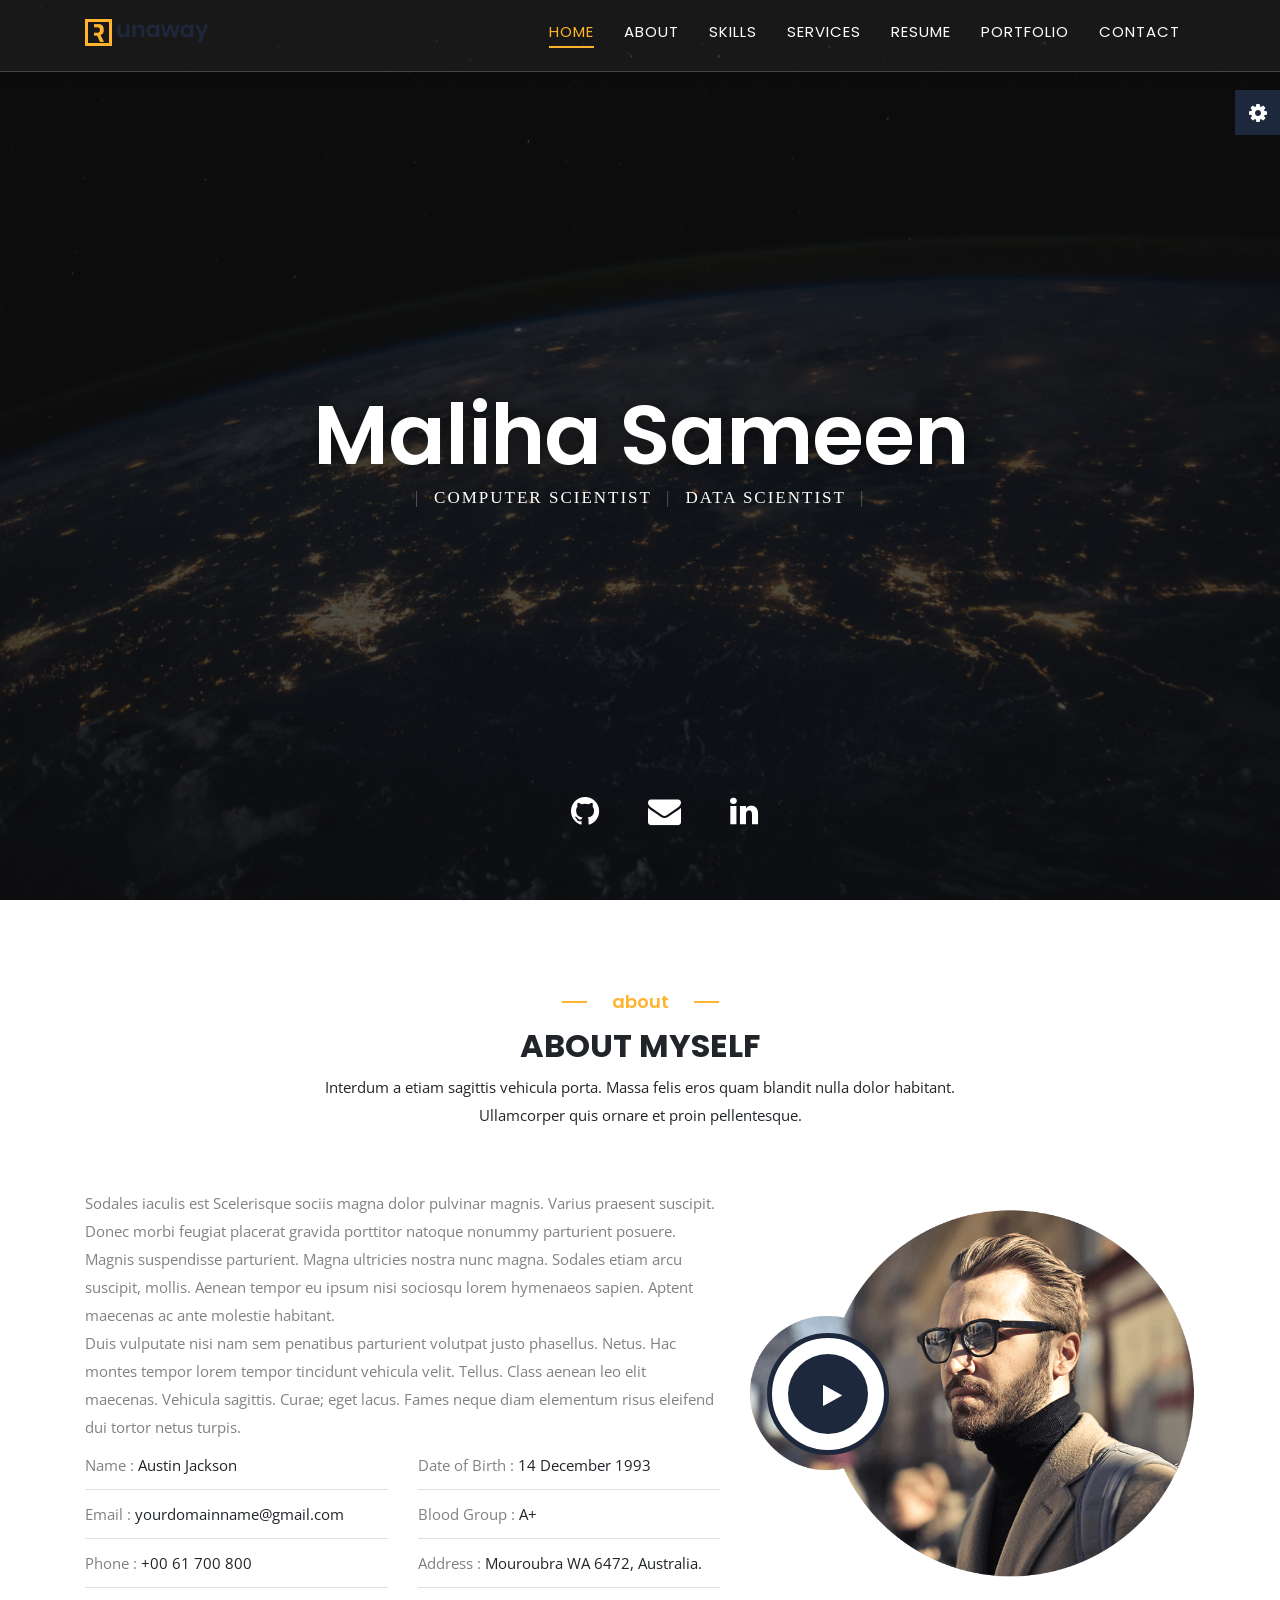
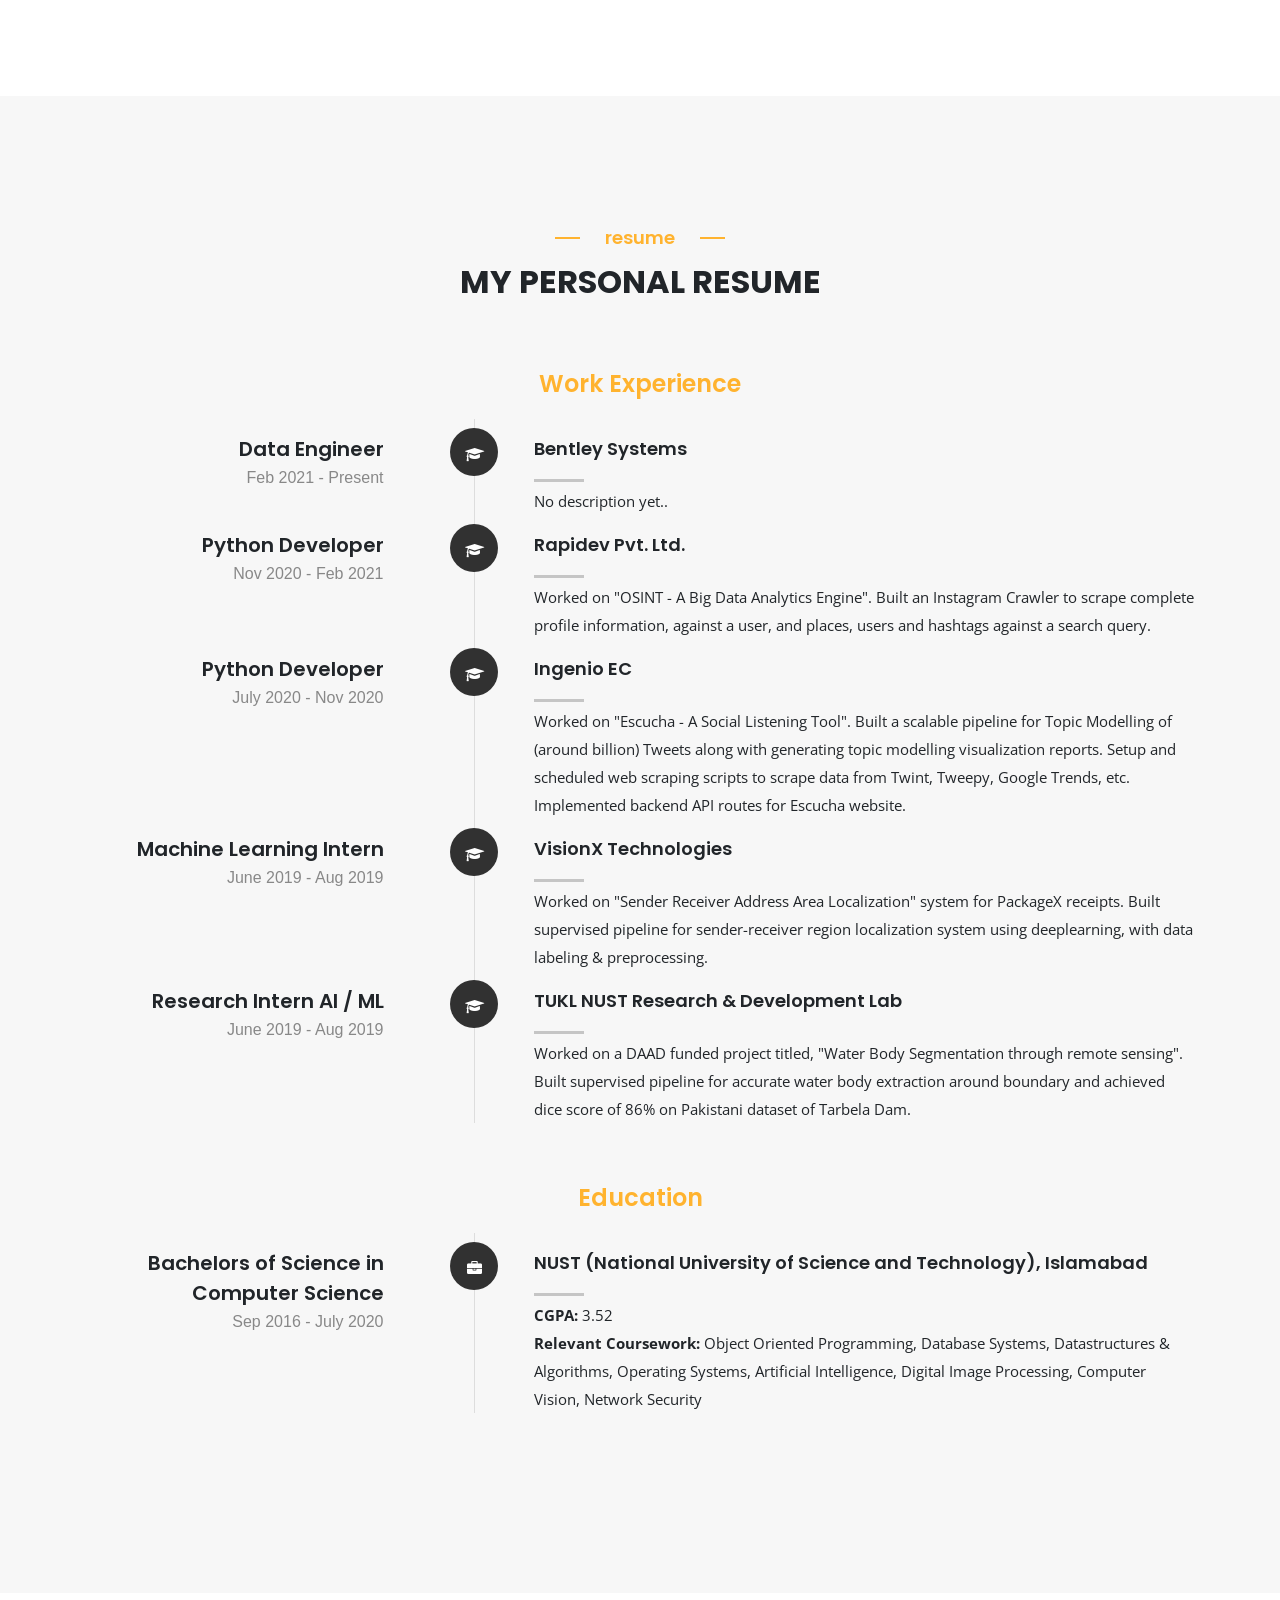
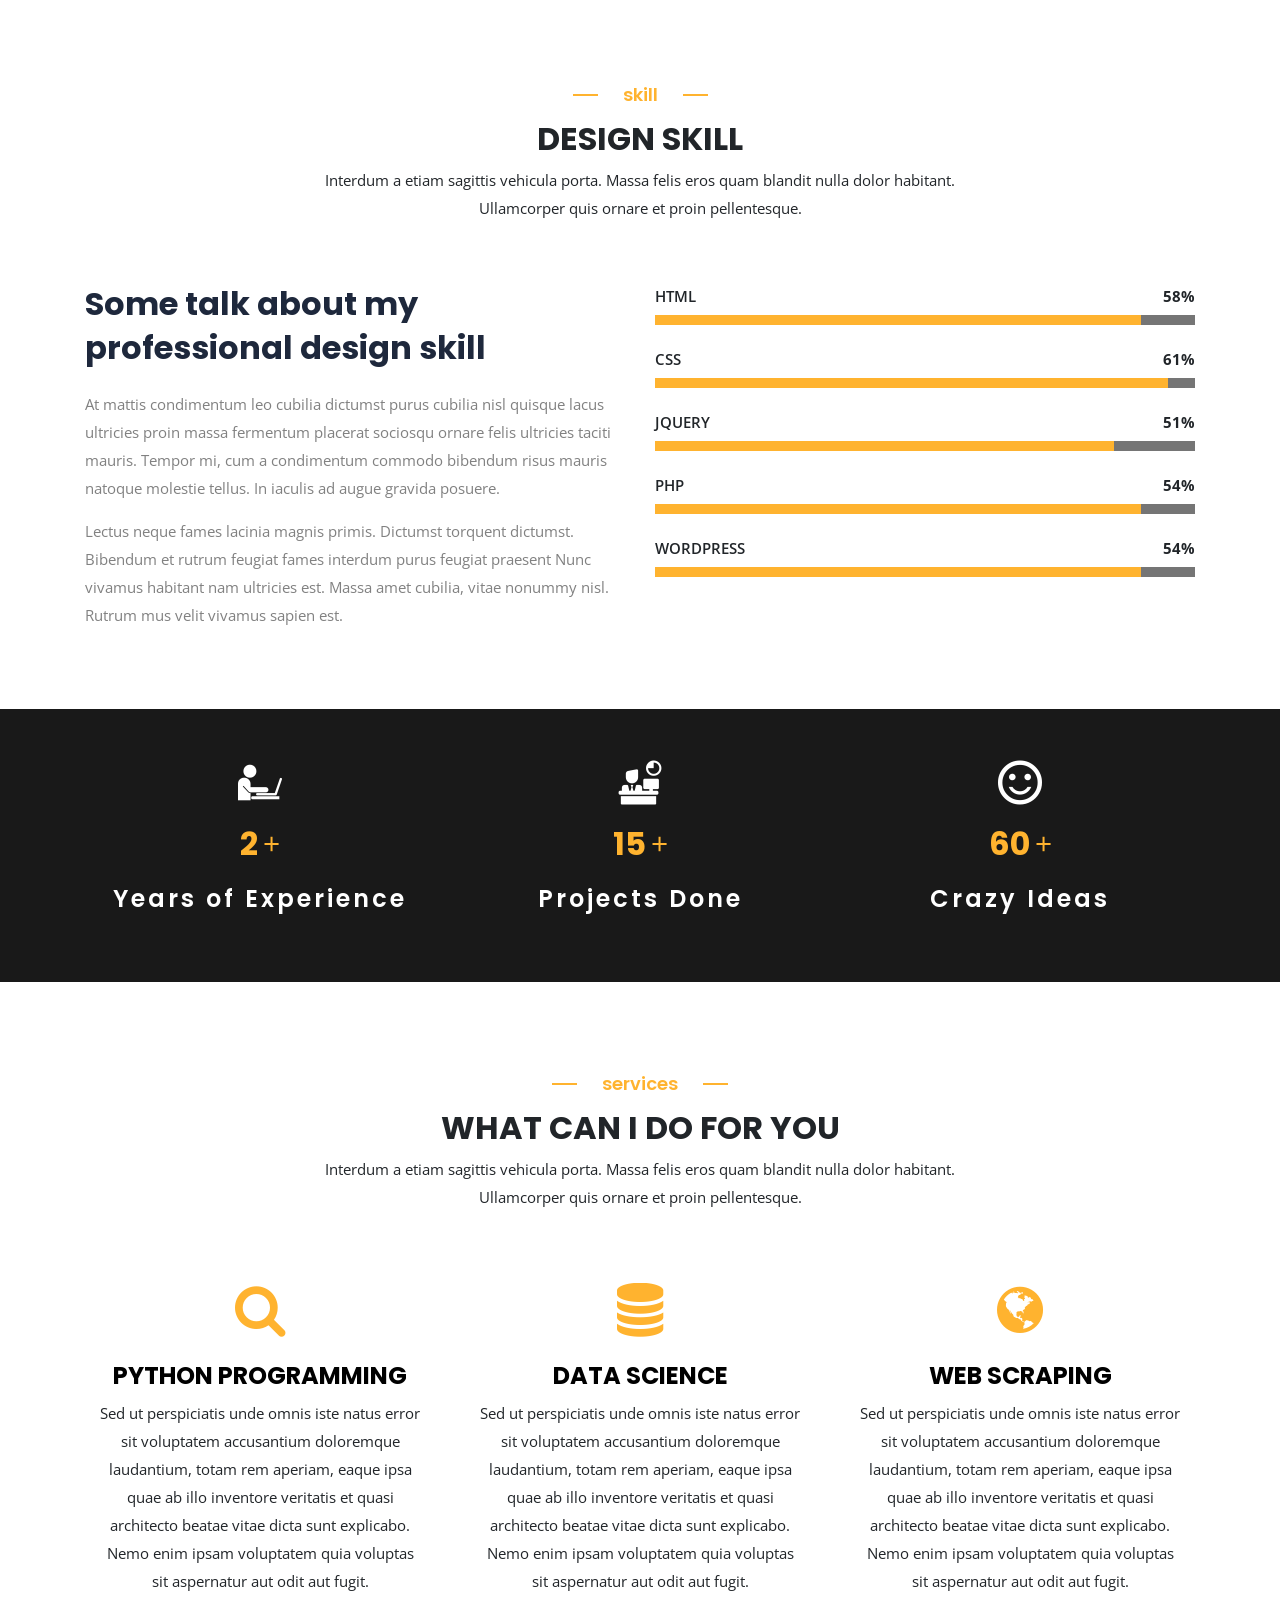
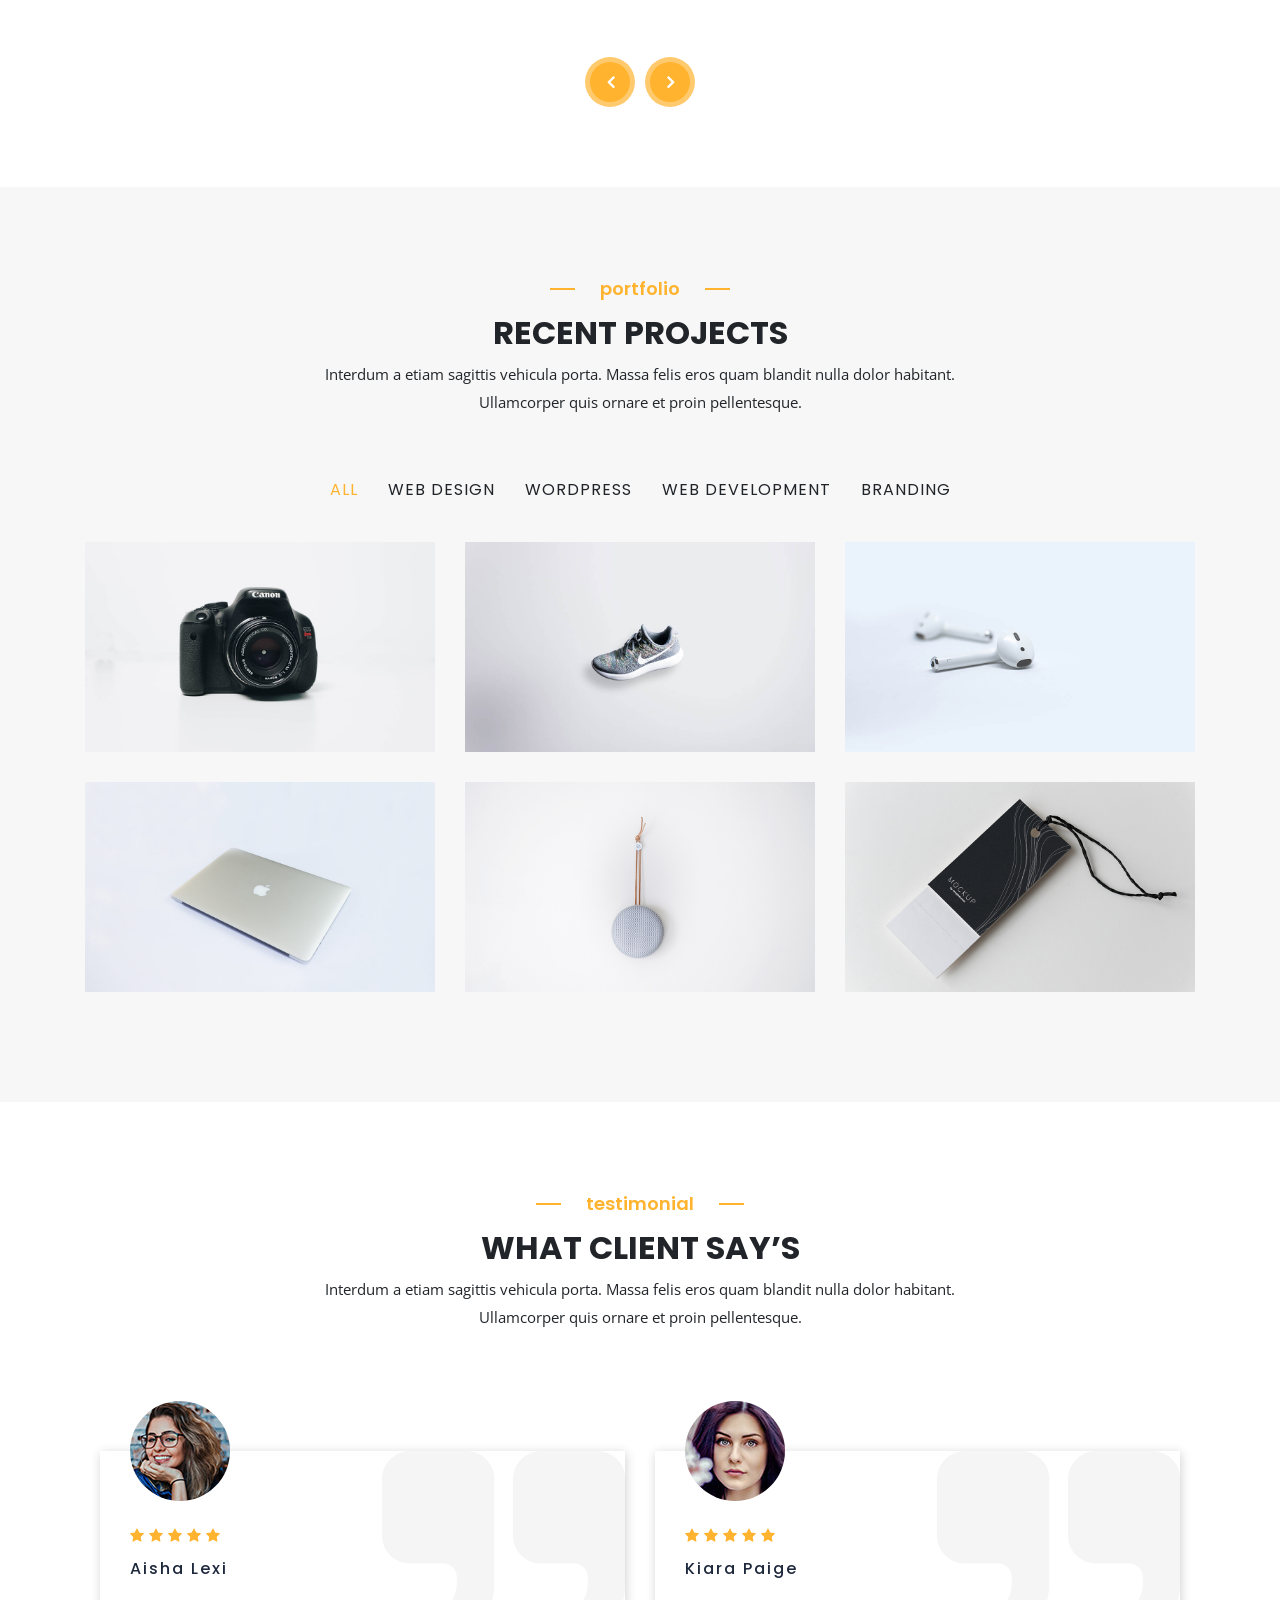
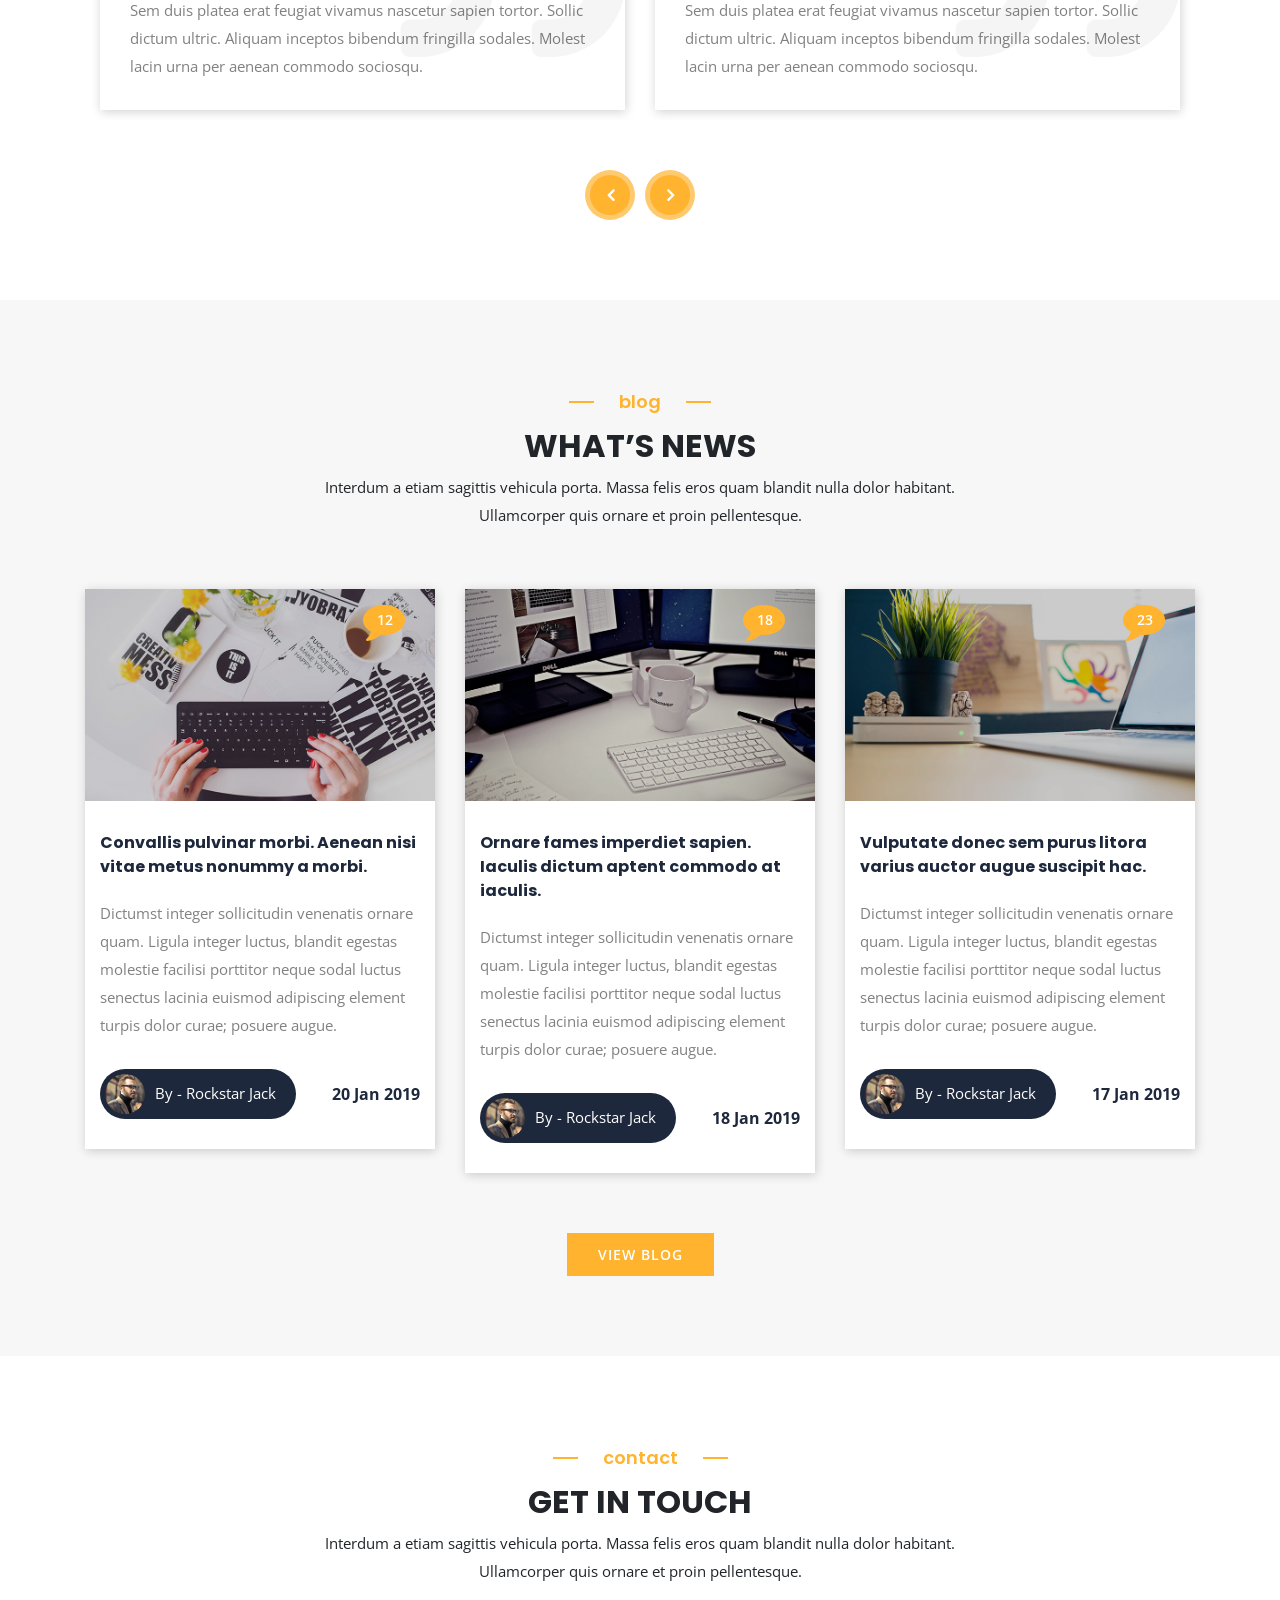
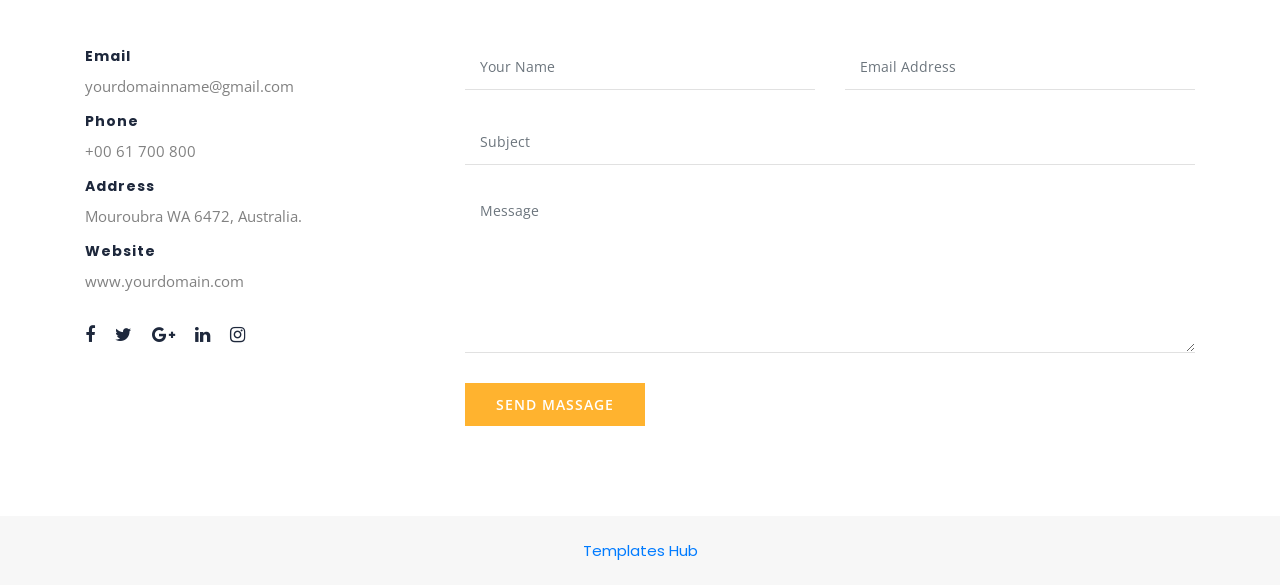
==== runaway-theme-personal-portfolio/index-5.html @ a951c27a "stable site" ====
<!DOCTYPE html>
<html lang="en">

<!-- index-554:30-->
<head>
	<!--===== Meta Tag =====-->
	<meta charset="utf-8">
	<meta http-equiv="x-ua-compatible" content="ie=edge">
	<meta name="description" content="Runaway - Personal Portfolio HTML Template">
	<meta name="viewport" content="width=device-width, initial-scale=1">
	<meta name="keywords" content="business, agency, blog, cv, creative, html, one page, personal, portfolio, resume, responsive, bootstrap, photography, designer, developer">
	<meta name="author" content="root">

	 <!--	Css Links
    ==================================================-->
     <link rel="stylesheet" href="css/bootstrap.min.css">
     <link rel="stylesheet" href="css/font-awesome.min.css">
     <link rel="stylesheet" href="fonts/flaticon.css">
     <link rel="stylesheet" href="css/plugins.css">
     <link rel="stylesheet" href="css/style.css">
     <link rel="stylesheet" href="css/color.css" id="color-change">

     <!-- Favicon 
    ==================================================-->
	<link rel="icon" type="image/png" sizes="32x32" href="images/favicon.ico">

      <!--	Title
    ==================================================-->
	<title>Maliha Sameen - Personal Portfolio</title>

</head>

<body id="top" class="page-load">
	<!--	Start Back to top
	=================================================-->
	<a href="#" id="scroll" style="display: none;"><span></span></a>
	<!--	End Back to top
	==================================================-->

	<!--	Preloader
	==================================================-->
	<div class="preloader">
		<div class="lds-css ng-scope">
			<div class="lds-spinner" style="width:100%;height:100%">
				<div></div>
				<div></div>
				<div></div>
				<div></div>
				<div></div>
				<div></div>
				<div></div>
				<div></div>
				<div></div>
				<div></div>
				<div></div>
				<div></div>
			</div>
		</div>
	</div>
	<!-- Color Settings Start
	==================================================-->
	<div class="color-panel">
		<div class="on-panel color_white bg_primary">
			<div class="text-center icon-spinner">
			  <i class="fa fa-cog fa-spin fa-3x fa-fw"></i>
			</div>
		</div>
		<div class="panel-box">
			<span class="panel-title">Theme Colors</span>
			<ul class="color-box">
				<li class="default" data-name="default" data-path="css/color.css" data-image="images/logo/1.png" data-target="images/logo/1.png"></li>
				<li class="color_2" data-name="color_2" data-path="css/color/color-1.css" data-image="images/logo/2.png" data-target="images/logo/2.png"></li>
				<li class="color_3" data-name="color_3" data-path="css/color/color-2.css" data-image="images/logo/3.png" data-target="images/logo/3.png"></li>
				<li class="color_4" data-name="color_4" data-path="css/color/color-3.css" data-image="images/logo/4.png" data-target="images/logo/4.png"></li>
				<li class="color_5" data-name="color_5" data-path="css/color/color-4.css" data-image="images/logo/5.png" data-target="images/logo/5.png"></li>
				<li class="color_6" data-name="color_6" data-path="css/color/color-5.css" data-image="images/logo/6.png" data-target="images/logo/6.png"></li>
				<li class="color_7" data-name="color_7" data-path="css/color/color-6.css" data-image="images/logo/7.png" data-target="images/logo/7.png"></li>
				<li class="color_8" data-name="color_8" data-path="css/color/color-7.css" data-image="images/logo/8.png" data-target="images/logo/8.png"></li>
				<li class="color_9" data-name="color_9" data-path="css/color/color-8.css" data-image="images/logo/9.png" data-target="images/logo/9.png"></li>
				<li class="color_10" data-name="color_10" data-path="css/color/color-9.css" data-image="images/logo/10.png" data-target="images/logo/10.png"></li>
				<li class="color_11" data-name="color_11" data-path="css/color/color-10.css" data-image="images/logo/11.png" data-target="images/logo/11.png"></li>
				<li class="color_12" data-name="color_12" data-path="css/color/color-11.css" data-image="images/logo/12.png" data-target="images/logo/12.png"></li>
				<li class="color_13" data-name="color_13" data-path="css/color/color-12.css" data-image="images/logo/13.png" data-target="images/logo/13.png"></li>
				<li class="color_14" data-name="color_14" data-path="css/color/color-13.css" data-image="images/logo/14.png" data-target="images/logo/14.png"></li>
			</ul>
		</div>
		<div class="switcher_layout">
			<span class="layout_title">Layout Style</span>
			<div class="radio_check">
				<input type="checkbox" id="layout_type" name="layout" value="Yes">
				<label class="bg_default text-left" for="layout_type"><span class="white_color">Full</span><span class="secondary_color">Box</span></label>
			</div>
		</div>
		<div class="template_style">
			<span class="layout_title">Template Style</span>
			<ul>
				<li><a class="btn_link" href="index-5.html" target="blank">White Version</a></li>
				<li><a class="btn_link" href="index-6.html" target="blank">Black Version</a></li>
			</ul>
		</div>
		<div class="box_bg_style">
			<span class="layout_title">Background pattern</span>
			<div class="select_bg">
				<ul>
					<li><input type="radio" name="radio" id="patrn1" value="pattern_1" /><label for="patrn1" class="radios pattern1"></label></li>
					<li><input type="radio" name="radio" id="patrn2" value="pattern_2" /><label for="patrn2" class="radios pattern2"></label></li>
					<li><input type="radio" name="radio" id="patrn3" value="pattern_3" /><label for="patrn3" class="radios pattern3"></label></li>
					<li><input type="radio" name="radio" id="patrn4" value="pattern_4" /><label for="patrn4" class="radios pattern4"></label></li>
					<li><input type="radio" name="radio" id="patrn5" value="pattern_5" /><label for="patrn5" class="radios pattern5"></label></li>
				</ul>
			</div>
			<span class="layout_title">Background pattern</span>
			<div class="select_bg">
				<ul>
					<li><input type="radio" name="radio" id="bg_img1" value="body_bg_1" /><label for="bg_img1" class="radios body_image1"></label></li>
					<li><input type="radio" name="radio" id="bg_img2" value="body_bg_2" /><label for="bg_img2" class="radios body_image2"></label></li>
					<li><input type="radio" name="radio" id="bg_img3" value="body_bg_3" /><label for="bg_img3" class="radios body_image3"></label></li>
					<li><input type="radio" name="radio" id="bg_img4" value="body_bg_4" /><label for="bg_img4" class="radios body_image4"></label></li>
					<li><input type="radio" name="radio" id="bg_img5" value="body_bg_5" /><label for="bg_img5" class="radios body_image5"></label></li>
					<li><input type="radio" name="radio" id="bg_img6" value="body_bg_6" /><label for="bg_img6" class="radios body_image6"></label></li>
					<li><input type="radio" name="radio" id="bg_img7" value="body_bg_7" /><label for="bg_img7" class="radios body_image7"></label></li>
					<li><input type="radio" name="radio" id="bg_img8" value="body_bg_8" /><label for="bg_img8" class="radios body_image8"></label></li>
					<li><input type="radio" name="radio" id="bg_img9" value="body_bg_9" /><label for="bg_img9" class="radios body_image9"></label></li>
					<li><input type="radio" name="radio" id="bg_img10" value="body_bg_10" /><label for="bg_img10" class="radios body_image10"></label></li>
				</ul>
			</div>
			<div class="select_bg">
				<ul>
					<li><input type="checkbox" name="runaway" id="bg_over" value="" /> Overlay</li>
				</ul>
			</div>
		</div>
	</div>
	<!--  Color Settings End
	==============================================-->

<!-- Wrapper Start 
==================================================-->
<div id="page_wrapper">
	<div class="row">
	<!-- Start Nav Menu 
	==============================================-->
	<header class="main_nav">
		<div class="container">
			<nav class="navbar navbar-expand-lg navbar-light w-100"> 
				<a class="navbar-brand p_0" href="#top"><img class="nav-logo" src="images/logo/1.png" alt="logo"></a>
				<button class="navbar-toggler" type="button" data-toggle="collapse" data-target="#navbarSupportedContent" aria-controls="navbarSupportedContent" aria-expanded="false" aria-label="Toggle navigation"> <span class="navbar-toggler-icon"></span> </button>
				<div class="collapse navbar-collapse" id="navbarSupportedContent">
					<ul class="navbar-nav ml-auto">
					  <li class="nav-item"><a class="nav-link active" href="#top">Home<span class="sr-only">(current)</span></a></li>
					  <li class="nav-item"><a class="nav-link" href="#about">About</a></li>
					  <li class="nav-item"><a class="nav-link" href="#skill">Skills</a></li>
					  <li class="nav-item"><a class="nav-link" href="#services">Services</a></li>
					  <li class="nav-item"><a class="nav-link" href="#resume">Resume</a></li>
					  <li class="nav-item"><a class="nav-link" href="#portfolio">Portfolio</a></li>	
					  <!-- <li class="nav-item"><a class="nav-link" href="#testimonial">Testimonial</a></li>	 -->
					  <!-- <li class="nav-item"><a class="nav-link" href="#blog">Blog</a></li>	 -->
					  <li class="nav-item"><a class="nav-link" href="#contact">Contact</a></li>	
					</ul>
				</div>		
			</nav>
		</div>	
	</header>
	
	<!-- End Nav Menu
	==================================================-->
	
	<!--	Start Main Banner 
	==================================================-->
	<section id="main_banner" class="banner_image background1"> 
		<div class="intro-overlay"></div> 	
		<div class="container h-100">
			<div class="row h-100 align-items-center">
				<div class="col-md-12 col-lg-12 text-center">
					<h1>Maliha Sameen</h1>
					<p class="intro-position">
						<span>Computer Scientist</span>
						<span>Data Scientist</span> 
					</p>
					<!-- <a class="button stroke smoothscroll" href="#about" title="">More About Me</a> -->
				</div>  
			</div>   		 		
		</div> <!-- /intro-content --> 
 
		<ul class="intro-social">        
		  <li><a href="#"><i class="fa fa-medium-m"></i></a></li>
		  <li><a href="https://www.github.com/malihasameen"><i class="fa fa-github"></i></a></li>
		  <li><a href="mailto:malihasameen58@gmail.com"><i class="fa fa-envelope"></i></a></li>
		  <li><a href="https://www.linkedin.com/maliha-sameen"><i class="fa fa-linkedin"></i></a></li>
	   </ul> <!-- /intro-social --> 

	</section> <!-- /intro -->
	<!--	End Main Banner 
	==================================================-->
	<!--	Start About
	===================================================-->
	<section id="about" class="py_80 full_row bg_white">
		<div class="container">
			<div class="row">
				<div class="col-md-12 col-lg-12">
					<div class="section_title_1 text-center mx-auto pb_60 wow animated slideInUp">
	                    <h2 class="title text-uppercase"><span class="line_double mx-auto color_default">about</span>about myself</h2>
	                    <span class="sub_title">Interdum a etiam sagittis vehicula porta. Massa felis eros quam blandit nulla dolor habitant. Ullamcorper quis ornare et proin pellentesque.</span>
	                </div>
				</div>
			</div>
			<div class="about_one">
				<div class="row">
					<div class="col-md-7 col-lg-7">
						<div class="myself color_secondery wow animated fadeInLeft">
							<p>Sodales iaculis est Scelerisque sociis magna dolor pulvinar magnis. Varius praesent suscipit. Donec morbi feugiat placerat gravida porttitor natoque nonummy parturient posuere. Magnis suspendisse parturient. Magna ultricies nostra nunc magna. Sodales etiam arcu suscipit, mollis. Aenean tempor eu ipsum nisi sociosqu lorem hymenaeos sapien. Aptent maecenas ac ante molestie habitant.</p>
							
							<p>Duis vulputate nisi nam sem penatibus parturient volutpat justo phasellus. Netus. Hac montes tempor lorem tempor tincidunt vehicula velit. Tellus. Class aenean leo elit maecenas. Vehicula sagittis. Curae; eget lacus. Fames neque diam elementum risus eleifend dui tortor netus turpis.</p>
						</div>
						<div class="personal_info">
							<div class="row">
								<div class="col-md-12 col-lg-6">
									<ul>
										<li><span class="color_secondery">Name :</span> Austin Jackson</li>
										<li><span class="color_secondery">Email :</span> yourdomainname@gmail.com</li>
										<li><span class="color_secondery">Phone :</span> +00 61 700 800</li>	
									</ul>
								</div>
								<div class="col-md-12 col-lg-6">
									<ul>
										<li><span class="color_secondery">Date of Birth :</span> 14 December 1993</li>
										<li><span class="color_secondery">Blood Group :</span> A+</li>
										<li><span class="color_secondery">Address :</span> Mouroubra WA 6472, Australia.</li>
									</ul>
								</div>
							</div>
						</div>
					</div>
					<div class="col-md-5 col-lg-5">
						<div class="profile_img personal_video wow animated fadeInRight">
							<img src="images/about/03.png" alt="image">
							<div class="iconround"><a class="video-popup" href="https://vimeo.com/134660574" title="video popup">
							<i class="fa fa-play" aria-hidden="true"></i></a></div>
							<div class="loader">
								<div class="loader-inner ball-scale-multiple">
									<div></div>
									<div></div>
									<div></div>
								</div>
							</div>
						</div>
					</div>
				</div>
			</div>
		</div>
	</section>
	<!--	End About
	===================================================-->
	<!--	Start Resume
	===================================================-->
	<section id="resume" class="py_80 full_row bg_secondery">
		<div class="container">
			<div class="row">
				<div class="col-md-12 col-lg-12">
					<div class="section_title_1 text-center mx-auto pb_60 wow animated slideInUp">
	                    <h2 class="title text-uppercase"><span class="line_double mx-auto color_default">resume</span>My Personal Resume</h2>
	                </div>
				</div>
			</div>

			<div class="row resume-timeline">

				<div class="col-md-12 col-lg-12 resume-header">
	
					<h2>Work Experience</h2>
	
				</div> <!-- /resume-header -->
	
				<div class="col-md-12 col-lg-12">
	
					<div class="timeline-wrap">
	
						<div class="timeline-block">
	
							<div class="timeline-ico">
								<i class="fa fa-graduation-cap"></i>
							</div>
	
							<div class="timeline-header">
								<h3>Data Engineer</h3>
								<p>Feb 2021 - Present</p>
							</div>
	
							<div class="timeline-content">
								<h4>Bentley Systems</h4>
								<p>No description yet..</p>
							</div>
	
						</div> <!-- /timeline-block -->
	
						<div class="timeline-block">
	
							<div class="timeline-ico">
								<i class="fa fa-graduation-cap"></i>
							</div>
	
							<div class="timeline-header">
								<h3>Python Developer</h3>
								<p>Nov 2020 - Feb 2021</p>
							</div>
	
							<div class="timeline-content">
								<h4>Rapidev Pvt. Ltd.</h4>
								<p>Worked on "OSINT - A Big Data Analytics Engine". 
								Built an Instagram Crawler to scrape complete profile information, against a user, and places, users
								and hashtags against a search query.</p>
							</div>
	
						</div> <!-- /timeline-block -->
	
						<div class="timeline-block">
	
							<div class="timeline-ico">
								<i class="fa fa-graduation-cap"></i>
							</div>
	
							<div class="timeline-header">
								<h3>Python Developer</h3>
								<p>July 2020 - Nov 2020</p>
							</div>
	
							<div class="timeline-content">
								<h4>Ingenio EC</h4>
								<p>Worked on "Escucha - A Social Listening Tool".
								Built a scalable pipeline for Topic Modelling of (around billion) Tweets 
								along with generating topic modelling visualization reports. 
								Setup and scheduled web scraping scripts to scrape data from Twint, Tweepy, Google Trends, etc. 
								Implemented backend API routes for Escucha website.
								</p>
							</div>
	
						</div> <!-- /timeline-block -->

						<div class="timeline-block">
	
							<div class="timeline-ico">
								<i class="fa fa-graduation-cap"></i>
							</div>
	
							<div class="timeline-header">
								<h3>Machine Learning Intern</h3>
								<p>June 2019 - Aug 2019</p>
							</div>
	
							<div class="timeline-content">
								<h4>VisionX Technologies</h4>
								<p>Worked on "Sender Receiver Address Area Localization" system for
								PackageX receipts.
								Built supervised pipeline for sender-receiver region localization system 
								using deeplearning, with data labeling & preprocessing.
								</p>
							</div>
	
						</div> <!-- /timeline-block -->

						<div class="timeline-block">
	
							<div class="timeline-ico">
								<i class="fa fa-graduation-cap"></i>
							</div>
	
							<div class="timeline-header">
								<h3>Research Intern AI / ML</h3>
								<p>June 2019 - Aug 2019</p>
							</div>
	
							<div class="timeline-content">
								<h4>TUKL NUST Research & Development Lab</h4>
								<p>Worked on a DAAD funded project titled, "Water Body Segmentation
								through remote sensing".
								Built supervised pipeline for accurate water body extraction around
								boundary and achieved dice score of 86% on Pakistani dataset of Tarbela Dam.
								</p>
							</div>
	
						</div> <!-- /timeline-block -->
	
					</div> <!-- /timeline-wrap -->   			
	
				</div> <!-- /col-twelve -->
				
			</div> <!-- /resume-timeline -->
			
			<div class="row resume-timeline">
	
				<div class="col-md-12 col-lg-12 resume-header">
	
					<h2>Education</h2>
	
				</div> <!-- /resume-header -->
	
				<div class="col-md-12 col-lg-12">
	
					<div class="timeline-wrap">
	
						<div class="timeline-block">
	
							<div class="timeline-ico">
								<i class="fa fa-briefcase"></i>
							</div>
	
							<div class="timeline-header">
								<h3>Bachelors of Science in Computer Science</h3>
								<p>Sep 2016 - July 2020</p>
							</div>
	
							<div class="timeline-content">
								<h4>NUST (National University of Science and Technology), Islamabad</h4>
								<p><b>CGPA: </b>3.52</p>
								<p><b>Relevant Coursework: </b>Object Oriented Programming, Database Systems,  
								Datastructures & Algorithms, Operating Systems, Artificial Intelligence, Digital Image Processing, 
								Computer Vision, Network Security
								</p>
							</div>
	
						</div> <!-- /timeline-block -->
	
	
					</div> <!-- /timeline-wrap -->   			
	
				</div> <!-- /col-twelve -->
				
			</div> <!-- /resume-timeline -->
		</div>
	</section>
	<!--	End Resume
	===================================================-->
	<!--	Start Skill
	===================================================-->
	<section id="skill" class="py_80 bg_white full_row">
		<div class="container">
			<div class="row">
				<div class="col-md-12 col-lg-12">
					<div class="section_title_1 text-center mx-auto pb_60 wow animated slideInUp">
	                    <h2 class="title text-uppercase"><span class="line_double mx-auto color_default">skill</span>Design skill</h2>
	                    <span class="sub_title">Interdum a etiam sagittis vehicula porta. Massa felis eros quam blandit nulla dolor habitant. Ullamcorper quis ornare et proin pellentesque.</span>
	                </div>
				</div>
			</div>
			<div class="my_skill">
				<div class="row">
					<div class="col-md-12 col-lg-6">
						<div class="about_myskill color_secondery wow animated slideInLeft">
							<h2 class="color_primary">Some talk about my professional design skill</h2>
							<p class="pt_15">At mattis condimentum leo cubilia dictumst purus cubilia nisl quisque lacus ultricies proin massa fermentum placerat sociosqu ornare felis ultricies taciti mauris. Tempor mi, cum a condimentum commodo bibendum risus mauris natoque molestie tellus. In iaculis ad augue gravida posuere.</p>
							<p class="pt_15">Lectus neque fames lacinia magnis primis. Dictumst torquent dictumst. Bibendum et rutrum feugiat fames interdum purus feugiat praesent Nunc vivamus habitant nam ultricies est. Massa amet cubilia, vitae nonummy nisl. Rutrum mus velit vivamus sapien est.</p>
						</div>
					</div>
					<div class="col-md-12 col-lg-6">
						<div class="skill-progress wow animated slideInRight">
		                    <div class="prgs-bar fact-counter"> <span>HTML</span>
		                        <div class="progress count wow" data-wow-duration="0ms">
		                            <div class="skill-percent"><span class="count-num" data-speed="3000" data-stop="90">0</span>%</div>
		                            <div class="progress-bar" role="progressbar" aria-valuenow="90" aria-valuemax="100"> </div>
								</div>
							</div>
		                    <div class="prgs-bar fact-counter"> <span>CSS</span>
		                        <div class="progress count wow" data-wow-duration="0ms">
		                            <div class="skill-percent"><span class="count-num" data-speed="3000" data-stop="95">0</span>%</div>
		                            <div class="progress-bar" role="progressbar" aria-valuenow="95" aria-valuemax="100"> </div>
								</div>
							</div>
		                    <div class="prgs-bar fact-counter"> <span>JQuery</span>
		                        <div class="progress count wow" data-wow-duration="0ms">
		                            <div class="skill-percent"><span class="count-num" data-speed="3000" data-stop="85">0</span>%</div>
		                            <div class="progress-bar" role="progressbar" aria-valuenow="85" aria-valuemax="100"> </div>
								</div>
							</div>
		                    <div class="prgs-bar fact-counter"> <span>PHP</span>
		                        <div class="progress count wow" data-wow-duration="0ms">
		                            <div class="skill-percent"><span class="count-num" data-speed="3000" data-stop="90">0</span>%</div>
		                            <div class="progress-bar" role="progressbar" aria-valuenow="90" aria-valuemax="100"> </div>
								</div>
							</div>
		                    <div class="prgs-bar fact-counter"> <span>Wordpress</span>
		                        <div class="progress count wow" data-wow-duration="0ms">
		                            <div class="skill-percent"><span class="count-num" data-speed="3000" data-stop="90">0</span>%</div>
		                            <div class="progress-bar" role="progressbar" aria-valuenow="90" aria-valuemax="100"> </div>
								</div>
							</div>
						</div>
					</div>
				</div>
			</div>
		</div>
	</section>
	<!--	End Skill
	===================================================-->
	<!--	Start Experience and Projects
	===================================================-->
	<div class="experience background2 overlay_two py_60 full_row">
		<div class="container">
			<div class="row">
				<div class="col-md-12 col-lg-12">
					<div class="fact-counter">
						<div class="row">
							<div class="col-md-4 col-lg-4">
							    <div class="counter count wow text-center" data-wow-duration="300ms">
							    	<span class="flaticon-man-working-on-a-laptop-from-side-view"></span>
					            	<div class="counting_digit color_default mt_15"> <h2 class="count-num" data-speed="3000" data-stop="4">0</h2><span>+</span>
					            	</div>
					            	<h3 class="color_white mt_15">Years of Experience</h3>
					          	</div>
							</div>
							<div class="col-md-4 col-lg-4">
							    <div class="counter count wow text-center" data-wow-duration="300ms">
							    	<span class="flaticon-half-time-work"></span>
					            	<div class="counting_digit color_default mt_15"> <h2 class="count-num" data-speed="3000" data-stop="25">0</h2><span>+</span>
					            	</div>
					            	<h3 class="color_white mt_15">Projects Done</h3>
					          	</div>
							</div>
							<div class="col-md-4 col-lg-4">
							    <div class="counter count wow text-center" data-wow-duration="300ms">
							    	<span class="flaticon-happy"></span>
					            	<div class="counting_digit color_default mt_15"><h2 class="count-num" data-speed="3000" data-stop="100">0</h2><span>+</span>
					            	</div>
					            	<h3 class="color_white mt_15">Crazy Ideas</h3>
					          	</div>
							</div>
						</div>
					</div>
				</div>
			</div>
		</div>
	</div>
	<!--	End Experience and Projects
	===================================================-->
	<!--	Start Services
	===================================================-->
	<section id="services" class="py_80 full_row bg_white">
		<div class="container">
			<div class="row">
				<div class="col-md-12 col-lg-12">
					<div class="section_title_1 text-center mx-auto pb_60 wow animated slideInUp">
	                    <h2 class="title text-uppercase"><span class="line_double mx-auto color_default">services</span>What can i do for you</h2>
	                    <span class="sub_title">Interdum a etiam sagittis vehicula porta. Massa felis eros quam blandit nulla dolor habitant. Ullamcorper quis ornare et proin pellentesque.</span>
	                </div>
				</div>

				<div class="col-md-12 col-lg-12">
					<div class="row services-content">

						<div class="services_item owl-carousel services-list">
			 
						   <div class="service">	
			 
							   <span class="icon"><i class="fa fa-search"></i></span>            
			 
							 <div class="service-content">	
			 
								  <h3>Python Programming</h3>
			 
								 <p class="desc">Sed ut perspiciatis unde omnis iste natus error sit voluptatem accusantium doloremque laudantium, totam rem aperiam, eaque ipsa quae ab illo inventore veritatis et quasi architecto beatae vitae dicta sunt explicabo. Nemo enim ipsam voluptatem quia voluptas sit aspernatur aut odit aut fugit.
								  </p>
								  
							  </div> 	         	 
			 
							 </div> <!-- /service -->
			 
							 <div class="service">	
			 
								 <span class="icon"><i class="fa fa-database"></i></span>                          
			 
							 <div class="service-content">	
			 
								 <h3>Data Science</h3>  
			 
								 <p class="desc">Sed ut perspiciatis unde omnis iste natus error sit voluptatem accusantium doloremque laudantium, totam rem aperiam, eaque ipsa quae ab illo inventore veritatis et quasi architecto beatae vitae dicta sunt explicabo. Nemo enim ipsam voluptatem quia voluptas sit aspernatur aut odit aut fugit.
								  </p>
			 
							 </div>	                          
			 
							</div> <!-- /service -->
			 
							<div class="service">
			 
								<span class="icon"><i class="fa fa-globe"></i></span>		            
			 
							 <div class="service-content">
			 
								 <h3>Web Scraping</h3>
			 
								 <p class="desc">Sed ut perspiciatis unde omnis iste natus error sit voluptatem accusantium doloremque laudantium, totam rem aperiam, eaque ipsa quae ab illo inventore veritatis et quasi architecto beatae vitae dicta sunt explicabo. Nemo enim ipsam voluptatem quia voluptas sit aspernatur aut odit aut fugit.
									 </p> 
			 
							 </div> 	            	               
			 
							</div> <!-- /service -->
			 
					   </div> <!-- /services-list -->
						
					</div> <!-- /services-content -->
				</div>
			</div>

		</div>
	</section>
	<!--	End Services
	===================================================-->
	<!--	Start Portfolio
	===================================================-->
	<section id="portfolio" class="py_80 bg_secondery full_row">
		<div class="container">
			<div class="row">
				<div class="col-md-12 col-lg-12">
					<div class="section_title_1 text-center mx-auto pb_60 wow animated slideInUp">
	                    <h2 class="title text-uppercase"><span class="line_double mx-auto color_default">portfolio</span>Recent Projects</h2>
	                    <span class="sub_title">Interdum a etiam sagittis vehicula porta. Massa felis eros quam blandit nulla dolor habitant. Ullamcorper quis ornare et proin pellentesque.</span>
	                </div>
				</div>
				<div class="col-md-12 col-lg-12">
					<div class="my_portfolio" id="tab-panel"> 
              			<!--Filter-->
						<div class="row">
							<div class="col-md-12">
								<div class="filters mb_30 w-100 text-center">
									<ul class="filter-tabs mx-auto d-inline-block">
										<li class="active filter" data-role="button" data-filter="all">All</li>
										<li class="filter" data-role="button" data-filter=".design">Web Design</li>
										<li class="filter" data-role="button" data-filter=".wordpress">Wordpress</li>
										<li class="filter" data-role="button" data-filter=".development">Web Development</li>
										<li class="filter" data-role="button" data-filter=".branding">Branding</li>
									</ul>
								</div>
							</div>
						</div>	
			              
						<div class="filter-list">
							<div class="portfolio-items">
								<div class="row">
								  	<div class="column mix mix_all graphic development wordpress mb_30 col-md-4 col-lg-4">
										<div class="default-portfolio-item">
											<a href="images/portfolio/01.jpg" data-fancybox="gallery">
												<img src="images/portfolio/01.jpg" alt="image" />
												<div class="overlay-box">
													<span><i class="fa fa-eye" aria-hidden="true"></i></span>
													<div class="tag">
														<ul>
															<li>Web Development,</li>
															<li>wordpress</li>
														</ul>
													</div>
												</div>
											</a>
										</div>
									</div>
									<div class="column mix mix_all graphic branding mb_30 col-md-4 col-lg-4">
										<div class="default-portfolio-item">
											<a href="images/portfolio/02.jpg" data-fancybox="gallery">
												<img src="images/portfolio/02.jpg" alt="image" />
												<div class="overlay-box">
													<span><i class="fa fa-eye" aria-hidden="true"></i></span>
													<div class="tag">
														<ul>
															<li>Branding,</li>
															<li>Wordpress</li>
														</ul>
													</div>
												</div>
											</a>
										</div>
									</div>
									<div class="column mix mix_all design wordpress development mb_30 col-md-4 col-lg-4">
										<div class="default-portfolio-item">
											<a href="images/portfolio/03.jpg" data-fancybox="gallery">
												<img src="images/portfolio/03.jpg" alt="image" />
												<div class="overlay-box">
													<span><i class="fa fa-eye" aria-hidden="true"></i></span>
													<div class="tag">
														<ul>
															<li>Web Design,</li>
															<li>Web Development</li>
														</ul>
													</div>
												</div>
											</a>
										</div>
									</div>
									<div class="column mix mix_all graphic wordpress branding mb_30 col-md-4 col-lg-4">
										<div class="default-portfolio-item">
											<a href="images/portfolio/04.jpg" data-fancybox="gallery">
												<img src="images/portfolio/04.jpg" alt="image" />
												<div class="overlay-box">
													<span><i class="fa fa-eye" aria-hidden="true"></i></span>
													<div class="tag">
														<ul>
															<li>Branding,</li>
															<li>wordpress</li>
														</ul>
													</div>
												</div>
											</a>
										</div>
									</div>
									<div class="column mix mix_all graphic design branding mb_30 col-md-4 col-lg-4">
										<div class="default-portfolio-item">
											<a href="images/portfolio/05.jpg" data-fancybox="gallery">
												<img src="images/portfolio/05.jpg" alt="image" />
												<div class="overlay-box">
													<span><i class="fa fa-eye" aria-hidden="true"></i></span>
													<div class="tag">
														<ul>
															<li>Web Design,</li>
															<li>wordpress</li>
														</ul>
													</div>
												</div>
											</a>
										</div>
									</div>
									<div class="column mix mix_all development wordpress design mb_30 col-md-4 col-lg-4">
										<div class="default-portfolio-item">
											<a href="images/portfolio/06.jpg" data-fancybox="gallery">
												<img src="images/portfolio/06.jpg" alt="image" />
												<div class="overlay-box">
													<span><i class="fa fa-eye" aria-hidden="true"></i></span>
													<div class="tag">
														<ul>
															<li>Web Design,</li>
															<li>Web Development</li>
														</ul>
													</div>
												</div>
											</a>
										</div>
									</div>
								</div>
							</div>
						</div>		
			        </div>
				</div>
			</div>
		</div>
	</section>
	<!--	End Portfolio
	===================================================-->
	<!--	Start Testimonial
	===================================================-->
	<section id="testimonial" class="py_80 full_row bg_white">
		<div class="container">
			<div class="row">
				<div class="col-md-12 col-lg-12">
					<div class="section_title_1 text-center mx-auto pb_60 wow animated slideInUp">
	                    <h2 class="title text-uppercase"><span class="line_double mx-auto color_default">testimonial</span>What Client Say’s</h2>
	                    <span class="sub_title">Interdum a etiam sagittis vehicula porta. Massa felis eros quam blandit nulla dolor habitant. Ullamcorper quis ornare et proin pellentesque.</span>
	                </div>
				</div>
				<div class="col-md-12 col-lg-12">
    				<div class="testimonial_item owl-carousel wow animated slideInUp">
    					<div class="member_feedback p_30 color_secondery">
							<div class="client_img"><img src="images/testimonial/01.jpg" alt="image"></div>
							<div class="star d-inline-block mt_30 color_default">
								<ul>
									<li><i class="fa fa-star" aria-hidden="true"></i></li>
									<li><i class="fa fa-star" aria-hidden="true"></i></li>
									<li><i class="fa fa-star" aria-hidden="true"></i></li>
									<li><i class="fa fa-star" aria-hidden="true"></i></li>
									<li><i class="fa fa-star" aria-hidden="true"></i></li>
								</ul>
							</div>
							<h5 class="color_primary mb_15">Aisha Lexi</h5>
							<p>Sem duis platea erat feugiat vivamus nascetur sapien tortor. Sollic dictum ultric. Aliquam inceptos bibendum fringilla sodales. Molest lacin urna per aenean commodo sociosqu.</p>
						</div>
						<div class="member_feedback p_30 color_secondery">
							<div class="client_img"><img src="images/testimonial/02.jpg" alt="image"></div>
							<div class="star d-inline-block mt_30 color_default">
								<ul>
									<li><i class="fa fa-star" aria-hidden="true"></i></li>
									<li><i class="fa fa-star" aria-hidden="true"></i></li>
									<li><i class="fa fa-star" aria-hidden="true"></i></li>
									<li><i class="fa fa-star" aria-hidden="true"></i></li>
									<li><i class="fa fa-star" aria-hidden="true"></i></li>
								</ul>
							</div>
							<h5 class="color_primary mb_15">Kiara Paige</h5>
							<p>Sem duis platea erat feugiat vivamus nascetur sapien tortor. Sollic dictum ultric. Aliquam inceptos bibendum fringilla sodales. Molest lacin urna per aenean commodo sociosqu.</p>
						</div>
						<div class="member_feedback p_30 color_secondery">
							<div class="client_img"><img src="images/testimonial/03.jpg" alt="image"></div>
							<div class="star d-inline-block mt_30 color_default">
								<ul>
									<li><i class="fa fa-star" aria-hidden="true"></i></li>
									<li><i class="fa fa-star" aria-hidden="true"></i></li>
									<li><i class="fa fa-star" aria-hidden="true"></i></li>
									<li><i class="fa fa-star" aria-hidden="true"></i></li>
									<li><i class="fa fa-star" aria-hidden="true"></i></li>
								</ul>
							</div>
							<h5 class="color_primary mb_15">Lucas Noah</h5>
							<p>Sem duis platea erat feugiat vivamus nascetur sapien tortor. Sollic dictum ultric. Aliquam inceptos bibendum fringilla sodales. Molest lacin urna per aenean commodo sociosqu.</p>
						</div>
						<div class="member_feedback p_30 color_secondery">
							<div class="client_img"><img src="images/testimonial/04.jpg" alt="image"></div>
							<div class="star d-inline-block mt_30 color_default">
								<ul>
									<li><i class="fa fa-star" aria-hidden="true"></i></li>
									<li><i class="fa fa-star" aria-hidden="true"></i></li>
									<li><i class="fa fa-star" aria-hidden="true"></i></li>
									<li><i class="fa fa-star" aria-hidden="true"></i></li>
									<li><i class="fa fa-star" aria-hidden="true"></i></li>
								</ul>
							</div>
							<h5 class="color_primary mb_15">Grace Ruby</h5>
							<p>Sem duis platea erat feugiat vivamus nascetur sapien tortor. Sollic dictum ultric. Aliquam inceptos bibendum fringilla sodales. Molest lacin urna per aenean commodo sociosqu.</p>
						</div>
    				</div>
    			</div>
			</div>
		</div>
	</section>
	<!--	End Testimonial
	===================================================-->
	<!--	Start Blog
	===================================================-->
	<section id="blog" class="py_80 bg_secondery full_row">
		<div class="container">
			<div class="row">
				<div class="col-md-12 col-lg-12">
					<div class="section_title_1 text-center mx-auto pb_60 wow animated slideInUp">
	                    <h2 class="title text-uppercase"><span class="line_double mx-auto color_default">blog</span>What’s News</h2>
	                    <span class="sub_title">Interdum a etiam sagittis vehicula porta. Massa felis eros quam blandit nulla dolor habitant. Ullamcorper quis ornare et proin pellentesque.</span>
	                </div>
				</div>
				<div class="col-md-12 col-lg-12">
					<div class="blog_grid_1 wow animated slideInUp">
						<div class="row">
							<div class="col-md-12 col-lg-4">
								<div class="blog_item">
									<div class="comments">
										<i class="fa fa-comment" aria-hidden="true"></i>
										<span class="color_white">12</span>
									</div>
									<div class="blog_img overlay_one"><img src="images/blog/01.jpg" alt="image"></div>
									<div class="blog_content bg_white color_secondery">
										<div class="blog_title">
											<a class="color_primary" href="blog-details.html"><h5>Convallis pulvinar morbi. Aenean nisi vitae metus nonummy a morbi.</h5></a>
										</div>
										<p class="mt_15 mb_30">Dictumst integer sollicitudin venenatis ornare quam. Ligula integer luctus, blandit egestas molestie facilisi porttitor neque sodal luctus senectus lacinia euismod adipiscing element turpis dolor curae; posuere augue.</p>
										
										<div class="admin">
											<img src="images/about/02.jpg" alt="image">
											<span class="color_white">By - Rockstar Jack</span>
										</div>
										<div class="date float-right color_primary">20 Jan 2019</div>
									</div>
								</div>
							</div>
							<div class="col-md-12 col-lg-4">
								<div class="blog_item">
									<div class="comments">
										<i class="fa fa-comment" aria-hidden="true"></i>
										<span class="color_white">18</span>
									</div>
									<div class="blog_img overlay_one"><img src="images/blog/02.jpg" alt="image"></div>
									<div class="blog_content bg_white color_secondery">
										<div class="blog_title">
											<a class="color_primary" href="blog-details.html"><h5>Ornare fames imperdiet sapien. Iaculis dictum aptent commodo at iaculis.</h5></a>
										</div>
										<p class="mt_15 mb_30">Dictumst integer sollicitudin venenatis ornare quam. Ligula integer luctus, blandit egestas molestie facilisi porttitor neque sodal luctus senectus lacinia euismod adipiscing element turpis dolor curae; posuere augue.</p>
										
										<div class="admin">
											<img src="images/about/02.jpg" alt="image">
											<span class="color_white">By - Rockstar Jack</span>
										</div>
										<div class="date float-right color_primary">18 Jan 2019</div>
									</div>
								</div>
							</div>
							<div class="col-md-12 col-lg-4">
								<div class="blog_item">
									<div class="comments">
										<i class="fa fa-comment" aria-hidden="true"></i>
										<span class="color_white">23</span>
									</div>
									<div class="blog_img overlay_one"><img src="images/blog/03.jpg" alt="image"></div>
									<div class="blog_content bg_white color_secondery">
										<div class="blog_title">
											<a class="color_primary" href="blog-details.html"><h5>Vulputate donec sem purus litora varius auctor augue suscipit hac.</h5></a>
										</div>
										<p class="mt_15 mb_30">Dictumst integer sollicitudin venenatis ornare quam. Ligula integer luctus, blandit egestas molestie facilisi porttitor neque sodal luctus senectus lacinia euismod adipiscing element turpis dolor curae; posuere augue.</p>
										
										<div class="admin">
											<img src="images/about/02.jpg" alt="image">
											<span class="color_white">By - Rockstar Jack</span>
										</div>
										<div class="date float-right color_primary">17 Jan 2019</div>
									</div>
								</div>
							</div>
						</div>
						<div class="mx-auto text-center mt_60"><a class="btn btn-default" href="blog.html">View Blog</a></div>
					</div>
				</div>
			</div>
		</div>
	</section>
	<!--	End Blog
	===================================================-->
	<!--	Start Contact
	===================================================-->
	<section id="contact" class="py_80 full_row bg_white">
		<div class="container">
			<div class="row">
				<div class="col-md-12 col-lg-12">
					<div class="section_title_1 text-center mx-auto pb_60 wow animated slideInUp">
	                    <h2 class="title text-uppercase"><span class="line_double mx-auto color_default">contact</span>Get In Touch</h2>
	                    <span class="sub_title">Interdum a etiam sagittis vehicula porta. Massa felis eros quam blandit nulla dolor habitant. Ullamcorper quis ornare et proin pellentesque.</span>
	                </div>
				</div>
				<div class="col-md-12 col-lg-12">
					<div class="row">
						<div class="col-md-4 col-lg-4">
							<div class="contact_info wow animated fadeInLeft">
		    					<ul>
		    						<li>
		    							<div class="contact_text">
		    								<h6 class="font-weight-bold color_primary">Email</h6>
		    								<span class="color_secondery">yourdomainname@gmail.com</span>
		    							</div>
		    						</li>
		    						<li>
		    							<div class="contact_text">
		    								<h6 class="font-weight-bold color_primary">Phone</h6>
		    								<span class="color_secondery">+00 61 700 800</span>
		    							</div>
		    						</li>
		    						<li>
		    							<div class="contact_text">
		    								<h6 class="font-weight-bold color_primary">Address</h6>
		    								<span class="color_secondery">Mouroubra WA 6472, Australia.</span>
		    							</div>
		    						</li>
		    						<li>
		    							<div class="contact_text">
		    								<h6 class="font-weight-bold color_primary">Website</h6>
		    								<span class="color_secondery">www.yourdomain.com</span>
		    							</div>
		    						</li>
		    					</ul>
		    				</div>
		    				<div class="socal_media_2 mt_15 d-inline-block">
					            <ul>
					                <li><a href="#"><i class="fa fa-facebook" aria-hidden="true"></i></a></li>
					                <li><a href="#"><i class="fa fa-twitter" aria-hidden="true"></i></a></li>
					                <li><a href="#"><i class="fa fa-google-plus" aria-hidden="true"></i></a></li>
					                <li><a href="#"><i class="fa fa-linkedin" aria-hidden="true"></i></a></li>
					                <li><a href="#"><i class="fa fa-instagram" aria-hidden="true"></i></a></li>
					            </ul>
					        </div>
						</div>
						<div class="col-md-8 col-lg-8">
							<form class="form contact_message wow animated fadeInRight" id="contact-form" action="#" method="post">
								<div class="row">
									<div class="col-md-6 col-lg-6">
										<div class="form-group">
											<input class="form-control" type="text" name="name" placeholder="Your Name" />
										</div>
									</div>
									<div class="col-md-6 col-lg-6">
										<div class="form-group">
											<input class="form-control" type="email" name="email" placeholder="Email Address" />
										</div>
									</div>
									<div class="col-md-12 col-lg-12">
										<div class="form-group">
										  <input class="form-control" type="text" name="subject" placeholder="Subject"/>
										</div>
									</div>
									<div class="col-md-12 col-lg-12">
										<div class="form-group">
											<textarea class="form-control" name="message" rows="7" placeholder="Message"></textarea>
										</div>							
									</div>
									<div class="col-md-12 col-lg-12">
										<div class="form-group">
											<input class="btn btn-default" id="send" value="Send Massage" type="submit"/>
										</div>
									</div>
									<div class="col-md-12 col-lg-12">
										<div class="error-handel">
											<div id="success">Your email sent Successfully, Thank you.</div>
											<div id="error"> Error occurred while sending email. Please try again later.</div>
										</div>
									</div>
								</div>
							</form>
						</div>
					</div>
				</div>
			</div>
		</div>
	</section>
	<!--	End Contact
	===================================================-->
	<!--	Start Footer
	===================================================-->
	<footer class="p_20 color_primary bg_secondery text-center full_row">
		<div class="container">
			<div class="row">
				<div class="col-md-12 col-lg-12">
					<div class="copyright"><p><a href="https://www.templateshub.net" target="_blank">Templates Hub</a></p></div>
				</div>
			</div>
		</div>
	</footer>
	<!--	End Footer
	===================================================-->
	</div>
</div>
<!--	Wrapper End
=======================================================-->
	<!--	Js Links
	===================================================-->
	<script src="js/jquery.min.js"></script>
	<script src="js/popper.min.js"></script>
	<script src="js/bootstrap.min.js"></script>
	<script src="js/plugins.js"></script>
	<script src="js/custom.js"></script>
	<script>
		$(document).ready(function() {
		//  Smoothscroll js
		//=========================================
		  $("a").on('click', function(event) {

			  if (this.hash !== "") {
				event.preventDefault();
			  
				var hash = this.hash;

				$('html, body').animate({
				  scrollTop: $(hash).offset().top 
				}, 1000, function(){
			 
				  window.location.hash = hash;
				});
			  }
			});
		 });
	</script>
</body>

<!-- index-554:31-->
</html>
---- runaway-theme-personal-portfolio/fonts/flaticon.css ----
/*
  	Flaticon icon font: Flaticon
  	Creation date: 07/12/2018 18:53
  	*/

@font-face {
  font-family: "Flaticon";
  src: url("Flaticon.eot");
  src: url("Flaticond41d.eot?#iefix") format("embedded-opentype"),
       url("Flaticon.woff") format("woff"),
       url("Flaticon.ttf") format("truetype"),
       url("Flaticon.svg#Flaticon") format("svg");
  font-weight: normal;
  font-style: normal;
}

@media screen and (-webkit-min-device-pixel-ratio:0) {
  @font-face {
    font-family: "Flaticon";
    src: url("Flaticon.svg#Flaticon") format("svg");
  }
}

[class^="flaticon-"]:before, [class*=" flaticon-"]:before,
[class^="flaticon-"]:after, [class*=" flaticon-"]:after {   
  font-family: Flaticon;
        font-size: 20px;
font-style: normal;
margin-left: 20px;
}

.flaticon-website-design-symbol:before { content: "\f100"; }
.flaticon-programming:before { content: "\f101"; }
.flaticon-wordpress-logo:before { content: "\f102"; }
.flaticon-internet:before { content: "\f103"; }
.flaticon-shopping-cart:before { content: "\f104"; }
.flaticon-editor:before { content: "\f105"; }
.flaticon-play-button:before { content: "\f106"; }
.flaticon-close-button:before { content: "\f107"; }
.flaticon-half-time-work:before { content: "\f108"; }
.flaticon-man-working-on-a-laptop-from-side-view:before { content: "\f109"; }
.flaticon-happy:before { content: "\f10a"; }
---- runaway-theme-personal-portfolio/css/style.css ----
/**
  
* Template Name: Runaway - Personal Portfolio HTML Template
* Version: 2.1.1
* Author: themetrading
* Email: themetrading@gmail.com
* Developed By: themetrading
* First Release: 08 February 2019
* Author URL: www.themetrading.com

**/

/*===================================================================================
Table of CSS Content arrage with every section name
=====================================================================================

01.   Default Css
02.   Default Margin and Padding
03.   Overlay Css
04.   Socal Media
05.   Massage Box
06.	  Main Title
07.   background Image
08.   Nav Menu Css
09.   Side Nav menu
10.   Main banner
11.   Slider 
12.	  About
13.	  Video Popup 
14.	  Progress Bar and Fact Counter
15.   Services One
16.   Services Two
17.	  Portfolio
18.   Pricing
19.   Team
20.	  Testimonial
21.   Blog
22.   Contact
23.   Preloader 
24.   Back to Top
25.   Page Banner
26.   Page Nav
27.   Blog Sidebar
28.   Blog Details
29.   Template Default Animation Css
30.   Color Settings
31.   Responsive Media Queries Css
32.   Resume
/*===================================================================================
	Typography links 
 	Import Google Fonts
=====================================================================================*/
@import url("https://fonts.googleapis.com/css?family=Open+Sans:400,400i,700,700i,800,800i|Poppins:400,400i,600,600i,700,700i,800,800i");

/*===================================================================================
01.		Default Css
=====================================================================================*/
html {
  font-size: 62.5%;
}

body{
	font-family: 'Open Sans', sans-serif;
	font-size: 15px;
	line-height: 28px;
}
h1,h2,h3,h4,h5,h6{
   font-family: 'Poppins', sans-serif;
   font-weight: 700;
}
h1{
	font-size: 40px;
	line-height: 48px;
}
h2{
	font-size: 32px;
	line-height: 44px;
}
h3{
	font-size: 24px;
	line-height: 36px;
}
h4{
	font-size: 18px;
	line-height: 30px;
}
h5{
	font-size: 16px;
	line-height: 24px;
}
h6{
	font-size: 14px;
	line-height: 22px;
}
p{
	margin: 0px;
}
img{
    width: 100%;
    height: auto;
}
ul{
	margin: 0;
	padding: 0;
}
ul li{
	list-style-type: none;
}
a{
	display: inline-block;
	font-family: 'Poppins', sans-serif;
}
a:hover,a:focus,a.active{
	text-decoration: none !important;
	box-shadow: none !important;
}
*, ::after, ::before{
	 outline: none !important;
}
.btn:focus,.btn:active {
   outline: none !important;
   box-shadow: none;
}
.btn{
    padding: 10px 30px;
    font-size: 14px;
    font-family: 'Open Sans', sans-serif;
    border-radius: 0px;
    font-weight: 600;
    letter-spacing: 1px;
    text-transform: uppercase;
}
.btn_info{
  font-style: italic;
  text-transform: capitalize;
  padding: 0px;
}
.w_60{
	width: 60%;
}
.w_50{
	width: 50%;
}
.w_40{
	width: 40%;
}
.xy-center{
    position: absolute;
    left: 50%;
    top: 50%;
    z-index: 11;
}
[class^="flaticon-"]:before, [class*=" flaticon-"]:before{
	margin-left: 0px !important;
}
.pp-scrollable{
    overflow-y: scroll;
    height: 100%;
}
.full_row{
  position: relative;
  width: 100%;
}
::-webkit-scrollbar{
      width: 5px !important;
    }
    ::-webkit-scrollbar-track {
      box-shadow: inset 0 0 5px #ececec !important; 
    }
/*=====================================================================================
02.		Default Margin and Padding
========================================================================================*/
/*  Margin 
======================*/
.mx_10{
	margin: 0px 10px;
}
.my_60{
  margin: 60px 0px;
}
.mt_5{
	margin-top: 5px;
}
.mt_15{
    margin-top: 15px;
}
.mt_60{
	margin-top: 60px;
}
.mb_60{
  margin-bottom: 60px;
}
.mt_30{
	margin-top: 30px;
}
.mt_100{
  margin-top: 100px;
}
.ml_105{
    margin-left: 105px;
}
.mr_20{
  margin-right: 20px;
}
.mr_60{
  margin-right: 60px;
}
.mb_15{
    margin-bottom: 15px
}
.mb_20{
  margin-bottom: 20px;
}
.mb_30{
    margin-bottom: 30px
}
/*  padding  
========================*/
.p_30{
  padding: 30px;
}
.p_20{
  padding: 20px;
}
.py_60{
  padding: 60px 0px;
}
.py_80{
	padding: 80px 0px;
}
.pr_50{
  padding-right: 50px;
}
.pt_15{
  padding-top: 15px;
}
.pt_30{
	padding-top: 30px;
}
.pt_60{
	padding-top: 60px;
}
.pb_60{
	padding-bottom: 60px;
}
.pb_30{
	padding-bottom: 30px;
}

/*=======================================================================
03.		Overlay Css
=========================================================================*/
.overlay_one,.overlay_two,.overlay_three,.overlay_four{
    position: relative;
}
.overlay_one:before,.overlay_two:before,.overlay_three:before,.overlay_four:before{
  position: absolute;
  content:" ";
  top:0;
  left:0;
  width:100%;
  height:100%;
  display: block;
  z-index: 9
}
/*=======================================================================
04.   Socal Media
=========================================================================*/
.socal_media ul li{
  margin-bottom: 15px;
}
.socal_media ul li a,.owl-carousel .owl-nav button.owl-prev,
.owl-carousel .owl-nav button.owl-next,.contact_icon,.contact_icon{
  width: 50px;
  height: 50px;
  line-height: 42px;
  text-align: center;
  border-radius: 50%;
  border: 5px solid;
}
.socal_media_2 ul li{
  float: left;
  padding-right: 20px;
  font-size: 18px;
}

/*====================================================================
05.   Massage Box
======================================================================*/
.contact_massage {
    content: "";
    position: absolute;
    top: 20px;
    right: 0;
    width: 60px;
    height: 60px;
    z-index: 111;
}
.contact_massage a {
    font-size: 24px;
    line-height: 60px;
    display: block;
    margin: 0 auto;
    text-align: center;
}
/*====================================================================
06.		Main Title
======================================================================*/
.section_title_1 .title span{
    display: table;
    font-size: 18px;
    font-weight: 600;
    padding-left: 35px;
}
.section_title_1{
  width: 60%;
}
.main_title p{
  width: 40%;
}
.line_double{
    position: relative;
    text-transform: lowercase;
    padding: 0 50px !important;
}
.line_double::before, .line_double::after{
    background-color: #95bb2f;
}
.line_double::before {
    left: 0;
}
.line_double::before, .line_double::after{
	content: "";
	position: absolute;
    width: 25px;
    height: 2px;
    top: 50%;
}
.line_double::after {
    right: 0;
}
.line_double::before, .line_double::after{
	content: "";
	position: absolute;
    width: 25px;
    height: 2px;
    top: 50%;
}
#pp-nav{
    z-index: 11;
}
#pp-nav span, .pp-slidesNav span{
    top: 2px;
    left: 2px;
    width: 10px;
    height: 10px;
    border: 2px solid;
    border-radius: 50%;
    position: absolute;
    z-index: 1;
}
#pp-nav li .active span:before{
    content: "";
    position: absolute;
    width: 14px;
    height: 14px;
    top: -4px;
    left: -4px;
    border-radius: 100%;
    border: 1px solid #fff;
}
.widget_title{
  position: relative;
  font-weight: 600;
  text-transform: uppercase;
}
.widget_title:before{
    content: "";
    position: absolute;
    bottom: -5px;
    left: 0px;
    width: 50px;
    height: 2px;
}

#main_banner h1 {
	color: #FFFFFF;
	/* font-family: "poppins-medium", sans-serif; */
	font-size: 8.4rem;
	line-height: 1.071;
	max-width: 900px;
	margin-top: 0;
	margin-bottom: .6rem;
	margin-left: auto;
	margin-right: auto;
  letter-spacing: -.1rem;
  font-weight: 600;
	text-shadow: 0 0 20px rgba(0, 0, 0, 0.5);
}

.intro-overlay {
	position: absolute;
	top: 0;
	left: 0;
	width: 100%;
	height: 100%;
	background: #111111;
	opacity: .75;
}

.intro-position {
	font-family: "lora-regular", serif;
	font-size: 1.7rem;
	line-height: 2.4rem;
	text-transform: uppercase;
	letter-spacing: .2rem;
	color: #FFFFFF;
	text-shadow: 0 0 6px rgba(0, 0, 0, 0.2);
}
.intro-position span {
	display: inline-block;
}
.intro-position span::after {
	content: "|";
	text-align: center;
	display: inline-block;
	padding: 0 8px 0 14px;
	color: rgba(255, 255, 255, 0.3);
}
.intro-position span:first-child::before {
	content: "|";
	text-align: center;
	display: inline-block;
	padding: 0 14px 0 8px;
	color: rgba(255, 255, 255, 0.3);
}

.intro-social {
	display: block;
	position: absolute;
	width: 100%;
	left: 0;
	bottom: 7.2rem;
	font-size: 3.3rem;
	margin: 0;
	padding: 0;
  text-align: center;
}
.intro-social li {
	display: inline-block;
	margin: 0 20px;
	padding: 0;
}
.intro-social li a, .intro-social li a:visited {
	color: #FFFFFF;
}
.intro-social li a:hover, .intro-social li a:focus {
	color: #ffb32f;
}

/**
 * responsive:
 * Intro
 * --------------------------------------------------------------- 
 */
@media only screen and (max-width:1024px) {
	#main_banner h1 {
		font-size: 7.6rem;
	}
	.intro-social {
		font-size: 3rem;
	}
	.intro-social li {
		margin: 0 15px;
	}
}
@media only screen and (max-width:768px) {
	#main_banner h1 {
		font-size: 5.2rem;
	}
	.intro-position {
		font-size: 1.3rem;
	}
	.intro-social {
		font-size: 2.5rem;
	}
	.intro-social li {
		margin: 0 10px;
	}
}
@media only screen and (max-width:600px) {
	#main_banner h1 {
		font-size: 4.6rem;
		margin-bottom: .6rem;
	}
	
	.intro-position {
		font-size: 1.2rem;
	}
	.intro-position span {
		padding: 0 .6rem;
	}
	.intro-position span::before, .intro-position span::after {
		display: none !important;
	}
	.intro-social {
		font-size: 2.4rem;
	}
}



/*====================================================================
07.   background Image
======================================================================*/
.bg_transparent{
  background-color: transparent;
}
.background1{
  background-image: url(../images/bg-image/intro-bg.jpg);
}
.background2{
    background: url(../images/background/01.jpg) no-repeat center fixed;
}
.background3{
  background-image: url(../images/slider/04.jpg);
}
.background4{
  background-image: url(../images/slider/05.jpg);
}
.background5{
  background-image: url(../images/slider/06.jpg);
}
.background6{
    background-image: url(../images/footer.png);
    background-size: cover;
    background-repeat: no-repeat;
    width: 100%;
    height: auto;
}
.background7{
  background-image: url(../images/background/02.jpg);
}
.background8{
  background-image: url(../images/background/03.png);
}
.background9{
  background-image: url(../images/background/04.jpg);
  background-size: cover;
  background-position: center center;
}
/*====================================================================
08.   Nav Menu Css
======================================================================*/
.navbar{
	padding:0px;
}
.box-layout .main_nav{
  width: 1280px;
  display: inline-block;
  margin: 0 auto;
}
header{
  z-index: 11;
}
.navbar-brand{
	text-transform: uppercase;
	font-weight: 700;
	letter-spacing: 2px;
	font-family: 'Poppins', sans-serif;
}
.main_nav{
	  width: 100%;
    right: 0;
    left: 0;
    position: absolute;
    padding: 15px 0;
    min-height: 72px;
}
.nav-scroll{
    left: 0;
    padding: 15px 0px;
    position: fixed;
    top: -100px;
    width: 100%;
    z-index: 100;
}
.navbar-light .navbar-nav .nav-link{
	letter-spacing:1px;
	text-transform: uppercase;
	line-height: 32px;
}

.navbar .navbar-nav .nav-item{
	padding:0px 15px;
}
.navbar-nav .nav-item .nav-link{
	position: relative;
	padding: 0;
}
.navbar-nav .nav-item .nav-link:before{
    position: absolute;
    content: "";
    width: 100%;
    display: table;
    height: 2px;
    left: 0px;
    bottom: 0px;
    opacity: 0;
}
.navbar-nav .nav-item .nav-link.active:before{
    opacity: 1;
}
/*==================================================================================
09.   Side Nav menu
====================================================================================*/
.sidebar{
  position: fixed;
    top: 0;
    left: 0;
    height: 100%;
    z-index: 100;
    padding: 30px 20px;
}
.sidenav{
    height: 100%;
    width: 0;
    position: fixed;
    z-index: 999;
    top: 0;
    left: 0;
    overflow-x: hidden;
    transition: 0.5s;
    padding-top: 60px;
}

.sidenav a{
    text-decoration: none;
    font-size: 14px;
    display: block;
}
ul#menu li a{
  margin: 7px 30px;
}
.sidenav .closebtn {
    position: absolute;
    top: 10px;
    right: 25px;
    font-size: 36px;
}
.sidebar span{
   font-size: 36px;
   display: block;
   text-align: center;
}
.sidebar img{
    margin-bottom: 60px;
}
#mysidenav img{
    width: 50px;
    height: auto;
    display: block;
    margin: 15px 0px 30px 30px;
}   
/*====================================================================
10.   Main banner
======================================================================*/
.banner_image,.banner_water_effect{
    width: 100%;
    height: 100vh;
    background-size: cover;
    overflow: hidden;
    background-position: 50% 50%;
    background-repeat: no-repeat;
    position: relative;
}
.mainbanner_content{
  position: relative;
  z-index: 9
}
.banner_title{
  font-size: 30px;
}
.mainbanner_content p{
	font-size: 15px;
	letter-spacing: 1px;
  width: 50%;
}
/*===============================================================================
11.   Slider 
=================================================================================*/
.pattan{
    position: relative;
}
.pattan:after{
    content: "";
    position: absolute;
    top: 0;
    bottom: 0;
    left: 0;
    background-image: url(../images/pattan.png);
    background-color: transparent;
    z-index: 9;
    width: 40%;
    height: auto;
}
.carousel-caption{
    position: absolute;
    text-align: left;
    top: 50%;
    z-index: 999
}
.carousel-caption p{
  width: 60%;
}
#slider img{
    width: 100%;
    height: 100vh;
    max-height: 100%;
    object-fit: cover;
}
.carousel-caption h1{
    position: relative;
    z-index: 99
}
/* Slider Liner Css Start */
.line-container{
    max-width: 1224px;
    width: 92%;
    margin: 0 auto;
    position: absolute;
    top: 0;
    right: 0;
    left: 0;
    z-index: 5;
}
.liner{
    position: relative;
}
.liner:before{
    content: "";
    position: absolute;
    top: 0;
    left: 50%;
    right: 50%;
    bottom: 0;
    border: 1px solid rgba(255, 255, 255, 0.09);
    width: 1px;
    height: 100vh;
    min-height: 100%;
}
/*===============================================================================
12.		About
=================================================================================*/

.personal_info ul li{
	border-bottom: 1px solid;
	padding: 10px 0px;
}
.about2 img{
  width: 100%;
  height: 100vh;
  max-height: 100%;
}
.personal_info ul li{
  border-bottom: 1px solid;
  border-width: 80%;
  padding: 10px 0px;
}
.myself img{
  width: 150px;
  height: auto;
  float: right;
}

/*===============================================================================
13.		Video Popup 
=================================================================================*/
.intro-video {
 width:100%;
 height: 350px;
 background-size: cover;
 position: relative
}
.intro-video:before {
 position: absolute;
 content: "";
 width: 100%;
 height: 100%;
 top: 0;
 left: 0;
 z-index: 1
}
.video-popup span{
 position: absolute;
 width: 80px;
 height: 80px;
 line-height: 80px;
 text-align: center;
 font-size: 24px;
 border-radius: 50%;
 padding-left: 3px;
 top: 50%;
 left: 50%;
 z-index: 2
}
.video-popup .inner_title.center_middle{
 margin-top: 80px
}
.YouTubePopUp-Wrap {
  background-color: rgba(0, 0, 0, 0.8);
  height: 100%;
  left: 0;
  position: fixed;
  top: 0;
  width: 100%;
  z-index: 99999
}
.YouTubePopUp-Content {
  background: rgba(0, 0, 0, 0) url("../images/fancybox/fancybox_loading.gif") no-repeat scroll center center;
  display: block;
  height: 100%;
  margin: 0 auto;
  max-width: 680px;
  position: relative
}
.YouTubePopUp-Content iframe {
  border: medium none;
  bottom: 0;
  display: block;
  height: 480px;
  margin: auto 0;
  max-width: 100%;
  position: absolute;
  top: 0;
  width: 100%
}
.profile_img.personal_video{
    position: relative;
}
.profile_img.personal_video a {
    position: absolute;
    width: 80px;
    height: 80px;
    line-height: 90px;
    text-align: center;
    border-radius: 50%;
    top: 48%;
    left: 78px;
    z-index: 222;
}
.profile_img.personal_video .iconround:before{
    content: "";
    position: absolute;
    top: 48%;
    left: 17px;
    width: 122px;
    height: 122px;
    border: 5px solid;
    border-radius: 100%;
}
.profile_img.personal_video .loader{
    position: absolute;
    left: 17.50%;
    top: 48%;
    z-index: 11;
}
.personal_video a {
    position: relative;
}
.personal_video a {
    position: absolute;
    width: 80px;
    height: 80px;
    line-height: 90px;
    text-align: center;
    border-radius: 50%;
    top: 50%;
    left: 50%;
    z-index: 222;
}
.personal_video .video-popup i:before {
    font-size: 24px;
    text-align: center;
    margin: 0 auto;
    margin-left: 8px;
}

/*===============================================================================
14.   Progress Bar and Fact Counter
=================================================================================*/
/* progress-bar */
.prgs-bar{
  position: relative;
}
.prgs-bar > span{
  font-weight: 600;
  text-transform: uppercase
}
.skill-progress .progress{
  margin: 5px 0 20px;
  border-radius: 0px;
}
.skill-percent{
  position: absolute;
  right: 0;
  top: 0;
  text-align: right;
  font-weight: 700;
  font-size: 15px;
}
.progress-bar{
  transition: all 3000ms ease 0s;
  width: 0
}
/* Fact Counter */

.fact-counter{
  position: relative;
  z-index: 11
}
.counter span:before{
  font-size: 44px;
  margin-left: 0;
}
.count-num{
  float: left;
  display: contents;
}
.counting_digit span{
  font-size: 30px;
  margin-left: 5px;
}
.counter h3{
  font-weight: 600;
  letter-spacing: 3px;

}

.services-content {
	max-width: 1200px;
}

.services-list {
	margin-top: 1.2rem;
	text-align: center;
}
.services-list .service {
	margin-bottom: 1.2rem;
	padding: 0 30px;
}
.services-list .icon {
	display: inline-block;
	margin-bottom: 2.1rem;
}
.services-list .icon i {
	font-size: 5.4rem;
	color: #ffb32f;
}
.services-list h3 {
	color: #000000;
  text-transform: uppercase;
}
.services-list .desc {
	color: #212529;
}

.owl-pagination {
	text-align: center;
	width: 100%;
	margin: .6rem 0 0;
}
.owl-theme .owl-controls .owl-page {
	display: inline-block;
}
.owl-theme .owl-controls .owl-page span {
	display: block;
	width: 1.2rem;
	height: 1.2rem;
	margin: 1.2rem .8rem 0 .8rem;
	border-radius: 50%;
	display: inline-block;
	background: #FFFFFF;
}
.owl-theme .owl-controls .owl-page.active span {
	background: #ffb32f;
}

/*==================================================================================
15.   Services One
====================================================================================*/
.service_one{
  border-radius: 20px;
  border: 2px solid;
  border-color: transparent;
  margin: 10px 20px;
}
.service_one:hover{
  border: 2px solid;
}
.srvicon{
  width: 70px;
  height: 70px;
  text-align: center;
  border-radius: 50%;
  border: 5px solid;
  margin-bottom: 15px;
}
.srvicon span:before{
  font-size: 32px;
  text-align: center;
  margin: 0 auto;
  line-height: 62px;
}
.owl-nav{
  margin-top: 50px !important;
  text-align: center;
  margin: 0 auto;
}
.owl-carousel .owl-nav button.owl-prev{
  margin-right: 10px;
}
.owl-carousel .owl-nav.disabled{
  display: block !important;
}
/*==================================================================================
16.   Services Two
====================================================================================*/
.service_two p{
  padding: 30px 20px;
}
.srv_item_number{
    position: relative;
    overflow: hidden;
    text-align: right;
    border-bottom: 1px dotted;
}
.srv_item_number:after{
    content: "";
    position: absolute;
    right: 0;
    bottom: 0;
    display: block;
    width: 80px;
}
.srv_item_number strong{
    font-size: 42px;
    line-height: 42px;
    font-weight: 700;
    position: relative;
    top: 20px;
    display: inline-block;
    transition: all .4s ease;
    padding-right: 20px;
}
.service_two .srv_icon{
    width: 100px;
    height: 100px;
    transition: all .8s ease;
    text-align: center;
    margin: 0 auto
}
.service_two .srv_icon span:before{
    font-size: 42px;
    line-height: 100px;
}
.service_two:hover .srv_item_number strong{
    top: 0;
}
.service_two:hover .srv_icon{
    transform: rotateY(180deg);
}

/*===============================================================================
17.		Portfolio
=================================================================================*/

.filters ul li{
	float: left;
	margin: 0px 15px;
	cursor: pointer;
	font-family: 'Poppins', sans-serif;
	font-size: 16px;
	text-transform: uppercase;
	letter-spacing: 1px;
}
.default-portfolio-item{
    position: relative;
}
.default-portfolio-item .overlay-box{
	position:absolute;
	left:0px;
	top:0px;
	width:100%;
	height:100%;
	display:block;
	opacity:0;
	visibility:hidden;
}

.default-portfolio-item .overlay-box span{
	position:absolute;
	left:0px;
	top:47%;
	width:100%;
	height:100%;
	display:table;
	vertical-align:middle;
	text-align:center;
}
.default-portfolio-item .overlay-box span i.fa{
    text-align: center;
    font-size: 24px;
}
.filter-list .mix{
	display:none;	
}
.gallery-section .filters{
	position:relative;
	text-align:center;
	margin-bottom:50px;	
}

.gallery-section .filter-btns{
	position:relative;
	text-align:center;
}

.gallery-section .filter-btns li{
	position:relative;
	display:inline-block;
	padding:5px 20px;
	line-height:24px;
	border:1px solid;
	cursor:pointer;
	text-transform:uppercase;
	font-size:14px;
	margin-right:15px;
}
.tag{
	position:absolute;
	left:15px;
	bottom:5%;
	vertical-align:middle;
	text-align:center;
}
.tag ul li{
	float: left;
	padding-right: 5px;
}
.overlay-box{
	border:5px solid
}
/*============================================================================
18.   Pricing
==============================================================================*/
.table{
  border-radius: 20px;
  padding: 40px 30px;
}
.table h1{
  font-family: 'Poppins', sans-serif;
}
.table ul li{
  padding: 7px;
  border-bottom: 1px solid;
}
.table ul li:last-child{
  border-bottom: none;
}
/*===========================================================================
19.   Team
=============================================================================*/
.member{
  position: relative;
}
.member .data{
  -moz-transform: rotate(-90deg);
  -webkit-transform: rotate(-90deg);
  -o-transform: rotate(-90deg);
  -ms-transform: rotate(-90deg);
  transform: rotate(-90deg);
  transform-origin: left top 0;
  display: inline-block;
  position: absolute;
}
.member .data h4, .member .data strong{
  padding: 10px 30px;
  display: block;
}
.data strong{
  letter-spacing: 2px;
  font-weight: 500;
}
.border h4, .border strong{
  margin-bottom: 0px;
}
.border strong{
  font-weight: 500;
  letter-spacing: 1px;
  font-size: 16px;
  margin-bottom: 15px;
}
.member .hover_overlay{
    position: absolute;
    content: " ";
    top: 0;
    left: 0;
    width: 100%;
    height: 100%;
    z-index: 9;
    padding: 15px;
    background-color: rgba(0,0,0,0.5);
    opacity: 0;
}
.hover_overlay .socal_media{
  text-align: center;
  margin: 0 auto;
  display: table;
}
.hover_overlay .socal_media ul li{
  float: left;
  margin-right: 5px;
  margin-bottom: 0px;
}
.hover_overlay .socal_media ul li a{
  width: 45px;
  height: 45px;
  line-height: 36px;
}
.border{
  width: 100%;
  height: 100%;
  padding: 15px;
  border: 3px solid !important;
}
.border p{
  margin-bottom: 25px;
}
.member:hover .data{
  opacity: 0;
}
/*============================================================================
20.		Testimonial
==============================================================================*/

.member_feedback{
  position: relative;
  margin: 60px 15px 10px 15px;
}
.member_feedback h5{
  letter-spacing: 2px;
}
.client_img img{
  width: 100px !important;
  height: auto;
  border-radius: 100%;
  position: absolute;
  top: -50px;
  left: 30px;
  margin-bottom: 20px;
}
.star{
  margin-top: 40px;
}
.member_feedback h5{
  font-weight: 500
}
.star ul li{
  float: left;
  margin-right: 5px;
}
.member_feedback:after{
  content: "";
  display: block;
  position: absolute;
  top: 0;
  right: -1px;
  background-image: url(../images/testimonial/clone.png);
  background-repeat: no-repeat;
  width: 100%;
  height: 100%;
  opacity: 0.04;
  background-position: top right;
  overflow: hidden;
}
.owl-carousel .owl-nav button.owl-prev span,
.owl-carousel .owl-nav button.owl-next span{
	font-size: 20px;
    line-height: 40px;
    font-weight: 600;
}
.owl-carousel .owl-nav button.owl-prev {
    margin-right: 10px;
}
/*===============================================================================
21.   Blog
=================================================================================*/
.blog_item{
  position: relative;
}
.comments{
    position: absolute;
    top: 10px;
    right: 30px;
    z-index: 11;
    font-size: 42px;
}
.comments span{
    position: absolute;
    top: 7px;
    right: 12px;
    z-index: 11;
    font-size: 14px;
    font-weight: 600;
}
.blog_content{
  padding: 30px 15px;
  display: inline-block;
}
.blog_title a h5{
  line-height: 24px;
}
.blog_img{
    overflow: hidden;
}
.admin{
  border-radius: 30px;
  padding: 5px;
  display: inline-block;
  float: left;
}
.admin img{
  width: 40px !important;
  height: 40px;
  border-radius: 100%;
  margin-right: 10px;
  float: left;
}
.admin span{
  padding-right: 15px;
  line-height: 39px;
}
.date{
  font-size: 16px;
  font-weight: 700;
  line-height: 50px;
}

/*===============================================================================
22.   Contact
=================================================================================*/
.contact_info ul li{
  margin-bottom: 10px;
}
.contact_text h6{
  font-weight: 600;
  letter-spacing: 1px;
}
.form-control{
  padding: 5px 15px;
  font-size: 14px;
  height: calc(30px + 15px);
  margin-bottom: 30px;
  border-radius: 0px;
  border: none;
  border-bottom: 1px solid;
}
.form-control:focus{
    outline: 0;
    box-shadow: none;
}
.error-handel{
  position: relative;
}
.error-handel:before{
  bottom: -30px;
  display: table;
  height: 35px;
  left: 15px;
  margin: auto 0;
  position: absolute;
  text-align: left;
  width: 100%
}
#success, #error {
  display: none;
  line-height: 34px
}
.contact_message .error{
  font-weight: 500;
  font-size: 13px;
  margin-bottom: 0;
}
#success, #error {
  display: none;
  line-height: 34px
}
#success {
  color: #31bb15
}
.contact_message .error{
  font-weight: 300;
  font-size: 13px;
  margin-bottom: 0;
}
.contact_info ul li .contact_icon{
    margin-right: 20px;
}
.contact_text{
  display: table-cell;
}
.twite i {
    padding-right: 15px;
}
.subscribe .form-control{
  border-bottom: 0px;
}

/*===============================================================================
23.   Preloader 
=================================================================================*/
.preloader{
    width: 100%;
    height: 100%;
    top: 0;
    left: 0;
    position: fixed;
    z-index: 9999;
}
@keyframes lds-spinner {
  0% {
    opacity: 1;
  }
  100% {
    opacity: 0;
  }
}
@-webkit-keyframes lds-spinner {
  0% {
    opacity: 1;
  }
  100% {
    opacity: 0;
  }
}
.lds-spinner{
  position: absolute;
  top: 50%;
  left: 50%;
}
.lds-spinner div {
  left: 94px;
  top: 48px;
  position: absolute;
  -webkit-animation: lds-spinner linear 1s infinite;
  animation: lds-spinner linear 1s infinite;
  width: 12px;
  height: 24px;
  border-radius: 40%;
  -webkit-transform-origin: 6px 52px;
  transform-origin: 6px 52px;
}
.lds-spinner div:nth-child(1) {
  -webkit-transform: rotate(0deg);
  transform: rotate(0deg);
  -webkit-animation-delay: -0.916666666666667s;
  animation-delay: -0.916666666666667s;
}
.lds-spinner div:nth-child(2) {
  -webkit-transform: rotate(30deg);
  transform: rotate(30deg);
  -webkit-animation-delay: -0.833333333333333s;
  animation-delay: -0.833333333333333s;
}
.lds-spinner div:nth-child(3) {
  -webkit-transform: rotate(60deg);
  transform: rotate(60deg);
  -webkit-animation-delay: -0.75s;
  animation-delay: -0.75s;
}
.lds-spinner div:nth-child(4) {
  -webkit-transform: rotate(90deg);
  transform: rotate(90deg);
  -webkit-animation-delay: -0.666666666666667s;
  animation-delay: -0.666666666666667s;
}
.lds-spinner div:nth-child(5) {
  -webkit-transform: rotate(120deg);
  transform: rotate(120deg);
  -webkit-animation-delay: -0.583333333333333s;
  animation-delay: -0.583333333333333s;
}
.lds-spinner div:nth-child(6) {
  -webkit-transform: rotate(150deg);
  transform: rotate(150deg);
  -webkit-animation-delay: -0.5s;
  animation-delay: -0.5s;
}
.lds-spinner div:nth-child(7) {
  -webkit-transform: rotate(180deg);
  transform: rotate(180deg);
  -webkit-animation-delay: -0.416666666666667s;
  animation-delay: -0.416666666666667s;
}
.lds-spinner div:nth-child(8) {
  -webkit-transform: rotate(210deg);
  transform: rotate(210deg);
  -webkit-animation-delay: -0.333333333333333s;
  animation-delay: -0.333333333333333s;
}
.lds-spinner div:nth-child(9) {
  -webkit-transform: rotate(240deg);
  transform: rotate(240deg);
  -webkit-animation-delay: -0.25s;
  animation-delay: -0.25s;
}
.lds-spinner div:nth-child(10) {
  -webkit-transform: rotate(270deg);
  transform: rotate(270deg);
  -webkit-animation-delay: -0.166666666666667s;
  animation-delay: -0.166666666666667s;
}
.lds-spinner div:nth-child(11) {
  -webkit-transform: rotate(300deg);
  transform: rotate(300deg);
  -webkit-animation-delay: -0.083333333333333s;
  animation-delay: -0.083333333333333s;
}
.lds-spinner div:nth-child(12) {
  -webkit-transform: rotate(330deg);
  transform: rotate(330deg);
  -webkit-animation-delay: 0s;
  animation-delay: 0s;
}
.lds-spinner {
  width: 200px !important;
  height: 200px !important;
  -webkit-transform: translate(-100px, -100px) scale(1) translate(100px, 100px);
  transform: translate(-100px, -100px) scale(1) translate(100px, 100px);
}

/*===============================================================================
24.   Back to Top
=================================================================================*/
#scroll {
    position: fixed;
    right: 10px;
    bottom: 10px;
    cursor: pointer;
    width: 50px;
    height: 50px;
    text-indent: -9999px;
    display: none;
    -webkit-border-radius: 60px;
    -moz-border-radius: 60px;
    border-radius: 60px;
    z-index: 11;
}
#scroll span {
    position: absolute;
    top: 50%;
    left: 50%;
    margin-left: -8px;
    margin-top: -12px;
    height: 0;
    width: 0;
    border: 8px solid transparent;
}
/*===============================================================================
25.   Page Banner
=================================================================================*/
.banner{
  padding: 110px 0px;
}
.page_banner_title{
  margin-top: 10px;
}
.banner_text{
  position: relative;
  z-index: 11;
}
.breadcrumbs ul li{
    float: left;
    margin-right: 15px;
    display: inline-block;
}
.breadcrumbs ul li:last-child{
  margin-right: 0px;
}
/*===============================================================================
26.   Page Nav
=================================================================================*/
nav ul li.page-item{
  margin-right: 7px;
}
.page-link{
    border: none;
    border-radius: 50%;
    line-height: 31px;
    width: 45px;
    height: 45px;
    font-size: 16px;
    text-align: center;
}
.page-item:first-child .page-link,
.page-item:last-child .page-link{
  border-radius: 50%;
}
/*===============================================================================
27.  Blog Sidebar
=================================================================================*/
.widget .socal_media ul li{
  float: left;
  margin-right: 7px;
}
.category_sidebar ul li,.archives ul li{
  padding: 7px 0px;
  text-align: right;
  width: 100%;
  display: inline-block;
}
.category_sidebar ul li a,.archives ul li a{
  float: left;
}
.recent_post .post_img{
  width: 80px;
  height: auto;
  float: left;
}
.recent_post_content{
  display: inline-block;
  padding-left: 15px;
  width: 70%;
}
.tags ul li{
  float: left;
  margin: 0px 5px 5px 0px;
}
.tags ul li a{
  padding: 5px 25px;
  border-radius: 50px;
}
/*===============================================================================
28.  Blog Details
=================================================================================*/

.blog_details .comments{
    position: relative;
    display: inline-block;
    margin-left: 45px;
    font-size: 24px;
    float: left;
}
.blog_details .comments span {
    position: relative;
    display: inline-block;
    top: -3px;
    margin-left: 15px;
    font-weight: 500;
}
.blog_details .date{
  font-weight: 500;
  font-size: 14px;
}
blockquote{
  padding-left: 30px;
  font-style: italic;
}
.author_img{
  float: left;
}
.author_img > img{
  width: 70px;
}
.author_text{
  padding-left: 30px;
  display: table;
}
.author_info{
  margin-bottom: 10px;
}
.author_name{
  display: inline-block;
  text-transform: inherit;
  font-weight: 400;
}
.author_info span {
    float: right;
    font-style: italic;
    font-size: 14px;
    font-weight: 400;
}
.replied{
    margin-left: 100px;
}
/*============================================================================
 29.  Template Default Animation Css
 =============================================================================*/
 /* 
Slider Animation
======================================================= */
.carousel-caption h1 {
    animation-delay: 0.2s;
    animation-duration: 1s;
    opacity:0
}
.carousel-caption p {
    animation-delay: 0.6s;
    animation-duration: 1s;
    opacity:0;
}
.carousel-caption .btn{
    animation-delay: 1.3s;
    animation-duration: 1s;
    opacity:0;
}
.carousel-item.active .carousel-caption p, 
.carousel-item.active .carousel-caption h1,
.member:hover .data{
    animation-name: fadeInUp;
}
.carousel-item.active .carousel-caption p, 
.carousel-item.active .carousel-caption h1{
    animation-duration: 1s;
    animation-fill-mode: both;
    opacity:1
}
.carousel-item.active .carousel-caption .btn{
    animation-name: fadeInUp;
}
.carousel-item.active .carousel-caption .btn{
    animation-duration: 1s;
    animation-fill-mode: both;
    opacity:1
}

/*  Nav Animation
======================================================*/

.nav-scroll, .menu-scroll{
    -webkit-transform: translateY(100px);
    -ms-transform: translateY(100px);
    -o-transform: translateY(100px);
    -moz-transform: translateY(100px);
    transform: translateY(100px);
    -webkit-transition: transform .5s;
    -ms-transition: transform .5s;
    -o-transition: transform .5s;
    -moz-transition: transform .5s;
    transition: transform .5s;
}
.navbar-nav .nav-item .nav-link:before{
     -webkit-transition: all 300ms linear;
     -ms-transition: all 300ms linear;
     -moz-transition: all 300ms linear;
     -o-transition: all 300ms linear;
     transition: all 300ms linear;
    
}
.navbar-nav .nav-item .nav-link:before{
    -webkit-transform: scaleX(0);
    -ms-transform: scaleX(0);
    -moz-transform: scaleX(0);
    -o-transform: scaleX(0);
    transform: scaleX(0);
}
.navbar-nav .nav-item .nav-link.active:before{
    -webkit-transform: scaleX(1);
    -moz-transform: scaleX(1);
    -ms-transform: scaleX(1);
    -o-transform: scaleX(1);
    transform: scaleX(1);
}

/*  Default Animation
==========================================================================*/
.default-portfolio-item .overlay-box,.table,.member:hover .data,
.blog_img img,.blog_item:hover .blog_img img,.blog_item a:hover,
.page-link,.category_sidebar ul li,.category_sidebar ul li a,.recent_post a,
.archives ul li a,.tags ul li a,.btn_info{
    -webkit-transition:all 400ms ease-out;
    -ms-transition:all 400ms ease-out;
    -o-transition:all 400ms ease-out;
    -moz-transition:all 400ms ease-out;
    transition:all 400ms ease-out;
}
.default-portfolio-item .overlay-box .arrow span i.fa:hover,.member:hover .hover_overlay{
    transition:all 0.6s ease 0s;
    -webkit-transition:all 0.6s ease 0s;
    -moz-transition:all 0.6s ease 0s;
    -o-transition:all 0.6s ease 0s;
    -ms-transition:all 0.6s ease 0s;
}
.default-portfolio-item .overlay-box,.member .hover_overlay{
    -webkit-transform:scale(0,0);
    -ms-transform:scale(0,0);
    -moz-transform:scale(0,0);
    -o-transform:scale(0,0);
    transform:scale(0,0);
}
.default-portfolio-item:hover .overlay-box,.member:hover .hover_overlay,.blog_img img{
    -webkit-transform:scale(1,1);
    -ms-transform:scale(1,1);
    -o-transform:scale(1,1);
    -moz-transform:scale(1,1);
    transform:scale(1,1);
    opacity:1;
    visibility:visible; 
}
.blog_item:hover .blog_img img{
    -webkit-transform: scale(1.3);
    -moz-transform: scale(1.3);
    -o-transform: scale(1.3);
    -ms-transform: scale(1.3);
    transform: scale(1.3);
}
#pp-nav li .active span:before{
    -ms-transition: all 400ms linear;
    -moz-transition: all 400ms linear;
    -o-transition: all 400ms linear;
    -webkit-transition: all 400ms linear;
    transition: all 400ms linear;
}

/*  Transform
===========================================================================*/

.line_double::before, .line_double::after,
.line_double::before, .line_double::after,
.profile_img.personal_video .iconround:before,
.carousel-caption{
    transform: translateY(-50%);
    -webkit-transform: translateY(-50%);
    -ms-transform: translateY(-50%);
    -moz-transform: translateY(-50%);
    -o-transform: translateY(-50%);
}
.personal_video a,.lds-spinner{
    transform: translate(-50%,-50%);
    -webkit-transform: translate(-50%,-50%);
    -ms-transform: translate(-50%,-50%);
    -moz-transform: translate(-50%,-50%);
    -o-transform: translate(-50%,-50%);
}

/*  Youtube video
============================================================================*/

@-webkit-keyframes ball-scale-multiple {
  0% {
    -webkit-transform: scale(0);
            transform: scale(0);
    opacity: 0; }
  5% {
    opacity: 1; }
  100% {
    -webkit-transform: scale(1);
            transform: scale(1);
    opacity: 0; } }

@keyframes ball-scale-multiple {
  0% {
    -webkit-transform: scale(0);
            transform: scale(0);
    opacity: 0; }
  5% {
    opacity: 1; }
  100% {
    -webkit-transform: scale(1);
            transform: scale(1);
    opacity: 0; } }

.ball-scale-multiple {
  position: relative 
 }
  .ball-scale-multiple > div:nth-child(2) {
    -webkit-animation-delay: -0.4s;
            animation-delay: -0.4s; }
  .ball-scale-multiple > div:nth-child(3) {
    -webkit-animation-delay: -0.2s;
            animation-delay: -0.2s; }
  .ball-scale-multiple > div {
    border-radius: 100%;
    margin: 2px;
    -webkit-animation-fill-mode: both;
            animation-fill-mode: both;
    position: absolute;
    opacity: 0;
    margin: 0;
  left: -70px;
  top: -70px;
    width: 140px;
    height: 140px;
    -webkit-animation: ball-scale-multiple 3s 0s linear infinite;
            animation: ball-scale-multiple 3s 0s linear infinite; 
}
/*============================================================================
  30.   Color Settings
==============================================================================*/
#page_wrapper {
    padding-left: 15px;
    padding-right: 15px;
    background-color: #fff;
}
.box-layout {
  margin: 0 auto;
  border-radius: 1px;
  width: 1280px;
  padding-left: 15px;
  padding-right: 15px;
  z-index: 9;
  -webkit-box-shadow: 0 0 15px rgba(0, 0, 0, 0.10);
  box-shadow: 0 0 15px rgba(0, 0, 0, 0.10);
}
.body_overlay {
  position: relative;
  height: 100%
}
.body_overlay:before {
  content: "";
  position: absolute;
  width: 100%;
  height: 100%;
  background: rgba(0, 0, 0, .40);
}

/*
  Sidebar panel css
======================================*/
/*----- Input Radio Switch ----*/
.template_style ul li {
    float: left;
    font-size: 13px;
    margin-right: 10px;
}
.btn_link,
.btn_link:hover{
  color: #000;
}
.switcher_layout,
.box_bg_style,
.template_style{
  border-top: 1px solid #e7e7e7
}
.select_bg {
  display: inline-block;
  width: 100%
}
.layout_title{
  font-size: 14px;
    margin-bottom: 5px;
    display: inline-block
}
.radio_check {
    border-radius: 22px;
    display: block;
    height: 44px;
    width: 100px;
  position: relative;
  overflow: hidden
}
.radio_check input[type="checkbox"]{
  display: none
}
.radio_check label {
  padding:0 15px;
  transform: translateX(0px);
  width: 156px;
  cursor: pointer;
  max-width: inherit
}
.radio_check input[type="checkbox"]:checked + label{
  transform:translateX(-56px)
}
.radio_check label span {
  line-height: 44px;
  color: #fff
}
.radio_check label span:first-child {
  float:left
}
.radio_check label span:last-child {
  float:right
}
.radio_check label::before {
    background-color: #fff;
    border-radius: 50%;
    content: "";
    height: 40px;
    left: 58px;
    position: absolute;
    top: 2px;
    width: 40px;
    z-index: 1;
}
/*----- Box BG Image ----*/
[type="radio"] {
  display: none;
}
label.radios {
  position: relative;
  padding-left: 25px;
  cursor: pointer;
  font-weight: 500;
  width: 30px;
  height: 30px;
  margin-bottom: -5px
}
[type="radio"]:checked + label.radios::after {
  font-family: FontAwesome;
    content: "\f00c";
  line-height: 28px;
  border: 1px solid;
  text-align: center
}
.box_bg_style label::after {
  content: '';
  position: absolute;
  left: 0;
  top: 0px;
  width: 100%;
  height: 100%;
  box-shadow: inset 0 1px 3px rgba(0,0,0,.1);
}
[type="radio"]:checked + label.radios::before {
  content: '';
  position: absolute;
  left: 0;
  top: 0px;
  width: 30px;
  height: 30px
}
.box_bg_style li{
  float: left;
    margin: 0 3px 0 0
}

/*
  Color Setting css
================================================*/
.on-panel {
    height: 45px;
    left: -45px;
    position: absolute;
    top: 0;
    width: 45px;
    cursor: pointer;
    font-size: 7px;
    line-height: 55px;
}
.color-panel {
  position: fixed;
  right: -225px;
  top: 90px;
  z-index: 111;
  -webkit-transition: all 500ms ease-in-out;
  -ms-transition: all 500ms ease-in-out;
  -o-transition: all 500ms ease-in-out;
  -moz-transition: all 500ms ease-in-out;
  transition: all 500ms ease-in-out
}
.color-panel.open {
  right: 0
}
.on-panel img{
  padding: 10px
}
.panel-box, .switcher_layout,
.box_bg_style,.template_style{
  padding: 10px 10px 10px 20px;
  width: 225px;
  background: #f8f8f8;
  display: table
}
.panel-box .panel-title{
  display: inline-block;
  width: 100%;
  margin-bottom: 10px
}
.color-box {
  display: table;
  width: 100%;
  text-align: left;
}
.color-box li{
  display: inline-block;
  width: 22px;
  height: 22px;
  margin-right: 5px;
  cursor: pointer
}
.scroll-btn{
  position: fixed;
  right: 30px;
  bottom: 50px;
  width: 35px;
  height: 35px;
  line-height: 33px;
  text-align: center;
  color: #fff;
  z-index: 9
}
.color-panel {
  background-color: #fff
}
.color-box li {
  position: relative;
  overflow: hidden;
}

.color-box li.active{
  border: 2px solid #000;
}

.color-box li.default {
  background-color:#ffb32f;
}
.color-box li.color_2 {
  background-color:#90c923;
}
.color-box li.color_3 {
  background-color:#00cad6;
}
.color-box li.color_4 {
  background-color:#00cd7b;
}
.color-box li.color_5 {
  background-color:#ffd633;
}
.color-box li.color_6 {
  background-color:#d2bd7f;
}
.color-box li.color_7 {
  background-color:#00fff7;
}
.color-box li.color_8 {
  background-color:#f3c26b;
}
.color-box li.color_9 {
  background-color:#ff3926;
}
.color-box li.color_10 {
  background-color:#f89635;
}
.color-box li.color_11 {
  background-color:#FFEB69;
}
.color-box li.color_12 {
  background-color:#73b5ff;
}
.color-box li.color_13 {
  background-color:#00a1f2;
}
.color-box li.color_14 {
  background-color:#1da8ab;
}
/*
  Default Background css
====================================================================*/
.body_bg_1 {
  background: url(../images/bg-image/bg-1.jpg) no-repeat fixed;
  background-position: center center;
  background-size: cover;
}
.body_bg_2 {
  background: url(../images/bg-image/bg-2.jpg) no-repeat fixed;
  background-position: center center;
  background-size: cover;
}
.body_bg_3 {
  background: url(../images/bg-image/bg-3.jpg) no-repeat fixed;
  background-position: center center;
  background-size: cover;
}
.body_bg_4 {
  background: url(../images/bg-image/bg-4.jpg) no-repeat fixed;
  background-position: center center;
  background-size: cover;
}
.body_bg_5 {
  background: url(../images/bg-image/bg-5.jpg) no-repeat fixed;
  background-position: center center;
  background-size: cover;
}
.body_bg_6 {
  background: url(../images/bg-image/bg-6.jpg) no-repeat fixed;
  background-position: center center;
  background-size: cover;
}
.body_bg_7 {
  background: url(../images/bg-image/bg-7.jpg) no-repeat fixed;
  background-position: center center;
  background-size: cover;
}
.body_bg_8 {
  background: url(../images/bg-image/bg-8.jpg) no-repeat fixed;
  background-position: center center;
  background-size: cover;
}
.body_bg_9 {
  background: url(../images/bg-image/bg-9.jpg) no-repeat fixed;
  background-position: center center;
  background-size: cover;
}
.body_bg_10 {
  background: url(../images/bg-image/bg-10.jpg) no-repeat fixed;
  background-position: center center;
  background-size: cover;
}
.pattern_1{
  background: url(../images/bg-image/pattern/1.png) repeat fixed;
}
.pattern_2{
  background: url(../images/bg-image/pattern/2.png) repeat fixed;
}
.pattern_3{
  background: url(../images/bg-image/pattern/3.png) repeat fixed;
}
.pattern_4{
  background: url(../images/bg-image/pattern/4.png) repeat fixed;
}
.pattern_5{
  background: url(../images/bg-image/pattern/5.png) repeat fixed;
}


.box_bg_style .pattern1{
  background: url(../images/bg-image/pattern/1.png) no-repeat center;
}
.box_bg_style .pattern2{
  background: url(../images/bg-image/pattern/2.png) no-repeat center;
}
.box_bg_style .pattern3{
  background: url(../images/bg-image/pattern/3.png) no-repeat center;
}
.box_bg_style .pattern4{
  background: url(../images/bg-image/pattern/4.png) no-repeat center;
}
.box_bg_style .pattern5{
  background: url(../images/bg-image/pattern/5.png) no-repeat center;
}

.box_bg_style .body_image1{
  background: url(../images/bg-image/bg-1.jpg) no-repeat center / cover;
}
.box_bg_style .body_image2{
  background: url(../images/bg-image/bg-2.jpg) no-repeat center / cover;
}
.box_bg_style .body_image3{
  background: url(../images/bg-image/bg-3.jpg) no-repeat center / cover;
}
.box_bg_style .body_image4{
  background: url(../images/bg-image/bg-4.jpg) no-repeat center / cover;
}
.box_bg_style .body_image5{
  background: url(../images/bg-image/bg-5.jpg) no-repeat center / cover;
}
.box_bg_style .body_image6{
  background: url(../images/bg-image/bg-6.jpg) no-repeat center / cover;
}
.box_bg_style .body_image7{
  background: url(../images/bg-image/bg-7.jpg) no-repeat center / cover;
}
.box_bg_style .body_image8{
  background: url(../images/bg-image/bg-8.jpg) no-repeat center / cover;
}
.box_bg_style .body_image9{
  background: url(../images/bg-image/bg-9.jpg) no-repeat center / cover;
}
.box_bg_style .body_image10{
  background: url(../images/bg-image/bg-10.jpg) no-repeat center / cover;
}

/*=================================================================================
 31.   Responsive Media Queries Css
 ==================================================================================*/
/*
// Extra large devices (large desktops, 1200px and up)
============================================================*/
@media (min-width: 1200px) {
  .services,.portfolio2,.pricing,.team,.testimonial,.contact,.footer_bottom{
    margin-left: 30px;
  }
  .hover_overlay .border h4{
    margin-top: 15px;
    font-size: 24px;
    line-height: 20px;
  }
  .hover_overlay .border strong{
    margin-bottom: 5px;
  }
  .border{
    padding: 10px;
  }
  .border p {
      margin-bottom: 15px;
  }
}
/*
// Large devices (desktops, 992px and up)
============================================================*/
@media (max-width: 1199px){
  h1 {
      font-size: 28px;
      line-height: 32px;
  }
  h2 {
      font-size: 20px;
      line-height: 24px;
  }
  h3{
    font-size: 16px;
    line-height: 20px;
  }
  h4 {
      font-size: 15px;
      line-height: 18px;
  }
  .member .hover_overlay{
    padding: 5px;
  }
  .border{
    padding: 10px;
  }
  .member .hover_overlay h4{
      margin-bottom: 0px;
  }
  .member .hover_overlay strong{
    margin-bottom: 0px;
    font-size: 14px;
    font-weight: 500
  }
  .border p{
      margin-bottom: 10px;
      font-size: 13px;
      line-height: 16px;
  }
  .hover_overlay .socal_media ul li a {
      width: 40px;
      height: 40px;
      line-height: 32px;
  }
  .services,.portfolio2,.pricing,.team,.testimonial,.contact,.footer_bottom{
    margin-left: 70px;
  }
  .member_feedback h5{
    margin-bottom: 15px;
  }
  .service_one{
    padding: 30px 15px;
  }
  .profile_img.personal_video .iconround:before{
    width: 110px;
    height: 110px;
    left: 10px;
  }
  .profile_img.personal_video a{
    left: 65px;
  }
  .admin span,.date{
    font-size: 14px;
  }
  .admin{
    padding: 0px;
  }
  .date{
    line-height: 38px;
  }
  /* Blog */
  .socal_media ul li a{
    width: 30px;
      height: 30px;
      line-height: 23px;
      text-align: center;
      border-radius: 50%;
      border: 3px solid;
      font-size: 12px;
  }
  .blog_sidebar .widget{
    padding: 20px 15px;
    margin-bottom: 30px;
  }
  .category_sidebar ul li, .archives ul li{
    padding: 5px 0px;
  }
  .recent_post .post_img{
    width: 55px;
  }
  .recent_post_content h6{
    font-size: 12px;
    line-height: 16px;
  }
  .recent_post ul li{
    margin-bottom: 10px;
  }
  .recent_post_content span{
    font-size: 13px;
  }
  .blog_details .comments{
    margin-top: -4px;
  }
  .share_post h4{
    line-height: 31px;
  }
}
/*
// Medium devices (tablets, 768px and up)
============================================================*/
@media (max-width: 991px){
  .main_nav{
    background-color: #818181;
  }
  .mainbanner_content p{
    width: 71%;
  }
  .section_title_1{
      width: 75%;
  }
  .profile_img.personal_video .iconround:before{
    left: 6px;
      width: 80px;
      height: 80px;
  }
  .profile_img.personal_video a{
    width: 50px;
      height: 50px;
      line-height: 53px;
      left: 46px;
  }
  .personal_video .video-popup i:before{
    font-size: 24px;
  }
  .profile_img.personal_video .loader{
    left: 17%;
  }
  .about_myskill h2{
    font-size: 30px;
  }
  .counter h3{
    font-size: 15px;
  }
  .blog_item{
    margin-bottom: 30px;
  }
  .carousel-caption p {
      width: 100%;
  }
  /*  horizontal and vertical version responsive css */
  .video_content {
     padding: 0px;
  }
  .services,.portfolio2,.pricing,.team,.testimonial,.contact,.footer_bottom{
    margin-left: 70px;
  }
  .main_title p{
    width: 80%;
  }
  .hover_overlay .border h4{
    margin-top: 20px;
    font-size: 28px;
    line-height: 32px;
  }
  .hover_overlay .border strong{
    font-size: 24px;
  }
  .hover_overlay .border p{
    font-size: 16px;
    line-height: 26px;
    padding: 30px 30px 0px;
  }
  .hover_overlay .socal_media ul li a{
    width: 50px;
    height: 50px;
    line-height: 40px;
  }
  .contact_text span{
    font-size: 13px;
  }
  .company p,.company,.video_content{
    padding-bottom: 30px;
  }
  .company h1,.company p{
    padding-top: 30px;
  }
  .filters ul li{
    margin: 0px 10px;
  }
  .table{
    margin-bottom: 30px;
  }
  /* Blog */
  .socal_media ul li a{
    width: 30px;
      height: 30px;
      line-height: 23px;
      text-align: center;
      border-radius: 50%;
      border: 3px solid;
      font-size: 12px;
  }
  .blog_sidebar .widget{
    padding: 20px 10px;
    margin-bottom: 30px;
  }
  .category_sidebar ul li, .archives ul li{
    padding: 5px 0px;
  }
  .recent_post .post_img{
    width: 55px;
  }
  .recent_post_content h6{
    font-size: 12px;
    line-height: 16px;
  }
  .recent_post ul li{
    margin-bottom: 10px;
  }
  .recent_post_content span{
    font-size: 13px;
  }
  .blog_details .date{
    line-height: 40px;
  }
  .replied{
      margin-left: 40px;
  }
}

/*
// Small devices (landscape phones, 576px and up)
============================================================*/
@media (max-width: 767px){
  .mainbanner_content p{
    width: 100%;
  }
  .section_title_1 {
      width: 100%;
  }
  .profile_img.personal_video .loader{
    left: 15%;
  }
  .counter,.blog_item{
    margin-bottom: 30px;
  }
  .filters ul li{
    margin: 5px 10px
  }
  .profile_img.personal_video .iconround:before{
    width: 130px;
    height: 130px;
    left: 20px;
  }
  .profile_img.personal_video a{
    width: 90px;
      height: 90px;
      line-height: 100px;
      left: 84px;
  }
  .profile_img.personal_video .loader {
      left: 16%;
  }
  .skill-progress{
    margin-top: 20px;
  }
  .contact_message{
    margin-top: 50px;
  }
  
/*  horizontal and vertical version responsive css */
  .banner_title {
      font-size: 18px;
  }
  .main_nav{
    background-color: #818181;
  }
  .sidebar img{
      margin-bottom: 20px;
  }
  .socal_media{
    margin-top: 20px;
  }
  .socal_media ul li a{
    width: 30px;
      height: 30px;
      line-height: 28px;
      text-align: center;
      border-radius: 50%;
      border: 2px solid;
      font-size: 11px;
  }
  .carousel-caption{
    top: 40%;
  }
  .contact_massage{
    top: 20px;
    width: 50px;
    height: 50px;
  }
  .contact_massage a{
    font-size: 20px;
    line-height: 50px;
  }
  .carousel-caption p{
    font-size: 14px;
    line-height: 22px;
    width: 100%;
  }
  .carousel-caption{
    left: 15%;
  }
  h1 {
      font-size: 20px;
      line-height: 24px;
  }
  h2 {
      font-size: 22px;
      line-height: 26px;
  }
  h3 {
      font-size: 20px;
      line-height: 24px;
  }
  h4{
    font-size: 16px;
    line-height: 22px;
  }
  .btn {
      padding: 5px 15px;
      font-size: 12px;
  }
  .sidebar {
      padding: 15px 10px;
  }
  .about_myself,.education_experience,.video_content,.services,
  .portfolio2,.pricing,.team,.testimonial,.contact,.footer_bottom{
      margin-left: 70px;
  }
  .main_title p{
    width: 90%;
  }
  .education_experience .company span{
    margin-bottom: 15px;
    display: inline-block;
  }
  .education_experience .company h1{
    margin-top: 15px;
  }
  .company,.company p{
    padding-bottom: 15px;
  }
  .video_content{
    padding-bottom: 30px;
  }
  .hover_overlay .border h4{
    margin-top: 0px;
    font-size: 18px;
    line-height: 20px;
  }
  .hover_overlay .border strong{
    font-size: 20px;
  }
  .hover_overlay .border p{
    font-size: 16px;
    line-height: 26px;
    padding: 15px 15px 0px;
  }
  .footer-widget .main_title{
    margin-top: 30px;
  }
  .counter-box{
    margin-top: 20px;
  }
  .pagination{
    margin-bottom: 60px;
  }
  .recent_post_content span{
    font-size: 13px;
  }
  
  .reply_form{
    margin-bottom: 60px;
  }
}

/*
// Extra small devices (portrait phones, less than 576px)
============================================================*/
@media (max-width: 575px){
  .mainbanner_content h1 {
      font-size: 26px;
      line-height: 34px;
  }
  .counter,.blog_item{
    margin-bottom: 30px;
  }
  .banner_title {
      font-size: 20px;
  }
  .mainbanner_content p {
      font-size: 14px;
      letter-spacing: 1px;
      line-height: 21px;
      width: 100%;
  }
  .section_title_1 {
      width: 100%;
      font-size: 14px;
  }
  .section_title_1 .title{
    font-size: 24px;
      line-height: 36px;
  }
  .skill-progress{
    margin-top: 20px;
  }
  .profile_img.personal_video .iconround:before{
    width: 100px;
    height: 100px;
    left: 7px;
  }
  .profile_img.personal_video a{
    width: 70px;
    height: 70px;
    line-height: 80px;
    left: 57px;
  }
  .profile_img.personal_video .loader{
    left: 17%
  }
  .about_myskill h2{
    font-size: 24px;
  }
  .main_nav{
    background-color: #818181;
  }
  .sidebar{
    padding: 30px 10px;
  }
  .carousel-caption{
    left: 30%;
  }
  h1{
    font-size: 20px;
    line-height: 24px;
  }
  h2 {
      font-size: 18px;
      line-height: 23px;
  }
  h3 {
      font-size: 17px;
      line-height: 22px;
  }
  .btn {
      padding: 5px 15px;
      font-size: 12px;
  }
  .carousel-caption{
    top: 43%;
  }
  .carousel-caption p {
      width: 100%;
  }
  .pattan:after{
    width: 50%;
  }
  .about_myself,.education_experience,.video_content,.services,
  .portfolio2,.pricing,.team,.testimonial,.contact,.footer_bottom{
      margin-left: 70px;
  }
  .main_title p{
    width: 100%;
  }
  .education_experience .company span{
    margin-bottom: 15px;
    display: inline-block;
  }
  .education_experience .company h1,.company p{
    margin-top: 15px;
  }
  .company,.company p{
    padding-bottom: 15px;
  }
  .video_content{
    padding-bottom: 30px;
  }
  .service_one{
    padding: 30px 10px;
    margin: 0px;
  }
  .filters ul li{
    margin: 0px 10px;
  }
  .tag ul li{
    font-size: 12px;
  }
  .member .hover_overlay{
    padding: 0px;
  }
  .member .hover_overlay h4{
    margin-bottom: 0px;
  }
  .member .hover_overlay .border strong{
    margin-bottom: 5px;
  }
  .border {
      padding: 12px;
  }
  .border p {
      margin-bottom: 15px;
      font-size: 13px;
      line-height: 18px;
  }
  .hover_overlay .socal_media ul li a {
      width: 40px;
      height: 40px;
      line-height: 32px;
  }
  .hover_overlay .socal_media{
    padding-bottom: 3px;
  }
  .member_feedback{
    margin: 60px 0px 10px 0px;
  }
  .footer-widget .main_title{
    margin-top: 30px;
  }
  .pagination{
    margin-bottom: 60px;
  }
  .replied{
    margin-left: 35px;
  }
  
}

/* 
//  (320x480) iPhone (Original, 3G, 3GS)
============================================================*/
@media (max-width: 480px){
  h1,h2,h3,h4,h4,h6{
    font-weight: 600
  }
  body{
    font-size: 14px;
  }
  h1 {
      font-size: 18px;
      line-height: 22px;
  }
  .about_myself,.education_experience,.video_content,.services,
  .portfolio2,.pricing,.team,.testimonial,.contact,.footer_bottom{
      margin-left: 55px;
  }
  .main_nav{
    background-color: #818181 !important;
  }
  .about_myskill h2 {
      font-size: 24px;
      line-height: 32px;
  }
  .filters ul li {
      margin: 0px 8px;
      font-size: 14px;
  }
  .admin{
    padding: 0px;
  }
  .date{
    font-size: 13px;
    line-height: 40px;
  }
  .socal_media_2{
    margin-bottom: 30px;
  }
/*  horizontal and vertical version responsive css */
  .carousel-caption p{
    font-size: 13px;
    line-height: 18px;
  }
  .sidebar img{
    margin-bottom: 25px;
  }
  .socal_media ul li a{
    width: 40px;
      height: 40px;
      line-height: 32px;
      text-align: center;
      border-radius: 50%;
      border: 5px solid;
  }
  #education .nav-item {
      margin: 0px 10px 10px 0px;
  }
  .socal_media{
    margin-top: 25px;
  }
  .service_one{
    margin: 15px 10px;
  }
  .member .data h4,.member .data strong{
    font-size: 14px;
    padding: 5px 15px;
  }
  .hover_overlay .socal_media{
    display: none;
  }
  .hover_overlay p{
    font-size: 12px;
  }
  .hover_overlay .border p {
      font-size: 13px;
      line-height: 22px;
  }
  .hover_overlay .border p{
    padding: 0px;
  }
  .hover_overlay .border strong {
      font-size: 15px;
  }
}

/*===================================================================================
32.		Resume
=====================================================================================*/
#resume {
	padding-top: 12rem;
	padding-bottom: 12rem;
}

#resume .resume-header {
	text-align: center;
}
#resume .resume-header h2 {
	color: #ffb32f;
  font-size: 2.4rem;
  line-height: 1.25;
  font-weight: 600;
}

/* #resume .resume-timeline {
	max-width: 980px;
} */
#resume .timeline-wrap {
	position: relative;
	margin-top: 1.5rem;
	margin-bottom: 6rem;
}
#resume .timeline-wrap::before {
	content: "";
	display: block;
	width: 1px;
	height: 100%;
	background: rgba(0, 0, 0, 0.1);
	position: absolute;
	left: 35%;
	top: 0;
}
#resume .timeline-block {
	position: relative;
	padding-top: 1.5rem;
}
#resume .timeline-ico {
	height: 4.8rem;
	width: 4.8rem;
	line-height: 4.8rem;
	background: #313131;
	border-radius: 50%;
	text-align: center;
	color: #FFFFFF;
	position: absolute;
	left: 35%;
	top: .9rem;
	margin-left: -2.4rem;
}
#resume .timeline-ico i {
	position: relative;
	left: .05rem;
	top: .2rem;
}

#resume .timeline-header {
	float: left;
	width: 35%;
	padding-right: 90px;
	text-align: right;
}
#resume .timeline-header h3 {
	margin-bottom: 0;
  font-size: 2rem;
  line-height: 1.5;
  font-weight: 600;
}
#resume .timeline-header p {
	font-family: "poppins-regular", sans-serif;
	font-size: 1.6rem;
	color: #888888;
}
#resume .timeline-content {
	margin-left: 35%;
	padding-left: 60px;
}
#resume .timeline-content h4 {
	position: relative;
	padding-bottom: 1.8rem;
  font-weight: 600;
}
#resume .timeline-content h4::after {
	content: "";
	display: block;
	height: 3px;
	width: 50px;
	background: rgba(0, 0, 0, 0.2);
	position: absolute;
	left: 0;
	bottom: 0;
}

/**
 * responsive:
 * resume
 * ------------------------------------------------------------------- 
 */
@media only screen and (max-width:1024px) {
	#resume .timeline-header {
		padding-right: 50px;
	}
	#resume .timeline-header h3 {
		font-size: 1.8rem;
    font-weight:600;
	}
	#resume .timeline-header p {
		font-size: 1.4rem;
	}
	#resume .timeline-content {
		padding-left: 50px;
	}
}
@media only screen and (max-width:768px) {
	#resume .timeline-wrap::before {
		left: 2.4rem;
	}
	#resume .timeline-ico {
		left: 2.4rem;
	}
	#resume .timeline-header {
		float: none;
		width: auto;
		padding-right: 15px;
		text-align: left;
	}
	#resume .timeline-header h3 {
		font-size: 2rem;
	}
	#resume .timeline-header p {
		font-size: 1.5rem;
		margin-bottom: 1.5rem;
	}
	#resume .timeline-content {
		margin: 0;
	}
	#resume .timeline-content h4 {
		padding-bottom: 0;
		padding-top: 2.1rem;
		margin-bottom: .6rem;
		font-size: 1.7rem;
	}
	#resume .timeline-content h4::after {
		bottom: auto;
		top: 0;
	}
	#resume .timeline-header, #resume .timeline-content {
		padding-left: 7rem;
	}
}
@media only screen and (max-width:480px) {
	#resume .resume-header h2 {
		font-size: 2.2rem;
	}
	#resume .timeline-wrap::before {
		left: 1.8rem;
	}
	#resume .timeline-ico {
		height: 3.6rem;
		width: 3.6rem;
		line-height: 3.6rem;
		left: 1.8rem;
		margin-left: -1.8rem;
		font-size: 1.5rem;
	}
	#resume .timeline-header, #resume .timeline-content {
		padding-left: 5.5rem;
	}
}
---- runaway-theme-personal-portfolio/css/color.css ----
/*	Color
=====================================================================*/
.color_default{
	color: #ffb32f;
}
.color_primary{
	color: #1e283c;
}
.color_secondery{
	color: #818181;
}
.color_gray{
	color: #757575;
}
.color_lightgray{
	color: #e1e1e1;
}
.color_white{
	color: #fff;
}
/*	Background Color
===================================================================*/
.bg_default{
	background-color: #ffb32f;
}
.bg_primary{
	background-color: #1e283c;
}
.bg_secondery{
	background-color: #f7f7f7;
}
.bg_dark{
	background-color: #000;
}
.bg_gray{
	background-color: #757575;
}
.bg_black{
	background-color: #2e2e2e;
}
.bg_deepblack{
	background-color: #232323;
}
.bg_white{
	background-color: #fff;
}
/*	btn color
===================================================================*/
.btn-default{
	background-color: #ffb32f;
	color: #fff;
}
.btn-default:hover,.btn-default.active{
	background-color: #1e283c;
	color: #fff;
}
.socal_media ul li a:hover{
	color: #fff;
    filter: brightness(115%);
}
.btn_info{
	color: #ffb32f;
}
.btn_info:hover{
	color: #1e283c;
}
/*	Navbar Color
===================================================================*/
.nav-scroll{
    background: #fff !important;
    box-shadow: 0px 5px 30px rgba(0, 0, 0, 0.05);
}
.navbar-light .navbar-brand{
	color: #fff;
}
.nav-scroll .navbar-light .navbar-brand{
	color: #1e283c;
}
.navbar-nav .nav-item .nav-link:before{
	background-color: #ffb32f;
}
.navbar-light .navbar-nav .nav-link{
	color: #fff
}
.navbar-light .navbar-nav .nav-link.active,.nav-scroll .navbar-light .navbar-nav .nav-link.active,
ul#menu li.active a,.contact_massage a{
	color: #ffb32f;
}
.nav-scroll .navbar-light .navbar-nav .nav-link{
	color: #1e283c
}
.dark_nav.nav-scroll{
	background-color: #232323 !important;
}
.dark_nav.nav-scroll .navbar-light .navbar-nav .nav-link,.sidenav a{
	color: #e1e1e1;
}
/*	Hover color
===================================================================*/
.white_hover a i{
	color: #fff
}
.white_hover a i:hover{
	color: #ffb32f;
}
/*	Default Color Class & ID
===================================================================*/
.primary_link a:hover,.filter-tabs li.filter.active,.comments,.blog_item a:hover,
.navbar-light .navbar-nav .nav-link:hover,.socal_media_2 ul li a:hover,
ul#menu li a:hover,.twite i,.twite a:hover,.category_sidebar ul li:hover,
.white_link a:hover,.recent_post a:hover,.archives ul li a:hover{
	color: #ffb32f;
}
/*	Primary Color Class & ID
===================================================================*/
.primary_link a,.socal_media_2 ul li a,.contact_message .error,.page-link,
.recent_post a,.tags ul li a{
	color: #1e283c;
}
/*	White Color Class & ID
===================================================================*/
.personal_video a,.counter span:before,.counter-box span:before,.default-portfolio-item .overlay-box span,
.tag,.sidebar span,.socal_media ul li a,.owl-carousel .owl-nav button.owl-prev,
.owl-carousel .owl-nav button.owl-next,.table:hover h4,.table:hover,.table:hover h5,
.contact_icon,.bg_black .form label,.breadcrumbs ul li,.breadcrumbs ul li a,.page-item.active .page-link,
.page-link:hover,.tags ul li a:hover,.white_link a{
	color: #fff
}
.owl-carousel .owl-nav button.owl-prev span, .owl-carousel .owl-nav button.owl-next span{
	color: #fff;
}

/*	Background Color Default Class & ID
===================================================================*/
.line_double::before, .line_double::after,.progress-bar,.service_two .srv_icon,
.owl-carousel .owl-nav button.owl-prev, .owl-carousel .owl-nav button.owl-next,
.lds-spinner div,.socal_media ul li a,#pp-nav li .active span, .pp-slidesNav .active span,
.carousel-indicators .active,.contact_icon,.widget_title:before,.progress-bar,.page-item.active .page-link,
.page-link:hover,.tags ul li a:hover{
	background-color: #ffb32f !important;
}
::-webkit-scrollbar-thumb{
	background-color: #232323;
}
/*	Background Color Primary Class & ID
===================================================================*/
#scroll,.personal_video a,.ball-scale-multiple > div,.preloader,
.sidenav,.table:hover,.admin{
	background-color: #1e283c;
}
/*	Background Color Gray Class & ID
===================================================================*/
.progress{
	background-color: #757575;
}
/*	Background Color Light Gray Class & ID
===================================================================*/
.page-link,.tags ul li a{
	background-color: #e1e1e1
}
/*	Background Color White Class & ID
===================================================================*/
.profile_img.personal_video .iconround:before,#pp-nav span,
.navbar-light .navbar-toggler,.blog_details .admin{
	background-color: #fff;
}
/*	Border Color Default
===================================================================*/
.overlay-box{
	border-color: #ffb32f;
}
/*	Border Color Primary
===================================================================*/
.profile_img.personal_video .iconround:before{
	border-color: #1e283c;
}
#scroll span{
    border-bottom-color: #ffffff;
}
.socal_media ul li a, .owl-carousel .owl-nav button.owl-prev,
.owl-carousel .owl-nav button.owl-next, .srvicon, .contact_icon{
    border-color: rgba(255, 255, 255, 0.3) !important;
}

/*	Overlay Color
===================================================================*/
.overlay_one:before{
	background: rgba(0,0,0,0.2);
}
.overlay_three:before{
	background: rgba(0,0,0,0.3);
}
.overlay_two:before,.overlay-box{
	background: rgba(0,0,0,0.9);
}
.overlay_four:before{
	background: rgba(0,0,0,0.6);
}
/*	16.		Border color Light Gray
===================================================================*/
.personal_info ul li,.table ul li,.form-control{
	border-color: #e1e1e1;
}
.border{
	border-color: #ffb32f !important;
}
.form-control:focus{
	border-color: #1e283c;
}
.main_nav{
    border-bottom: 1px solid rgba(255, 255, 255, 0.2);
    -webkit-box-shadow: 0 1px 10px rgba(0, 0, 0, 0.1);
    box-shadow: 0 1px 10px rgba(0, 0, 0, 0.1);
    background-color: rgba(255, 255, 255, 0.05);
}

.service_one,.service_two,.member_feedback,.blog_item,.table{
	-webkit-box-shadow: 1px 2px 10px rgba(0,0,0,.18);
	-moz-box-shadow: 1px 2px 10px rgba(0,0,0,.18);
	-ms-box-shadow: 1px 2px 10px rgba(0,0,0,.18);
	-o-box-shadow: 1px 2px 10px rgba(0,0,0,.18);
	box-shadow: 1px 2px 10px rgba(0,0,0,.18);

}
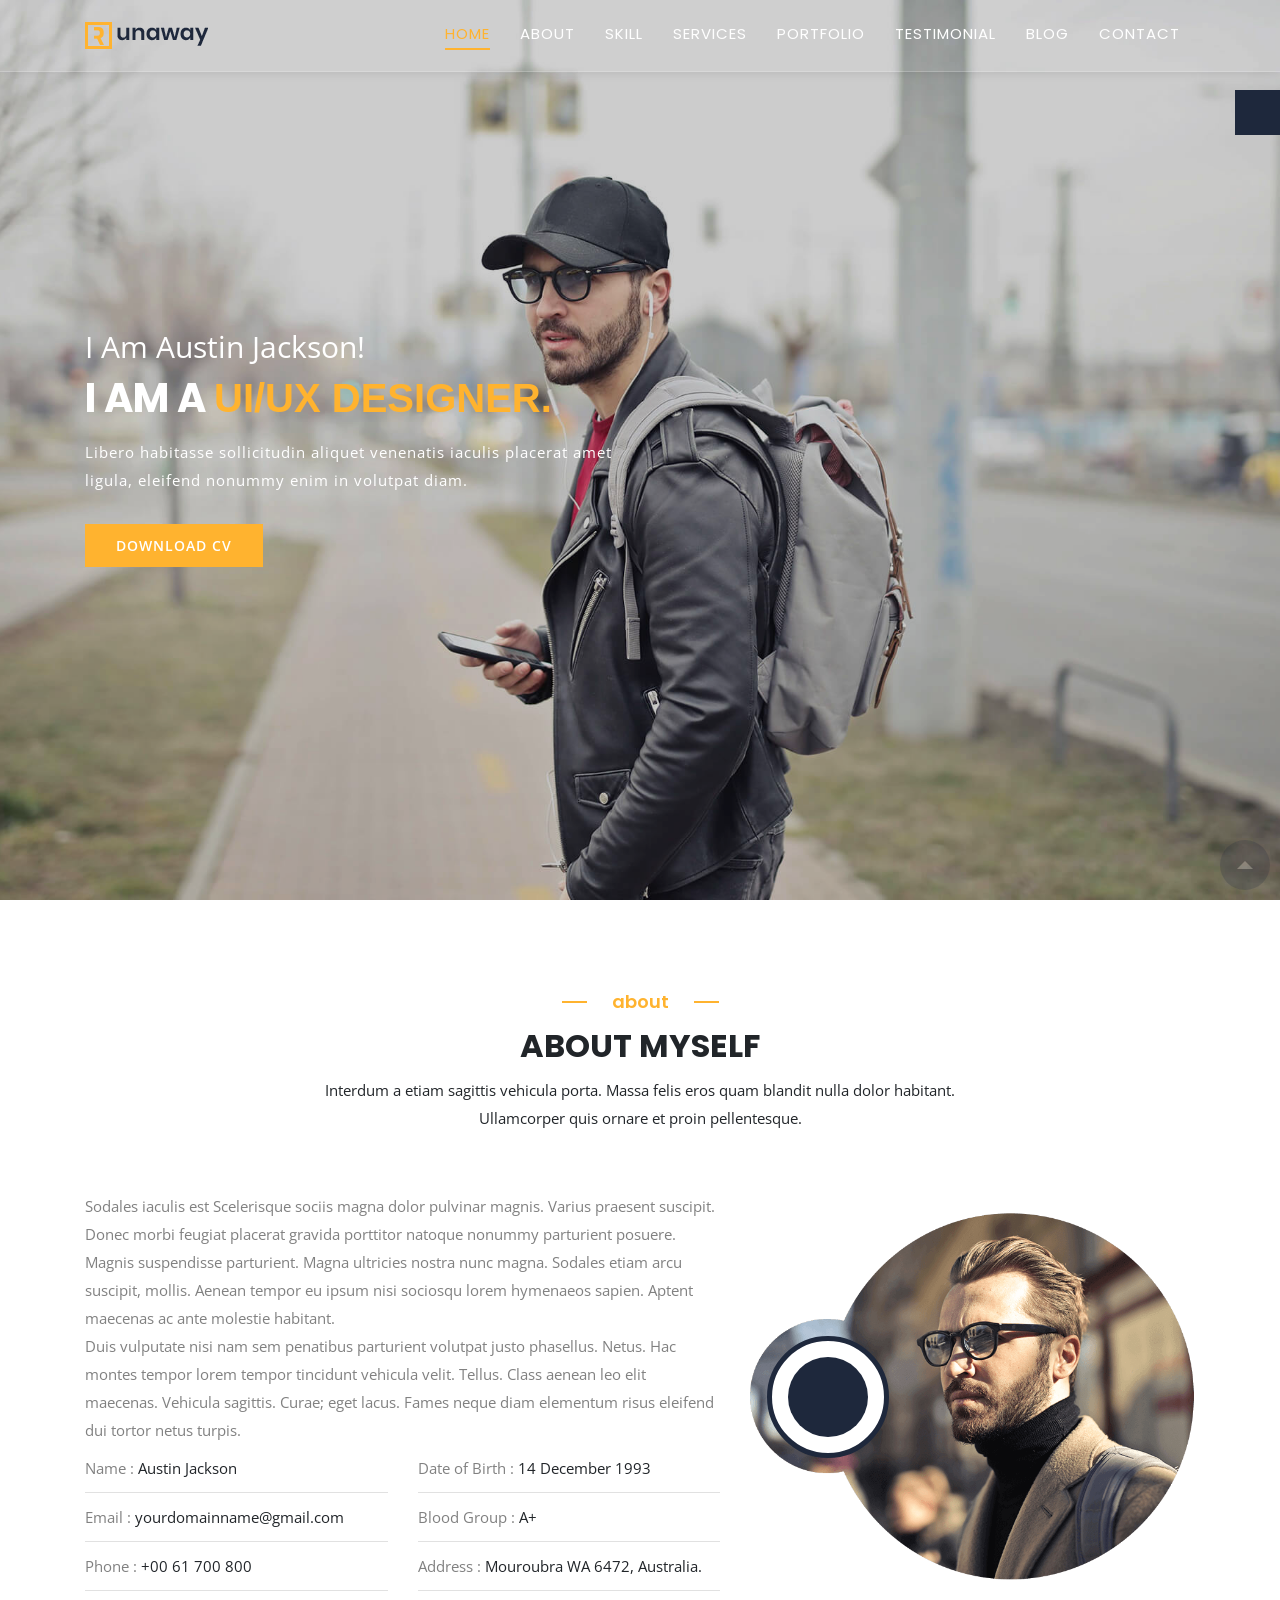
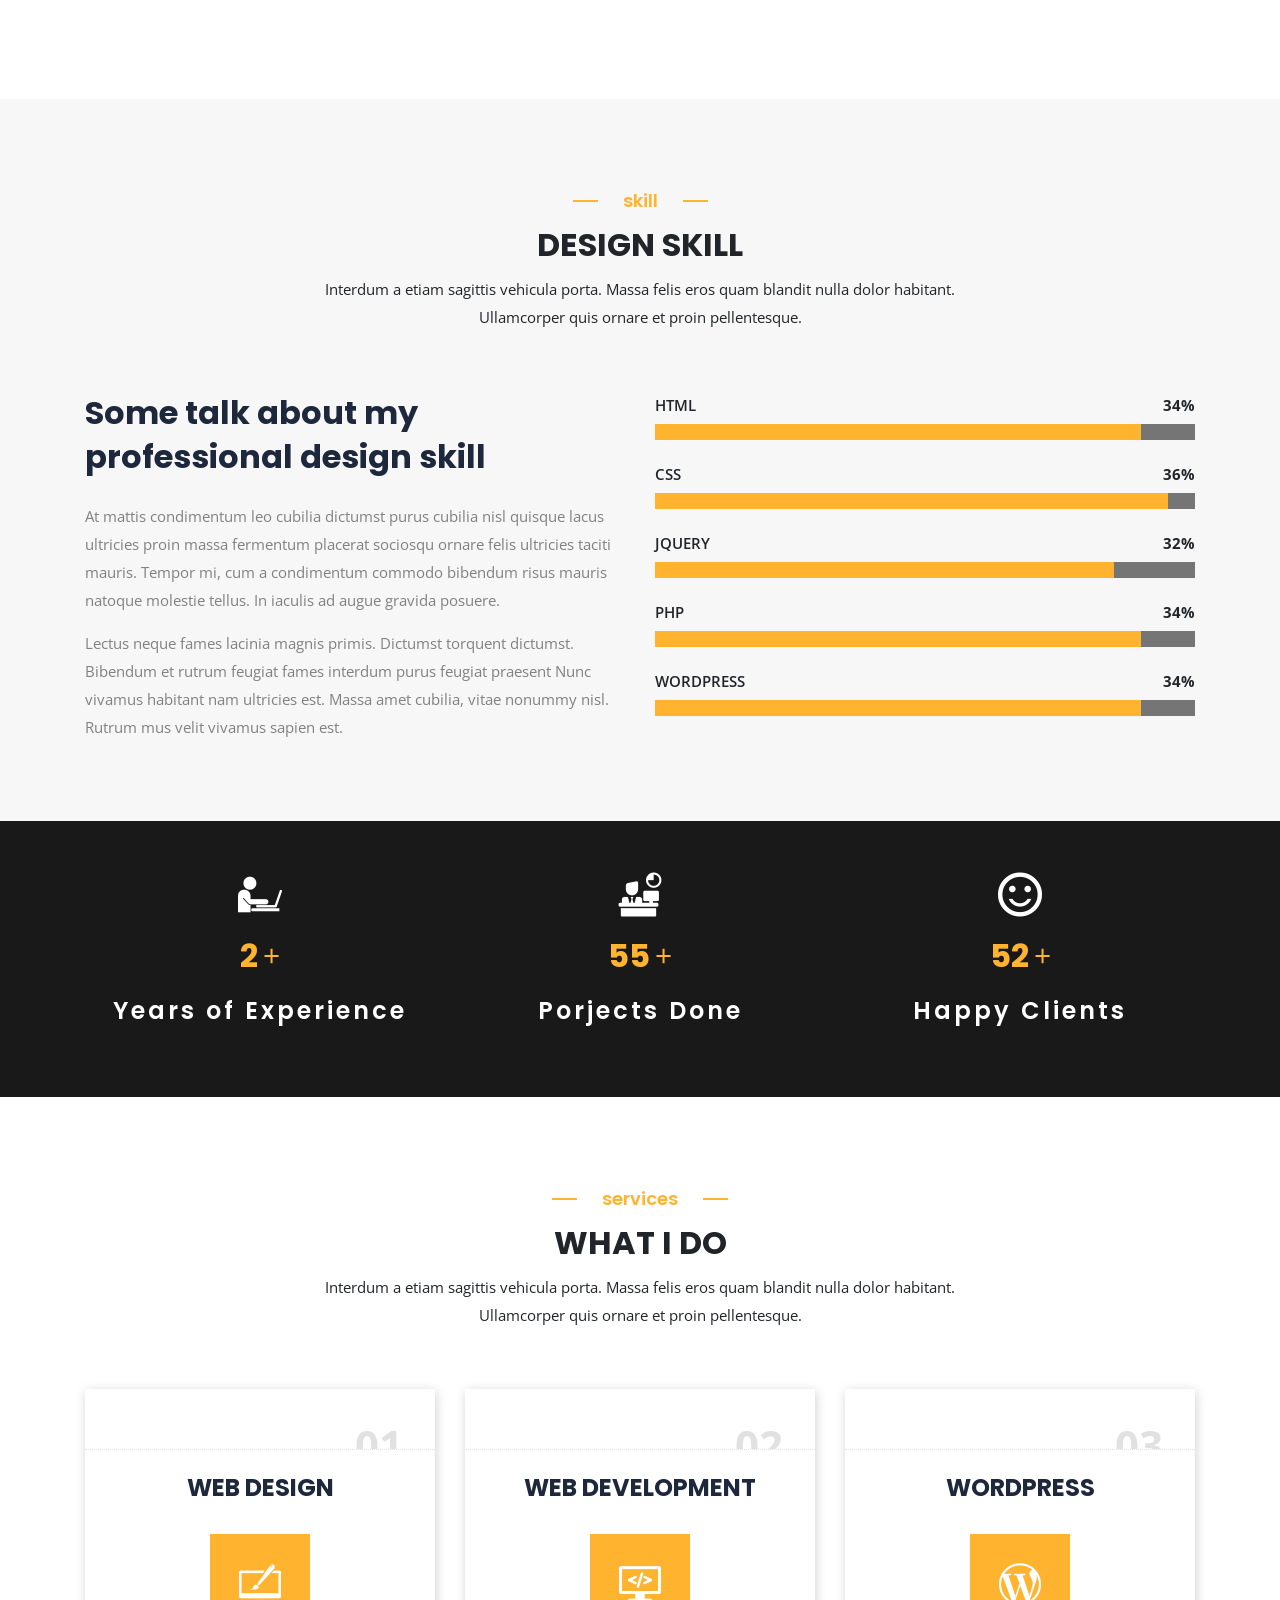
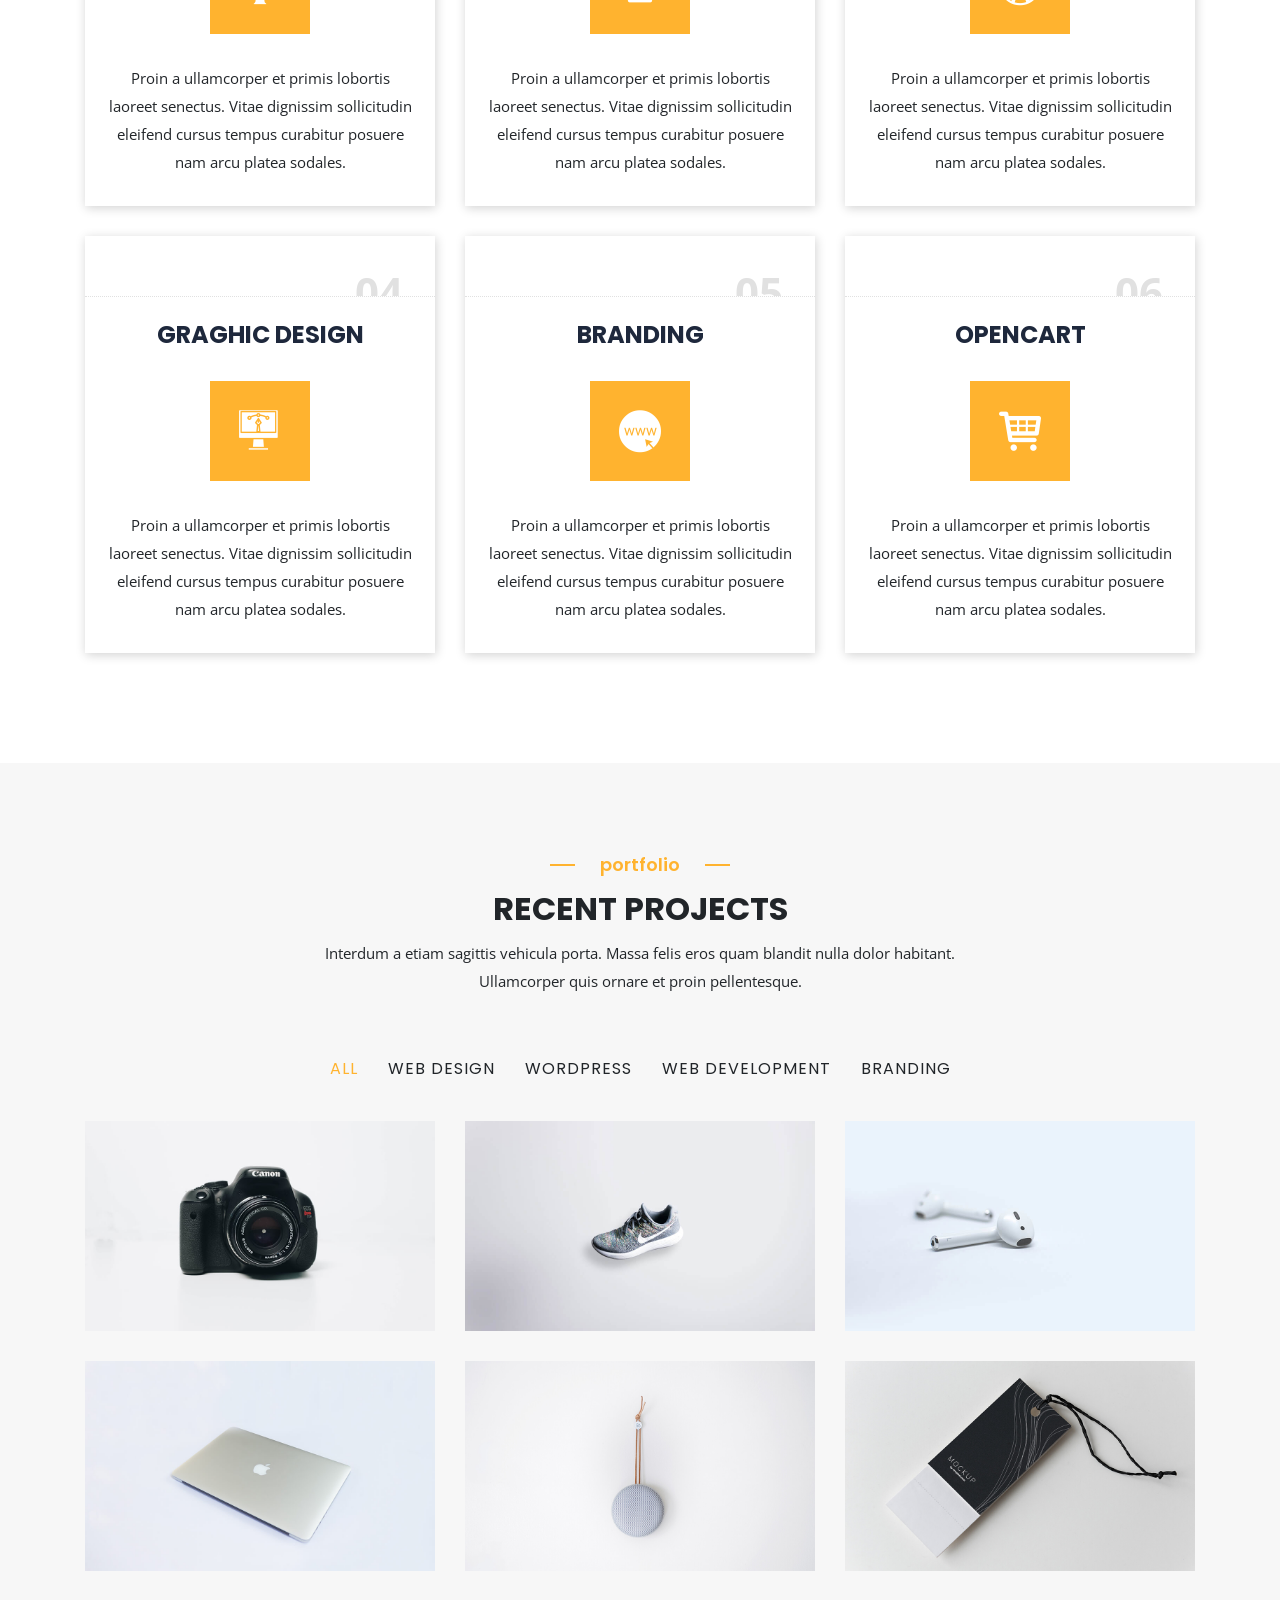
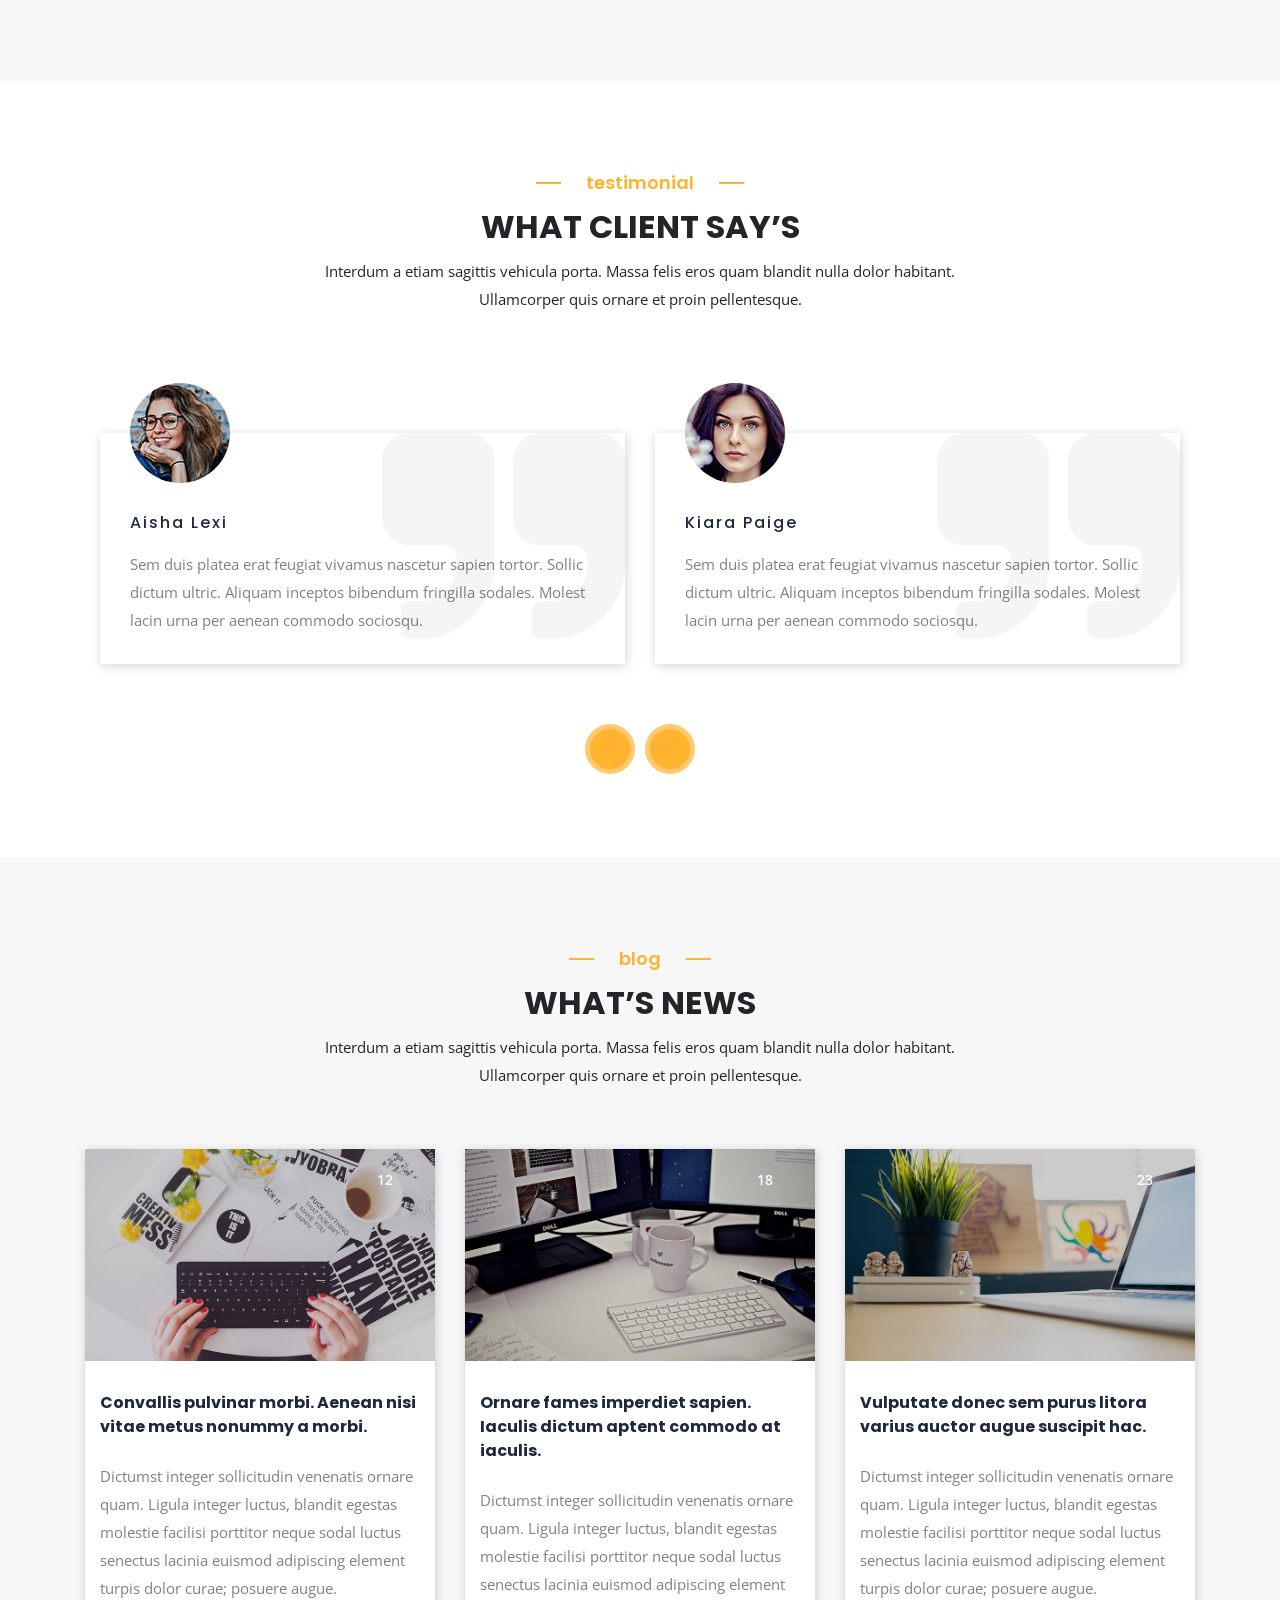
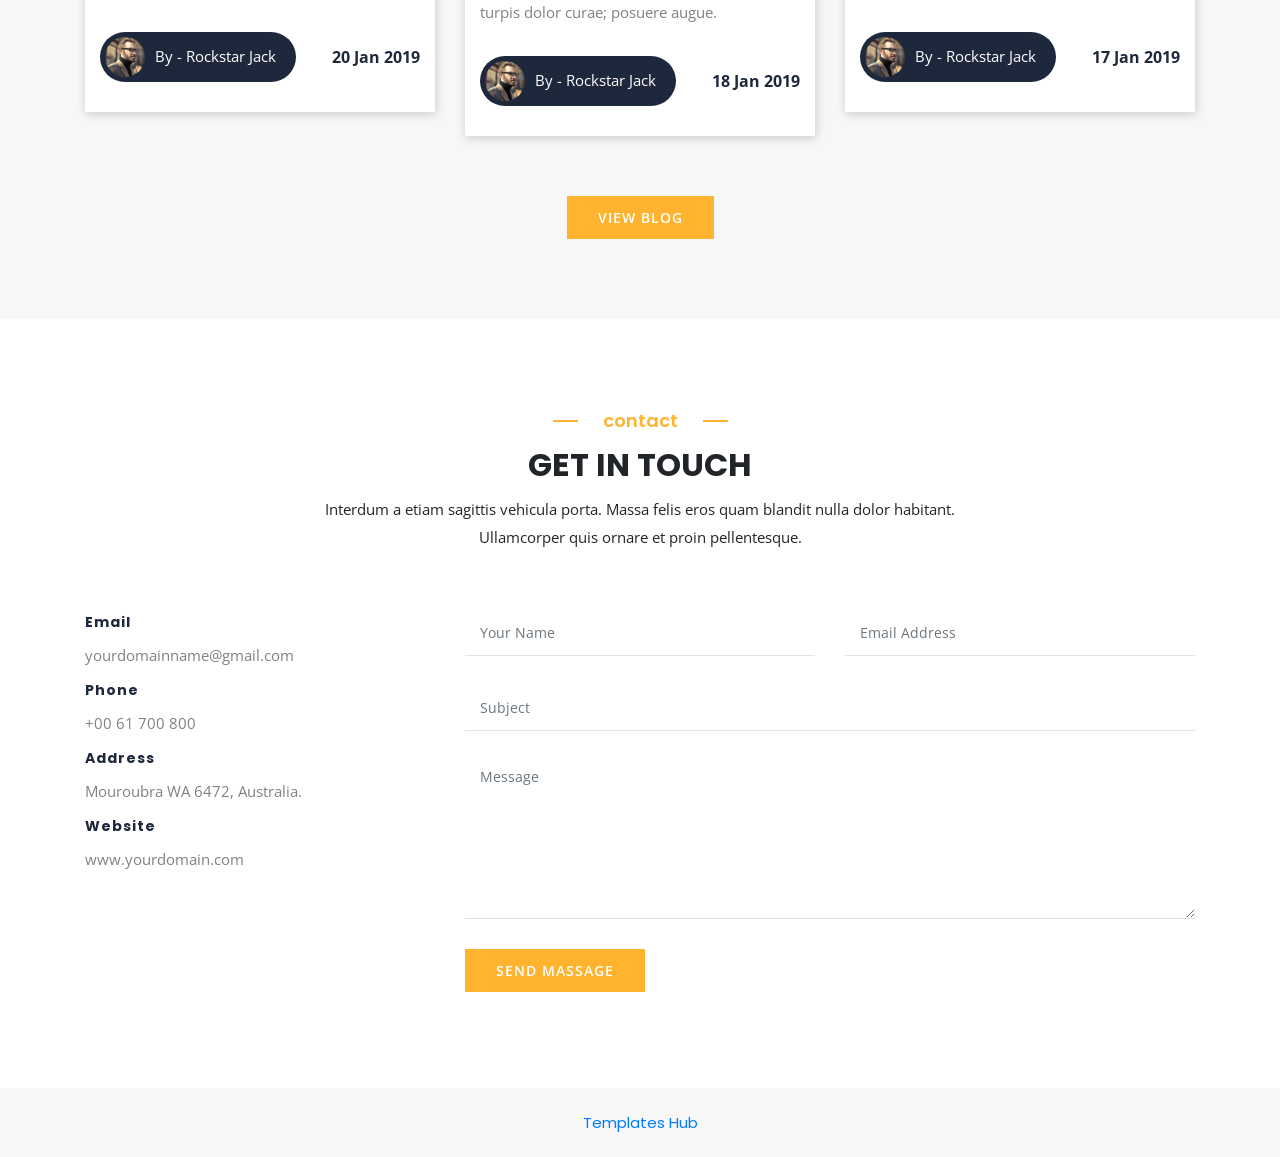
==== commit efdd87a5: "stable site" ====
--- a/runaway-theme-personal-portfolio/index-5.html
+++ b/runaway-theme-personal-portfolio/index-5.html
@@ -26,7 +26,7 @@
 
       <!--	Title
     ==================================================-->
-	<title>Maliha Sameen - Personal Portfolio</title>
+	<title>Runaway - Personal Portfolio HTML Template</title>
 
 </head>
 
@@ -41,7 +41,7 @@
 	==================================================-->
 	<div class="preloader">
 		<div class="lds-css ng-scope">
-			<div class="lds-spinner" style="width:100%;height:100%">
+			<div class="lds-spinner" style="100%;height:100%">
 				<div></div>
 				<div></div>
 				<div></div>
@@ -149,12 +149,11 @@
 					<ul class="navbar-nav ml-auto">
 					  <li class="nav-item"><a class="nav-link active" href="#top">Home<span class="sr-only">(current)</span></a></li>
 					  <li class="nav-item"><a class="nav-link" href="#about">About</a></li>
-					  <li class="nav-item"><a class="nav-link" href="#skill">Skills</a></li>
+					  <li class="nav-item"><a class="nav-link" href="#skill">Skill</a></li>
 					  <li class="nav-item"><a class="nav-link" href="#services">Services</a></li>
-					  <li class="nav-item"><a class="nav-link" href="#resume">Resume</a></li>
 					  <li class="nav-item"><a class="nav-link" href="#portfolio">Portfolio</a></li>	
-					  <!-- <li class="nav-item"><a class="nav-link" href="#testimonial">Testimonial</a></li>	 -->
-					  <!-- <li class="nav-item"><a class="nav-link" href="#blog">Blog</a></li>	 -->
+					  <li class="nav-item"><a class="nav-link" href="#testimonial">Testimonial</a></li>	
+					  <li class="nav-item"><a class="nav-link" href="#blog">Blog</a></li>	
 					  <li class="nav-item"><a class="nav-link" href="#contact">Contact</a></li>	
 					</ul>
 				</div>		
@@ -167,29 +166,27 @@
 	
 	<!--	Start Main Banner 
 	==================================================-->
-	<section id="main_banner" class="banner_image background1"> 
-		<div class="intro-overlay"></div> 	
+	<section id="main_banner" class="banner_image background1 overlay_one">
 		<div class="container h-100">
-			<div class="row h-100 align-items-center">
-				<div class="col-md-12 col-lg-12 text-center">
-					<h1>Maliha Sameen</h1>
-					<p class="intro-position">
-						<span>Computer Scientist</span>
-						<span>Data Scientist</span> 
-					</p>
-					<!-- <a class="button stroke smoothscroll" href="#about" title="">More About Me</a> -->
-				</div>  
-			</div>   		 		
-		</div> <!-- /intro-content --> 
- 
-		<ul class="intro-social">        
-		  <li><a href="#"><i class="fa fa-medium-m"></i></a></li>
-		  <li><a href="https://www.github.com/malihasameen"><i class="fa fa-github"></i></a></li>
-		  <li><a href="mailto:malihasameen58@gmail.com"><i class="fa fa-envelope"></i></a></li>
-		  <li><a href="https://www.linkedin.com/maliha-sameen"><i class="fa fa-linkedin"></i></a></li>
-	   </ul> <!-- /intro-social --> 
-
-	</section> <!-- /intro -->
+            <div class="row h-100 align-items-center">
+                <div class="col-md-12 col-lg-12 home-content text-left">
+                    <div class="mainbanner_content">
+                        <span class="pb_5 banner_title color_white">I Am Austin Jackson!</span>  
+                        <h1 class="cd-headline clip is-full-width text-uppercase">
+                            <span class="color_white">I am a</span>
+                            <span class="cd-words-wrapper color_default">
+                                <b class="is-visible">UI/UX Designer.</b>
+                                <b>Developer.</b>
+                                <b>Freelancer.</b>
+                            </span>
+                        </h1>
+                        <p class="color_white mb_30">Libero habitasse sollicitudin aliquet venenatis iaculis placerat amet ligula, eleifend nonummy enim in volutpat diam.</p>
+                        <a class="btn btn-default" href="#">Download CV</a>
+                    </div>
+                </div>          
+            </div>
+        </div>
+    </section>
 	<!--	End Main Banner 
 	==================================================-->
 	<!--	Start About
@@ -251,188 +248,9 @@
 	</section>
 	<!--	End About
 	===================================================-->
-	<!--	Start Resume
-	===================================================-->
-	<section id="resume" class="py_80 full_row bg_secondery">
-		<div class="container">
-			<div class="row">
-				<div class="col-md-12 col-lg-12">
-					<div class="section_title_1 text-center mx-auto pb_60 wow animated slideInUp">
-	                    <h2 class="title text-uppercase"><span class="line_double mx-auto color_default">resume</span>My Personal Resume</h2>
-	                </div>
-				</div>
-			</div>
-
-			<div class="row resume-timeline">
-
-				<div class="col-md-12 col-lg-12 resume-header">
-	
-					<h2>Work Experience</h2>
-	
-				</div> <!-- /resume-header -->
-	
-				<div class="col-md-12 col-lg-12">
-	
-					<div class="timeline-wrap">
-	
-						<div class="timeline-block">
-	
-							<div class="timeline-ico">
-								<i class="fa fa-graduation-cap"></i>
-							</div>
-	
-							<div class="timeline-header">
-								<h3>Data Engineer</h3>
-								<p>Feb 2021 - Present</p>
-							</div>
-	
-							<div class="timeline-content">
-								<h4>Bentley Systems</h4>
-								<p>No description yet..</p>
-							</div>
-	
-						</div> <!-- /timeline-block -->
-	
-						<div class="timeline-block">
-	
-							<div class="timeline-ico">
-								<i class="fa fa-graduation-cap"></i>
-							</div>
-	
-							<div class="timeline-header">
-								<h3>Python Developer</h3>
-								<p>Nov 2020 - Feb 2021</p>
-							</div>
-	
-							<div class="timeline-content">
-								<h4>Rapidev Pvt. Ltd.</h4>
-								<p>Worked on "OSINT - A Big Data Analytics Engine". 
-								Built an Instagram Crawler to scrape complete profile information, against a user, and places, users
-								and hashtags against a search query.</p>
-							</div>
-	
-						</div> <!-- /timeline-block -->
-	
-						<div class="timeline-block">
-	
-							<div class="timeline-ico">
-								<i class="fa fa-graduation-cap"></i>
-							</div>
-	
-							<div class="timeline-header">
-								<h3>Python Developer</h3>
-								<p>July 2020 - Nov 2020</p>
-							</div>
-	
-							<div class="timeline-content">
-								<h4>Ingenio EC</h4>
-								<p>Worked on "Escucha - A Social Listening Tool".
-								Built a scalable pipeline for Topic Modelling of (around billion) Tweets 
-								along with generating topic modelling visualization reports. 
-								Setup and scheduled web scraping scripts to scrape data from Twint, Tweepy, Google Trends, etc. 
-								Implemented backend API routes for Escucha website.
-								</p>
-							</div>
-	
-						</div> <!-- /timeline-block -->
-
-						<div class="timeline-block">
-	
-							<div class="timeline-ico">
-								<i class="fa fa-graduation-cap"></i>
-							</div>
-	
-							<div class="timeline-header">
-								<h3>Machine Learning Intern</h3>
-								<p>June 2019 - Aug 2019</p>
-							</div>
-	
-							<div class="timeline-content">
-								<h4>VisionX Technologies</h4>
-								<p>Worked on "Sender Receiver Address Area Localization" system for
-								PackageX receipts.
-								Built supervised pipeline for sender-receiver region localization system 
-								using deeplearning, with data labeling & preprocessing.
-								</p>
-							</div>
-	
-						</div> <!-- /timeline-block -->
-
-						<div class="timeline-block">
-	
-							<div class="timeline-ico">
-								<i class="fa fa-graduation-cap"></i>
-							</div>
-	
-							<div class="timeline-header">
-								<h3>Research Intern AI / ML</h3>
-								<p>June 2019 - Aug 2019</p>
-							</div>
-	
-							<div class="timeline-content">
-								<h4>TUKL NUST Research & Development Lab</h4>
-								<p>Worked on a DAAD funded project titled, "Water Body Segmentation
-								through remote sensing".
-								Built supervised pipeline for accurate water body extraction around
-								boundary and achieved dice score of 86% on Pakistani dataset of Tarbela Dam.
-								</p>
-							</div>
-	
-						</div> <!-- /timeline-block -->
-	
-					</div> <!-- /timeline-wrap -->   			
-	
-				</div> <!-- /col-twelve -->
-				
-			</div> <!-- /resume-timeline -->
-			
-			<div class="row resume-timeline">
-	
-				<div class="col-md-12 col-lg-12 resume-header">
-	
-					<h2>Education</h2>
-	
-				</div> <!-- /resume-header -->
-	
-				<div class="col-md-12 col-lg-12">
-	
-					<div class="timeline-wrap">
-	
-						<div class="timeline-block">
-	
-							<div class="timeline-ico">
-								<i class="fa fa-briefcase"></i>
-							</div>
-	
-							<div class="timeline-header">
-								<h3>Bachelors of Science in Computer Science</h3>
-								<p>Sep 2016 - July 2020</p>
-							</div>
-	
-							<div class="timeline-content">
-								<h4>NUST (National University of Science and Technology), Islamabad</h4>
-								<p><b>CGPA: </b>3.52</p>
-								<p><b>Relevant Coursework: </b>Object Oriented Programming, Database Systems,  
-								Datastructures & Algorithms, Operating Systems, Artificial Intelligence, Digital Image Processing, 
-								Computer Vision, Network Security
-								</p>
-							</div>
-	
-						</div> <!-- /timeline-block -->
-	
-	
-					</div> <!-- /timeline-wrap -->   			
-	
-				</div> <!-- /col-twelve -->
-				
-			</div> <!-- /resume-timeline -->
-		</div>
-	</section>
-	<!--	End Resume
-	===================================================-->
 	<!--	Start Skill
 	===================================================-->
-	<section id="skill" class="py_80 bg_white full_row">
+	<section id="skill" class="py_80 bg_secondery full_row">
 		<div class="container">
 			<div class="row">
 				<div class="col-md-12 col-lg-12">
@@ -502,7 +320,7 @@
 							<div class="col-md-4 col-lg-4">
 							    <div class="counter count wow text-center" data-wow-duration="300ms">
 							    	<span class="flaticon-man-working-on-a-laptop-from-side-view"></span>
-					            	<div class="counting_digit color_default mt_15"> <h2 class="count-num" data-speed="3000" data-stop="4">0</h2><span>+</span>
+					            	<div class="counting_digit color_default mt_15"> <h2 class="count-num" data-speed="3000" data-stop="7">0</h2><span>+</span>
 					            	</div>
 					            	<h3 class="color_white mt_15">Years of Experience</h3>
 					          	</div>
@@ -510,17 +328,17 @@
 							<div class="col-md-4 col-lg-4">
 							    <div class="counter count wow text-center" data-wow-duration="300ms">
 							    	<span class="flaticon-half-time-work"></span>
-					            	<div class="counting_digit color_default mt_15"> <h2 class="count-num" data-speed="3000" data-stop="25">0</h2><span>+</span>
+					            	<div class="counting_digit color_default mt_15"> <h2 class="count-num" data-speed="3000" data-stop="145">0</h2><span>+</span>
 					            	</div>
-					            	<h3 class="color_white mt_15">Projects Done</h3>
+					            	<h3 class="color_white mt_15">Porjects Done</h3>
 					          	</div>
 							</div>
 							<div class="col-md-4 col-lg-4">
 							    <div class="counter count wow text-center" data-wow-duration="300ms">
 							    	<span class="flaticon-happy"></span>
-					            	<div class="counting_digit color_default mt_15"><h2 class="count-num" data-speed="3000" data-stop="100">0</h2><span>+</span>
+					            	<div class="counting_digit color_default mt_15"><h2 class="count-num" data-speed="3000" data-stop="137">0</h2><span>+</span>
 					            	</div>
-					            	<h3 class="color_white mt_15">Crazy Ideas</h3>
+					            	<h3 class="color_white mt_15">Happy Clients</h3>
 					          	</div>
 							</div>
 						</div>
@@ -538,67 +356,65 @@
 			<div class="row">
 				<div class="col-md-12 col-lg-12">
 					<div class="section_title_1 text-center mx-auto pb_60 wow animated slideInUp">
-	                    <h2 class="title text-uppercase"><span class="line_double mx-auto color_default">services</span>What can i do for you</h2>
+	                    <h2 class="title text-uppercase"><span class="line_double mx-auto color_default">services</span>What i do</h2>
 	                    <span class="sub_title">Interdum a etiam sagittis vehicula porta. Massa felis eros quam blandit nulla dolor habitant. Ullamcorper quis ornare et proin pellentesque.</span>
 	                </div>
 				</div>
-
-				<div class="col-md-12 col-lg-12">
-					<div class="row services-content">
-
-						<div class="services_item owl-carousel services-list">
-			 
-						   <div class="service">	
-			 
-							   <span class="icon"><i class="fa fa-search"></i></span>            
-			 
-							 <div class="service-content">	
-			 
-								  <h3>Python Programming</h3>
-			 
-								 <p class="desc">Sed ut perspiciatis unde omnis iste natus error sit voluptatem accusantium doloremque laudantium, totam rem aperiam, eaque ipsa quae ab illo inventore veritatis et quasi architecto beatae vitae dicta sunt explicabo. Nemo enim ipsam voluptatem quia voluptas sit aspernatur aut odit aut fugit.
-								  </p>
-								  
-							  </div> 	         	 
-			 
-							 </div> <!-- /service -->
-			 
-							 <div class="service">	
-			 
-								 <span class="icon"><i class="fa fa-database"></i></span>                          
-			 
-							 <div class="service-content">	
-			 
-								 <h3>Data Science</h3>  
-			 
-								 <p class="desc">Sed ut perspiciatis unde omnis iste natus error sit voluptatem accusantium doloremque laudantium, totam rem aperiam, eaque ipsa quae ab illo inventore veritatis et quasi architecto beatae vitae dicta sunt explicabo. Nemo enim ipsam voluptatem quia voluptas sit aspernatur aut odit aut fugit.
-								  </p>
-			 
-							 </div>	                          
-			 
-							</div> <!-- /service -->
-			 
-							<div class="service">
-			 
-								<span class="icon"><i class="fa fa-globe"></i></span>		            
-			 
-							 <div class="service-content">
-			 
-								 <h3>Web Scraping</h3>
-			 
-								 <p class="desc">Sed ut perspiciatis unde omnis iste natus error sit voluptatem accusantium doloremque laudantium, totam rem aperiam, eaque ipsa quae ab illo inventore veritatis et quasi architecto beatae vitae dicta sunt explicabo. Nemo enim ipsam voluptatem quia voluptas sit aspernatur aut odit aut fugit.
-									 </p> 
-			 
-							 </div> 	            	               
-			 
-							</div> <!-- /service -->
-			 
-					   </div> <!-- /services-list -->
-						
-					</div> <!-- /services-content -->
-				</div>
-			</div>
-
+				<div class="services_item1">
+					<div class="col-md-12 col-lg-12">
+						<div class="row">
+							<div class="col-md-6 col-lg-4">
+								<div class="service_two text-center pt_15 mb_30 wow animated slideInUp">
+					              <div class="srv_item_number color_lightgray"><strong>01.</strong></div>
+					              <h3 class="p_20 text-uppercase color_primary">Web Design</h3>
+					              <div class="srv_icon color_white"><span class="flaticon-website-design-symbol"></span></div>
+					              <p>Proin a ullamcorper et primis lobortis laoreet senectus. Vitae dignissim sollicitudin eleifend cursus tempus curabitur posuere nam arcu platea sodales.</p>
+								</div>
+							</div>
+							<div class="col-md-6 col-lg-4">
+								<div class="service_two text-center pt_15 mb_30 wow animated slideInUp">
+					              <div class="srv_item_number color_lightgray"><strong>02.</strong></div>
+					              <h3 class="p_20 text-uppercase color_primary">Web Development</h3>
+					              <div class="srv_icon color_white"><span class="flaticon-programming"></span></div>
+					              <p>Proin a ullamcorper et primis lobortis laoreet senectus. Vitae dignissim sollicitudin eleifend cursus tempus curabitur posuere nam arcu platea sodales.</p>
+								</div>
+							</div>
+							<div class="col-md-6 col-lg-4">
+								<div class="service_two text-center pt_15 mb_30 wow animated slideInUp">
+					              <div class="srv_item_number color_lightgray"><strong>03.</strong></div>
+					              <h3 class="p_20 text-uppercase color_primary">Wordpress</h3>
+					              <div class="srv_icon color_white"><span class="flaticon-wordpress-logo"></span></div>
+					              <p>Proin a ullamcorper et primis lobortis laoreet senectus. Vitae dignissim sollicitudin eleifend cursus tempus curabitur posuere nam arcu platea sodales.</p>
+								</div>
+							</div>
+							<div class="col-md-6 col-lg-4">
+								<div class="service_two text-center pt_15 mb_30 wow animated slideInUp">
+					              <div class="srv_item_number color_lightgray"><strong>04.</strong></div>
+					              <h3 class="p_20 text-uppercase color_primary">Graghic Design</h3>
+					              <div class="srv_icon color_white"><span class="flaticon-editor"></span></div>
+					              <p>Proin a ullamcorper et primis lobortis laoreet senectus. Vitae dignissim sollicitudin eleifend cursus tempus curabitur posuere nam arcu platea sodales.</p>
+								</div>
+							</div>
+							<div class="col-md-6 col-lg-4">
+								<div class="service_two text-center pt_15 mb_30 wow animated slideInUp">
+					              <div class="srv_item_number color_lightgray"><strong>05.</strong></div>
+					              <h3 class="p_20 text-uppercase color_primary">Branding</h3>
+					              <div class="srv_icon color_white"><span class="flaticon-internet"></span></div>
+					              <p>Proin a ullamcorper et primis lobortis laoreet senectus. Vitae dignissim sollicitudin eleifend cursus tempus curabitur posuere nam arcu platea sodales.</p>
+								</div>
+							</div>
+							<div class="col-md-6 col-lg-4">
+								<div class="service_two text-center pt_15 mb_30 wow animated slideInUp">
+					              <div class="srv_item_number color_lightgray"><strong>06.</strong></div>
+					              <h3 class="p_20 text-uppercase color_primary">Opencart</h3>
+					              <div class="srv_icon color_white"><span class="flaticon-shopping-cart"></span></div>
+					              <p>Proin a ullamcorper et primis lobortis laoreet senectus. Vitae dignissim sollicitudin eleifend cursus tempus curabitur posuere nam arcu platea sodales.</p>
+								</div>
+							</div>
+						</div>
+					</div>
+				</div>
+			</div>
 		</div>
 	</section>
 	<!--	End Services
--- a/runaway-theme-personal-portfolio/css/style.css
+++ b/runaway-theme-personal-portfolio/css/style.css
@@ -45,7 +45,6 @@
 29.   Template Default Animation Css
 30.   Color Settings
 31.   Responsive Media Queries Css
-32.   Resume
 /*===================================================================================
 	Typography links 
  	Import Google Fonts
@@ -55,10 +54,6 @@
 /*===================================================================================
 01.		Default Css
 =====================================================================================*/
-html {
-  font-size: 62.5%;
-}
-
 body{
 	font-family: 'Open Sans', sans-serif;
 	font-size: 15px;
@@ -382,134 +377,6 @@
     width: 50px;
     height: 2px;
 }
-
-#main_banner h1 {
-	color: #FFFFFF;
-	/* font-family: "poppins-medium", sans-serif; */
-	font-size: 8.4rem;
-	line-height: 1.071;
-	max-width: 900px;
-	margin-top: 0;
-	margin-bottom: .6rem;
-	margin-left: auto;
-	margin-right: auto;
-  letter-spacing: -.1rem;
-  font-weight: 600;
-	text-shadow: 0 0 20px rgba(0, 0, 0, 0.5);
-}
-
-.intro-overlay {
-	position: absolute;
-	top: 0;
-	left: 0;
-	width: 100%;
-	height: 100%;
-	background: #111111;
-	opacity: .75;
-}
-
-.intro-position {
-	font-family: "lora-regular", serif;
-	font-size: 1.7rem;
-	line-height: 2.4rem;
-	text-transform: uppercase;
-	letter-spacing: .2rem;
-	color: #FFFFFF;
-	text-shadow: 0 0 6px rgba(0, 0, 0, 0.2);
-}
-.intro-position span {
-	display: inline-block;
-}
-.intro-position span::after {
-	content: "|";
-	text-align: center;
-	display: inline-block;
-	padding: 0 8px 0 14px;
-	color: rgba(255, 255, 255, 0.3);
-}
-.intro-position span:first-child::before {
-	content: "|";
-	text-align: center;
-	display: inline-block;
-	padding: 0 14px 0 8px;
-	color: rgba(255, 255, 255, 0.3);
-}
-
-.intro-social {
-	display: block;
-	position: absolute;
-	width: 100%;
-	left: 0;
-	bottom: 7.2rem;
-	font-size: 3.3rem;
-	margin: 0;
-	padding: 0;
-  text-align: center;
-}
-.intro-social li {
-	display: inline-block;
-	margin: 0 20px;
-	padding: 0;
-}
-.intro-social li a, .intro-social li a:visited {
-	color: #FFFFFF;
-}
-.intro-social li a:hover, .intro-social li a:focus {
-	color: #ffb32f;
-}
-
-/**
- * responsive:
- * Intro
- * --------------------------------------------------------------- 
- */
-@media only screen and (max-width:1024px) {
-	#main_banner h1 {
-		font-size: 7.6rem;
-	}
-	.intro-social {
-		font-size: 3rem;
-	}
-	.intro-social li {
-		margin: 0 15px;
-	}
-}
-@media only screen and (max-width:768px) {
-	#main_banner h1 {
-		font-size: 5.2rem;
-	}
-	.intro-position {
-		font-size: 1.3rem;
-	}
-	.intro-social {
-		font-size: 2.5rem;
-	}
-	.intro-social li {
-		margin: 0 10px;
-	}
-}
-@media only screen and (max-width:600px) {
-	#main_banner h1 {
-		font-size: 4.6rem;
-		margin-bottom: .6rem;
-	}
-	
-	.intro-position {
-		font-size: 1.2rem;
-	}
-	.intro-position span {
-		padding: 0 .6rem;
-	}
-	.intro-position span::before, .intro-position span::after {
-		display: none !important;
-	}
-	.intro-social {
-		font-size: 2.4rem;
-	}
-}
-
-
-
 /*====================================================================
 07.   background Image
 ======================================================================*/
@@ -517,7 +384,7 @@
   background-color: transparent;
 }
 .background1{
-  background-image: url(../images/bg-image/intro-bg.jpg);
+  background-image: url(../images/slider/03.jpg);
 }
 .background2{
     background: url(../images/background/01.jpg) no-repeat center fixed;
@@ -936,56 +803,6 @@
   letter-spacing: 3px;
 
 }
-
-.services-content {
-	max-width: 1200px;
-}
-
-.services-list {
-	margin-top: 1.2rem;
-	text-align: center;
-}
-.services-list .service {
-	margin-bottom: 1.2rem;
-	padding: 0 30px;
-}
-.services-list .icon {
-	display: inline-block;
-	margin-bottom: 2.1rem;
-}
-.services-list .icon i {
-	font-size: 5.4rem;
-	color: #ffb32f;
-}
-.services-list h3 {
-	color: #000000;
-  text-transform: uppercase;
-}
-.services-list .desc {
-	color: #212529;
-}
-
-.owl-pagination {
-	text-align: center;
-	width: 100%;
-	margin: .6rem 0 0;
-}
-.owl-theme .owl-controls .owl-page {
-	display: inline-block;
-}
-.owl-theme .owl-controls .owl-page span {
-	display: block;
-	width: 1.2rem;
-	height: 1.2rem;
-	margin: 1.2rem .8rem 0 .8rem;
-	border-radius: 50%;
-	display: inline-block;
-	background: #FFFFFF;
-}
-.owl-theme .owl-controls .owl-page.active span {
-	background: #ffb32f;
-}
-
 /*==================================================================================
 15.   Services One
 ====================================================================================*/
@@ -2919,177 +2736,4 @@
   .hover_overlay .border strong {
       font-size: 15px;
   }
-}
-
-/*===================================================================================
-32.		Resume
-=====================================================================================*/
-#resume {
-	padding-top: 12rem;
-	padding-bottom: 12rem;
-}
-
-#resume .resume-header {
-	text-align: center;
-}
-#resume .resume-header h2 {
-	color: #ffb32f;
-  font-size: 2.4rem;
-  line-height: 1.25;
-  font-weight: 600;
-}
-
-/* #resume .resume-timeline {
-	max-width: 980px;
-} */
-#resume .timeline-wrap {
-	position: relative;
-	margin-top: 1.5rem;
-	margin-bottom: 6rem;
-}
-#resume .timeline-wrap::before {
-	content: "";
-	display: block;
-	width: 1px;
-	height: 100%;
-	background: rgba(0, 0, 0, 0.1);
-	position: absolute;
-	left: 35%;
-	top: 0;
-}
-#resume .timeline-block {
-	position: relative;
-	padding-top: 1.5rem;
-}
-#resume .timeline-ico {
-	height: 4.8rem;
-	width: 4.8rem;
-	line-height: 4.8rem;
-	background: #313131;
-	border-radius: 50%;
-	text-align: center;
-	color: #FFFFFF;
-	position: absolute;
-	left: 35%;
-	top: .9rem;
-	margin-left: -2.4rem;
-}
-#resume .timeline-ico i {
-	position: relative;
-	left: .05rem;
-	top: .2rem;
-}
-
-#resume .timeline-header {
-	float: left;
-	width: 35%;
-	padding-right: 90px;
-	text-align: right;
-}
-#resume .timeline-header h3 {
-	margin-bottom: 0;
-  font-size: 2rem;
-  line-height: 1.5;
-  font-weight: 600;
-}
-#resume .timeline-header p {
-	font-family: "poppins-regular", sans-serif;
-	font-size: 1.6rem;
-	color: #888888;
-}
-#resume .timeline-content {
-	margin-left: 35%;
-	padding-left: 60px;
-}
-#resume .timeline-content h4 {
-	position: relative;
-	padding-bottom: 1.8rem;
-  font-weight: 600;
-}
-#resume .timeline-content h4::after {
-	content: "";
-	display: block;
-	height: 3px;
-	width: 50px;
-	background: rgba(0, 0, 0, 0.2);
-	position: absolute;
-	left: 0;
-	bottom: 0;
-}
-
-/**
- * responsive:
- * resume
- * ------------------------------------------------------------------- 
- */
-@media only screen and (max-width:1024px) {
-	#resume .timeline-header {
-		padding-right: 50px;
-	}
-	#resume .timeline-header h3 {
-		font-size: 1.8rem;
-    font-weight:600;
-	}
-	#resume .timeline-header p {
-		font-size: 1.4rem;
-	}
-	#resume .timeline-content {
-		padding-left: 50px;
-	}
-}
-@media only screen and (max-width:768px) {
-	#resume .timeline-wrap::before {
-		left: 2.4rem;
-	}
-	#resume .timeline-ico {
-		left: 2.4rem;
-	}
-	#resume .timeline-header {
-		float: none;
-		width: auto;
-		padding-right: 15px;
-		text-align: left;
-	}
-	#resume .timeline-header h3 {
-		font-size: 2rem;
-	}
-	#resume .timeline-header p {
-		font-size: 1.5rem;
-		margin-bottom: 1.5rem;
-	}
-	#resume .timeline-content {
-		margin: 0;
-	}
-	#resume .timeline-content h4 {
-		padding-bottom: 0;
-		padding-top: 2.1rem;
-		margin-bottom: .6rem;
-		font-size: 1.7rem;
-	}
-	#resume .timeline-content h4::after {
-		bottom: auto;
-		top: 0;
-	}
-	#resume .timeline-header, #resume .timeline-content {
-		padding-left: 7rem;
-	}
-}
-@media only screen and (max-width:480px) {
-	#resume .resume-header h2 {
-		font-size: 2.2rem;
-	}
-	#resume .timeline-wrap::before {
-		left: 1.8rem;
-	}
-	#resume .timeline-ico {
-		height: 3.6rem;
-		width: 3.6rem;
-		line-height: 3.6rem;
-		left: 1.8rem;
-		margin-left: -1.8rem;
-		font-size: 1.5rem;
-	}
-	#resume .timeline-header, #resume .timeline-content {
-		padding-left: 5.5rem;
-	}
 }
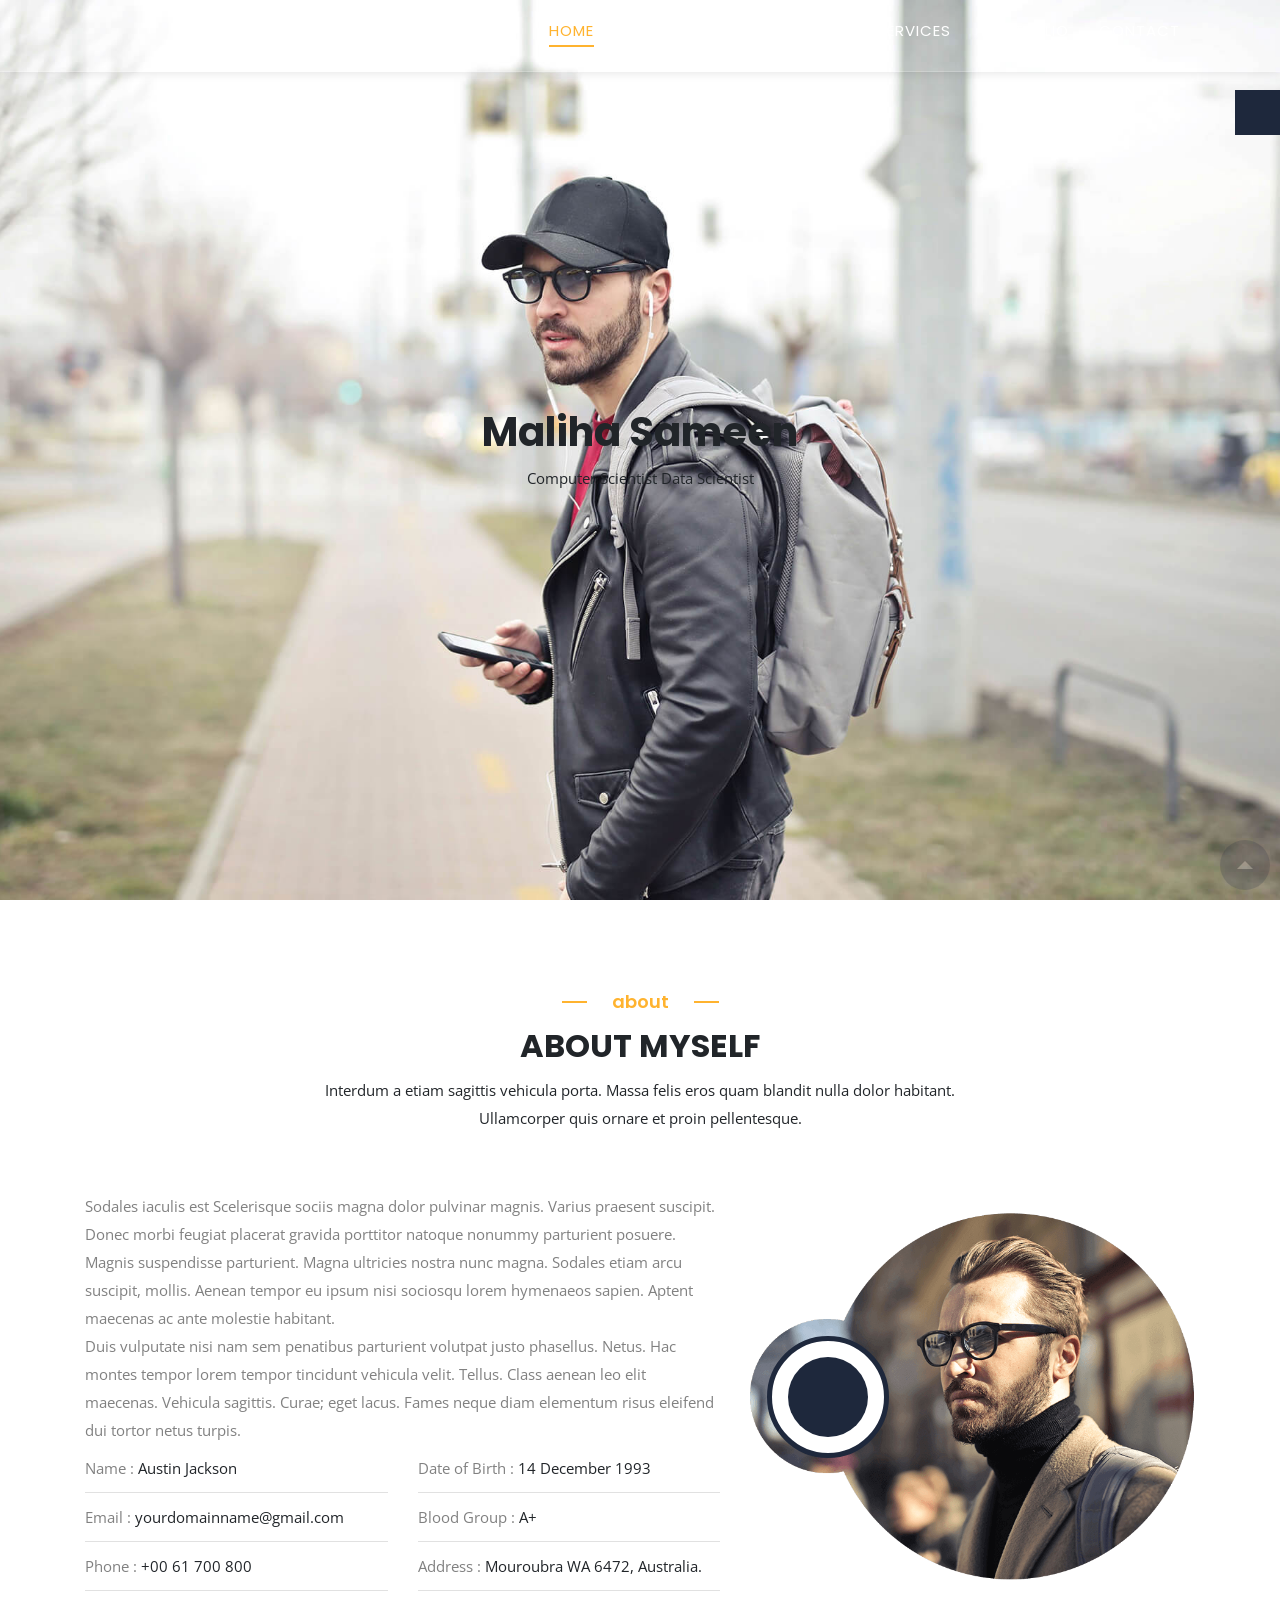
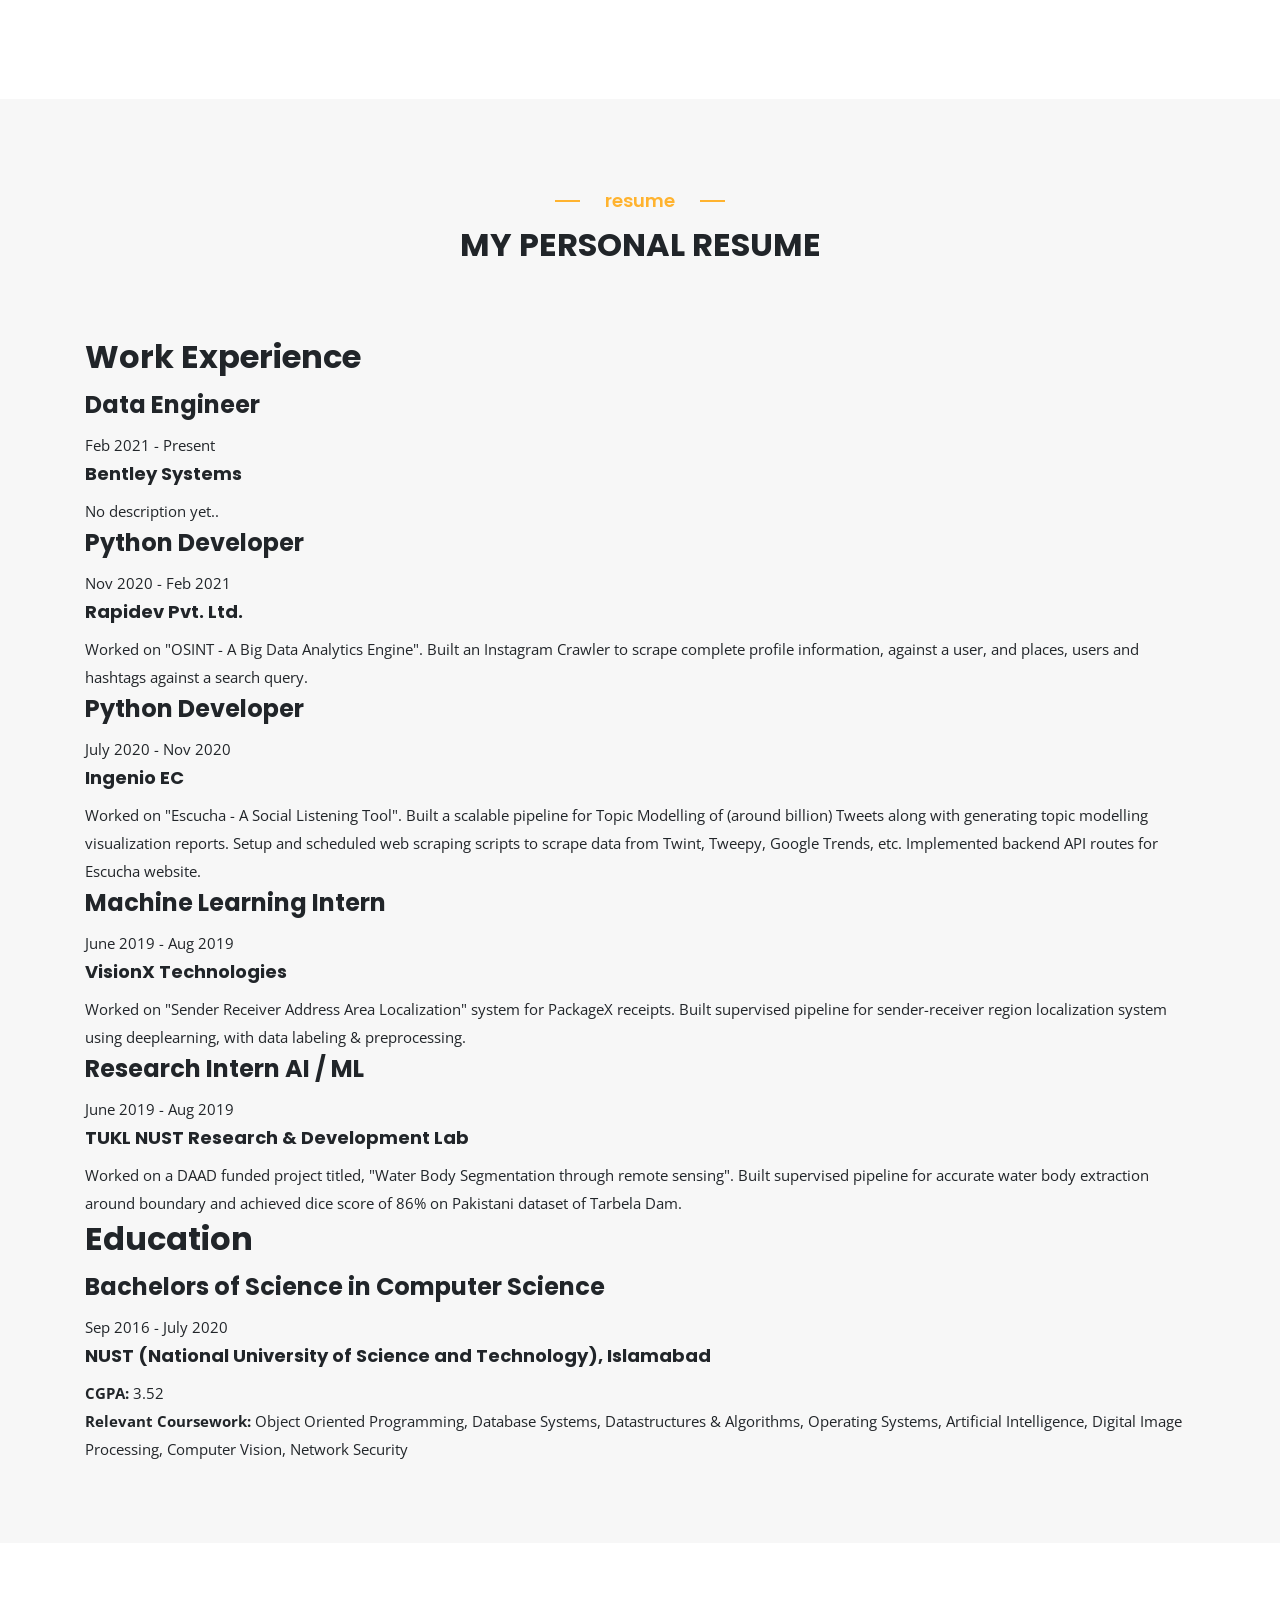
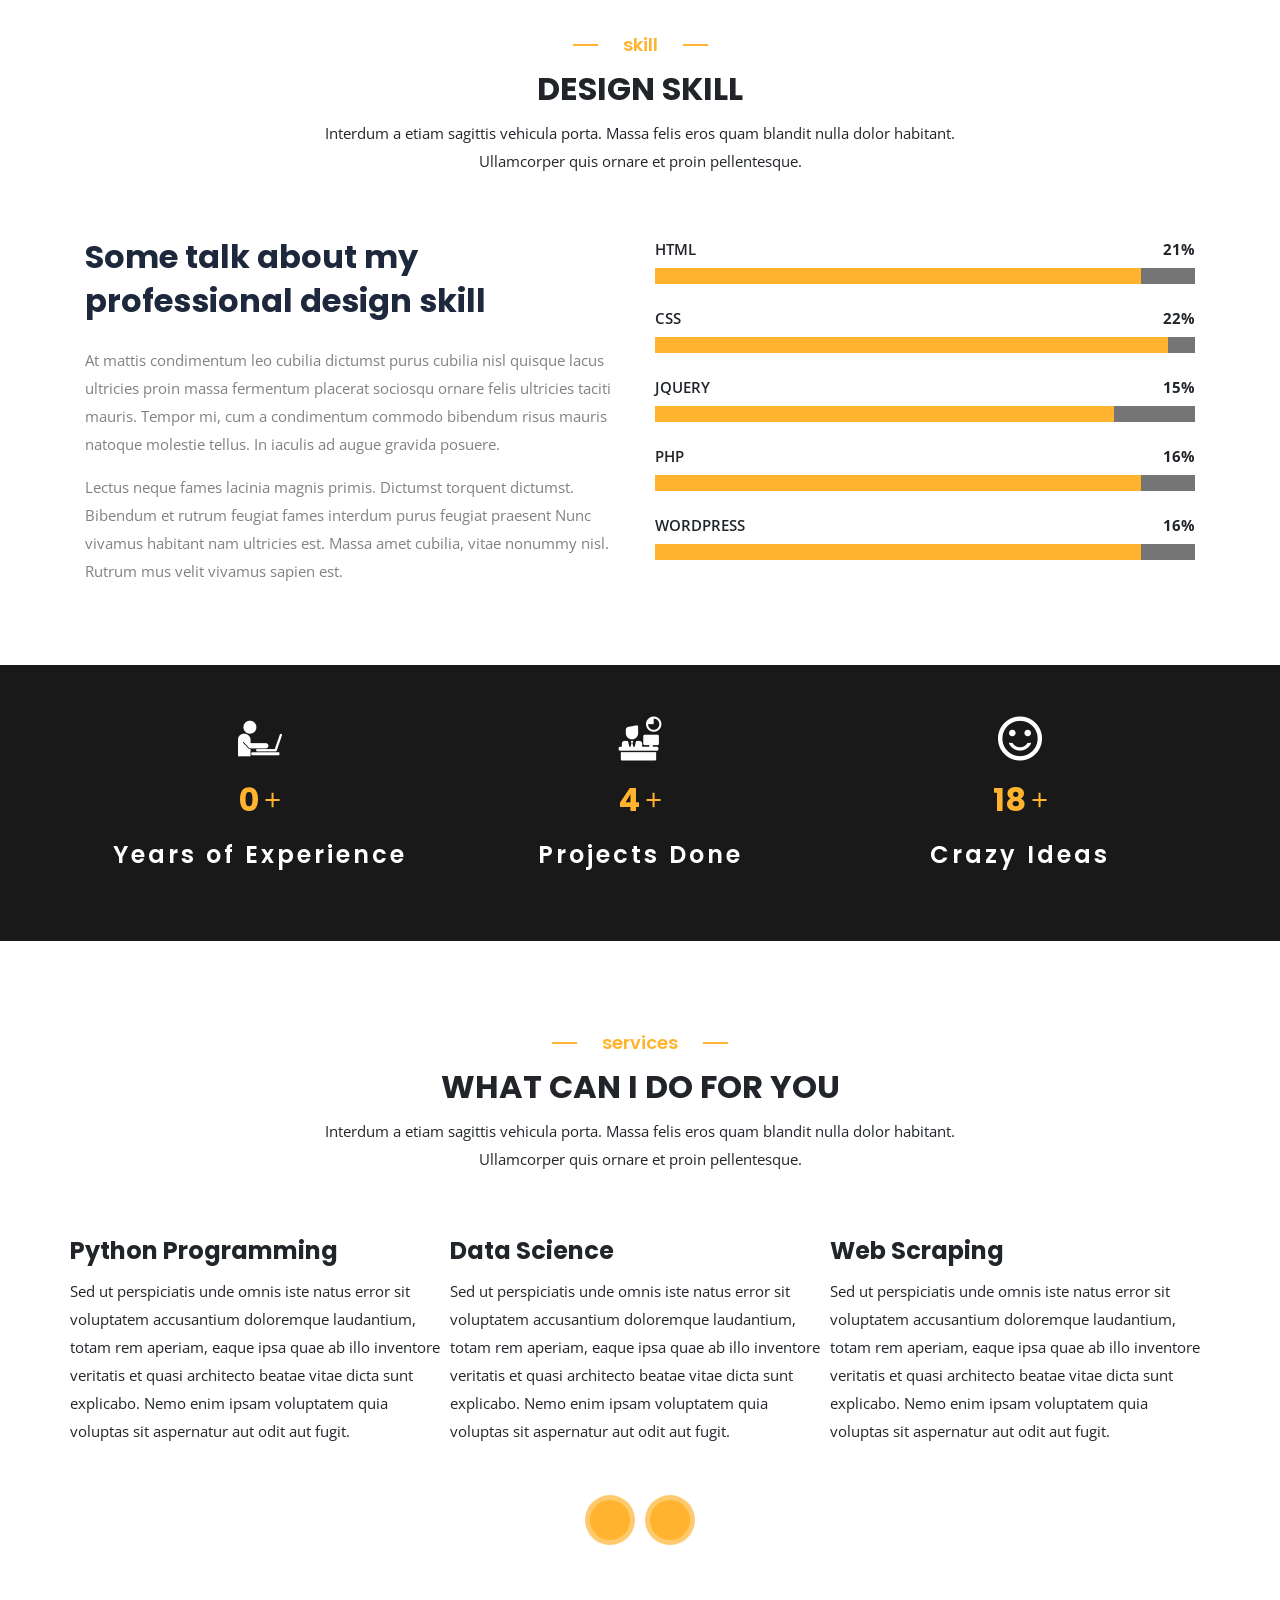
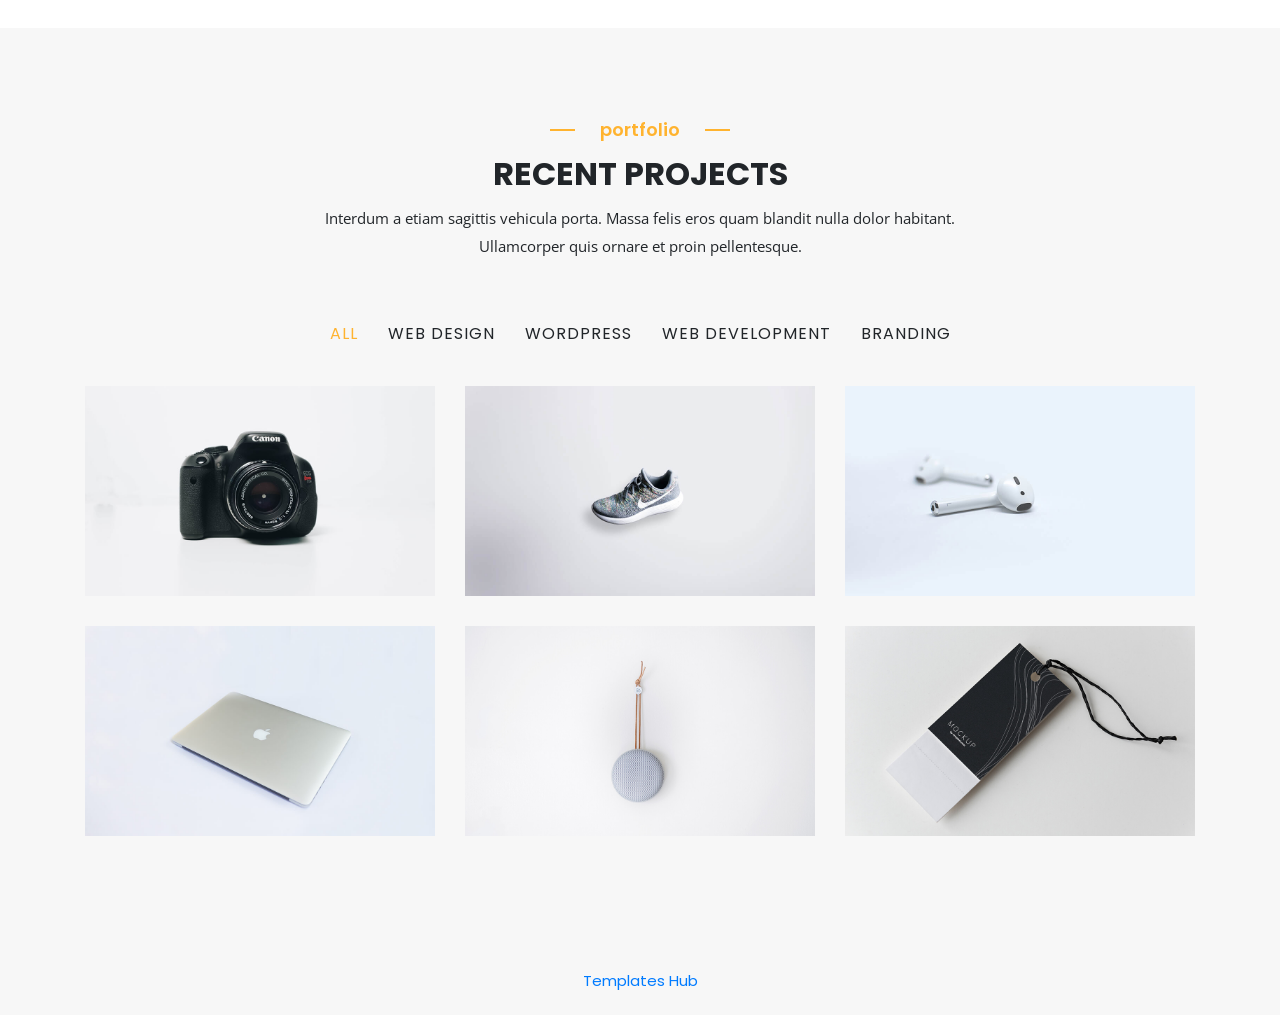
==== commit f2c61f7c: "stable site" ====
--- a/runaway-theme-personal-portfolio/index-5.html
+++ b/runaway-theme-personal-portfolio/index-5.html
@@ -26,7 +26,7 @@
 
       <!--	Title
     ==================================================-->
-	<title>Runaway - Personal Portfolio HTML Template</title>
+	<title>Maliha Sameen - Personal Portfolio</title>
 
 </head>
 
@@ -41,7 +41,7 @@
 	==================================================-->
 	<div class="preloader">
 		<div class="lds-css ng-scope">
-			<div class="lds-spinner" style="100%;height:100%">
+			<div class="lds-spinner" style="width:100%;height:100%">
 				<div></div>
 				<div></div>
 				<div></div>
@@ -143,17 +143,15 @@
 	<header class="main_nav">
 		<div class="container">
 			<nav class="navbar navbar-expand-lg navbar-light w-100"> 
-				<a class="navbar-brand p_0" href="#top"><img class="nav-logo" src="images/logo/1.png" alt="logo"></a>
 				<button class="navbar-toggler" type="button" data-toggle="collapse" data-target="#navbarSupportedContent" aria-controls="navbarSupportedContent" aria-expanded="false" aria-label="Toggle navigation"> <span class="navbar-toggler-icon"></span> </button>
 				<div class="collapse navbar-collapse" id="navbarSupportedContent">
 					<ul class="navbar-nav ml-auto">
 					  <li class="nav-item"><a class="nav-link active" href="#top">Home<span class="sr-only">(current)</span></a></li>
 					  <li class="nav-item"><a class="nav-link" href="#about">About</a></li>
-					  <li class="nav-item"><a class="nav-link" href="#skill">Skill</a></li>
+					  <li class="nav-item"><a class="nav-link" href="#resume">Resume</a></li>
+					  <li class="nav-item"><a class="nav-link" href="#skill">Skills</a></li>
 					  <li class="nav-item"><a class="nav-link" href="#services">Services</a></li>
 					  <li class="nav-item"><a class="nav-link" href="#portfolio">Portfolio</a></li>	
-					  <li class="nav-item"><a class="nav-link" href="#testimonial">Testimonial</a></li>	
-					  <li class="nav-item"><a class="nav-link" href="#blog">Blog</a></li>	
 					  <li class="nav-item"><a class="nav-link" href="#contact">Contact</a></li>	
 					</ul>
 				</div>		
@@ -166,27 +164,29 @@
 	
 	<!--	Start Main Banner 
 	==================================================-->
-	<section id="main_banner" class="banner_image background1 overlay_one">
+	<section id="main_banner" class="banner_image background1"> 
+		<div class="intro-overlay"></div> 	
 		<div class="container h-100">
-            <div class="row h-100 align-items-center">
-                <div class="col-md-12 col-lg-12 home-content text-left">
-                    <div class="mainbanner_content">
-                        <span class="pb_5 banner_title color_white">I Am Austin Jackson!</span>  
-                        <h1 class="cd-headline clip is-full-width text-uppercase">
-                            <span class="color_white">I am a</span>
-                            <span class="cd-words-wrapper color_default">
-                                <b class="is-visible">UI/UX Designer.</b>
-                                <b>Developer.</b>
-                                <b>Freelancer.</b>
-                            </span>
-                        </h1>
-                        <p class="color_white mb_30">Libero habitasse sollicitudin aliquet venenatis iaculis placerat amet ligula, eleifend nonummy enim in volutpat diam.</p>
-                        <a class="btn btn-default" href="#">Download CV</a>
-                    </div>
-                </div>          
-            </div>
-        </div>
-    </section>
+			<div class="row h-100 align-items-center">
+				<div class="col-md-12 col-lg-12 text-center">
+					<h1>Maliha Sameen</h1>
+					<p class="intro-position">
+						<span>Computer Scientist</span>
+						<span>Data Scientist</span> 
+					</p>
+					<!-- <a class="button stroke smoothscroll" href="#about" title="">More About Me</a> -->
+				</div>  
+			</div>   		 		
+		</div> <!-- /intro-content --> 
+ 
+		<ul class="intro-social">        
+		  <li><a href="#"><i class="fa fa-medium-m"></i></a></li>
+		  <li><a href="https://www.github.com/malihasameen"><i class="fa fa-github"></i></a></li>
+		  <li><a href="mailto:malihasameen58@gmail.com"><i class="fa fa-envelope"></i></a></li>
+		  <li><a href="https://www.linkedin.com/maliha-sameen"><i class="fa fa-linkedin"></i></a></li>
+	   </ul> <!-- /intro-social --> 
+
+	</section> <!-- /intro -->
 	<!--	End Main Banner 
 	==================================================-->
 	<!--	Start About
@@ -248,9 +248,188 @@
 	</section>
 	<!--	End About
 	===================================================-->
+	<!--	Start Resume
+	===================================================-->
+	<section id="resume" class="py_80 full_row bg_secondery">
+		<div class="container">
+			<div class="row">
+				<div class="col-md-12 col-lg-12">
+					<div class="section_title_1 text-center mx-auto pb_60 wow animated slideInUp">
+	                    <h2 class="title text-uppercase"><span class="line_double mx-auto color_default">resume</span>My Personal Resume</h2>
+	                </div>
+				</div>
+			</div>
+
+			<div class="row resume-timeline">
+
+				<div class="col-md-12 col-lg-12 resume-header">
+	
+					<h2>Work Experience</h2>
+	
+				</div> <!-- /resume-header -->
+	
+				<div class="col-md-12 col-lg-12">
+	
+					<div class="timeline-wrap">
+	
+						<div class="timeline-block">
+	
+							<div class="timeline-ico">
+								<i class="fa fa-graduation-cap"></i>
+							</div>
+	
+							<div class="timeline-header">
+								<h3>Data Engineer</h3>
+								<p>Feb 2021 - Present</p>
+							</div>
+	
+							<div class="timeline-content">
+								<h4>Bentley Systems</h4>
+								<p>No description yet..</p>
+							</div>
+	
+						</div> <!-- /timeline-block -->
+	
+						<div class="timeline-block">
+	
+							<div class="timeline-ico">
+								<i class="fa fa-graduation-cap"></i>
+							</div>
+	
+							<div class="timeline-header">
+								<h3>Python Developer</h3>
+								<p>Nov 2020 - Feb 2021</p>
+							</div>
+	
+							<div class="timeline-content">
+								<h4>Rapidev Pvt. Ltd.</h4>
+								<p>Worked on "OSINT - A Big Data Analytics Engine". 
+								Built an Instagram Crawler to scrape complete profile information, against a user, and places, users
+								and hashtags against a search query.</p>
+							</div>
+	
+						</div> <!-- /timeline-block -->
+	
+						<div class="timeline-block">
+	
+							<div class="timeline-ico">
+								<i class="fa fa-graduation-cap"></i>
+							</div>
+	
+							<div class="timeline-header">
+								<h3>Python Developer</h3>
+								<p>July 2020 - Nov 2020</p>
+							</div>
+	
+							<div class="timeline-content">
+								<h4>Ingenio EC</h4>
+								<p>Worked on "Escucha - A Social Listening Tool".
+								Built a scalable pipeline for Topic Modelling of (around billion) Tweets 
+								along with generating topic modelling visualization reports. 
+								Setup and scheduled web scraping scripts to scrape data from Twint, Tweepy, Google Trends, etc. 
+								Implemented backend API routes for Escucha website.
+								</p>
+							</div>
+	
+						</div> <!-- /timeline-block -->
+
+						<div class="timeline-block">
+	
+							<div class="timeline-ico">
+								<i class="fa fa-graduation-cap"></i>
+							</div>
+	
+							<div class="timeline-header">
+								<h3>Machine Learning Intern</h3>
+								<p>June 2019 - Aug 2019</p>
+							</div>
+	
+							<div class="timeline-content">
+								<h4>VisionX Technologies</h4>
+								<p>Worked on "Sender Receiver Address Area Localization" system for
+								PackageX receipts.
+								Built supervised pipeline for sender-receiver region localization system 
+								using deeplearning, with data labeling & preprocessing.
+								</p>
+							</div>
+	
+						</div> <!-- /timeline-block -->
+
+						<div class="timeline-block">
+	
+							<div class="timeline-ico">
+								<i class="fa fa-graduation-cap"></i>
+							</div>
+	
+							<div class="timeline-header">
+								<h3>Research Intern AI / ML</h3>
+								<p>June 2019 - Aug 2019</p>
+							</div>
+	
+							<div class="timeline-content">
+								<h4>TUKL NUST Research & Development Lab</h4>
+								<p>Worked on a DAAD funded project titled, "Water Body Segmentation
+								through remote sensing".
+								Built supervised pipeline for accurate water body extraction around
+								boundary and achieved dice score of 86% on Pakistani dataset of Tarbela Dam.
+								</p>
+							</div>
+	
+						</div> <!-- /timeline-block -->
+	
+					</div> <!-- /timeline-wrap -->   			
+	
+				</div> <!-- /col-twelve -->
+				
+			</div> <!-- /resume-timeline -->
+			
+			<div class="row resume-timeline">
+	
+				<div class="col-md-12 col-lg-12 resume-header">
+	
+					<h2>Education</h2>
+	
+				</div> <!-- /resume-header -->
+	
+				<div class="col-md-12 col-lg-12">
+	
+					<div class="timeline-wrap">
+	
+						<div class="timeline-block">
+	
+							<div class="timeline-ico">
+								<i class="fa fa-briefcase"></i>
+							</div>
+	
+							<div class="timeline-header">
+								<h3>Bachelors of Science in Computer Science</h3>
+								<p>Sep 2016 - July 2020</p>
+							</div>
+	
+							<div class="timeline-content">
+								<h4>NUST (National University of Science and Technology), Islamabad</h4>
+								<p><b>CGPA: </b>3.52</p>
+								<p><b>Relevant Coursework: </b>Object Oriented Programming, Database Systems,  
+								Datastructures & Algorithms, Operating Systems, Artificial Intelligence, Digital Image Processing, 
+								Computer Vision, Network Security
+								</p>
+							</div>
+	
+						</div> <!-- /timeline-block -->
+	
+	
+					</div> <!-- /timeline-wrap -->   			
+	
+				</div> <!-- /col-twelve -->
+				
+			</div> <!-- /resume-timeline -->
+		</div>
+	</section>
+	<!--	End Resume
+	===================================================-->
 	<!--	Start Skill
 	===================================================-->
-	<section id="skill" class="py_80 bg_secondery full_row">
+	<section id="skill" class="py_80 bg_white full_row">
 		<div class="container">
 			<div class="row">
 				<div class="col-md-12 col-lg-12">
@@ -320,7 +499,7 @@
 							<div class="col-md-4 col-lg-4">
 							    <div class="counter count wow text-center" data-wow-duration="300ms">
 							    	<span class="flaticon-man-working-on-a-laptop-from-side-view"></span>
-					            	<div class="counting_digit color_default mt_15"> <h2 class="count-num" data-speed="3000" data-stop="7">0</h2><span>+</span>
+					            	<div class="counting_digit color_default mt_15"> <h2 class="count-num" data-speed="3000" data-stop="4">0</h2><span>+</span>
 					            	</div>
 					            	<h3 class="color_white mt_15">Years of Experience</h3>
 					          	</div>
@@ -328,17 +507,17 @@
 							<div class="col-md-4 col-lg-4">
 							    <div class="counter count wow text-center" data-wow-duration="300ms">
 							    	<span class="flaticon-half-time-work"></span>
-					            	<div class="counting_digit color_default mt_15"> <h2 class="count-num" data-speed="3000" data-stop="145">0</h2><span>+</span>
+					            	<div class="counting_digit color_default mt_15"> <h2 class="count-num" data-speed="3000" data-stop="25">0</h2><span>+</span>
 					            	</div>
-					            	<h3 class="color_white mt_15">Porjects Done</h3>
+					            	<h3 class="color_white mt_15">Projects Done</h3>
 					          	</div>
 							</div>
 							<div class="col-md-4 col-lg-4">
 							    <div class="counter count wow text-center" data-wow-duration="300ms">
 							    	<span class="flaticon-happy"></span>
-					            	<div class="counting_digit color_default mt_15"><h2 class="count-num" data-speed="3000" data-stop="137">0</h2><span>+</span>
+					            	<div class="counting_digit color_default mt_15"><h2 class="count-num" data-speed="3000" data-stop="100">0</h2><span>+</span>
 					            	</div>
-					            	<h3 class="color_white mt_15">Happy Clients</h3>
+					            	<h3 class="color_white mt_15">Crazy Ideas</h3>
 					          	</div>
 							</div>
 						</div>
@@ -356,65 +535,67 @@
 			<div class="row">
 				<div class="col-md-12 col-lg-12">
 					<div class="section_title_1 text-center mx-auto pb_60 wow animated slideInUp">
-	                    <h2 class="title text-uppercase"><span class="line_double mx-auto color_default">services</span>What i do</h2>
+	                    <h2 class="title text-uppercase"><span class="line_double mx-auto color_default">services</span>What can i do for you</h2>
 	                    <span class="sub_title">Interdum a etiam sagittis vehicula porta. Massa felis eros quam blandit nulla dolor habitant. Ullamcorper quis ornare et proin pellentesque.</span>
 	                </div>
 				</div>
-				<div class="services_item1">
-					<div class="col-md-12 col-lg-12">
-						<div class="row">
-							<div class="col-md-6 col-lg-4">
-								<div class="service_two text-center pt_15 mb_30 wow animated slideInUp">
-					              <div class="srv_item_number color_lightgray"><strong>01.</strong></div>
-					              <h3 class="p_20 text-uppercase color_primary">Web Design</h3>
-					              <div class="srv_icon color_white"><span class="flaticon-website-design-symbol"></span></div>
-					              <p>Proin a ullamcorper et primis lobortis laoreet senectus. Vitae dignissim sollicitudin eleifend cursus tempus curabitur posuere nam arcu platea sodales.</p>
-								</div>
-							</div>
-							<div class="col-md-6 col-lg-4">
-								<div class="service_two text-center pt_15 mb_30 wow animated slideInUp">
-					              <div class="srv_item_number color_lightgray"><strong>02.</strong></div>
-					              <h3 class="p_20 text-uppercase color_primary">Web Development</h3>
-					              <div class="srv_icon color_white"><span class="flaticon-programming"></span></div>
-					              <p>Proin a ullamcorper et primis lobortis laoreet senectus. Vitae dignissim sollicitudin eleifend cursus tempus curabitur posuere nam arcu platea sodales.</p>
-								</div>
-							</div>
-							<div class="col-md-6 col-lg-4">
-								<div class="service_two text-center pt_15 mb_30 wow animated slideInUp">
-					              <div class="srv_item_number color_lightgray"><strong>03.</strong></div>
-					              <h3 class="p_20 text-uppercase color_primary">Wordpress</h3>
-					              <div class="srv_icon color_white"><span class="flaticon-wordpress-logo"></span></div>
-					              <p>Proin a ullamcorper et primis lobortis laoreet senectus. Vitae dignissim sollicitudin eleifend cursus tempus curabitur posuere nam arcu platea sodales.</p>
-								</div>
-							</div>
-							<div class="col-md-6 col-lg-4">
-								<div class="service_two text-center pt_15 mb_30 wow animated slideInUp">
-					              <div class="srv_item_number color_lightgray"><strong>04.</strong></div>
-					              <h3 class="p_20 text-uppercase color_primary">Graghic Design</h3>
-					              <div class="srv_icon color_white"><span class="flaticon-editor"></span></div>
-					              <p>Proin a ullamcorper et primis lobortis laoreet senectus. Vitae dignissim sollicitudin eleifend cursus tempus curabitur posuere nam arcu platea sodales.</p>
-								</div>
-							</div>
-							<div class="col-md-6 col-lg-4">
-								<div class="service_two text-center pt_15 mb_30 wow animated slideInUp">
-					              <div class="srv_item_number color_lightgray"><strong>05.</strong></div>
-					              <h3 class="p_20 text-uppercase color_primary">Branding</h3>
-					              <div class="srv_icon color_white"><span class="flaticon-internet"></span></div>
-					              <p>Proin a ullamcorper et primis lobortis laoreet senectus. Vitae dignissim sollicitudin eleifend cursus tempus curabitur posuere nam arcu platea sodales.</p>
-								</div>
-							</div>
-							<div class="col-md-6 col-lg-4">
-								<div class="service_two text-center pt_15 mb_30 wow animated slideInUp">
-					              <div class="srv_item_number color_lightgray"><strong>06.</strong></div>
-					              <h3 class="p_20 text-uppercase color_primary">Opencart</h3>
-					              <div class="srv_icon color_white"><span class="flaticon-shopping-cart"></span></div>
-					              <p>Proin a ullamcorper et primis lobortis laoreet senectus. Vitae dignissim sollicitudin eleifend cursus tempus curabitur posuere nam arcu platea sodales.</p>
-								</div>
-							</div>
-						</div>
-					</div>
-				</div>
-			</div>
+
+				<div class="col-md-12 col-lg-12">
+					<div class="row services-content">
+
+						<div class="services_item owl-carousel services-list">
+			 
+						   <div class="service">	
+			 
+							   <span class="icon"><i class="fa fa-search"></i></span>            
+			 
+							 <div class="service-content">	
+			 
+								  <h3>Python Programming</h3>
+			 
+								 <p class="desc">Sed ut perspiciatis unde omnis iste natus error sit voluptatem accusantium doloremque laudantium, totam rem aperiam, eaque ipsa quae ab illo inventore veritatis et quasi architecto beatae vitae dicta sunt explicabo. Nemo enim ipsam voluptatem quia voluptas sit aspernatur aut odit aut fugit.
+								  </p>
+								  
+							  </div> 	         	 
+			 
+							 </div> <!-- /service -->
+			 
+							 <div class="service">	
+			 
+								 <span class="icon"><i class="fa fa-database"></i></span>                          
+			 
+							 <div class="service-content">	
+			 
+								 <h3>Data Science</h3>  
+			 
+								 <p class="desc">Sed ut perspiciatis unde omnis iste natus error sit voluptatem accusantium doloremque laudantium, totam rem aperiam, eaque ipsa quae ab illo inventore veritatis et quasi architecto beatae vitae dicta sunt explicabo. Nemo enim ipsam voluptatem quia voluptas sit aspernatur aut odit aut fugit.
+								  </p>
+			 
+							 </div>	                          
+			 
+							</div> <!-- /service -->
+			 
+							<div class="service">
+			 
+								<span class="icon"><i class="fa fa-globe"></i></span>		            
+			 
+							 <div class="service-content">
+			 
+								 <h3>Web Scraping</h3>
+			 
+								 <p class="desc">Sed ut perspiciatis unde omnis iste natus error sit voluptatem accusantium doloremque laudantium, totam rem aperiam, eaque ipsa quae ab illo inventore veritatis et quasi architecto beatae vitae dicta sunt explicabo. Nemo enim ipsam voluptatem quia voluptas sit aspernatur aut odit aut fugit.
+									 </p> 
+			 
+							 </div> 	            	               
+			 
+							</div> <!-- /service -->
+			 
+					   </div> <!-- /services-list -->
+						
+					</div> <!-- /services-content -->
+				</div>
+			</div>
+
 		</div>
 	</section>
 	<!--	End Services
@@ -556,264 +737,6 @@
 	</section>
 	<!--	End Portfolio
 	===================================================-->
-	<!--	Start Testimonial
-	===================================================-->
-	<section id="testimonial" class="py_80 full_row bg_white">
-		<div class="container">
-			<div class="row">
-				<div class="col-md-12 col-lg-12">
-					<div class="section_title_1 text-center mx-auto pb_60 wow animated slideInUp">
-	                    <h2 class="title text-uppercase"><span class="line_double mx-auto color_default">testimonial</span>What Client Say’s</h2>
-	                    <span class="sub_title">Interdum a etiam sagittis vehicula porta. Massa felis eros quam blandit nulla dolor habitant. Ullamcorper quis ornare et proin pellentesque.</span>
-	                </div>
-				</div>
-				<div class="col-md-12 col-lg-12">
-    				<div class="testimonial_item owl-carousel wow animated slideInUp">
-    					<div class="member_feedback p_30 color_secondery">
-							<div class="client_img"><img src="images/testimonial/01.jpg" alt="image"></div>
-							<div class="star d-inline-block mt_30 color_default">
-								<ul>
-									<li><i class="fa fa-star" aria-hidden="true"></i></li>
-									<li><i class="fa fa-star" aria-hidden="true"></i></li>
-									<li><i class="fa fa-star" aria-hidden="true"></i></li>
-									<li><i class="fa fa-star" aria-hidden="true"></i></li>
-									<li><i class="fa fa-star" aria-hidden="true"></i></li>
-								</ul>
-							</div>
-							<h5 class="color_primary mb_15">Aisha Lexi</h5>
-							<p>Sem duis platea erat feugiat vivamus nascetur sapien tortor. Sollic dictum ultric. Aliquam inceptos bibendum fringilla sodales. Molest lacin urna per aenean commodo sociosqu.</p>
-						</div>
-						<div class="member_feedback p_30 color_secondery">
-							<div class="client_img"><img src="images/testimonial/02.jpg" alt="image"></div>
-							<div class="star d-inline-block mt_30 color_default">
-								<ul>
-									<li><i class="fa fa-star" aria-hidden="true"></i></li>
-									<li><i class="fa fa-star" aria-hidden="true"></i></li>
-									<li><i class="fa fa-star" aria-hidden="true"></i></li>
-									<li><i class="fa fa-star" aria-hidden="true"></i></li>
-									<li><i class="fa fa-star" aria-hidden="true"></i></li>
-								</ul>
-							</div>
-							<h5 class="color_primary mb_15">Kiara Paige</h5>
-							<p>Sem duis platea erat feugiat vivamus nascetur sapien tortor. Sollic dictum ultric. Aliquam inceptos bibendum fringilla sodales. Molest lacin urna per aenean commodo sociosqu.</p>
-						</div>
-						<div class="member_feedback p_30 color_secondery">
-							<div class="client_img"><img src="images/testimonial/03.jpg" alt="image"></div>
-							<div class="star d-inline-block mt_30 color_default">
-								<ul>
-									<li><i class="fa fa-star" aria-hidden="true"></i></li>
-									<li><i class="fa fa-star" aria-hidden="true"></i></li>
-									<li><i class="fa fa-star" aria-hidden="true"></i></li>
-									<li><i class="fa fa-star" aria-hidden="true"></i></li>
-									<li><i class="fa fa-star" aria-hidden="true"></i></li>
-								</ul>
-							</div>
-							<h5 class="color_primary mb_15">Lucas Noah</h5>
-							<p>Sem duis platea erat feugiat vivamus nascetur sapien tortor. Sollic dictum ultric. Aliquam inceptos bibendum fringilla sodales. Molest lacin urna per aenean commodo sociosqu.</p>
-						</div>
-						<div class="member_feedback p_30 color_secondery">
-							<div class="client_img"><img src="images/testimonial/04.jpg" alt="image"></div>
-							<div class="star d-inline-block mt_30 color_default">
-								<ul>
-									<li><i class="fa fa-star" aria-hidden="true"></i></li>
-									<li><i class="fa fa-star" aria-hidden="true"></i></li>
-									<li><i class="fa fa-star" aria-hidden="true"></i></li>
-									<li><i class="fa fa-star" aria-hidden="true"></i></li>
-									<li><i class="fa fa-star" aria-hidden="true"></i></li>
-								</ul>
-							</div>
-							<h5 class="color_primary mb_15">Grace Ruby</h5>
-							<p>Sem duis platea erat feugiat vivamus nascetur sapien tortor. Sollic dictum ultric. Aliquam inceptos bibendum fringilla sodales. Molest lacin urna per aenean commodo sociosqu.</p>
-						</div>
-    				</div>
-    			</div>
-			</div>
-		</div>
-	</section>
-	<!--	End Testimonial
-	===================================================-->
-	<!--	Start Blog
-	===================================================-->
-	<section id="blog" class="py_80 bg_secondery full_row">
-		<div class="container">
-			<div class="row">
-				<div class="col-md-12 col-lg-12">
-					<div class="section_title_1 text-center mx-auto pb_60 wow animated slideInUp">
-	                    <h2 class="title text-uppercase"><span class="line_double mx-auto color_default">blog</span>What’s News</h2>
-	                    <span class="sub_title">Interdum a etiam sagittis vehicula porta. Massa felis eros quam blandit nulla dolor habitant. Ullamcorper quis ornare et proin pellentesque.</span>
-	                </div>
-				</div>
-				<div class="col-md-12 col-lg-12">
-					<div class="blog_grid_1 wow animated slideInUp">
-						<div class="row">
-							<div class="col-md-12 col-lg-4">
-								<div class="blog_item">
-									<div class="comments">
-										<i class="fa fa-comment" aria-hidden="true"></i>
-										<span class="color_white">12</span>
-									</div>
-									<div class="blog_img overlay_one"><img src="images/blog/01.jpg" alt="image"></div>
-									<div class="blog_content bg_white color_secondery">
-										<div class="blog_title">
-											<a class="color_primary" href="blog-details.html"><h5>Convallis pulvinar morbi. Aenean nisi vitae metus nonummy a morbi.</h5></a>
-										</div>
-										<p class="mt_15 mb_30">Dictumst integer sollicitudin venenatis ornare quam. Ligula integer luctus, blandit egestas molestie facilisi porttitor neque sodal luctus senectus lacinia euismod adipiscing element turpis dolor curae; posuere augue.</p>
-										
-										<div class="admin">
-											<img src="images/about/02.jpg" alt="image">
-											<span class="color_white">By - Rockstar Jack</span>
-										</div>
-										<div class="date float-right color_primary">20 Jan 2019</div>
-									</div>
-								</div>
-							</div>
-							<div class="col-md-12 col-lg-4">
-								<div class="blog_item">
-									<div class="comments">
-										<i class="fa fa-comment" aria-hidden="true"></i>
-										<span class="color_white">18</span>
-									</div>
-									<div class="blog_img overlay_one"><img src="images/blog/02.jpg" alt="image"></div>
-									<div class="blog_content bg_white color_secondery">
-										<div class="blog_title">
-											<a class="color_primary" href="blog-details.html"><h5>Ornare fames imperdiet sapien. Iaculis dictum aptent commodo at iaculis.</h5></a>
-										</div>
-										<p class="mt_15 mb_30">Dictumst integer sollicitudin venenatis ornare quam. Ligula integer luctus, blandit egestas molestie facilisi porttitor neque sodal luctus senectus lacinia euismod adipiscing element turpis dolor curae; posuere augue.</p>
-										
-										<div class="admin">
-											<img src="images/about/02.jpg" alt="image">
-											<span class="color_white">By - Rockstar Jack</span>
-										</div>
-										<div class="date float-right color_primary">18 Jan 2019</div>
-									</div>
-								</div>
-							</div>
-							<div class="col-md-12 col-lg-4">
-								<div class="blog_item">
-									<div class="comments">
-										<i class="fa fa-comment" aria-hidden="true"></i>
-										<span class="color_white">23</span>
-									</div>
-									<div class="blog_img overlay_one"><img src="images/blog/03.jpg" alt="image"></div>
-									<div class="blog_content bg_white color_secondery">
-										<div class="blog_title">
-											<a class="color_primary" href="blog-details.html"><h5>Vulputate donec sem purus litora varius auctor augue suscipit hac.</h5></a>
-										</div>
-										<p class="mt_15 mb_30">Dictumst integer sollicitudin venenatis ornare quam. Ligula integer luctus, blandit egestas molestie facilisi porttitor neque sodal luctus senectus lacinia euismod adipiscing element turpis dolor curae; posuere augue.</p>
-										
-										<div class="admin">
-											<img src="images/about/02.jpg" alt="image">
-											<span class="color_white">By - Rockstar Jack</span>
-										</div>
-										<div class="date float-right color_primary">17 Jan 2019</div>
-									</div>
-								</div>
-							</div>
-						</div>
-						<div class="mx-auto text-center mt_60"><a class="btn btn-default" href="blog.html">View Blog</a></div>
-					</div>
-				</div>
-			</div>
-		</div>
-	</section>
-	<!--	End Blog
-	===================================================-->
-	<!--	Start Contact
-	===================================================-->
-	<section id="contact" class="py_80 full_row bg_white">
-		<div class="container">
-			<div class="row">
-				<div class="col-md-12 col-lg-12">
-					<div class="section_title_1 text-center mx-auto pb_60 wow animated slideInUp">
-	                    <h2 class="title text-uppercase"><span class="line_double mx-auto color_default">contact</span>Get In Touch</h2>
-	                    <span class="sub_title">Interdum a etiam sagittis vehicula porta. Massa felis eros quam blandit nulla dolor habitant. Ullamcorper quis ornare et proin pellentesque.</span>
-	                </div>
-				</div>
-				<div class="col-md-12 col-lg-12">
-					<div class="row">
-						<div class="col-md-4 col-lg-4">
-							<div class="contact_info wow animated fadeInLeft">
-		    					<ul>
-		    						<li>
-		    							<div class="contact_text">
-		    								<h6 class="font-weight-bold color_primary">Email</h6>
-		    								<span class="color_secondery">yourdomainname@gmail.com</span>
-		    							</div>
-		    						</li>
-		    						<li>
-		    							<div class="contact_text">
-		    								<h6 class="font-weight-bold color_primary">Phone</h6>
-		    								<span class="color_secondery">+00 61 700 800</span>
-		    							</div>
-		    						</li>
-		    						<li>
-		    							<div class="contact_text">
-		    								<h6 class="font-weight-bold color_primary">Address</h6>
-		    								<span class="color_secondery">Mouroubra WA 6472, Australia.</span>
-		    							</div>
-		    						</li>
-		    						<li>
-		    							<div class="contact_text">
-		    								<h6 class="font-weight-bold color_primary">Website</h6>
-		    								<span class="color_secondery">www.yourdomain.com</span>
-		    							</div>
-		    						</li>
-		    					</ul>
-		    				</div>
-		    				<div class="socal_media_2 mt_15 d-inline-block">
-					            <ul>
-					                <li><a href="#"><i class="fa fa-facebook" aria-hidden="true"></i></a></li>
-					                <li><a href="#"><i class="fa fa-twitter" aria-hidden="true"></i></a></li>
-					                <li><a href="#"><i class="fa fa-google-plus" aria-hidden="true"></i></a></li>
-					                <li><a href="#"><i class="fa fa-linkedin" aria-hidden="true"></i></a></li>
-					                <li><a href="#"><i class="fa fa-instagram" aria-hidden="true"></i></a></li>
-					            </ul>
-					        </div>
-						</div>
-						<div class="col-md-8 col-lg-8">
-							<form class="form contact_message wow animated fadeInRight" id="contact-form" action="#" method="post">
-								<div class="row">
-									<div class="col-md-6 col-lg-6">
-										<div class="form-group">
-											<input class="form-control" type="text" name="name" placeholder="Your Name" />
-										</div>
-									</div>
-									<div class="col-md-6 col-lg-6">
-										<div class="form-group">
-											<input class="form-control" type="email" name="email" placeholder="Email Address" />
-										</div>
-									</div>
-									<div class="col-md-12 col-lg-12">
-										<div class="form-group">
-										  <input class="form-control" type="text" name="subject" placeholder="Subject"/>
-										</div>
-									</div>
-									<div class="col-md-12 col-lg-12">
-										<div class="form-group">
-											<textarea class="form-control" name="message" rows="7" placeholder="Message"></textarea>
-										</div>							
-									</div>
-									<div class="col-md-12 col-lg-12">
-										<div class="form-group">
-											<input class="btn btn-default" id="send" value="Send Massage" type="submit"/>
-										</div>
-									</div>
-									<div class="col-md-12 col-lg-12">
-										<div class="error-handel">
-											<div id="success">Your email sent Successfully, Thank you.</div>
-											<div id="error"> Error occurred while sending email. Please try again later.</div>
-										</div>
-									</div>
-								</div>
-							</form>
-						</div>
-					</div>
-				</div>
-			</div>
-		</div>
-	</section>
-	<!--	End Contact
-	===================================================-->
 	<!--	Start Footer
 	===================================================-->
 	<footer class="p_20 color_primary bg_secondery text-center full_row">
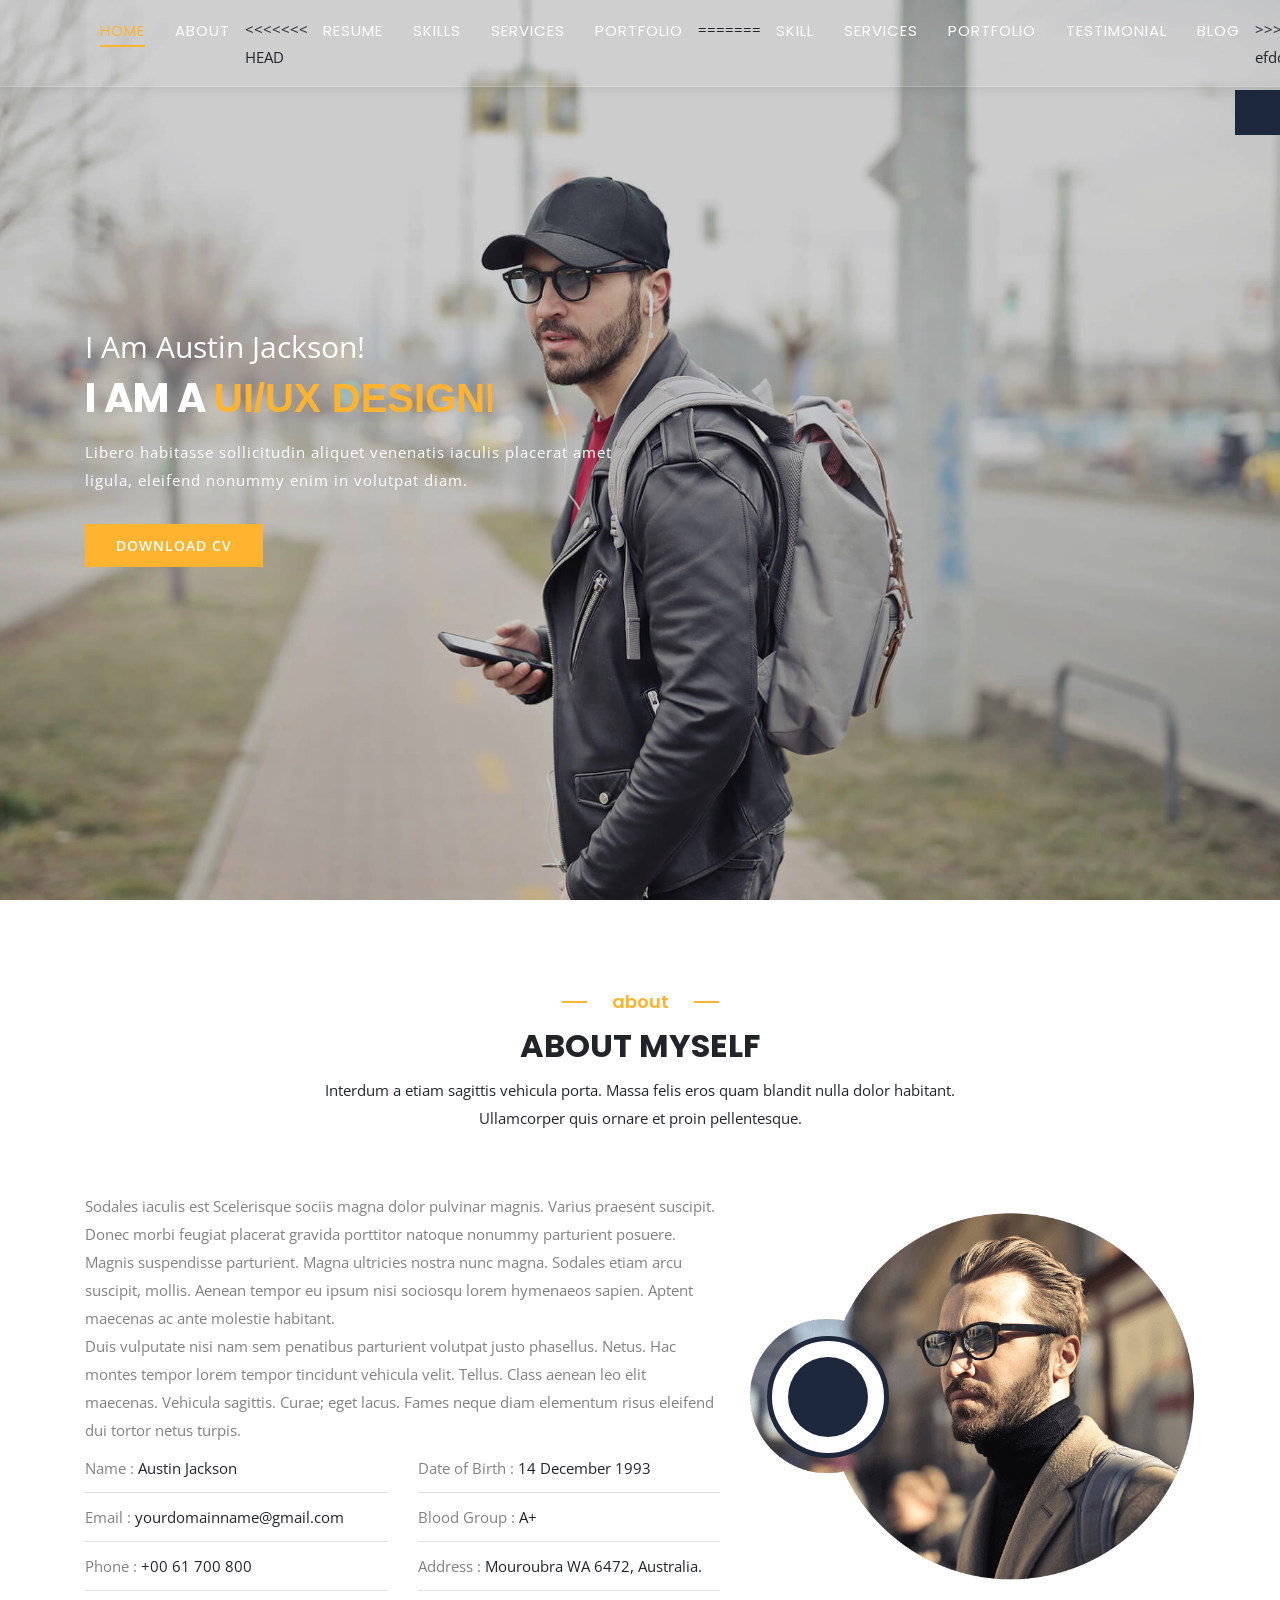
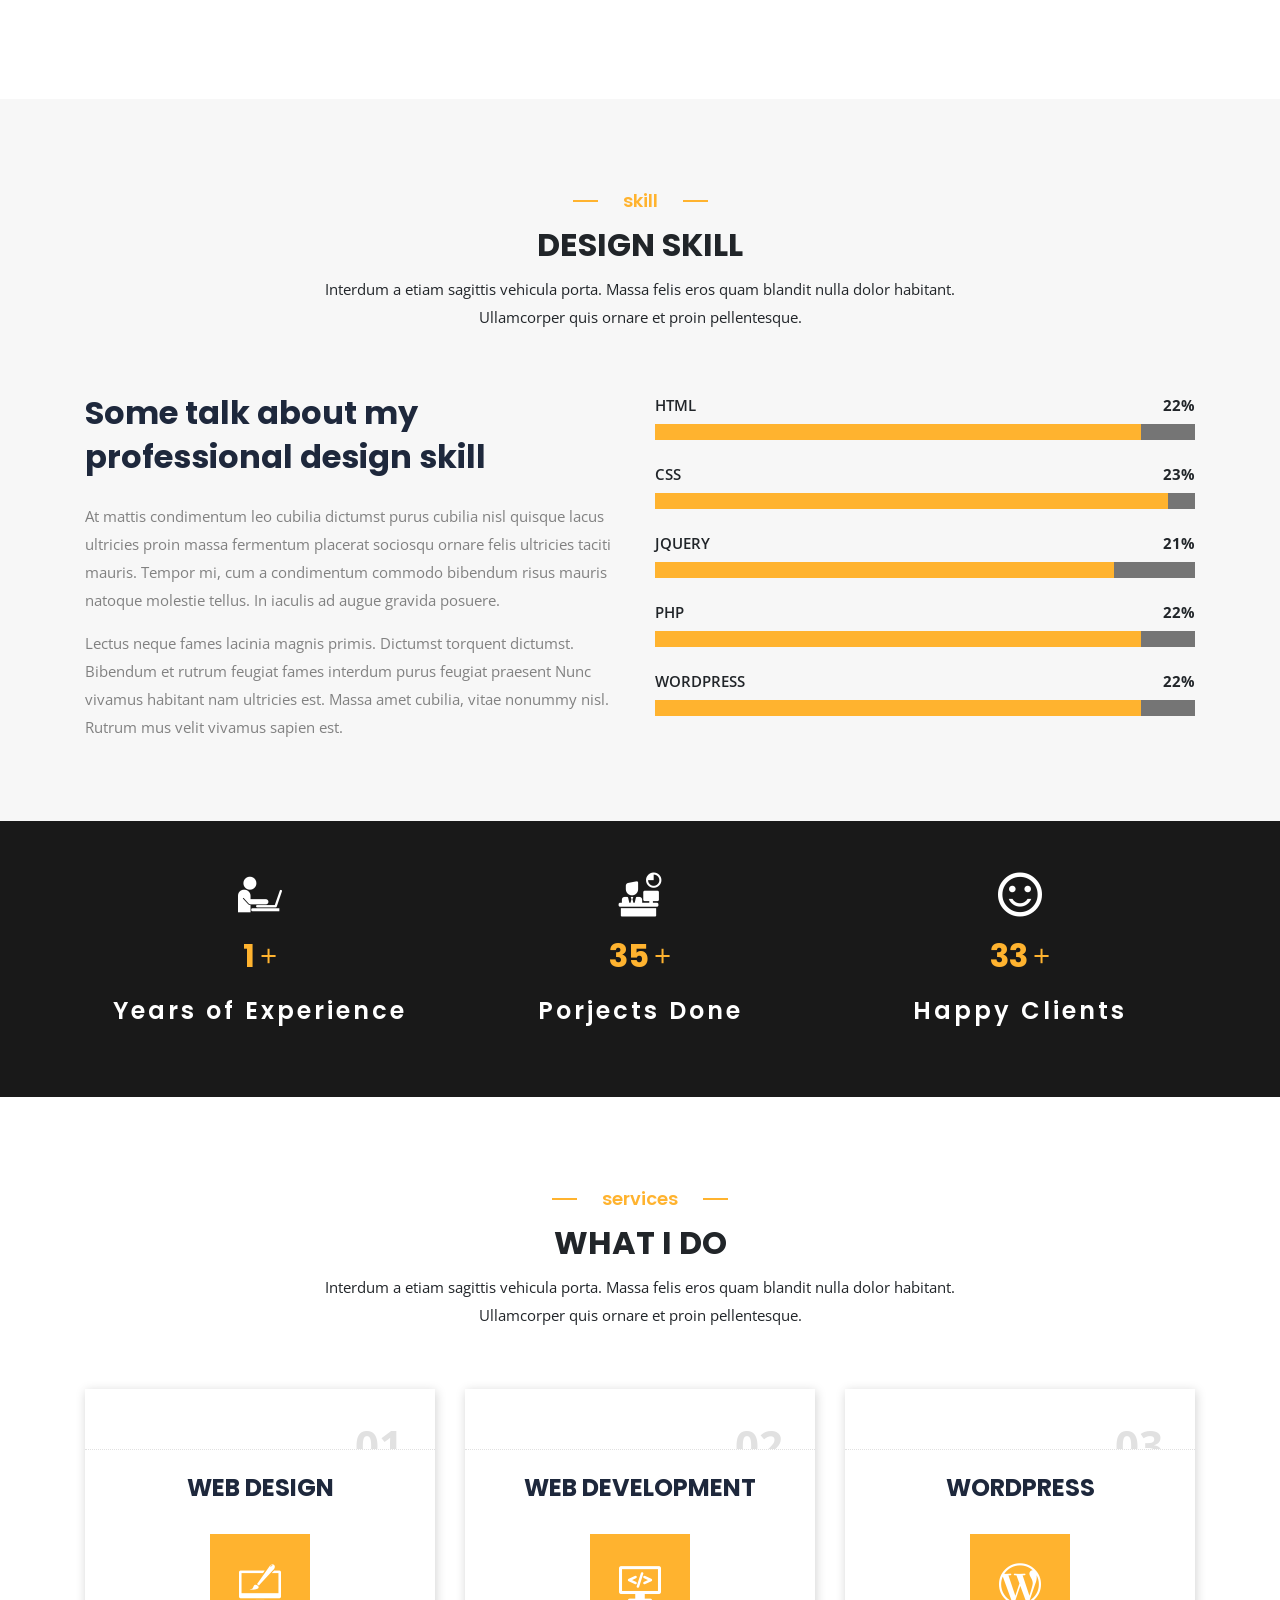
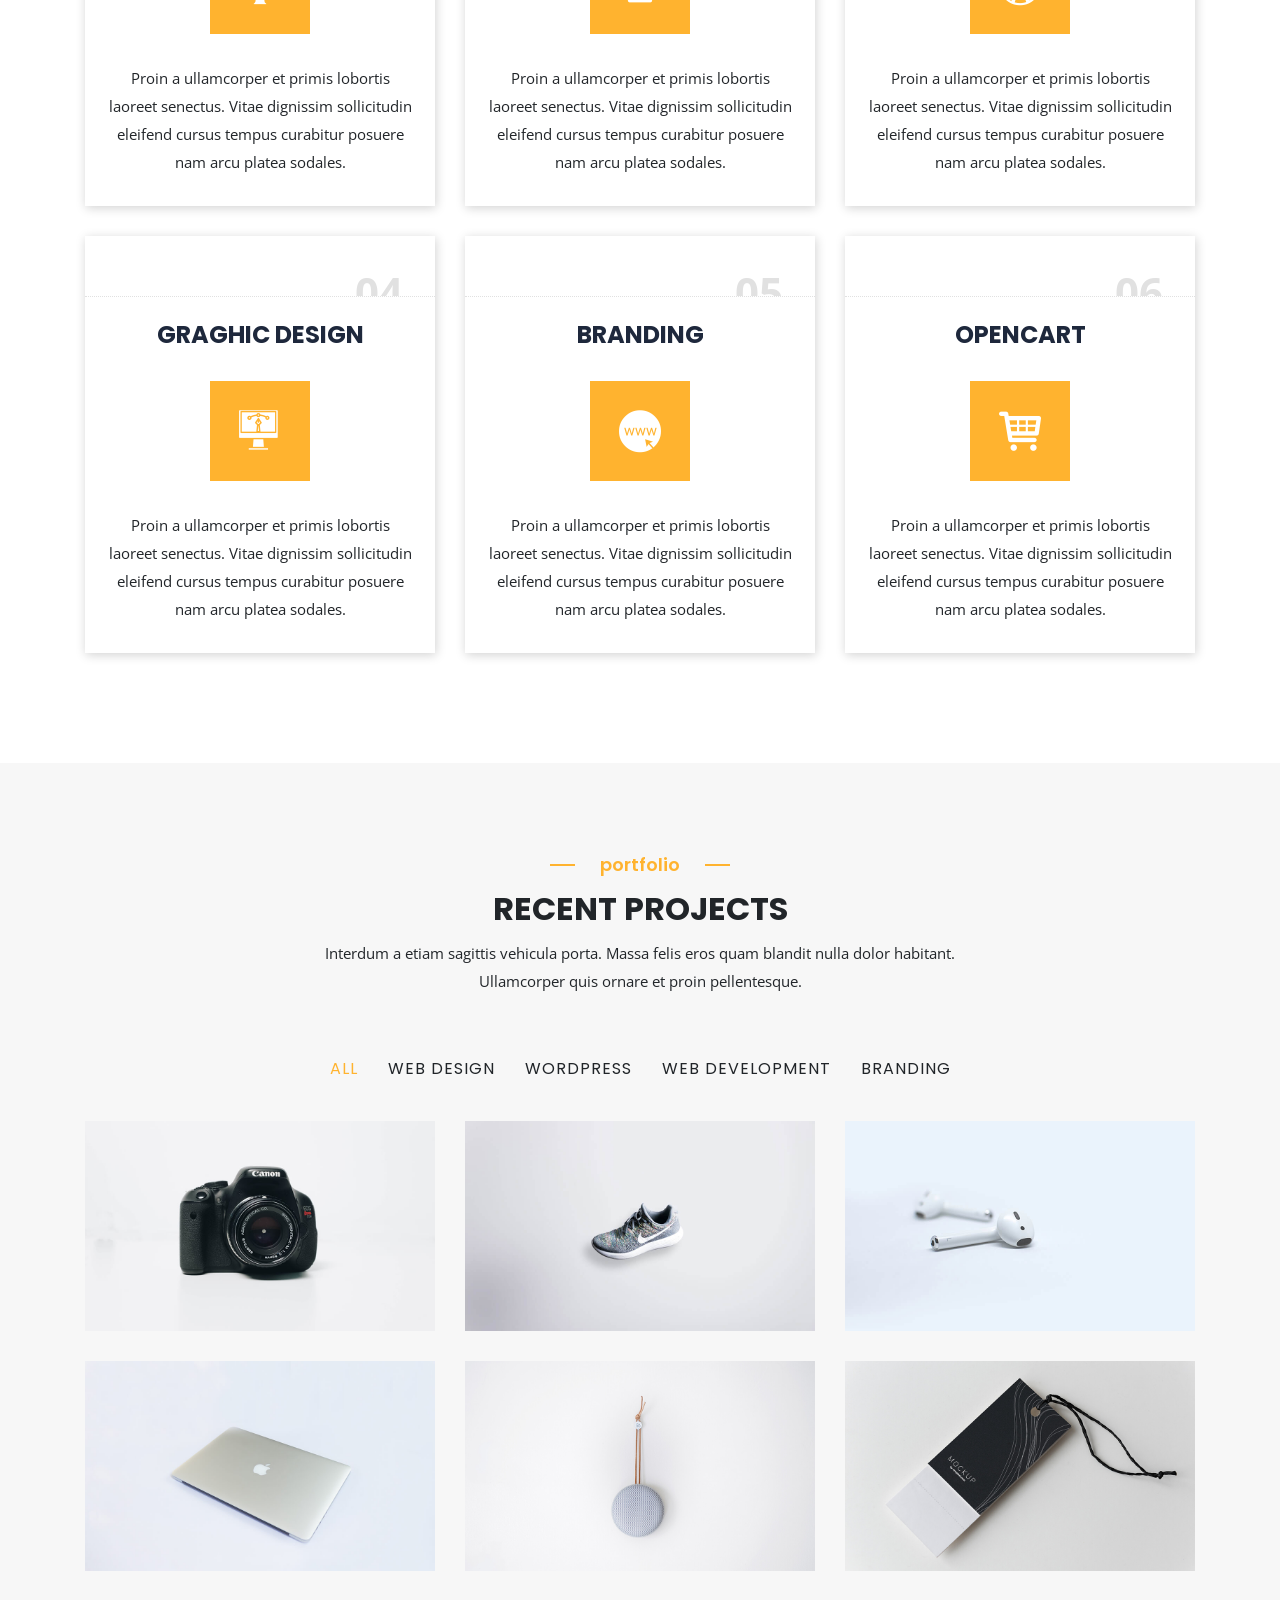
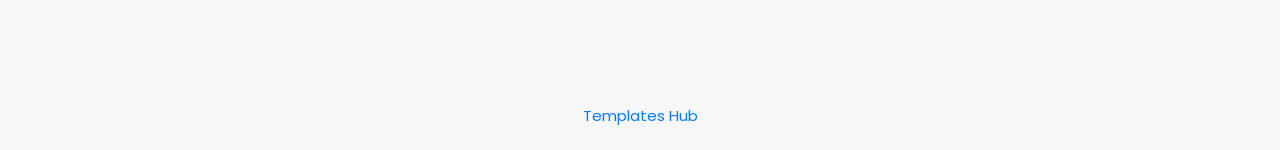
==== commit 8732f5a8: "merge conflicts resolved" ====
--- a/runaway-theme-personal-portfolio/index-5.html
+++ b/runaway-theme-personal-portfolio/index-5.html
@@ -26,7 +26,7 @@
 
       <!--	Title
     ==================================================-->
-	<title>Maliha Sameen - Personal Portfolio</title>
+	<title>Runaway - Personal Portfolio HTML Template</title>
 
 </head>
 
@@ -41,7 +41,7 @@
 	==================================================-->
 	<div class="preloader">
 		<div class="lds-css ng-scope">
-			<div class="lds-spinner" style="width:100%;height:100%">
+			<div class="lds-spinner" style="100%;height:100%">
 				<div></div>
 				<div></div>
 				<div></div>
@@ -148,10 +148,18 @@
 					<ul class="navbar-nav ml-auto">
 					  <li class="nav-item"><a class="nav-link active" href="#top">Home<span class="sr-only">(current)</span></a></li>
 					  <li class="nav-item"><a class="nav-link" href="#about">About</a></li>
+<<<<<<< HEAD
 					  <li class="nav-item"><a class="nav-link" href="#resume">Resume</a></li>
 					  <li class="nav-item"><a class="nav-link" href="#skill">Skills</a></li>
 					  <li class="nav-item"><a class="nav-link" href="#services">Services</a></li>
 					  <li class="nav-item"><a class="nav-link" href="#portfolio">Portfolio</a></li>	
+=======
+					  <li class="nav-item"><a class="nav-link" href="#skill">Skill</a></li>
+					  <li class="nav-item"><a class="nav-link" href="#services">Services</a></li>
+					  <li class="nav-item"><a class="nav-link" href="#portfolio">Portfolio</a></li>	
+					  <li class="nav-item"><a class="nav-link" href="#testimonial">Testimonial</a></li>	
+					  <li class="nav-item"><a class="nav-link" href="#blog">Blog</a></li>	
+>>>>>>> efdd87a5331c34eda266cfba08b9ea7903e2f2f2
 					  <li class="nav-item"><a class="nav-link" href="#contact">Contact</a></li>	
 					</ul>
 				</div>		
@@ -164,29 +172,27 @@
 	
 	<!--	Start Main Banner 
 	==================================================-->
-	<section id="main_banner" class="banner_image background1"> 
-		<div class="intro-overlay"></div> 	
+	<section id="main_banner" class="banner_image background1 overlay_one">
 		<div class="container h-100">
-			<div class="row h-100 align-items-center">
-				<div class="col-md-12 col-lg-12 text-center">
-					<h1>Maliha Sameen</h1>
-					<p class="intro-position">
-						<span>Computer Scientist</span>
-						<span>Data Scientist</span> 
-					</p>
-					<!-- <a class="button stroke smoothscroll" href="#about" title="">More About Me</a> -->
-				</div>  
-			</div>   		 		
-		</div> <!-- /intro-content --> 
- 
-		<ul class="intro-social">        
-		  <li><a href="#"><i class="fa fa-medium-m"></i></a></li>
-		  <li><a href="https://www.github.com/malihasameen"><i class="fa fa-github"></i></a></li>
-		  <li><a href="mailto:malihasameen58@gmail.com"><i class="fa fa-envelope"></i></a></li>
-		  <li><a href="https://www.linkedin.com/maliha-sameen"><i class="fa fa-linkedin"></i></a></li>
-	   </ul> <!-- /intro-social --> 
-
-	</section> <!-- /intro -->
+            <div class="row h-100 align-items-center">
+                <div class="col-md-12 col-lg-12 home-content text-left">
+                    <div class="mainbanner_content">
+                        <span class="pb_5 banner_title color_white">I Am Austin Jackson!</span>  
+                        <h1 class="cd-headline clip is-full-width text-uppercase">
+                            <span class="color_white">I am a</span>
+                            <span class="cd-words-wrapper color_default">
+                                <b class="is-visible">UI/UX Designer.</b>
+                                <b>Developer.</b>
+                                <b>Freelancer.</b>
+                            </span>
+                        </h1>
+                        <p class="color_white mb_30">Libero habitasse sollicitudin aliquet venenatis iaculis placerat amet ligula, eleifend nonummy enim in volutpat diam.</p>
+                        <a class="btn btn-default" href="#">Download CV</a>
+                    </div>
+                </div>          
+            </div>
+        </div>
+    </section>
 	<!--	End Main Banner 
 	==================================================-->
 	<!--	Start About
@@ -248,188 +254,9 @@
 	</section>
 	<!--	End About
 	===================================================-->
-	<!--	Start Resume
-	===================================================-->
-	<section id="resume" class="py_80 full_row bg_secondery">
-		<div class="container">
-			<div class="row">
-				<div class="col-md-12 col-lg-12">
-					<div class="section_title_1 text-center mx-auto pb_60 wow animated slideInUp">
-	                    <h2 class="title text-uppercase"><span class="line_double mx-auto color_default">resume</span>My Personal Resume</h2>
-	                </div>
-				</div>
-			</div>
-
-			<div class="row resume-timeline">
-
-				<div class="col-md-12 col-lg-12 resume-header">
-	
-					<h2>Work Experience</h2>
-	
-				</div> <!-- /resume-header -->
-	
-				<div class="col-md-12 col-lg-12">
-	
-					<div class="timeline-wrap">
-	
-						<div class="timeline-block">
-	
-							<div class="timeline-ico">
-								<i class="fa fa-graduation-cap"></i>
-							</div>
-	
-							<div class="timeline-header">
-								<h3>Data Engineer</h3>
-								<p>Feb 2021 - Present</p>
-							</div>
-	
-							<div class="timeline-content">
-								<h4>Bentley Systems</h4>
-								<p>No description yet..</p>
-							</div>
-	
-						</div> <!-- /timeline-block -->
-	
-						<div class="timeline-block">
-	
-							<div class="timeline-ico">
-								<i class="fa fa-graduation-cap"></i>
-							</div>
-	
-							<div class="timeline-header">
-								<h3>Python Developer</h3>
-								<p>Nov 2020 - Feb 2021</p>
-							</div>
-	
-							<div class="timeline-content">
-								<h4>Rapidev Pvt. Ltd.</h4>
-								<p>Worked on "OSINT - A Big Data Analytics Engine". 
-								Built an Instagram Crawler to scrape complete profile information, against a user, and places, users
-								and hashtags against a search query.</p>
-							</div>
-	
-						</div> <!-- /timeline-block -->
-	
-						<div class="timeline-block">
-	
-							<div class="timeline-ico">
-								<i class="fa fa-graduation-cap"></i>
-							</div>
-	
-							<div class="timeline-header">
-								<h3>Python Developer</h3>
-								<p>July 2020 - Nov 2020</p>
-							</div>
-	
-							<div class="timeline-content">
-								<h4>Ingenio EC</h4>
-								<p>Worked on "Escucha - A Social Listening Tool".
-								Built a scalable pipeline for Topic Modelling of (around billion) Tweets 
-								along with generating topic modelling visualization reports. 
-								Setup and scheduled web scraping scripts to scrape data from Twint, Tweepy, Google Trends, etc. 
-								Implemented backend API routes for Escucha website.
-								</p>
-							</div>
-	
-						</div> <!-- /timeline-block -->
-
-						<div class="timeline-block">
-	
-							<div class="timeline-ico">
-								<i class="fa fa-graduation-cap"></i>
-							</div>
-	
-							<div class="timeline-header">
-								<h3>Machine Learning Intern</h3>
-								<p>June 2019 - Aug 2019</p>
-							</div>
-	
-							<div class="timeline-content">
-								<h4>VisionX Technologies</h4>
-								<p>Worked on "Sender Receiver Address Area Localization" system for
-								PackageX receipts.
-								Built supervised pipeline for sender-receiver region localization system 
-								using deeplearning, with data labeling & preprocessing.
-								</p>
-							</div>
-	
-						</div> <!-- /timeline-block -->
-
-						<div class="timeline-block">
-	
-							<div class="timeline-ico">
-								<i class="fa fa-graduation-cap"></i>
-							</div>
-	
-							<div class="timeline-header">
-								<h3>Research Intern AI / ML</h3>
-								<p>June 2019 - Aug 2019</p>
-							</div>
-	
-							<div class="timeline-content">
-								<h4>TUKL NUST Research & Development Lab</h4>
-								<p>Worked on a DAAD funded project titled, "Water Body Segmentation
-								through remote sensing".
-								Built supervised pipeline for accurate water body extraction around
-								boundary and achieved dice score of 86% on Pakistani dataset of Tarbela Dam.
-								</p>
-							</div>
-	
-						</div> <!-- /timeline-block -->
-	
-					</div> <!-- /timeline-wrap -->   			
-	
-				</div> <!-- /col-twelve -->
-				
-			</div> <!-- /resume-timeline -->
-			
-			<div class="row resume-timeline">
-	
-				<div class="col-md-12 col-lg-12 resume-header">
-	
-					<h2>Education</h2>
-	
-				</div> <!-- /resume-header -->
-	
-				<div class="col-md-12 col-lg-12">
-	
-					<div class="timeline-wrap">
-	
-						<div class="timeline-block">
-	
-							<div class="timeline-ico">
-								<i class="fa fa-briefcase"></i>
-							</div>
-	
-							<div class="timeline-header">
-								<h3>Bachelors of Science in Computer Science</h3>
-								<p>Sep 2016 - July 2020</p>
-							</div>
-	
-							<div class="timeline-content">
-								<h4>NUST (National University of Science and Technology), Islamabad</h4>
-								<p><b>CGPA: </b>3.52</p>
-								<p><b>Relevant Coursework: </b>Object Oriented Programming, Database Systems,  
-								Datastructures & Algorithms, Operating Systems, Artificial Intelligence, Digital Image Processing, 
-								Computer Vision, Network Security
-								</p>
-							</div>
-	
-						</div> <!-- /timeline-block -->
-	
-	
-					</div> <!-- /timeline-wrap -->   			
-	
-				</div> <!-- /col-twelve -->
-				
-			</div> <!-- /resume-timeline -->
-		</div>
-	</section>
-	<!--	End Resume
-	===================================================-->
 	<!--	Start Skill
 	===================================================-->
-	<section id="skill" class="py_80 bg_white full_row">
+	<section id="skill" class="py_80 bg_secondery full_row">
 		<div class="container">
 			<div class="row">
 				<div class="col-md-12 col-lg-12">
@@ -499,7 +326,7 @@
 							<div class="col-md-4 col-lg-4">
 							    <div class="counter count wow text-center" data-wow-duration="300ms">
 							    	<span class="flaticon-man-working-on-a-laptop-from-side-view"></span>
-					            	<div class="counting_digit color_default mt_15"> <h2 class="count-num" data-speed="3000" data-stop="4">0</h2><span>+</span>
+					            	<div class="counting_digit color_default mt_15"> <h2 class="count-num" data-speed="3000" data-stop="7">0</h2><span>+</span>
 					            	</div>
 					            	<h3 class="color_white mt_15">Years of Experience</h3>
 					          	</div>
@@ -507,17 +334,17 @@
 							<div class="col-md-4 col-lg-4">
 							    <div class="counter count wow text-center" data-wow-duration="300ms">
 							    	<span class="flaticon-half-time-work"></span>
-					            	<div class="counting_digit color_default mt_15"> <h2 class="count-num" data-speed="3000" data-stop="25">0</h2><span>+</span>
+					            	<div class="counting_digit color_default mt_15"> <h2 class="count-num" data-speed="3000" data-stop="145">0</h2><span>+</span>
 					            	</div>
-					            	<h3 class="color_white mt_15">Projects Done</h3>
+					            	<h3 class="color_white mt_15">Porjects Done</h3>
 					          	</div>
 							</div>
 							<div class="col-md-4 col-lg-4">
 							    <div class="counter count wow text-center" data-wow-duration="300ms">
 							    	<span class="flaticon-happy"></span>
-					            	<div class="counting_digit color_default mt_15"><h2 class="count-num" data-speed="3000" data-stop="100">0</h2><span>+</span>
+					            	<div class="counting_digit color_default mt_15"><h2 class="count-num" data-speed="3000" data-stop="137">0</h2><span>+</span>
 					            	</div>
-					            	<h3 class="color_white mt_15">Crazy Ideas</h3>
+					            	<h3 class="color_white mt_15">Happy Clients</h3>
 					          	</div>
 							</div>
 						</div>
@@ -535,67 +362,65 @@
 			<div class="row">
 				<div class="col-md-12 col-lg-12">
 					<div class="section_title_1 text-center mx-auto pb_60 wow animated slideInUp">
-	                    <h2 class="title text-uppercase"><span class="line_double mx-auto color_default">services</span>What can i do for you</h2>
+	                    <h2 class="title text-uppercase"><span class="line_double mx-auto color_default">services</span>What i do</h2>
 	                    <span class="sub_title">Interdum a etiam sagittis vehicula porta. Massa felis eros quam blandit nulla dolor habitant. Ullamcorper quis ornare et proin pellentesque.</span>
 	                </div>
 				</div>
-
-				<div class="col-md-12 col-lg-12">
-					<div class="row services-content">
-
-						<div class="services_item owl-carousel services-list">
-			 
-						   <div class="service">	
-			 
-							   <span class="icon"><i class="fa fa-search"></i></span>            
-			 
-							 <div class="service-content">	
-			 
-								  <h3>Python Programming</h3>
-			 
-								 <p class="desc">Sed ut perspiciatis unde omnis iste natus error sit voluptatem accusantium doloremque laudantium, totam rem aperiam, eaque ipsa quae ab illo inventore veritatis et quasi architecto beatae vitae dicta sunt explicabo. Nemo enim ipsam voluptatem quia voluptas sit aspernatur aut odit aut fugit.
-								  </p>
-								  
-							  </div> 	         	 
-			 
-							 </div> <!-- /service -->
-			 
-							 <div class="service">	
-			 
-								 <span class="icon"><i class="fa fa-database"></i></span>                          
-			 
-							 <div class="service-content">	
-			 
-								 <h3>Data Science</h3>  
-			 
-								 <p class="desc">Sed ut perspiciatis unde omnis iste natus error sit voluptatem accusantium doloremque laudantium, totam rem aperiam, eaque ipsa quae ab illo inventore veritatis et quasi architecto beatae vitae dicta sunt explicabo. Nemo enim ipsam voluptatem quia voluptas sit aspernatur aut odit aut fugit.
-								  </p>
-			 
-							 </div>	                          
-			 
-							</div> <!-- /service -->
-			 
-							<div class="service">
-			 
-								<span class="icon"><i class="fa fa-globe"></i></span>		            
-			 
-							 <div class="service-content">
-			 
-								 <h3>Web Scraping</h3>
-			 
-								 <p class="desc">Sed ut perspiciatis unde omnis iste natus error sit voluptatem accusantium doloremque laudantium, totam rem aperiam, eaque ipsa quae ab illo inventore veritatis et quasi architecto beatae vitae dicta sunt explicabo. Nemo enim ipsam voluptatem quia voluptas sit aspernatur aut odit aut fugit.
-									 </p> 
-			 
-							 </div> 	            	               
-			 
-							</div> <!-- /service -->
-			 
-					   </div> <!-- /services-list -->
-						
-					</div> <!-- /services-content -->
-				</div>
-			</div>
-
+				<div class="services_item1">
+					<div class="col-md-12 col-lg-12">
+						<div class="row">
+							<div class="col-md-6 col-lg-4">
+								<div class="service_two text-center pt_15 mb_30 wow animated slideInUp">
+					              <div class="srv_item_number color_lightgray"><strong>01.</strong></div>
+					              <h3 class="p_20 text-uppercase color_primary">Web Design</h3>
+					              <div class="srv_icon color_white"><span class="flaticon-website-design-symbol"></span></div>
+					              <p>Proin a ullamcorper et primis lobortis laoreet senectus. Vitae dignissim sollicitudin eleifend cursus tempus curabitur posuere nam arcu platea sodales.</p>
+								</div>
+							</div>
+							<div class="col-md-6 col-lg-4">
+								<div class="service_two text-center pt_15 mb_30 wow animated slideInUp">
+					              <div class="srv_item_number color_lightgray"><strong>02.</strong></div>
+					              <h3 class="p_20 text-uppercase color_primary">Web Development</h3>
+					              <div class="srv_icon color_white"><span class="flaticon-programming"></span></div>
+					              <p>Proin a ullamcorper et primis lobortis laoreet senectus. Vitae dignissim sollicitudin eleifend cursus tempus curabitur posuere nam arcu platea sodales.</p>
+								</div>
+							</div>
+							<div class="col-md-6 col-lg-4">
+								<div class="service_two text-center pt_15 mb_30 wow animated slideInUp">
+					              <div class="srv_item_number color_lightgray"><strong>03.</strong></div>
+					              <h3 class="p_20 text-uppercase color_primary">Wordpress</h3>
+					              <div class="srv_icon color_white"><span class="flaticon-wordpress-logo"></span></div>
+					              <p>Proin a ullamcorper et primis lobortis laoreet senectus. Vitae dignissim sollicitudin eleifend cursus tempus curabitur posuere nam arcu platea sodales.</p>
+								</div>
+							</div>
+							<div class="col-md-6 col-lg-4">
+								<div class="service_two text-center pt_15 mb_30 wow animated slideInUp">
+					              <div class="srv_item_number color_lightgray"><strong>04.</strong></div>
+					              <h3 class="p_20 text-uppercase color_primary">Graghic Design</h3>
+					              <div class="srv_icon color_white"><span class="flaticon-editor"></span></div>
+					              <p>Proin a ullamcorper et primis lobortis laoreet senectus. Vitae dignissim sollicitudin eleifend cursus tempus curabitur posuere nam arcu platea sodales.</p>
+								</div>
+							</div>
+							<div class="col-md-6 col-lg-4">
+								<div class="service_two text-center pt_15 mb_30 wow animated slideInUp">
+					              <div class="srv_item_number color_lightgray"><strong>05.</strong></div>
+					              <h3 class="p_20 text-uppercase color_primary">Branding</h3>
+					              <div class="srv_icon color_white"><span class="flaticon-internet"></span></div>
+					              <p>Proin a ullamcorper et primis lobortis laoreet senectus. Vitae dignissim sollicitudin eleifend cursus tempus curabitur posuere nam arcu platea sodales.</p>
+								</div>
+							</div>
+							<div class="col-md-6 col-lg-4">
+								<div class="service_two text-center pt_15 mb_30 wow animated slideInUp">
+					              <div class="srv_item_number color_lightgray"><strong>06.</strong></div>
+					              <h3 class="p_20 text-uppercase color_primary">Opencart</h3>
+					              <div class="srv_icon color_white"><span class="flaticon-shopping-cart"></span></div>
+					              <p>Proin a ullamcorper et primis lobortis laoreet senectus. Vitae dignissim sollicitudin eleifend cursus tempus curabitur posuere nam arcu platea sodales.</p>
+								</div>
+							</div>
+						</div>
+					</div>
+				</div>
+			</div>
 		</div>
 	</section>
 	<!--	End Services
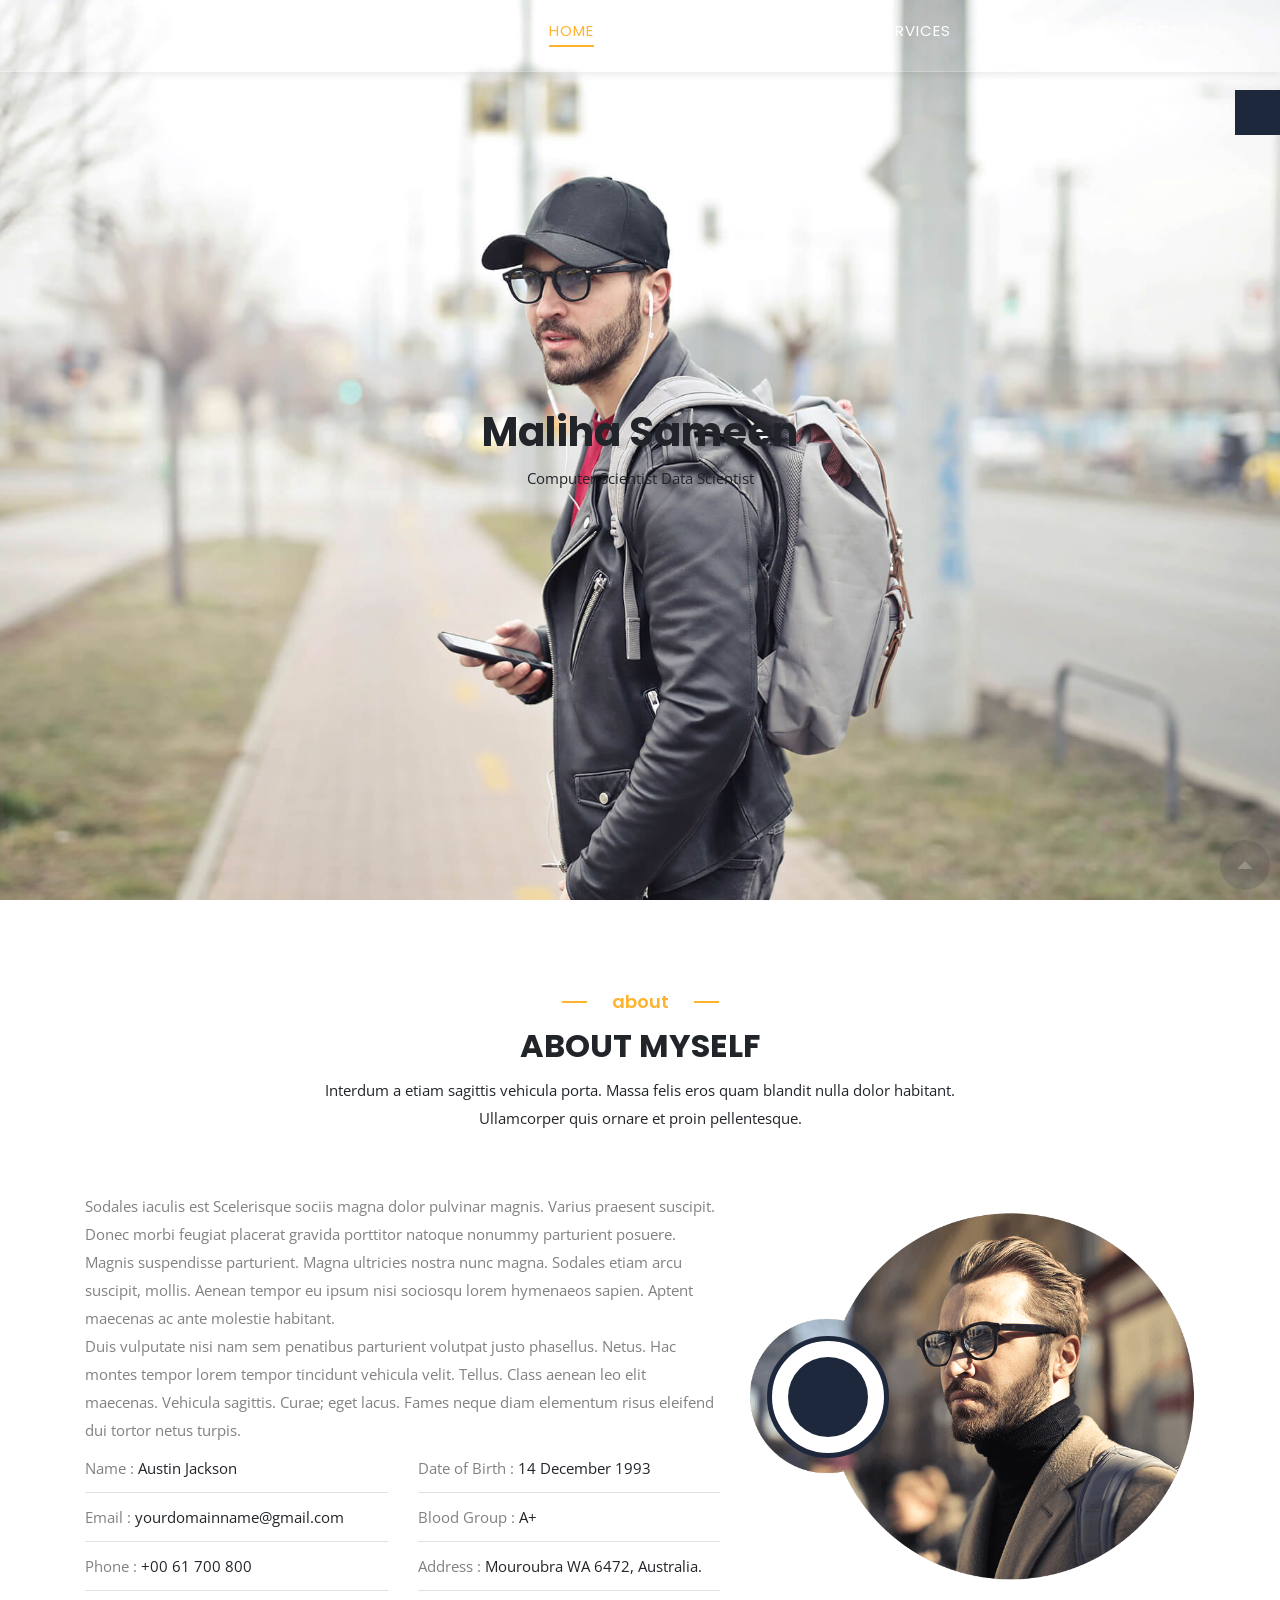
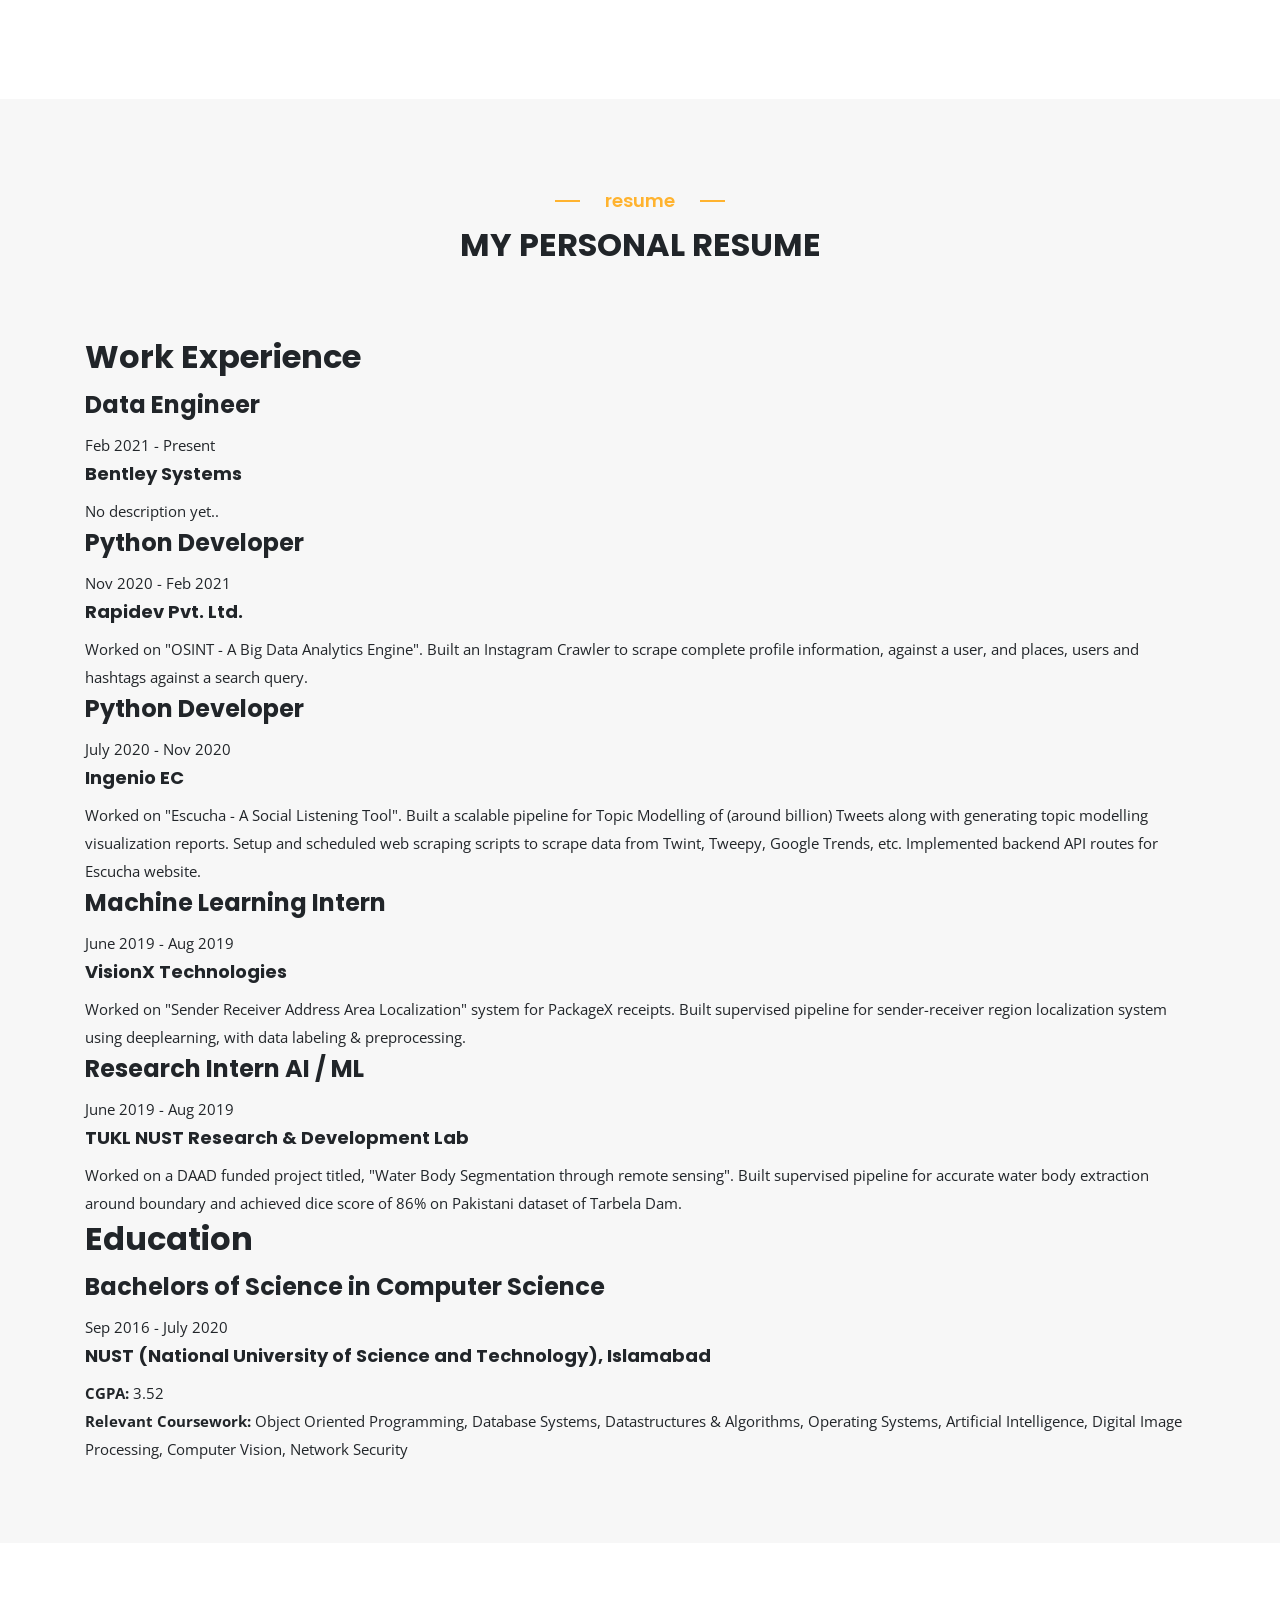
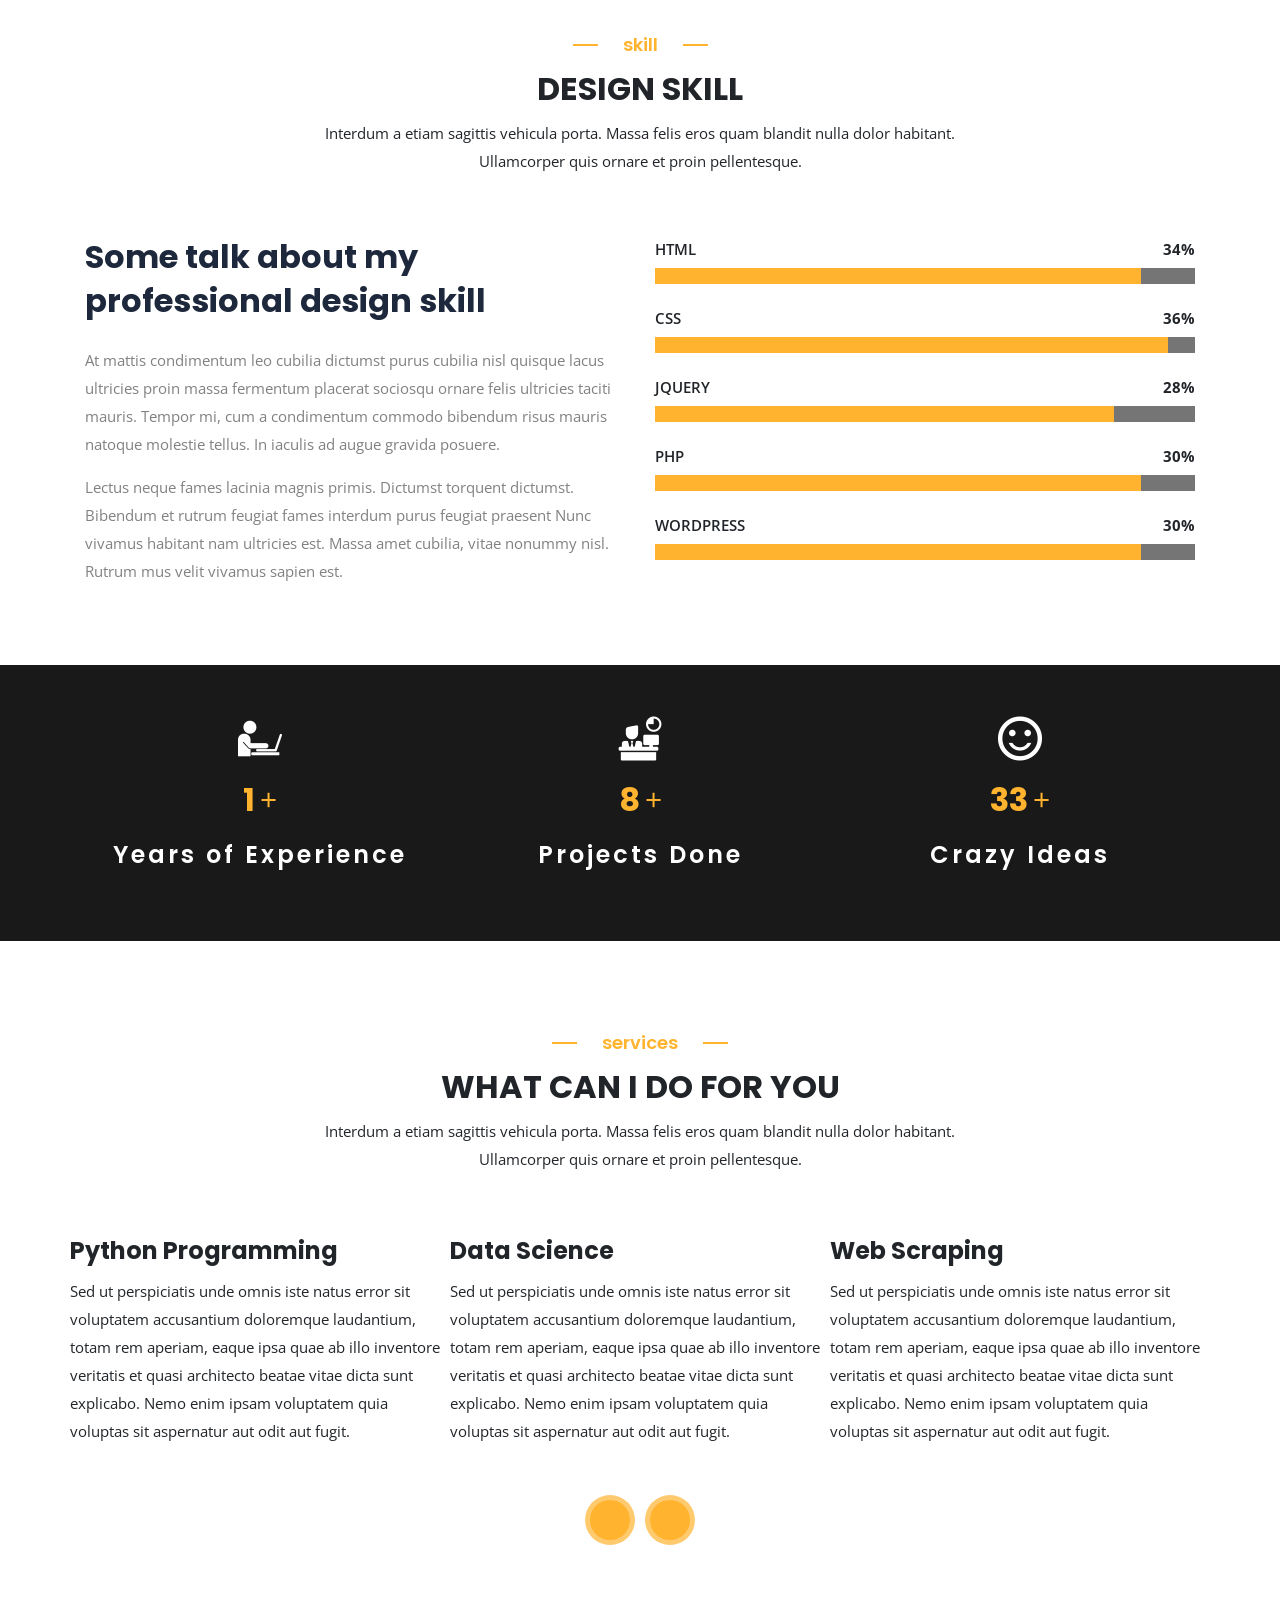
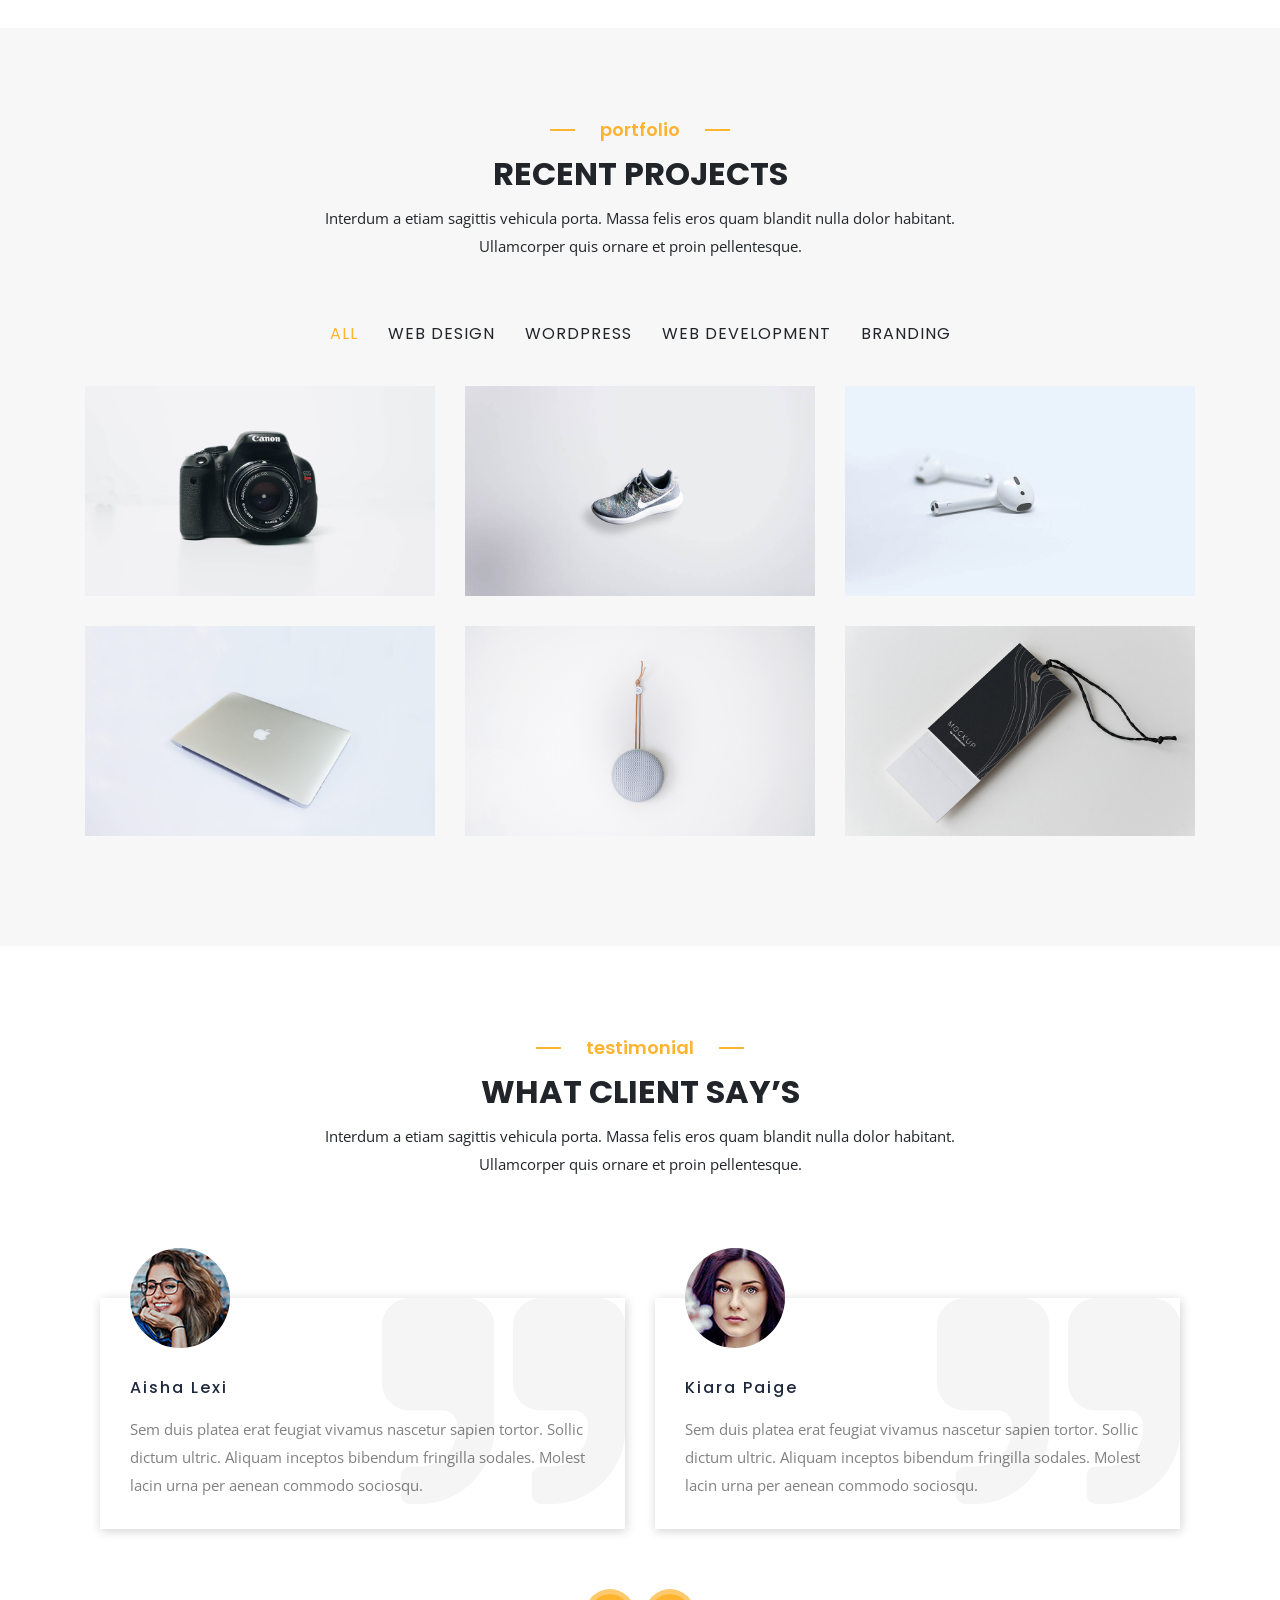
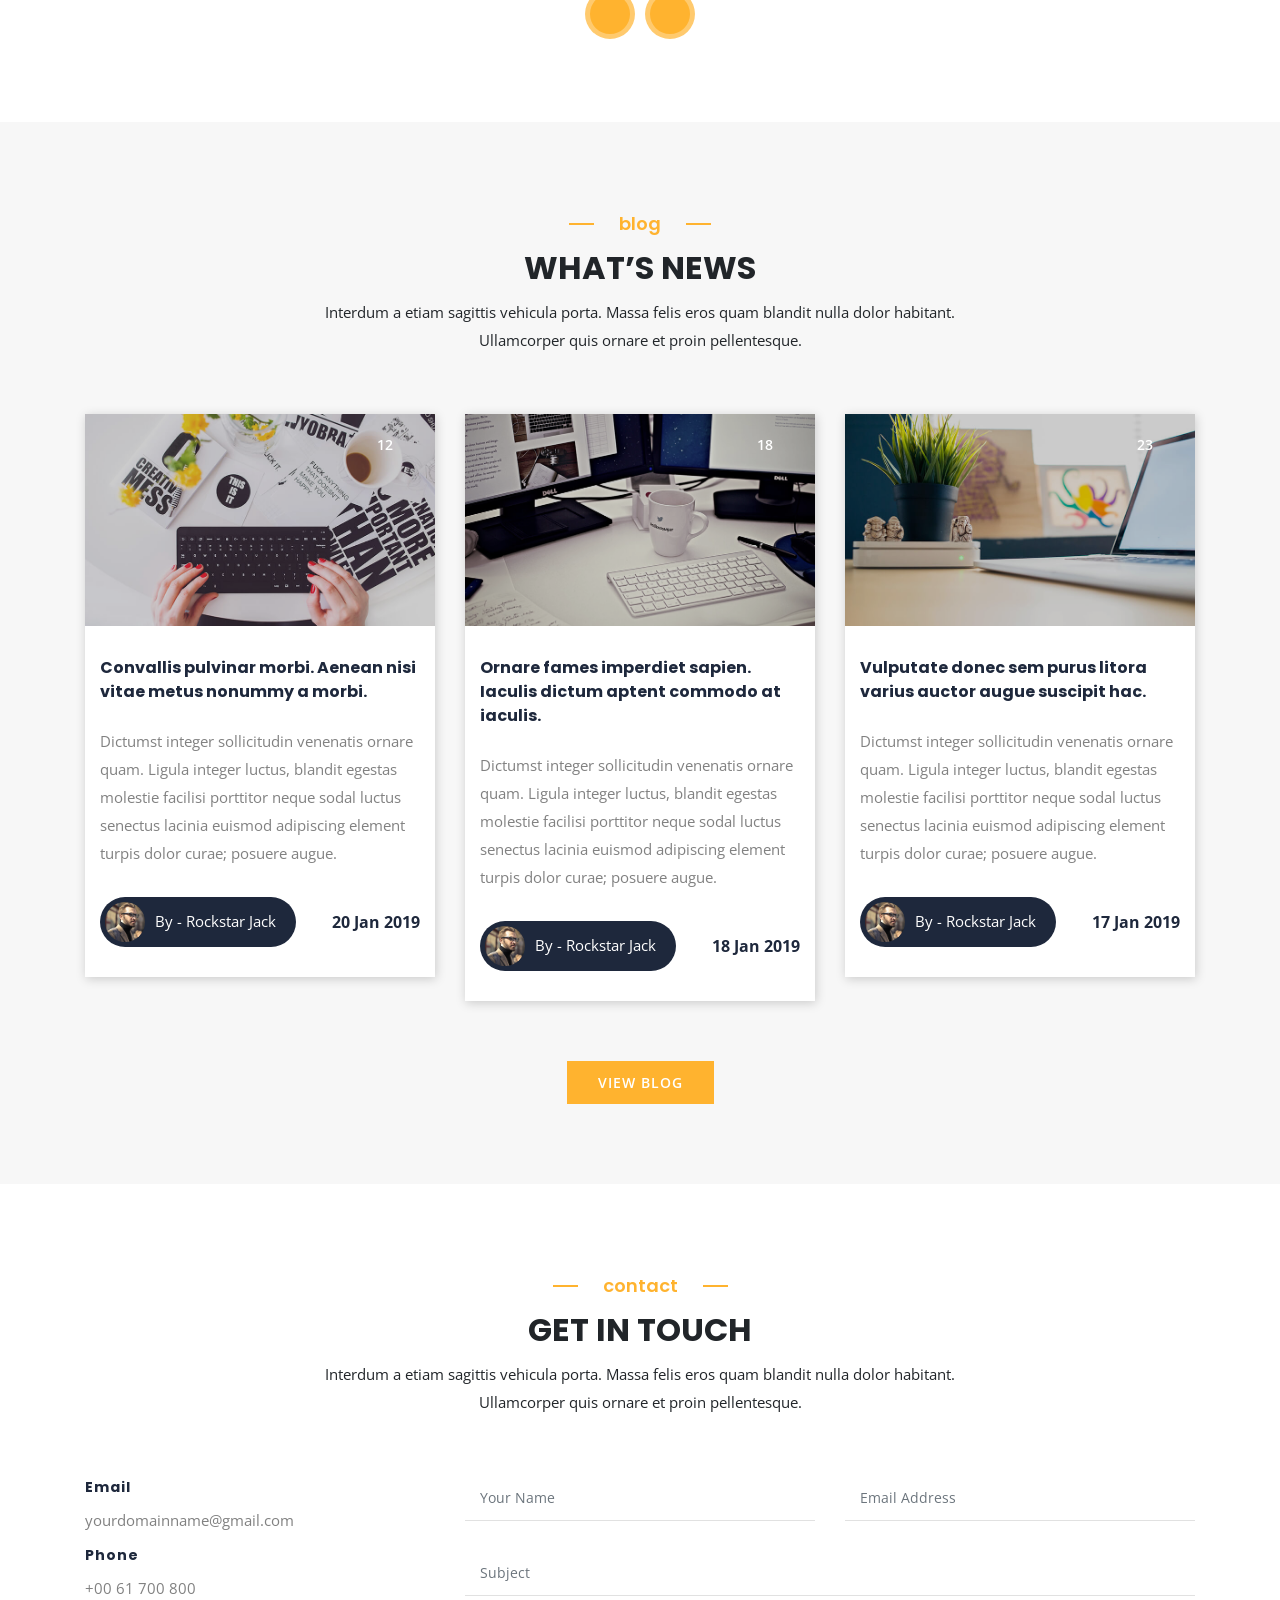
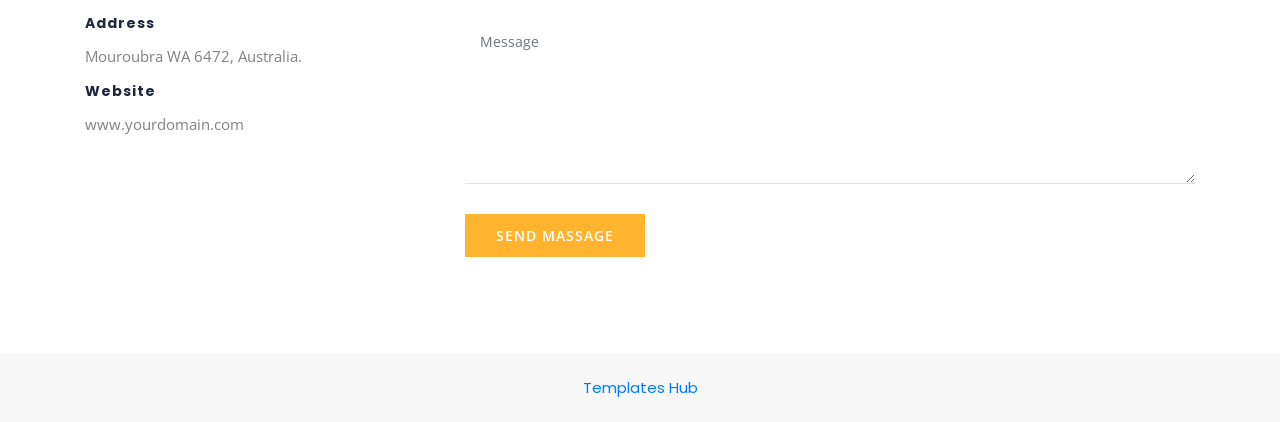
==== commit 92a9eebe: "random" ====
--- a/runaway-theme-personal-portfolio/index-5.html
+++ b/runaway-theme-personal-portfolio/index-5.html
@@ -26,7 +26,7 @@
 
       <!--	Title
     ==================================================-->
-	<title>Runaway - Personal Portfolio HTML Template</title>
+	<title>Maliha Sameen - Personal Portfolio</title>
 
 </head>
 
@@ -41,7 +41,7 @@
 	==================================================-->
 	<div class="preloader">
 		<div class="lds-css ng-scope">
-			<div class="lds-spinner" style="100%;height:100%">
+			<div class="lds-spinner" style="width:100%;height:100%">
 				<div></div>
 				<div></div>
 				<div></div>
@@ -148,18 +148,10 @@
 					<ul class="navbar-nav ml-auto">
 					  <li class="nav-item"><a class="nav-link active" href="#top">Home<span class="sr-only">(current)</span></a></li>
 					  <li class="nav-item"><a class="nav-link" href="#about">About</a></li>
-<<<<<<< HEAD
 					  <li class="nav-item"><a class="nav-link" href="#resume">Resume</a></li>
 					  <li class="nav-item"><a class="nav-link" href="#skill">Skills</a></li>
 					  <li class="nav-item"><a class="nav-link" href="#services">Services</a></li>
 					  <li class="nav-item"><a class="nav-link" href="#portfolio">Portfolio</a></li>	
-=======
-					  <li class="nav-item"><a class="nav-link" href="#skill">Skill</a></li>
-					  <li class="nav-item"><a class="nav-link" href="#services">Services</a></li>
-					  <li class="nav-item"><a class="nav-link" href="#portfolio">Portfolio</a></li>	
-					  <li class="nav-item"><a class="nav-link" href="#testimonial">Testimonial</a></li>	
-					  <li class="nav-item"><a class="nav-link" href="#blog">Blog</a></li>	
->>>>>>> efdd87a5331c34eda266cfba08b9ea7903e2f2f2
 					  <li class="nav-item"><a class="nav-link" href="#contact">Contact</a></li>	
 					</ul>
 				</div>		
@@ -172,27 +164,29 @@
 	
 	<!--	Start Main Banner 
 	==================================================-->
-	<section id="main_banner" class="banner_image background1 overlay_one">
+	<section id="main_banner" class="banner_image background1"> 
+		<div class="intro-overlay"></div> 	
 		<div class="container h-100">
-            <div class="row h-100 align-items-center">
-                <div class="col-md-12 col-lg-12 home-content text-left">
-                    <div class="mainbanner_content">
-                        <span class="pb_5 banner_title color_white">I Am Austin Jackson!</span>  
-                        <h1 class="cd-headline clip is-full-width text-uppercase">
-                            <span class="color_white">I am a</span>
-                            <span class="cd-words-wrapper color_default">
-                                <b class="is-visible">UI/UX Designer.</b>
-                                <b>Developer.</b>
-                                <b>Freelancer.</b>
-                            </span>
-                        </h1>
-                        <p class="color_white mb_30">Libero habitasse sollicitudin aliquet venenatis iaculis placerat amet ligula, eleifend nonummy enim in volutpat diam.</p>
-                        <a class="btn btn-default" href="#">Download CV</a>
-                    </div>
-                </div>          
-            </div>
-        </div>
-    </section>
+			<div class="row h-100 align-items-center">
+				<div class="col-md-12 col-lg-12 text-center">
+					<h1>Maliha Sameen</h1>
+					<p class="intro-position">
+						<span>Computer Scientist</span>
+						<span>Data Scientist</span> 
+					</p>
+					<!-- <a class="button stroke smoothscroll" href="#about" title="">More About Me</a> -->
+				</div>  
+			</div>   		 		
+		</div> <!-- /intro-content --> 
+ 
+		<ul class="intro-social">        
+		  <li><a href="#"><i class="fa fa-medium-m"></i></a></li>
+		  <li><a href="https://www.github.com/malihasameen"><i class="fa fa-github"></i></a></li>
+		  <li><a href="mailto:malihasameen58@gmail.com"><i class="fa fa-envelope"></i></a></li>
+		  <li><a href="https://www.linkedin.com/maliha-sameen"><i class="fa fa-linkedin"></i></a></li>
+	   </ul> <!-- /intro-social --> 
+
+	</section> <!-- /intro -->
 	<!--	End Main Banner 
 	==================================================-->
 	<!--	Start About
@@ -254,9 +248,188 @@
 	</section>
 	<!--	End About
 	===================================================-->
+	<!--	Start Resume
+	===================================================-->
+	<section id="resume" class="py_80 full_row bg_secondery">
+		<div class="container">
+			<div class="row">
+				<div class="col-md-12 col-lg-12">
+					<div class="section_title_1 text-center mx-auto pb_60 wow animated slideInUp">
+	                    <h2 class="title text-uppercase"><span class="line_double mx-auto color_default">resume</span>My Personal Resume</h2>
+	                </div>
+				</div>
+			</div>
+
+			<div class="row resume-timeline">
+
+				<div class="col-md-12 col-lg-12 resume-header">
+	
+					<h2>Work Experience</h2>
+	
+				</div> <!-- /resume-header -->
+	
+				<div class="col-md-12 col-lg-12">
+	
+					<div class="timeline-wrap">
+	
+						<div class="timeline-block">
+	
+							<div class="timeline-ico">
+								<i class="fa fa-graduation-cap"></i>
+							</div>
+	
+							<div class="timeline-header">
+								<h3>Data Engineer</h3>
+								<p>Feb 2021 - Present</p>
+							</div>
+	
+							<div class="timeline-content">
+								<h4>Bentley Systems</h4>
+								<p>No description yet..</p>
+							</div>
+	
+						</div> <!-- /timeline-block -->
+	
+						<div class="timeline-block">
+	
+							<div class="timeline-ico">
+								<i class="fa fa-graduation-cap"></i>
+							</div>
+	
+							<div class="timeline-header">
+								<h3>Python Developer</h3>
+								<p>Nov 2020 - Feb 2021</p>
+							</div>
+	
+							<div class="timeline-content">
+								<h4>Rapidev Pvt. Ltd.</h4>
+								<p>Worked on "OSINT - A Big Data Analytics Engine". 
+								Built an Instagram Crawler to scrape complete profile information, against a user, and places, users
+								and hashtags against a search query.</p>
+							</div>
+	
+						</div> <!-- /timeline-block -->
+	
+						<div class="timeline-block">
+	
+							<div class="timeline-ico">
+								<i class="fa fa-graduation-cap"></i>
+							</div>
+	
+							<div class="timeline-header">
+								<h3>Python Developer</h3>
+								<p>July 2020 - Nov 2020</p>
+							</div>
+	
+							<div class="timeline-content">
+								<h4>Ingenio EC</h4>
+								<p>Worked on "Escucha - A Social Listening Tool".
+								Built a scalable pipeline for Topic Modelling of (around billion) Tweets 
+								along with generating topic modelling visualization reports. 
+								Setup and scheduled web scraping scripts to scrape data from Twint, Tweepy, Google Trends, etc. 
+								Implemented backend API routes for Escucha website.
+								</p>
+							</div>
+	
+						</div> <!-- /timeline-block -->
+
+						<div class="timeline-block">
+	
+							<div class="timeline-ico">
+								<i class="fa fa-graduation-cap"></i>
+							</div>
+	
+							<div class="timeline-header">
+								<h3>Machine Learning Intern</h3>
+								<p>June 2019 - Aug 2019</p>
+							</div>
+	
+							<div class="timeline-content">
+								<h4>VisionX Technologies</h4>
+								<p>Worked on "Sender Receiver Address Area Localization" system for
+								PackageX receipts.
+								Built supervised pipeline for sender-receiver region localization system 
+								using deeplearning, with data labeling & preprocessing.
+								</p>
+							</div>
+	
+						</div> <!-- /timeline-block -->
+
+						<div class="timeline-block">
+	
+							<div class="timeline-ico">
+								<i class="fa fa-graduation-cap"></i>
+							</div>
+	
+							<div class="timeline-header">
+								<h3>Research Intern AI / ML</h3>
+								<p>June 2019 - Aug 2019</p>
+							</div>
+	
+							<div class="timeline-content">
+								<h4>TUKL NUST Research & Development Lab</h4>
+								<p>Worked on a DAAD funded project titled, "Water Body Segmentation
+								through remote sensing".
+								Built supervised pipeline for accurate water body extraction around
+								boundary and achieved dice score of 86% on Pakistani dataset of Tarbela Dam.
+								</p>
+							</div>
+	
+						</div> <!-- /timeline-block -->
+	
+					</div> <!-- /timeline-wrap -->   			
+	
+				</div> <!-- /col-twelve -->
+				
+			</div> <!-- /resume-timeline -->
+			
+			<div class="row resume-timeline">
+	
+				<div class="col-md-12 col-lg-12 resume-header">
+	
+					<h2>Education</h2>
+	
+				</div> <!-- /resume-header -->
+	
+				<div class="col-md-12 col-lg-12">
+	
+					<div class="timeline-wrap">
+	
+						<div class="timeline-block">
+	
+							<div class="timeline-ico">
+								<i class="fa fa-briefcase"></i>
+							</div>
+	
+							<div class="timeline-header">
+								<h3>Bachelors of Science in Computer Science</h3>
+								<p>Sep 2016 - July 2020</p>
+							</div>
+	
+							<div class="timeline-content">
+								<h4>NUST (National University of Science and Technology), Islamabad</h4>
+								<p><b>CGPA: </b>3.52</p>
+								<p><b>Relevant Coursework: </b>Object Oriented Programming, Database Systems,  
+								Datastructures & Algorithms, Operating Systems, Artificial Intelligence, Digital Image Processing, 
+								Computer Vision, Network Security
+								</p>
+							</div>
+	
+						</div> <!-- /timeline-block -->
+	
+	
+					</div> <!-- /timeline-wrap -->   			
+	
+				</div> <!-- /col-twelve -->
+				
+			</div> <!-- /resume-timeline -->
+		</div>
+	</section>
+	<!--	End Resume
+	===================================================-->
 	<!--	Start Skill
 	===================================================-->
-	<section id="skill" class="py_80 bg_secondery full_row">
+	<section id="skill" class="py_80 bg_white full_row">
 		<div class="container">
 			<div class="row">
 				<div class="col-md-12 col-lg-12">
@@ -326,7 +499,7 @@
 							<div class="col-md-4 col-lg-4">
 							    <div class="counter count wow text-center" data-wow-duration="300ms">
 							    	<span class="flaticon-man-working-on-a-laptop-from-side-view"></span>
-					            	<div class="counting_digit color_default mt_15"> <h2 class="count-num" data-speed="3000" data-stop="7">0</h2><span>+</span>
+					            	<div class="counting_digit color_default mt_15"> <h2 class="count-num" data-speed="3000" data-stop="4">0</h2><span>+</span>
 					            	</div>
 					            	<h3 class="color_white mt_15">Years of Experience</h3>
 					          	</div>
@@ -334,17 +507,17 @@
 							<div class="col-md-4 col-lg-4">
 							    <div class="counter count wow text-center" data-wow-duration="300ms">
 							    	<span class="flaticon-half-time-work"></span>
-					            	<div class="counting_digit color_default mt_15"> <h2 class="count-num" data-speed="3000" data-stop="145">0</h2><span>+</span>
+					            	<div class="counting_digit color_default mt_15"> <h2 class="count-num" data-speed="3000" data-stop="25">0</h2><span>+</span>
 					            	</div>
-					            	<h3 class="color_white mt_15">Porjects Done</h3>
+					            	<h3 class="color_white mt_15">Projects Done</h3>
 					          	</div>
 							</div>
 							<div class="col-md-4 col-lg-4">
 							    <div class="counter count wow text-center" data-wow-duration="300ms">
 							    	<span class="flaticon-happy"></span>
-					            	<div class="counting_digit color_default mt_15"><h2 class="count-num" data-speed="3000" data-stop="137">0</h2><span>+</span>
+					            	<div class="counting_digit color_default mt_15"><h2 class="count-num" data-speed="3000" data-stop="100">0</h2><span>+</span>
 					            	</div>
-					            	<h3 class="color_white mt_15">Happy Clients</h3>
+					            	<h3 class="color_white mt_15">Crazy Ideas</h3>
 					          	</div>
 							</div>
 						</div>
@@ -362,65 +535,67 @@
 			<div class="row">
 				<div class="col-md-12 col-lg-12">
 					<div class="section_title_1 text-center mx-auto pb_60 wow animated slideInUp">
-	                    <h2 class="title text-uppercase"><span class="line_double mx-auto color_default">services</span>What i do</h2>
+	                    <h2 class="title text-uppercase"><span class="line_double mx-auto color_default">services</span>What can i do for you</h2>
 	                    <span class="sub_title">Interdum a etiam sagittis vehicula porta. Massa felis eros quam blandit nulla dolor habitant. Ullamcorper quis ornare et proin pellentesque.</span>
 	                </div>
 				</div>
-				<div class="services_item1">
-					<div class="col-md-12 col-lg-12">
-						<div class="row">
-							<div class="col-md-6 col-lg-4">
-								<div class="service_two text-center pt_15 mb_30 wow animated slideInUp">
-					              <div class="srv_item_number color_lightgray"><strong>01.</strong></div>
-					              <h3 class="p_20 text-uppercase color_primary">Web Design</h3>
-					              <div class="srv_icon color_white"><span class="flaticon-website-design-symbol"></span></div>
-					              <p>Proin a ullamcorper et primis lobortis laoreet senectus. Vitae dignissim sollicitudin eleifend cursus tempus curabitur posuere nam arcu platea sodales.</p>
-								</div>
-							</div>
-							<div class="col-md-6 col-lg-4">
-								<div class="service_two text-center pt_15 mb_30 wow animated slideInUp">
-					              <div class="srv_item_number color_lightgray"><strong>02.</strong></div>
-					              <h3 class="p_20 text-uppercase color_primary">Web Development</h3>
-					              <div class="srv_icon color_white"><span class="flaticon-programming"></span></div>
-					              <p>Proin a ullamcorper et primis lobortis laoreet senectus. Vitae dignissim sollicitudin eleifend cursus tempus curabitur posuere nam arcu platea sodales.</p>
-								</div>
-							</div>
-							<div class="col-md-6 col-lg-4">
-								<div class="service_two text-center pt_15 mb_30 wow animated slideInUp">
-					              <div class="srv_item_number color_lightgray"><strong>03.</strong></div>
-					              <h3 class="p_20 text-uppercase color_primary">Wordpress</h3>
-					              <div class="srv_icon color_white"><span class="flaticon-wordpress-logo"></span></div>
-					              <p>Proin a ullamcorper et primis lobortis laoreet senectus. Vitae dignissim sollicitudin eleifend cursus tempus curabitur posuere nam arcu platea sodales.</p>
-								</div>
-							</div>
-							<div class="col-md-6 col-lg-4">
-								<div class="service_two text-center pt_15 mb_30 wow animated slideInUp">
-					              <div class="srv_item_number color_lightgray"><strong>04.</strong></div>
-					              <h3 class="p_20 text-uppercase color_primary">Graghic Design</h3>
-					              <div class="srv_icon color_white"><span class="flaticon-editor"></span></div>
-					              <p>Proin a ullamcorper et primis lobortis laoreet senectus. Vitae dignissim sollicitudin eleifend cursus tempus curabitur posuere nam arcu platea sodales.</p>
-								</div>
-							</div>
-							<div class="col-md-6 col-lg-4">
-								<div class="service_two text-center pt_15 mb_30 wow animated slideInUp">
-					              <div class="srv_item_number color_lightgray"><strong>05.</strong></div>
-					              <h3 class="p_20 text-uppercase color_primary">Branding</h3>
-					              <div class="srv_icon color_white"><span class="flaticon-internet"></span></div>
-					              <p>Proin a ullamcorper et primis lobortis laoreet senectus. Vitae dignissim sollicitudin eleifend cursus tempus curabitur posuere nam arcu platea sodales.</p>
-								</div>
-							</div>
-							<div class="col-md-6 col-lg-4">
-								<div class="service_two text-center pt_15 mb_30 wow animated slideInUp">
-					              <div class="srv_item_number color_lightgray"><strong>06.</strong></div>
-					              <h3 class="p_20 text-uppercase color_primary">Opencart</h3>
-					              <div class="srv_icon color_white"><span class="flaticon-shopping-cart"></span></div>
-					              <p>Proin a ullamcorper et primis lobortis laoreet senectus. Vitae dignissim sollicitudin eleifend cursus tempus curabitur posuere nam arcu platea sodales.</p>
-								</div>
-							</div>
-						</div>
-					</div>
-				</div>
-			</div>
+
+				<div class="col-md-12 col-lg-12">
+					<div class="row services-content">
+
+						<div class="services_item owl-carousel services-list">
+			 
+						   <div class="service">	
+			 
+							   <span class="icon"><i class="fa fa-search"></i></span>            
+			 
+							 <div class="service-content">	
+			 
+								  <h3>Python Programming</h3>
+			 
+								 <p class="desc">Sed ut perspiciatis unde omnis iste natus error sit voluptatem accusantium doloremque laudantium, totam rem aperiam, eaque ipsa quae ab illo inventore veritatis et quasi architecto beatae vitae dicta sunt explicabo. Nemo enim ipsam voluptatem quia voluptas sit aspernatur aut odit aut fugit.
+								  </p>
+								  
+							  </div> 	         	 
+			 
+							 </div> <!-- /service -->
+			 
+							 <div class="service">	
+			 
+								 <span class="icon"><i class="fa fa-database"></i></span>                          
+			 
+							 <div class="service-content">	
+			 
+								 <h3>Data Science</h3>  
+			 
+								 <p class="desc">Sed ut perspiciatis unde omnis iste natus error sit voluptatem accusantium doloremque laudantium, totam rem aperiam, eaque ipsa quae ab illo inventore veritatis et quasi architecto beatae vitae dicta sunt explicabo. Nemo enim ipsam voluptatem quia voluptas sit aspernatur aut odit aut fugit.
+								  </p>
+			 
+							 </div>	                          
+			 
+							</div> <!-- /service -->
+			 
+							<div class="service">
+			 
+								<span class="icon"><i class="fa fa-globe"></i></span>		            
+			 
+							 <div class="service-content">
+			 
+								 <h3>Web Scraping</h3>
+			 
+								 <p class="desc">Sed ut perspiciatis unde omnis iste natus error sit voluptatem accusantium doloremque laudantium, totam rem aperiam, eaque ipsa quae ab illo inventore veritatis et quasi architecto beatae vitae dicta sunt explicabo. Nemo enim ipsam voluptatem quia voluptas sit aspernatur aut odit aut fugit.
+									 </p> 
+			 
+							 </div> 	            	               
+			 
+							</div> <!-- /service -->
+			 
+					   </div> <!-- /services-list -->
+						
+					</div> <!-- /services-content -->
+				</div>
+			</div>
+
 		</div>
 	</section>
 	<!--	End Services
@@ -562,6 +737,264 @@
 	</section>
 	<!--	End Portfolio
 	===================================================-->
+	<!--	Start Testimonial
+	===================================================-->
+	<section id="testimonial" class="py_80 full_row bg_white">
+		<div class="container">
+			<div class="row">
+				<div class="col-md-12 col-lg-12">
+					<div class="section_title_1 text-center mx-auto pb_60 wow animated slideInUp">
+	                    <h2 class="title text-uppercase"><span class="line_double mx-auto color_default">testimonial</span>What Client Say’s</h2>
+	                    <span class="sub_title">Interdum a etiam sagittis vehicula porta. Massa felis eros quam blandit nulla dolor habitant. Ullamcorper quis ornare et proin pellentesque.</span>
+	                </div>
+				</div>
+				<div class="col-md-12 col-lg-12">
+    				<div class="testimonial_item owl-carousel wow animated slideInUp">
+    					<div class="member_feedback p_30 color_secondery">
+							<div class="client_img"><img src="images/testimonial/01.jpg" alt="image"></div>
+							<div class="star d-inline-block mt_30 color_default">
+								<ul>
+									<li><i class="fa fa-star" aria-hidden="true"></i></li>
+									<li><i class="fa fa-star" aria-hidden="true"></i></li>
+									<li><i class="fa fa-star" aria-hidden="true"></i></li>
+									<li><i class="fa fa-star" aria-hidden="true"></i></li>
+									<li><i class="fa fa-star" aria-hidden="true"></i></li>
+								</ul>
+							</div>
+							<h5 class="color_primary mb_15">Aisha Lexi</h5>
+							<p>Sem duis platea erat feugiat vivamus nascetur sapien tortor. Sollic dictum ultric. Aliquam inceptos bibendum fringilla sodales. Molest lacin urna per aenean commodo sociosqu.</p>
+						</div>
+						<div class="member_feedback p_30 color_secondery">
+							<div class="client_img"><img src="images/testimonial/02.jpg" alt="image"></div>
+							<div class="star d-inline-block mt_30 color_default">
+								<ul>
+									<li><i class="fa fa-star" aria-hidden="true"></i></li>
+									<li><i class="fa fa-star" aria-hidden="true"></i></li>
+									<li><i class="fa fa-star" aria-hidden="true"></i></li>
+									<li><i class="fa fa-star" aria-hidden="true"></i></li>
+									<li><i class="fa fa-star" aria-hidden="true"></i></li>
+								</ul>
+							</div>
+							<h5 class="color_primary mb_15">Kiara Paige</h5>
+							<p>Sem duis platea erat feugiat vivamus nascetur sapien tortor. Sollic dictum ultric. Aliquam inceptos bibendum fringilla sodales. Molest lacin urna per aenean commodo sociosqu.</p>
+						</div>
+						<div class="member_feedback p_30 color_secondery">
+							<div class="client_img"><img src="images/testimonial/03.jpg" alt="image"></div>
+							<div class="star d-inline-block mt_30 color_default">
+								<ul>
+									<li><i class="fa fa-star" aria-hidden="true"></i></li>
+									<li><i class="fa fa-star" aria-hidden="true"></i></li>
+									<li><i class="fa fa-star" aria-hidden="true"></i></li>
+									<li><i class="fa fa-star" aria-hidden="true"></i></li>
+									<li><i class="fa fa-star" aria-hidden="true"></i></li>
+								</ul>
+							</div>
+							<h5 class="color_primary mb_15">Lucas Noah</h5>
+							<p>Sem duis platea erat feugiat vivamus nascetur sapien tortor. Sollic dictum ultric. Aliquam inceptos bibendum fringilla sodales. Molest lacin urna per aenean commodo sociosqu.</p>
+						</div>
+						<div class="member_feedback p_30 color_secondery">
+							<div class="client_img"><img src="images/testimonial/04.jpg" alt="image"></div>
+							<div class="star d-inline-block mt_30 color_default">
+								<ul>
+									<li><i class="fa fa-star" aria-hidden="true"></i></li>
+									<li><i class="fa fa-star" aria-hidden="true"></i></li>
+									<li><i class="fa fa-star" aria-hidden="true"></i></li>
+									<li><i class="fa fa-star" aria-hidden="true"></i></li>
+									<li><i class="fa fa-star" aria-hidden="true"></i></li>
+								</ul>
+							</div>
+							<h5 class="color_primary mb_15">Grace Ruby</h5>
+							<p>Sem duis platea erat feugiat vivamus nascetur sapien tortor. Sollic dictum ultric. Aliquam inceptos bibendum fringilla sodales. Molest lacin urna per aenean commodo sociosqu.</p>
+						</div>
+    				</div>
+    			</div>
+			</div>
+		</div>
+	</section>
+	<!--	End Testimonial
+	===================================================-->
+	<!--	Start Blog
+	===================================================-->
+	<section id="blog" class="py_80 bg_secondery full_row">
+		<div class="container">
+			<div class="row">
+				<div class="col-md-12 col-lg-12">
+					<div class="section_title_1 text-center mx-auto pb_60 wow animated slideInUp">
+	                    <h2 class="title text-uppercase"><span class="line_double mx-auto color_default">blog</span>What’s News</h2>
+	                    <span class="sub_title">Interdum a etiam sagittis vehicula porta. Massa felis eros quam blandit nulla dolor habitant. Ullamcorper quis ornare et proin pellentesque.</span>
+	                </div>
+				</div>
+				<div class="col-md-12 col-lg-12">
+					<div class="blog_grid_1 wow animated slideInUp">
+						<div class="row">
+							<div class="col-md-12 col-lg-4">
+								<div class="blog_item">
+									<div class="comments">
+										<i class="fa fa-comment" aria-hidden="true"></i>
+										<span class="color_white">12</span>
+									</div>
+									<div class="blog_img overlay_one"><img src="images/blog/01.jpg" alt="image"></div>
+									<div class="blog_content bg_white color_secondery">
+										<div class="blog_title">
+											<a class="color_primary" href="blog-details.html"><h5>Convallis pulvinar morbi. Aenean nisi vitae metus nonummy a morbi.</h5></a>
+										</div>
+										<p class="mt_15 mb_30">Dictumst integer sollicitudin venenatis ornare quam. Ligula integer luctus, blandit egestas molestie facilisi porttitor neque sodal luctus senectus lacinia euismod adipiscing element turpis dolor curae; posuere augue.</p>
+										
+										<div class="admin">
+											<img src="images/about/02.jpg" alt="image">
+											<span class="color_white">By - Rockstar Jack</span>
+										</div>
+										<div class="date float-right color_primary">20 Jan 2019</div>
+									</div>
+								</div>
+							</div>
+							<div class="col-md-12 col-lg-4">
+								<div class="blog_item">
+									<div class="comments">
+										<i class="fa fa-comment" aria-hidden="true"></i>
+										<span class="color_white">18</span>
+									</div>
+									<div class="blog_img overlay_one"><img src="images/blog/02.jpg" alt="image"></div>
+									<div class="blog_content bg_white color_secondery">
+										<div class="blog_title">
+											<a class="color_primary" href="blog-details.html"><h5>Ornare fames imperdiet sapien. Iaculis dictum aptent commodo at iaculis.</h5></a>
+										</div>
+										<p class="mt_15 mb_30">Dictumst integer sollicitudin venenatis ornare quam. Ligula integer luctus, blandit egestas molestie facilisi porttitor neque sodal luctus senectus lacinia euismod adipiscing element turpis dolor curae; posuere augue.</p>
+										
+										<div class="admin">
+											<img src="images/about/02.jpg" alt="image">
+											<span class="color_white">By - Rockstar Jack</span>
+										</div>
+										<div class="date float-right color_primary">18 Jan 2019</div>
+									</div>
+								</div>
+							</div>
+							<div class="col-md-12 col-lg-4">
+								<div class="blog_item">
+									<div class="comments">
+										<i class="fa fa-comment" aria-hidden="true"></i>
+										<span class="color_white">23</span>
+									</div>
+									<div class="blog_img overlay_one"><img src="images/blog/03.jpg" alt="image"></div>
+									<div class="blog_content bg_white color_secondery">
+										<div class="blog_title">
+											<a class="color_primary" href="blog-details.html"><h5>Vulputate donec sem purus litora varius auctor augue suscipit hac.</h5></a>
+										</div>
+										<p class="mt_15 mb_30">Dictumst integer sollicitudin venenatis ornare quam. Ligula integer luctus, blandit egestas molestie facilisi porttitor neque sodal luctus senectus lacinia euismod adipiscing element turpis dolor curae; posuere augue.</p>
+										
+										<div class="admin">
+											<img src="images/about/02.jpg" alt="image">
+											<span class="color_white">By - Rockstar Jack</span>
+										</div>
+										<div class="date float-right color_primary">17 Jan 2019</div>
+									</div>
+								</div>
+							</div>
+						</div>
+						<div class="mx-auto text-center mt_60"><a class="btn btn-default" href="blog.html">View Blog</a></div>
+					</div>
+				</div>
+			</div>
+		</div>
+	</section>
+	<!--	End Blog
+	===================================================-->
+	<!--	Start Contact
+	===================================================-->
+	<section id="contact" class="py_80 full_row bg_white">
+		<div class="container">
+			<div class="row">
+				<div class="col-md-12 col-lg-12">
+					<div class="section_title_1 text-center mx-auto pb_60 wow animated slideInUp">
+	                    <h2 class="title text-uppercase"><span class="line_double mx-auto color_default">contact</span>Get In Touch</h2>
+	                    <span class="sub_title">Interdum a etiam sagittis vehicula porta. Massa felis eros quam blandit nulla dolor habitant. Ullamcorper quis ornare et proin pellentesque.</span>
+	                </div>
+				</div>
+				<div class="col-md-12 col-lg-12">
+					<div class="row">
+						<div class="col-md-4 col-lg-4">
+							<div class="contact_info wow animated fadeInLeft">
+		    					<ul>
+		    						<li>
+		    							<div class="contact_text">
+		    								<h6 class="font-weight-bold color_primary">Email</h6>
+		    								<span class="color_secondery">yourdomainname@gmail.com</span>
+		    							</div>
+		    						</li>
+		    						<li>
+		    							<div class="contact_text">
+		    								<h6 class="font-weight-bold color_primary">Phone</h6>
+		    								<span class="color_secondery">+00 61 700 800</span>
+		    							</div>
+		    						</li>
+		    						<li>
+		    							<div class="contact_text">
+		    								<h6 class="font-weight-bold color_primary">Address</h6>
+		    								<span class="color_secondery">Mouroubra WA 6472, Australia.</span>
+		    							</div>
+		    						</li>
+		    						<li>
+		    							<div class="contact_text">
+		    								<h6 class="font-weight-bold color_primary">Website</h6>
+		    								<span class="color_secondery">www.yourdomain.com</span>
+		    							</div>
+		    						</li>
+		    					</ul>
+		    				</div>
+		    				<div class="socal_media_2 mt_15 d-inline-block">
+					            <ul>
+					                <li><a href="#"><i class="fa fa-facebook" aria-hidden="true"></i></a></li>
+					                <li><a href="#"><i class="fa fa-twitter" aria-hidden="true"></i></a></li>
+					                <li><a href="#"><i class="fa fa-google-plus" aria-hidden="true"></i></a></li>
+					                <li><a href="#"><i class="fa fa-linkedin" aria-hidden="true"></i></a></li>
+					                <li><a href="#"><i class="fa fa-instagram" aria-hidden="true"></i></a></li>
+					            </ul>
+					        </div>
+						</div>
+						<div class="col-md-8 col-lg-8">
+							<form class="form contact_message wow animated fadeInRight" id="contact-form" action="#" method="post">
+								<div class="row">
+									<div class="col-md-6 col-lg-6">
+										<div class="form-group">
+											<input class="form-control" type="text" name="name" placeholder="Your Name" />
+										</div>
+									</div>
+									<div class="col-md-6 col-lg-6">
+										<div class="form-group">
+											<input class="form-control" type="email" name="email" placeholder="Email Address" />
+										</div>
+									</div>
+									<div class="col-md-12 col-lg-12">
+										<div class="form-group">
+										  <input class="form-control" type="text" name="subject" placeholder="Subject"/>
+										</div>
+									</div>
+									<div class="col-md-12 col-lg-12">
+										<div class="form-group">
+											<textarea class="form-control" name="message" rows="7" placeholder="Message"></textarea>
+										</div>							
+									</div>
+									<div class="col-md-12 col-lg-12">
+										<div class="form-group">
+											<input class="btn btn-default" id="send" value="Send Massage" type="submit"/>
+										</div>
+									</div>
+									<div class="col-md-12 col-lg-12">
+										<div class="error-handel">
+											<div id="success">Your email sent Successfully, Thank you.</div>
+											<div id="error"> Error occurred while sending email. Please try again later.</div>
+										</div>
+									</div>
+								</div>
+							</form>
+						</div>
+					</div>
+				</div>
+			</div>
+		</div>
+	</section>
+	<!--	End Contact
+	===================================================-->
 	<!--	Start Footer
 	===================================================-->
 	<footer class="p_20 color_primary bg_secondery text-center full_row">
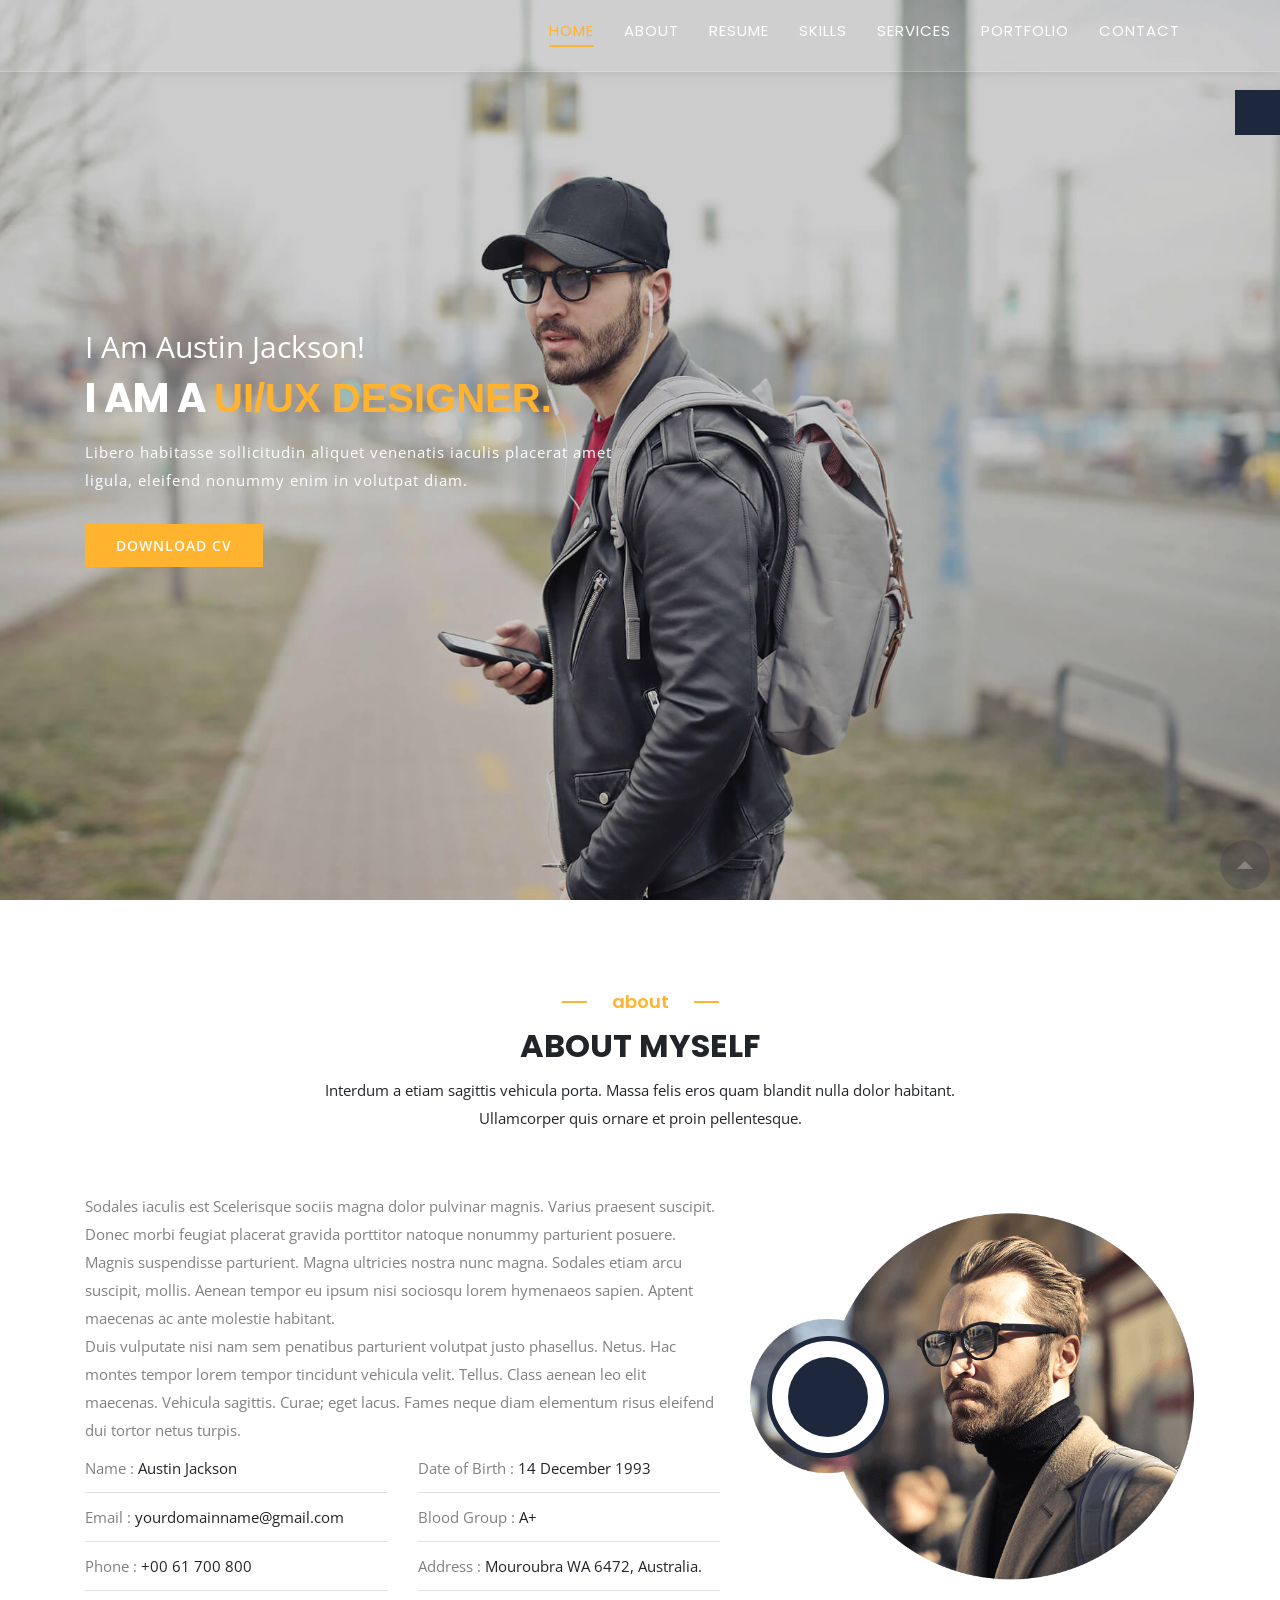
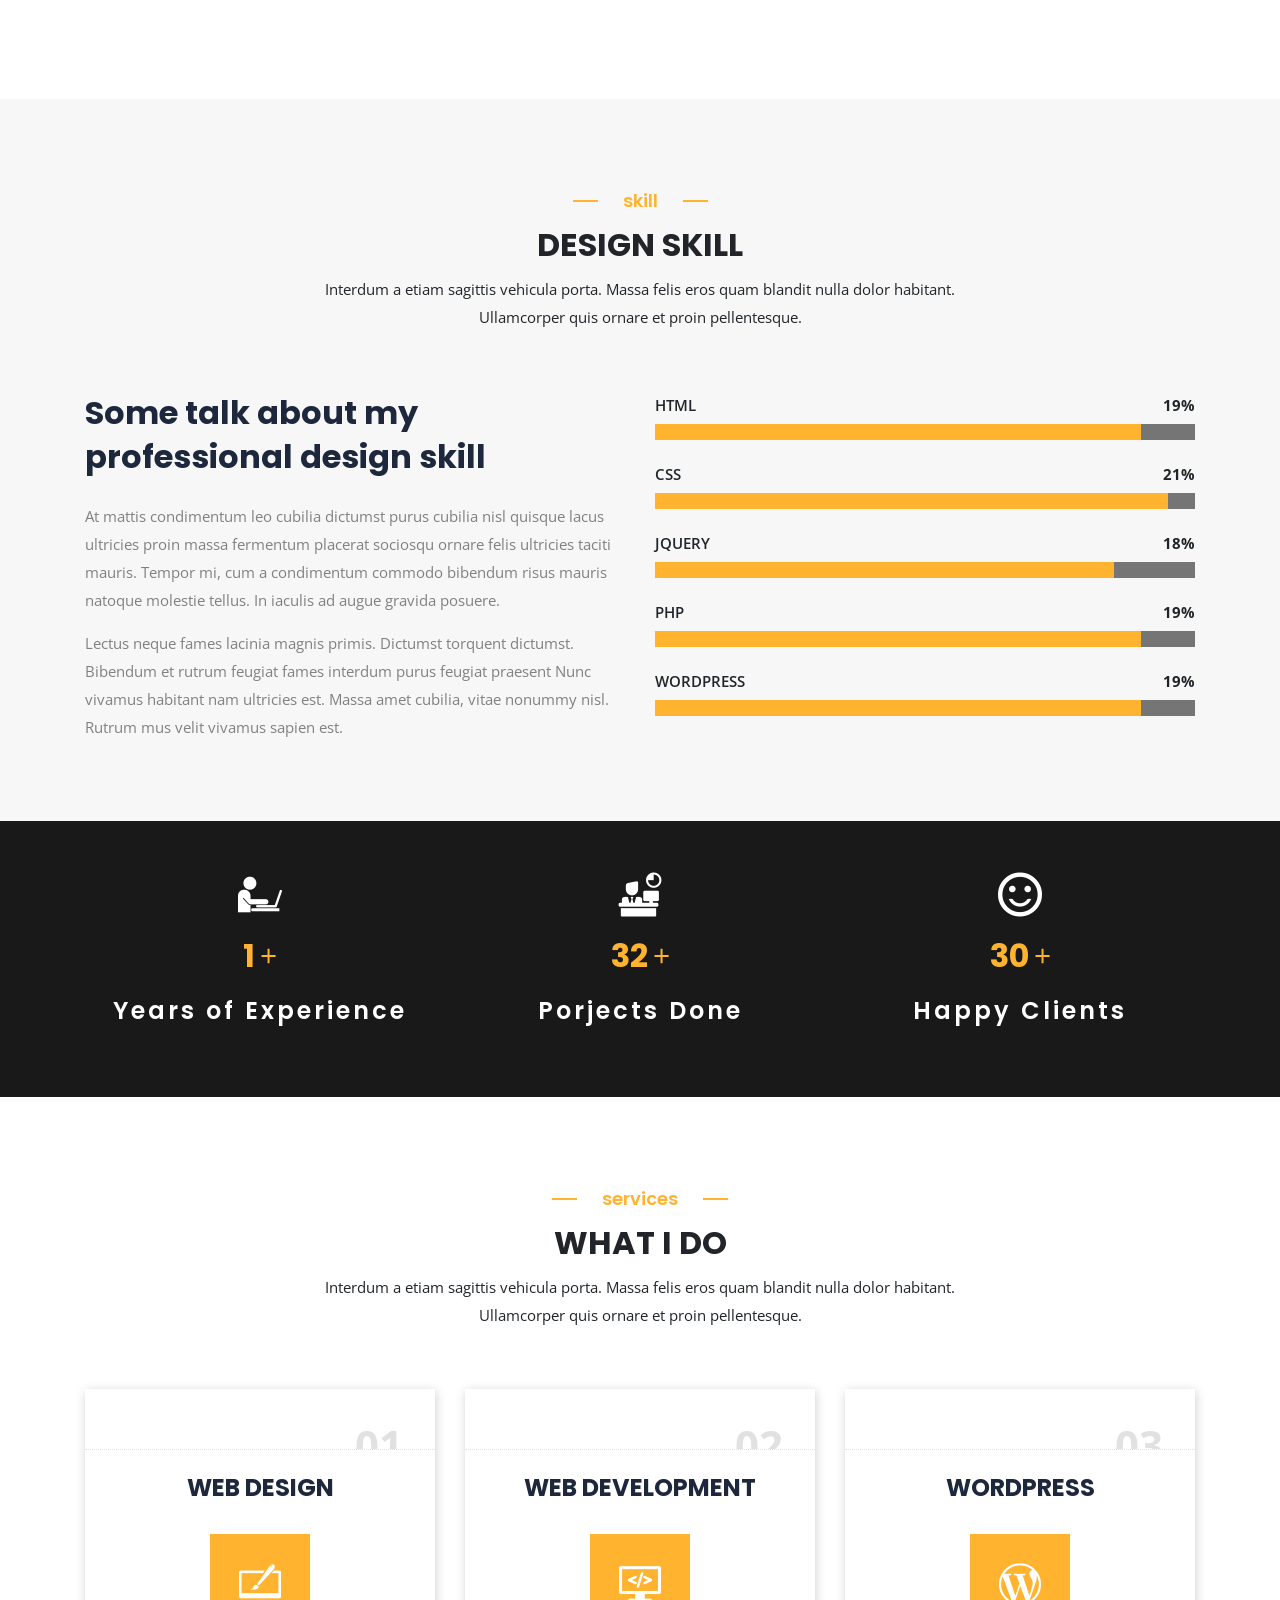
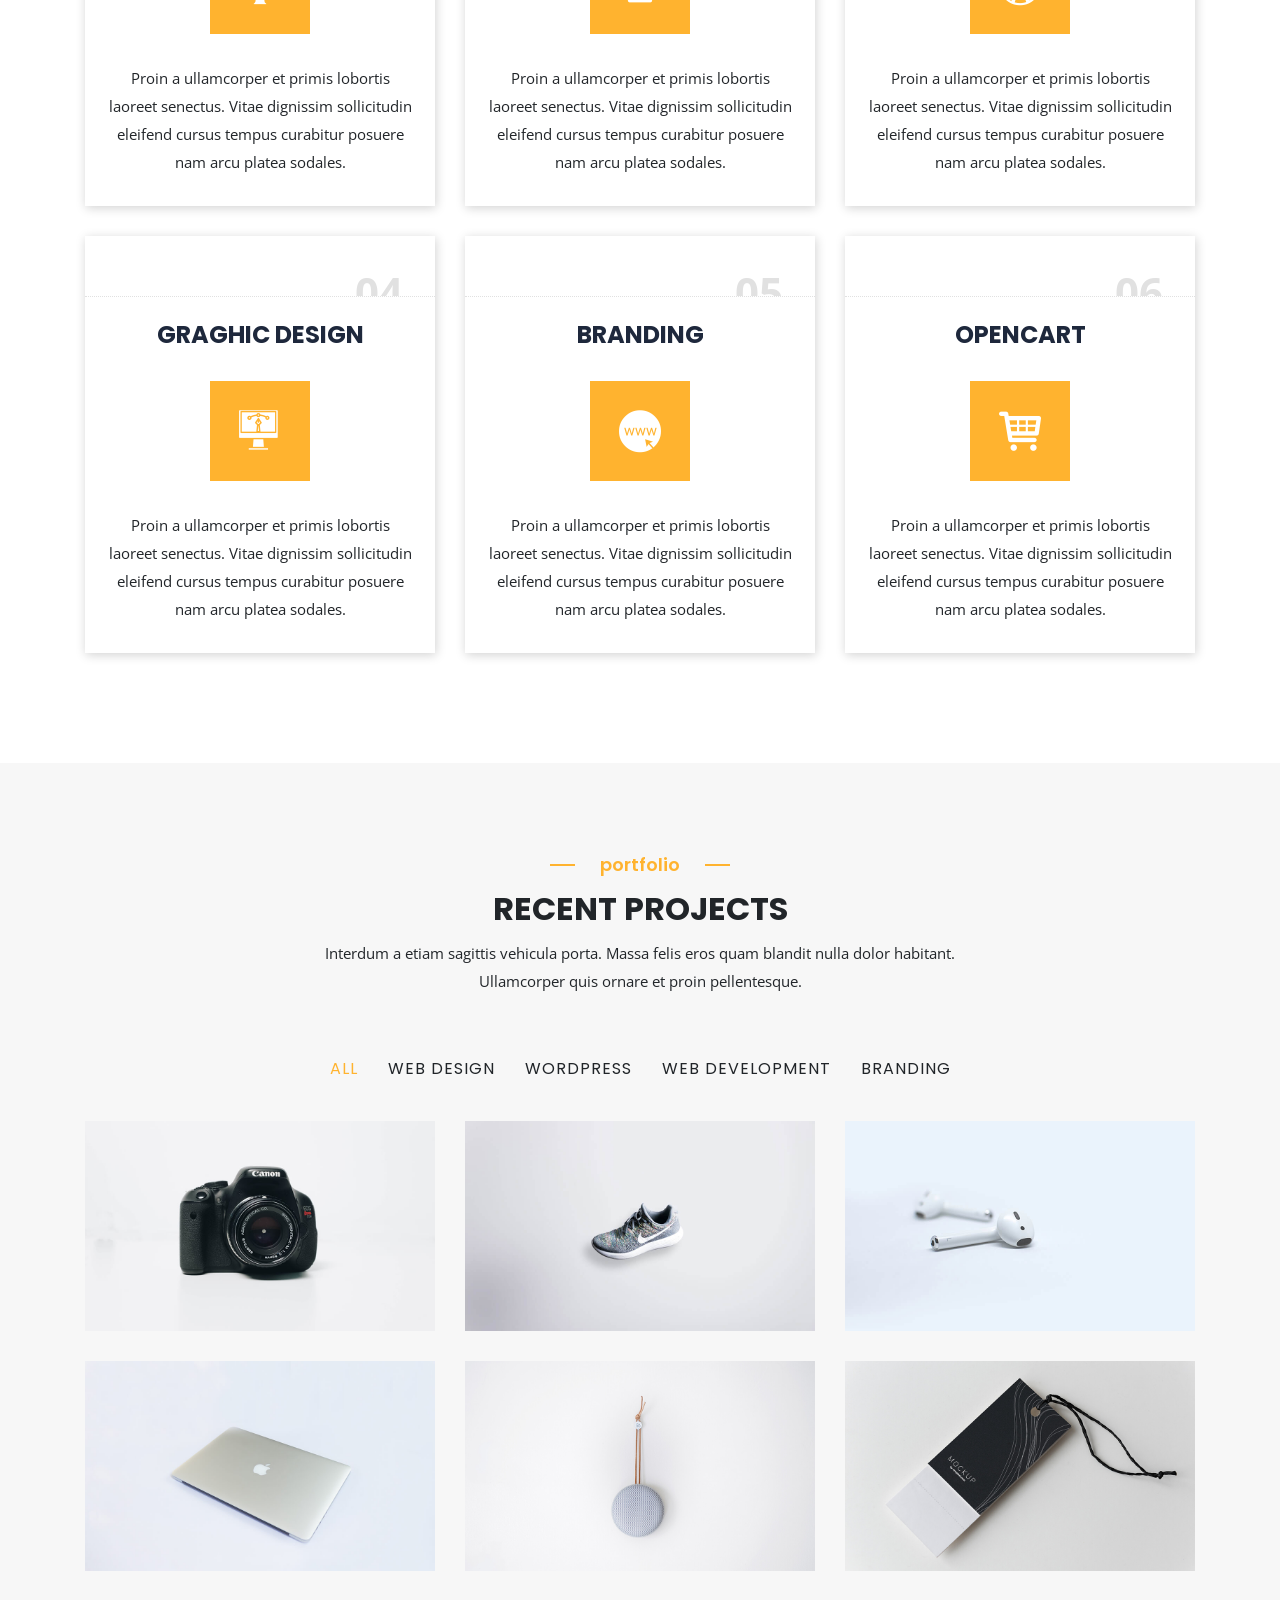
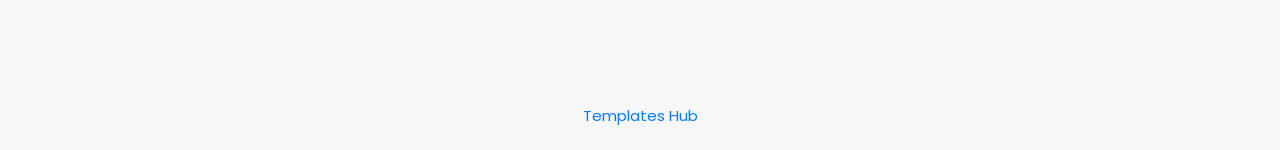
==== commit 6febfcdf: "conflicts resolved" ====
--- a/runaway-theme-personal-portfolio/index-5.html
+++ b/runaway-theme-personal-portfolio/index-5.html
@@ -26,7 +26,7 @@
 
       <!--	Title
     ==================================================-->
-	<title>Maliha Sameen - Personal Portfolio</title>
+	<title>Runaway - Personal Portfolio HTML Template</title>
 
 </head>
 
@@ -41,7 +41,7 @@
 	==================================================-->
 	<div class="preloader">
 		<div class="lds-css ng-scope">
-			<div class="lds-spinner" style="width:100%;height:100%">
+			<div class="lds-spinner" style="100%;height:100%">
 				<div></div>
 				<div></div>
 				<div></div>
@@ -164,29 +164,27 @@
 	
 	<!--	Start Main Banner 
 	==================================================-->
-	<section id="main_banner" class="banner_image background1"> 
-		<div class="intro-overlay"></div> 	
+	<section id="main_banner" class="banner_image background1 overlay_one">
 		<div class="container h-100">
-			<div class="row h-100 align-items-center">
-				<div class="col-md-12 col-lg-12 text-center">
-					<h1>Maliha Sameen</h1>
-					<p class="intro-position">
-						<span>Computer Scientist</span>
-						<span>Data Scientist</span> 
-					</p>
-					<!-- <a class="button stroke smoothscroll" href="#about" title="">More About Me</a> -->
-				</div>  
-			</div>   		 		
-		</div> <!-- /intro-content --> 
- 
-		<ul class="intro-social">        
-		  <li><a href="#"><i class="fa fa-medium-m"></i></a></li>
-		  <li><a href="https://www.github.com/malihasameen"><i class="fa fa-github"></i></a></li>
-		  <li><a href="mailto:malihasameen58@gmail.com"><i class="fa fa-envelope"></i></a></li>
-		  <li><a href="https://www.linkedin.com/maliha-sameen"><i class="fa fa-linkedin"></i></a></li>
-	   </ul> <!-- /intro-social --> 
-
-	</section> <!-- /intro -->
+            <div class="row h-100 align-items-center">
+                <div class="col-md-12 col-lg-12 home-content text-left">
+                    <div class="mainbanner_content">
+                        <span class="pb_5 banner_title color_white">I Am Austin Jackson!</span>  
+                        <h1 class="cd-headline clip is-full-width text-uppercase">
+                            <span class="color_white">I am a</span>
+                            <span class="cd-words-wrapper color_default">
+                                <b class="is-visible">UI/UX Designer.</b>
+                                <b>Developer.</b>
+                                <b>Freelancer.</b>
+                            </span>
+                        </h1>
+                        <p class="color_white mb_30">Libero habitasse sollicitudin aliquet venenatis iaculis placerat amet ligula, eleifend nonummy enim in volutpat diam.</p>
+                        <a class="btn btn-default" href="#">Download CV</a>
+                    </div>
+                </div>          
+            </div>
+        </div>
+    </section>
 	<!--	End Main Banner 
 	==================================================-->
 	<!--	Start About
@@ -248,188 +246,9 @@
 	</section>
 	<!--	End About
 	===================================================-->
-	<!--	Start Resume
-	===================================================-->
-	<section id="resume" class="py_80 full_row bg_secondery">
-		<div class="container">
-			<div class="row">
-				<div class="col-md-12 col-lg-12">
-					<div class="section_title_1 text-center mx-auto pb_60 wow animated slideInUp">
-	                    <h2 class="title text-uppercase"><span class="line_double mx-auto color_default">resume</span>My Personal Resume</h2>
-	                </div>
-				</div>
-			</div>
-
-			<div class="row resume-timeline">
-
-				<div class="col-md-12 col-lg-12 resume-header">
-	
-					<h2>Work Experience</h2>
-	
-				</div> <!-- /resume-header -->
-	
-				<div class="col-md-12 col-lg-12">
-	
-					<div class="timeline-wrap">
-	
-						<div class="timeline-block">
-	
-							<div class="timeline-ico">
-								<i class="fa fa-graduation-cap"></i>
-							</div>
-	
-							<div class="timeline-header">
-								<h3>Data Engineer</h3>
-								<p>Feb 2021 - Present</p>
-							</div>
-	
-							<div class="timeline-content">
-								<h4>Bentley Systems</h4>
-								<p>No description yet..</p>
-							</div>
-	
-						</div> <!-- /timeline-block -->
-	
-						<div class="timeline-block">
-	
-							<div class="timeline-ico">
-								<i class="fa fa-graduation-cap"></i>
-							</div>
-	
-							<div class="timeline-header">
-								<h3>Python Developer</h3>
-								<p>Nov 2020 - Feb 2021</p>
-							</div>
-	
-							<div class="timeline-content">
-								<h4>Rapidev Pvt. Ltd.</h4>
-								<p>Worked on "OSINT - A Big Data Analytics Engine". 
-								Built an Instagram Crawler to scrape complete profile information, against a user, and places, users
-								and hashtags against a search query.</p>
-							</div>
-	
-						</div> <!-- /timeline-block -->
-	
-						<div class="timeline-block">
-	
-							<div class="timeline-ico">
-								<i class="fa fa-graduation-cap"></i>
-							</div>
-	
-							<div class="timeline-header">
-								<h3>Python Developer</h3>
-								<p>July 2020 - Nov 2020</p>
-							</div>
-	
-							<div class="timeline-content">
-								<h4>Ingenio EC</h4>
-								<p>Worked on "Escucha - A Social Listening Tool".
-								Built a scalable pipeline for Topic Modelling of (around billion) Tweets 
-								along with generating topic modelling visualization reports. 
-								Setup and scheduled web scraping scripts to scrape data from Twint, Tweepy, Google Trends, etc. 
-								Implemented backend API routes for Escucha website.
-								</p>
-							</div>
-	
-						</div> <!-- /timeline-block -->
-
-						<div class="timeline-block">
-	
-							<div class="timeline-ico">
-								<i class="fa fa-graduation-cap"></i>
-							</div>
-	
-							<div class="timeline-header">
-								<h3>Machine Learning Intern</h3>
-								<p>June 2019 - Aug 2019</p>
-							</div>
-	
-							<div class="timeline-content">
-								<h4>VisionX Technologies</h4>
-								<p>Worked on "Sender Receiver Address Area Localization" system for
-								PackageX receipts.
-								Built supervised pipeline for sender-receiver region localization system 
-								using deeplearning, with data labeling & preprocessing.
-								</p>
-							</div>
-	
-						</div> <!-- /timeline-block -->
-
-						<div class="timeline-block">
-	
-							<div class="timeline-ico">
-								<i class="fa fa-graduation-cap"></i>
-							</div>
-	
-							<div class="timeline-header">
-								<h3>Research Intern AI / ML</h3>
-								<p>June 2019 - Aug 2019</p>
-							</div>
-	
-							<div class="timeline-content">
-								<h4>TUKL NUST Research & Development Lab</h4>
-								<p>Worked on a DAAD funded project titled, "Water Body Segmentation
-								through remote sensing".
-								Built supervised pipeline for accurate water body extraction around
-								boundary and achieved dice score of 86% on Pakistani dataset of Tarbela Dam.
-								</p>
-							</div>
-	
-						</div> <!-- /timeline-block -->
-	
-					</div> <!-- /timeline-wrap -->   			
-	
-				</div> <!-- /col-twelve -->
-				
-			</div> <!-- /resume-timeline -->
-			
-			<div class="row resume-timeline">
-	
-				<div class="col-md-12 col-lg-12 resume-header">
-	
-					<h2>Education</h2>
-	
-				</div> <!-- /resume-header -->
-	
-				<div class="col-md-12 col-lg-12">
-	
-					<div class="timeline-wrap">
-	
-						<div class="timeline-block">
-	
-							<div class="timeline-ico">
-								<i class="fa fa-briefcase"></i>
-							</div>
-	
-							<div class="timeline-header">
-								<h3>Bachelors of Science in Computer Science</h3>
-								<p>Sep 2016 - July 2020</p>
-							</div>
-	
-							<div class="timeline-content">
-								<h4>NUST (National University of Science and Technology), Islamabad</h4>
-								<p><b>CGPA: </b>3.52</p>
-								<p><b>Relevant Coursework: </b>Object Oriented Programming, Database Systems,  
-								Datastructures & Algorithms, Operating Systems, Artificial Intelligence, Digital Image Processing, 
-								Computer Vision, Network Security
-								</p>
-							</div>
-	
-						</div> <!-- /timeline-block -->
-	
-	
-					</div> <!-- /timeline-wrap -->   			
-	
-				</div> <!-- /col-twelve -->
-				
-			</div> <!-- /resume-timeline -->
-		</div>
-	</section>
-	<!--	End Resume
-	===================================================-->
 	<!--	Start Skill
 	===================================================-->
-	<section id="skill" class="py_80 bg_white full_row">
+	<section id="skill" class="py_80 bg_secondery full_row">
 		<div class="container">
 			<div class="row">
 				<div class="col-md-12 col-lg-12">
@@ -499,7 +318,7 @@
 							<div class="col-md-4 col-lg-4">
 							    <div class="counter count wow text-center" data-wow-duration="300ms">
 							    	<span class="flaticon-man-working-on-a-laptop-from-side-view"></span>
-					            	<div class="counting_digit color_default mt_15"> <h2 class="count-num" data-speed="3000" data-stop="4">0</h2><span>+</span>
+					            	<div class="counting_digit color_default mt_15"> <h2 class="count-num" data-speed="3000" data-stop="7">0</h2><span>+</span>
 					            	</div>
 					            	<h3 class="color_white mt_15">Years of Experience</h3>
 					          	</div>
@@ -507,17 +326,17 @@
 							<div class="col-md-4 col-lg-4">
 							    <div class="counter count wow text-center" data-wow-duration="300ms">
 							    	<span class="flaticon-half-time-work"></span>
-					            	<div class="counting_digit color_default mt_15"> <h2 class="count-num" data-speed="3000" data-stop="25">0</h2><span>+</span>
+					            	<div class="counting_digit color_default mt_15"> <h2 class="count-num" data-speed="3000" data-stop="145">0</h2><span>+</span>
 					            	</div>
-					            	<h3 class="color_white mt_15">Projects Done</h3>
+					            	<h3 class="color_white mt_15">Porjects Done</h3>
 					          	</div>
 							</div>
 							<div class="col-md-4 col-lg-4">
 							    <div class="counter count wow text-center" data-wow-duration="300ms">
 							    	<span class="flaticon-happy"></span>
-					            	<div class="counting_digit color_default mt_15"><h2 class="count-num" data-speed="3000" data-stop="100">0</h2><span>+</span>
+					            	<div class="counting_digit color_default mt_15"><h2 class="count-num" data-speed="3000" data-stop="137">0</h2><span>+</span>
 					            	</div>
-					            	<h3 class="color_white mt_15">Crazy Ideas</h3>
+					            	<h3 class="color_white mt_15">Happy Clients</h3>
 					          	</div>
 							</div>
 						</div>
@@ -535,67 +354,65 @@
 			<div class="row">
 				<div class="col-md-12 col-lg-12">
 					<div class="section_title_1 text-center mx-auto pb_60 wow animated slideInUp">
-	                    <h2 class="title text-uppercase"><span class="line_double mx-auto color_default">services</span>What can i do for you</h2>
+	                    <h2 class="title text-uppercase"><span class="line_double mx-auto color_default">services</span>What i do</h2>
 	                    <span class="sub_title">Interdum a etiam sagittis vehicula porta. Massa felis eros quam blandit nulla dolor habitant. Ullamcorper quis ornare et proin pellentesque.</span>
 	                </div>
 				</div>
-
-				<div class="col-md-12 col-lg-12">
-					<div class="row services-content">
-
-						<div class="services_item owl-carousel services-list">
-			 
-						   <div class="service">	
-			 
-							   <span class="icon"><i class="fa fa-search"></i></span>            
-			 
-							 <div class="service-content">	
-			 
-								  <h3>Python Programming</h3>
-			 
-								 <p class="desc">Sed ut perspiciatis unde omnis iste natus error sit voluptatem accusantium doloremque laudantium, totam rem aperiam, eaque ipsa quae ab illo inventore veritatis et quasi architecto beatae vitae dicta sunt explicabo. Nemo enim ipsam voluptatem quia voluptas sit aspernatur aut odit aut fugit.
-								  </p>
-								  
-							  </div> 	         	 
-			 
-							 </div> <!-- /service -->
-			 
-							 <div class="service">	
-			 
-								 <span class="icon"><i class="fa fa-database"></i></span>                          
-			 
-							 <div class="service-content">	
-			 
-								 <h3>Data Science</h3>  
-			 
-								 <p class="desc">Sed ut perspiciatis unde omnis iste natus error sit voluptatem accusantium doloremque laudantium, totam rem aperiam, eaque ipsa quae ab illo inventore veritatis et quasi architecto beatae vitae dicta sunt explicabo. Nemo enim ipsam voluptatem quia voluptas sit aspernatur aut odit aut fugit.
-								  </p>
-			 
-							 </div>	                          
-			 
-							</div> <!-- /service -->
-			 
-							<div class="service">
-			 
-								<span class="icon"><i class="fa fa-globe"></i></span>		            
-			 
-							 <div class="service-content">
-			 
-								 <h3>Web Scraping</h3>
-			 
-								 <p class="desc">Sed ut perspiciatis unde omnis iste natus error sit voluptatem accusantium doloremque laudantium, totam rem aperiam, eaque ipsa quae ab illo inventore veritatis et quasi architecto beatae vitae dicta sunt explicabo. Nemo enim ipsam voluptatem quia voluptas sit aspernatur aut odit aut fugit.
-									 </p> 
-			 
-							 </div> 	            	               
-			 
-							</div> <!-- /service -->
-			 
-					   </div> <!-- /services-list -->
-						
-					</div> <!-- /services-content -->
-				</div>
-			</div>
-
+				<div class="services_item1">
+					<div class="col-md-12 col-lg-12">
+						<div class="row">
+							<div class="col-md-6 col-lg-4">
+								<div class="service_two text-center pt_15 mb_30 wow animated slideInUp">
+					              <div class="srv_item_number color_lightgray"><strong>01.</strong></div>
+					              <h3 class="p_20 text-uppercase color_primary">Web Design</h3>
+					              <div class="srv_icon color_white"><span class="flaticon-website-design-symbol"></span></div>
+					              <p>Proin a ullamcorper et primis lobortis laoreet senectus. Vitae dignissim sollicitudin eleifend cursus tempus curabitur posuere nam arcu platea sodales.</p>
+								</div>
+							</div>
+							<div class="col-md-6 col-lg-4">
+								<div class="service_two text-center pt_15 mb_30 wow animated slideInUp">
+					              <div class="srv_item_number color_lightgray"><strong>02.</strong></div>
+					              <h3 class="p_20 text-uppercase color_primary">Web Development</h3>
+					              <div class="srv_icon color_white"><span class="flaticon-programming"></span></div>
+					              <p>Proin a ullamcorper et primis lobortis laoreet senectus. Vitae dignissim sollicitudin eleifend cursus tempus curabitur posuere nam arcu platea sodales.</p>
+								</div>
+							</div>
+							<div class="col-md-6 col-lg-4">
+								<div class="service_two text-center pt_15 mb_30 wow animated slideInUp">
+					              <div class="srv_item_number color_lightgray"><strong>03.</strong></div>
+					              <h3 class="p_20 text-uppercase color_primary">Wordpress</h3>
+					              <div class="srv_icon color_white"><span class="flaticon-wordpress-logo"></span></div>
+					              <p>Proin a ullamcorper et primis lobortis laoreet senectus. Vitae dignissim sollicitudin eleifend cursus tempus curabitur posuere nam arcu platea sodales.</p>
+								</div>
+							</div>
+							<div class="col-md-6 col-lg-4">
+								<div class="service_two text-center pt_15 mb_30 wow animated slideInUp">
+					              <div class="srv_item_number color_lightgray"><strong>04.</strong></div>
+					              <h3 class="p_20 text-uppercase color_primary">Graghic Design</h3>
+					              <div class="srv_icon color_white"><span class="flaticon-editor"></span></div>
+					              <p>Proin a ullamcorper et primis lobortis laoreet senectus. Vitae dignissim sollicitudin eleifend cursus tempus curabitur posuere nam arcu platea sodales.</p>
+								</div>
+							</div>
+							<div class="col-md-6 col-lg-4">
+								<div class="service_two text-center pt_15 mb_30 wow animated slideInUp">
+					              <div class="srv_item_number color_lightgray"><strong>05.</strong></div>
+					              <h3 class="p_20 text-uppercase color_primary">Branding</h3>
+					              <div class="srv_icon color_white"><span class="flaticon-internet"></span></div>
+					              <p>Proin a ullamcorper et primis lobortis laoreet senectus. Vitae dignissim sollicitudin eleifend cursus tempus curabitur posuere nam arcu platea sodales.</p>
+								</div>
+							</div>
+							<div class="col-md-6 col-lg-4">
+								<div class="service_two text-center pt_15 mb_30 wow animated slideInUp">
+					              <div class="srv_item_number color_lightgray"><strong>06.</strong></div>
+					              <h3 class="p_20 text-uppercase color_primary">Opencart</h3>
+					              <div class="srv_icon color_white"><span class="flaticon-shopping-cart"></span></div>
+					              <p>Proin a ullamcorper et primis lobortis laoreet senectus. Vitae dignissim sollicitudin eleifend cursus tempus curabitur posuere nam arcu platea sodales.</p>
+								</div>
+							</div>
+						</div>
+					</div>
+				</div>
+			</div>
 		</div>
 	</section>
 	<!--	End Services
@@ -737,264 +554,6 @@
 	</section>
 	<!--	End Portfolio
 	===================================================-->
-	<!--	Start Testimonial
-	===================================================-->
-	<section id="testimonial" class="py_80 full_row bg_white">
-		<div class="container">
-			<div class="row">
-				<div class="col-md-12 col-lg-12">
-					<div class="section_title_1 text-center mx-auto pb_60 wow animated slideInUp">
-	                    <h2 class="title text-uppercase"><span class="line_double mx-auto color_default">testimonial</span>What Client Say’s</h2>
-	                    <span class="sub_title">Interdum a etiam sagittis vehicula porta. Massa felis eros quam blandit nulla dolor habitant. Ullamcorper quis ornare et proin pellentesque.</span>
-	                </div>
-				</div>
-				<div class="col-md-12 col-lg-12">
-    				<div class="testimonial_item owl-carousel wow animated slideInUp">
-    					<div class="member_feedback p_30 color_secondery">
-							<div class="client_img"><img src="images/testimonial/01.jpg" alt="image"></div>
-							<div class="star d-inline-block mt_30 color_default">
-								<ul>
-									<li><i class="fa fa-star" aria-hidden="true"></i></li>
-									<li><i class="fa fa-star" aria-hidden="true"></i></li>
-									<li><i class="fa fa-star" aria-hidden="true"></i></li>
-									<li><i class="fa fa-star" aria-hidden="true"></i></li>
-									<li><i class="fa fa-star" aria-hidden="true"></i></li>
-								</ul>
-							</div>
-							<h5 class="color_primary mb_15">Aisha Lexi</h5>
-							<p>Sem duis platea erat feugiat vivamus nascetur sapien tortor. Sollic dictum ultric. Aliquam inceptos bibendum fringilla sodales. Molest lacin urna per aenean commodo sociosqu.</p>
-						</div>
-						<div class="member_feedback p_30 color_secondery">
-							<div class="client_img"><img src="images/testimonial/02.jpg" alt="image"></div>
-							<div class="star d-inline-block mt_30 color_default">
-								<ul>
-									<li><i class="fa fa-star" aria-hidden="true"></i></li>
-									<li><i class="fa fa-star" aria-hidden="true"></i></li>
-									<li><i class="fa fa-star" aria-hidden="true"></i></li>
-									<li><i class="fa fa-star" aria-hidden="true"></i></li>
-									<li><i class="fa fa-star" aria-hidden="true"></i></li>
-								</ul>
-							</div>
-							<h5 class="color_primary mb_15">Kiara Paige</h5>
-							<p>Sem duis platea erat feugiat vivamus nascetur sapien tortor. Sollic dictum ultric. Aliquam inceptos bibendum fringilla sodales. Molest lacin urna per aenean commodo sociosqu.</p>
-						</div>
-						<div class="member_feedback p_30 color_secondery">
-							<div class="client_img"><img src="images/testimonial/03.jpg" alt="image"></div>
-							<div class="star d-inline-block mt_30 color_default">
-								<ul>
-									<li><i class="fa fa-star" aria-hidden="true"></i></li>
-									<li><i class="fa fa-star" aria-hidden="true"></i></li>
-									<li><i class="fa fa-star" aria-hidden="true"></i></li>
-									<li><i class="fa fa-star" aria-hidden="true"></i></li>
-									<li><i class="fa fa-star" aria-hidden="true"></i></li>
-								</ul>
-							</div>
-							<h5 class="color_primary mb_15">Lucas Noah</h5>
-							<p>Sem duis platea erat feugiat vivamus nascetur sapien tortor. Sollic dictum ultric. Aliquam inceptos bibendum fringilla sodales. Molest lacin urna per aenean commodo sociosqu.</p>
-						</div>
-						<div class="member_feedback p_30 color_secondery">
-							<div class="client_img"><img src="images/testimonial/04.jpg" alt="image"></div>
-							<div class="star d-inline-block mt_30 color_default">
-								<ul>
-									<li><i class="fa fa-star" aria-hidden="true"></i></li>
-									<li><i class="fa fa-star" aria-hidden="true"></i></li>
-									<li><i class="fa fa-star" aria-hidden="true"></i></li>
-									<li><i class="fa fa-star" aria-hidden="true"></i></li>
-									<li><i class="fa fa-star" aria-hidden="true"></i></li>
-								</ul>
-							</div>
-							<h5 class="color_primary mb_15">Grace Ruby</h5>
-							<p>Sem duis platea erat feugiat vivamus nascetur sapien tortor. Sollic dictum ultric. Aliquam inceptos bibendum fringilla sodales. Molest lacin urna per aenean commodo sociosqu.</p>
-						</div>
-    				</div>
-    			</div>
-			</div>
-		</div>
-	</section>
-	<!--	End Testimonial
-	===================================================-->
-	<!--	Start Blog
-	===================================================-->
-	<section id="blog" class="py_80 bg_secondery full_row">
-		<div class="container">
-			<div class="row">
-				<div class="col-md-12 col-lg-12">
-					<div class="section_title_1 text-center mx-auto pb_60 wow animated slideInUp">
-	                    <h2 class="title text-uppercase"><span class="line_double mx-auto color_default">blog</span>What’s News</h2>
-	                    <span class="sub_title">Interdum a etiam sagittis vehicula porta. Massa felis eros quam blandit nulla dolor habitant. Ullamcorper quis ornare et proin pellentesque.</span>
-	                </div>
-				</div>
-				<div class="col-md-12 col-lg-12">
-					<div class="blog_grid_1 wow animated slideInUp">
-						<div class="row">
-							<div class="col-md-12 col-lg-4">
-								<div class="blog_item">
-									<div class="comments">
-										<i class="fa fa-comment" aria-hidden="true"></i>
-										<span class="color_white">12</span>
-									</div>
-									<div class="blog_img overlay_one"><img src="images/blog/01.jpg" alt="image"></div>
-									<div class="blog_content bg_white color_secondery">
-										<div class="blog_title">
-											<a class="color_primary" href="blog-details.html"><h5>Convallis pulvinar morbi. Aenean nisi vitae metus nonummy a morbi.</h5></a>
-										</div>
-										<p class="mt_15 mb_30">Dictumst integer sollicitudin venenatis ornare quam. Ligula integer luctus, blandit egestas molestie facilisi porttitor neque sodal luctus senectus lacinia euismod adipiscing element turpis dolor curae; posuere augue.</p>
-										
-										<div class="admin">
-											<img src="images/about/02.jpg" alt="image">
-											<span class="color_white">By - Rockstar Jack</span>
-										</div>
-										<div class="date float-right color_primary">20 Jan 2019</div>
-									</div>
-								</div>
-							</div>
-							<div class="col-md-12 col-lg-4">
-								<div class="blog_item">
-									<div class="comments">
-										<i class="fa fa-comment" aria-hidden="true"></i>
-										<span class="color_white">18</span>
-									</div>
-									<div class="blog_img overlay_one"><img src="images/blog/02.jpg" alt="image"></div>
-									<div class="blog_content bg_white color_secondery">
-										<div class="blog_title">
-											<a class="color_primary" href="blog-details.html"><h5>Ornare fames imperdiet sapien. Iaculis dictum aptent commodo at iaculis.</h5></a>
-										</div>
-										<p class="mt_15 mb_30">Dictumst integer sollicitudin venenatis ornare quam. Ligula integer luctus, blandit egestas molestie facilisi porttitor neque sodal luctus senectus lacinia euismod adipiscing element turpis dolor curae; posuere augue.</p>
-										
-										<div class="admin">
-											<img src="images/about/02.jpg" alt="image">
-											<span class="color_white">By - Rockstar Jack</span>
-										</div>
-										<div class="date float-right color_primary">18 Jan 2019</div>
-									</div>
-								</div>
-							</div>
-							<div class="col-md-12 col-lg-4">
-								<div class="blog_item">
-									<div class="comments">
-										<i class="fa fa-comment" aria-hidden="true"></i>
-										<span class="color_white">23</span>
-									</div>
-									<div class="blog_img overlay_one"><img src="images/blog/03.jpg" alt="image"></div>
-									<div class="blog_content bg_white color_secondery">
-										<div class="blog_title">
-											<a class="color_primary" href="blog-details.html"><h5>Vulputate donec sem purus litora varius auctor augue suscipit hac.</h5></a>
-										</div>
-										<p class="mt_15 mb_30">Dictumst integer sollicitudin venenatis ornare quam. Ligula integer luctus, blandit egestas molestie facilisi porttitor neque sodal luctus senectus lacinia euismod adipiscing element turpis dolor curae; posuere augue.</p>
-										
-										<div class="admin">
-											<img src="images/about/02.jpg" alt="image">
-											<span class="color_white">By - Rockstar Jack</span>
-										</div>
-										<div class="date float-right color_primary">17 Jan 2019</div>
-									</div>
-								</div>
-							</div>
-						</div>
-						<div class="mx-auto text-center mt_60"><a class="btn btn-default" href="blog.html">View Blog</a></div>
-					</div>
-				</div>
-			</div>
-		</div>
-	</section>
-	<!--	End Blog
-	===================================================-->
-	<!--	Start Contact
-	===================================================-->
-	<section id="contact" class="py_80 full_row bg_white">
-		<div class="container">
-			<div class="row">
-				<div class="col-md-12 col-lg-12">
-					<div class="section_title_1 text-center mx-auto pb_60 wow animated slideInUp">
-	                    <h2 class="title text-uppercase"><span class="line_double mx-auto color_default">contact</span>Get In Touch</h2>
-	                    <span class="sub_title">Interdum a etiam sagittis vehicula porta. Massa felis eros quam blandit nulla dolor habitant. Ullamcorper quis ornare et proin pellentesque.</span>
-	                </div>
-				</div>
-				<div class="col-md-12 col-lg-12">
-					<div class="row">
-						<div class="col-md-4 col-lg-4">
-							<div class="contact_info wow animated fadeInLeft">
-		    					<ul>
-		    						<li>
-		    							<div class="contact_text">
-		    								<h6 class="font-weight-bold color_primary">Email</h6>
-		    								<span class="color_secondery">yourdomainname@gmail.com</span>
-		    							</div>
-		    						</li>
-		    						<li>
-		    							<div class="contact_text">
-		    								<h6 class="font-weight-bold color_primary">Phone</h6>
-		    								<span class="color_secondery">+00 61 700 800</span>
-		    							</div>
-		    						</li>
-		    						<li>
-		    							<div class="contact_text">
-		    								<h6 class="font-weight-bold color_primary">Address</h6>
-		    								<span class="color_secondery">Mouroubra WA 6472, Australia.</span>
-		    							</div>
-		    						</li>
-		    						<li>
-		    							<div class="contact_text">
-		    								<h6 class="font-weight-bold color_primary">Website</h6>
-		    								<span class="color_secondery">www.yourdomain.com</span>
-		    							</div>
-		    						</li>
-		    					</ul>
-		    				</div>
-		    				<div class="socal_media_2 mt_15 d-inline-block">
-					            <ul>
-					                <li><a href="#"><i class="fa fa-facebook" aria-hidden="true"></i></a></li>
-					                <li><a href="#"><i class="fa fa-twitter" aria-hidden="true"></i></a></li>
-					                <li><a href="#"><i class="fa fa-google-plus" aria-hidden="true"></i></a></li>
-					                <li><a href="#"><i class="fa fa-linkedin" aria-hidden="true"></i></a></li>
-					                <li><a href="#"><i class="fa fa-instagram" aria-hidden="true"></i></a></li>
-					            </ul>
-					        </div>
-						</div>
-						<div class="col-md-8 col-lg-8">
-							<form class="form contact_message wow animated fadeInRight" id="contact-form" action="#" method="post">
-								<div class="row">
-									<div class="col-md-6 col-lg-6">
-										<div class="form-group">
-											<input class="form-control" type="text" name="name" placeholder="Your Name" />
-										</div>
-									</div>
-									<div class="col-md-6 col-lg-6">
-										<div class="form-group">
-											<input class="form-control" type="email" name="email" placeholder="Email Address" />
-										</div>
-									</div>
-									<div class="col-md-12 col-lg-12">
-										<div class="form-group">
-										  <input class="form-control" type="text" name="subject" placeholder="Subject"/>
-										</div>
-									</div>
-									<div class="col-md-12 col-lg-12">
-										<div class="form-group">
-											<textarea class="form-control" name="message" rows="7" placeholder="Message"></textarea>
-										</div>							
-									</div>
-									<div class="col-md-12 col-lg-12">
-										<div class="form-group">
-											<input class="btn btn-default" id="send" value="Send Massage" type="submit"/>
-										</div>
-									</div>
-									<div class="col-md-12 col-lg-12">
-										<div class="error-handel">
-											<div id="success">Your email sent Successfully, Thank you.</div>
-											<div id="error"> Error occurred while sending email. Please try again later.</div>
-										</div>
-									</div>
-								</div>
-							</form>
-						</div>
-					</div>
-				</div>
-			</div>
-		</div>
-	</section>
-	<!--	End Contact
-	===================================================-->
 	<!--	Start Footer
 	===================================================-->
 	<footer class="p_20 color_primary bg_secondery text-center full_row">
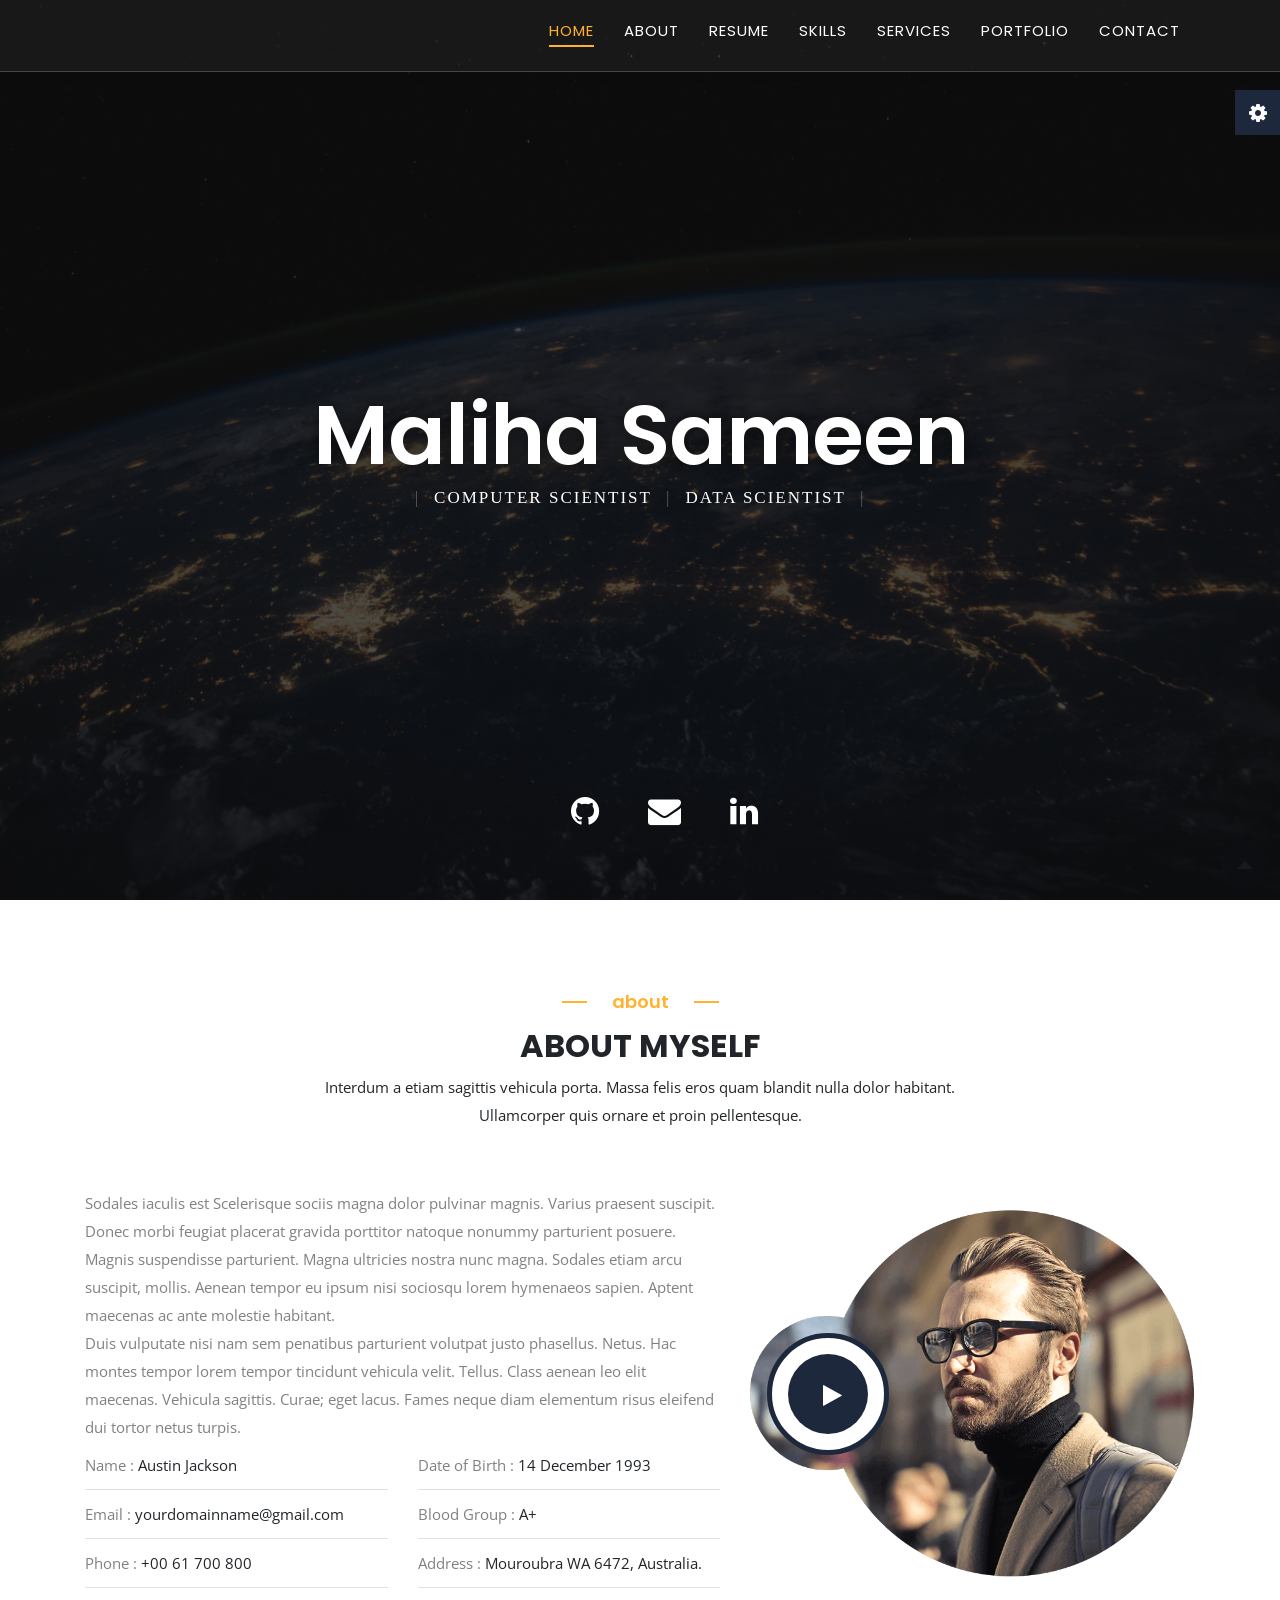
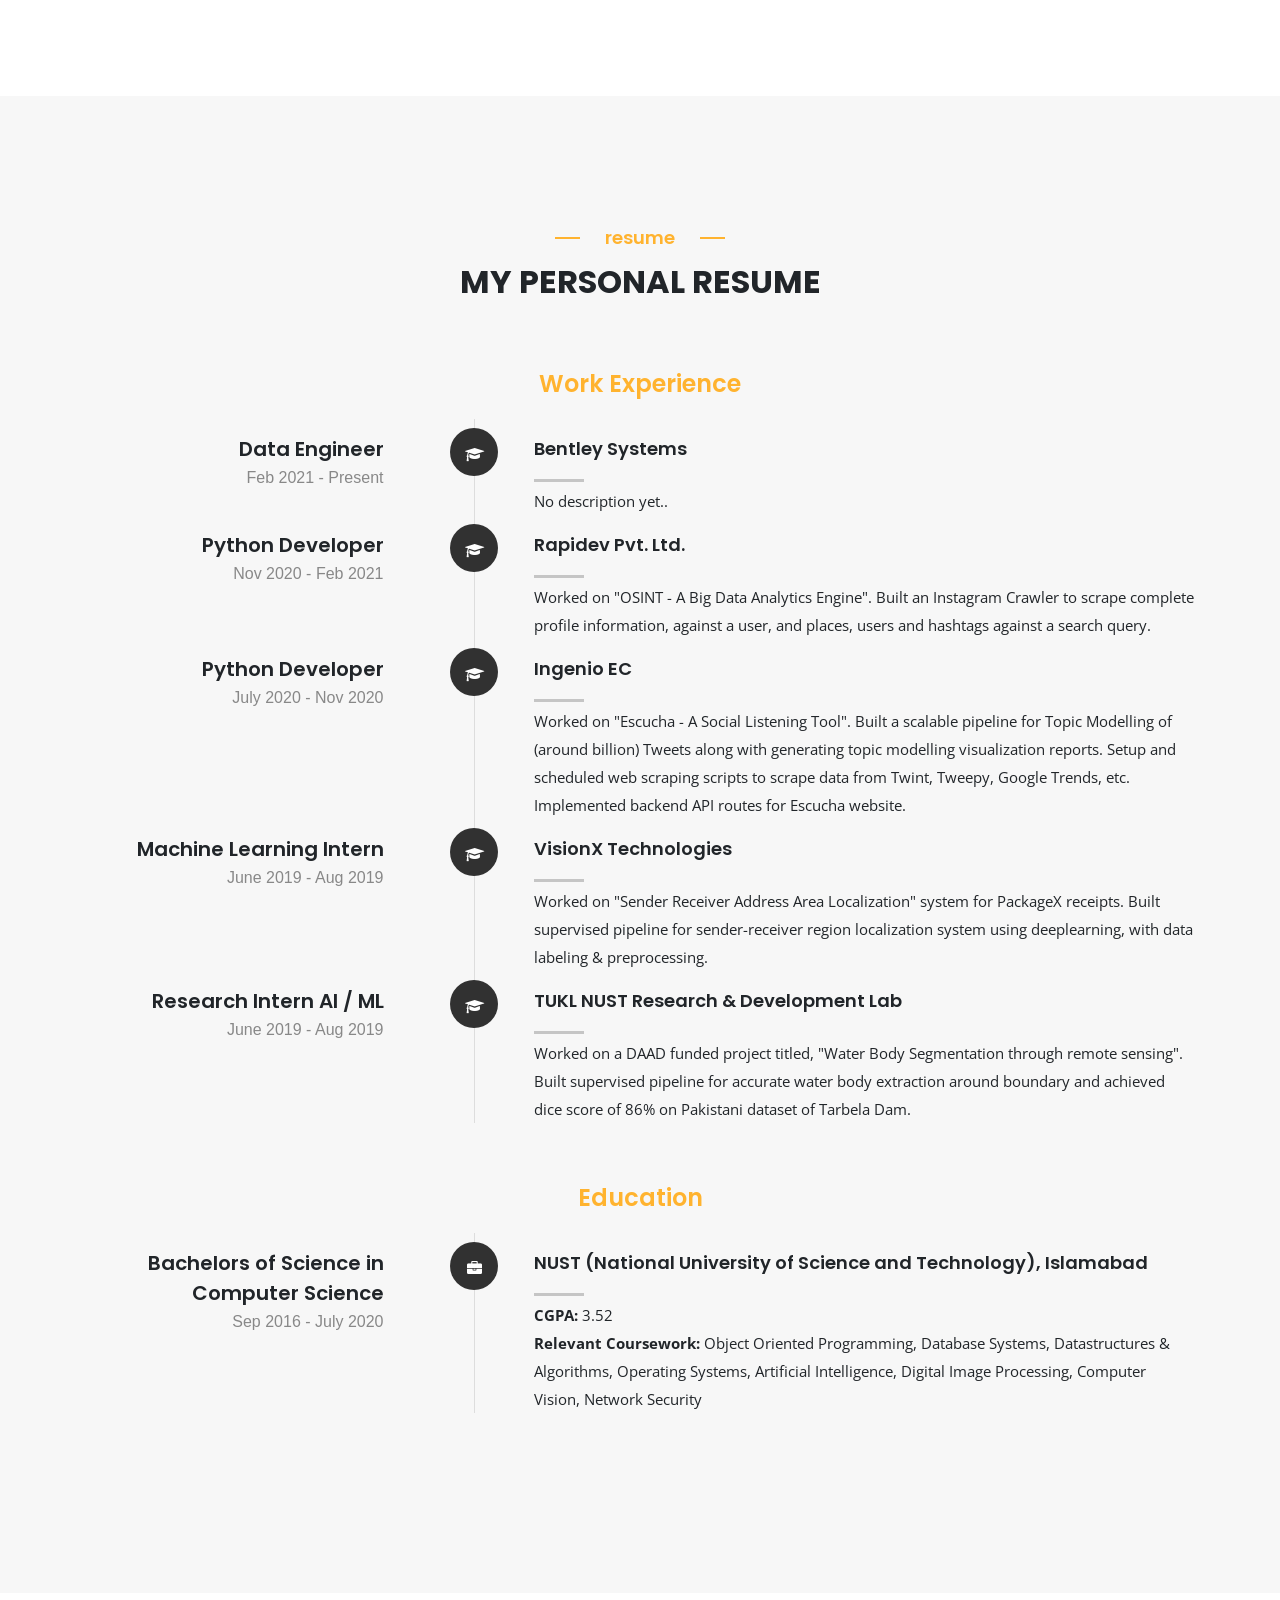
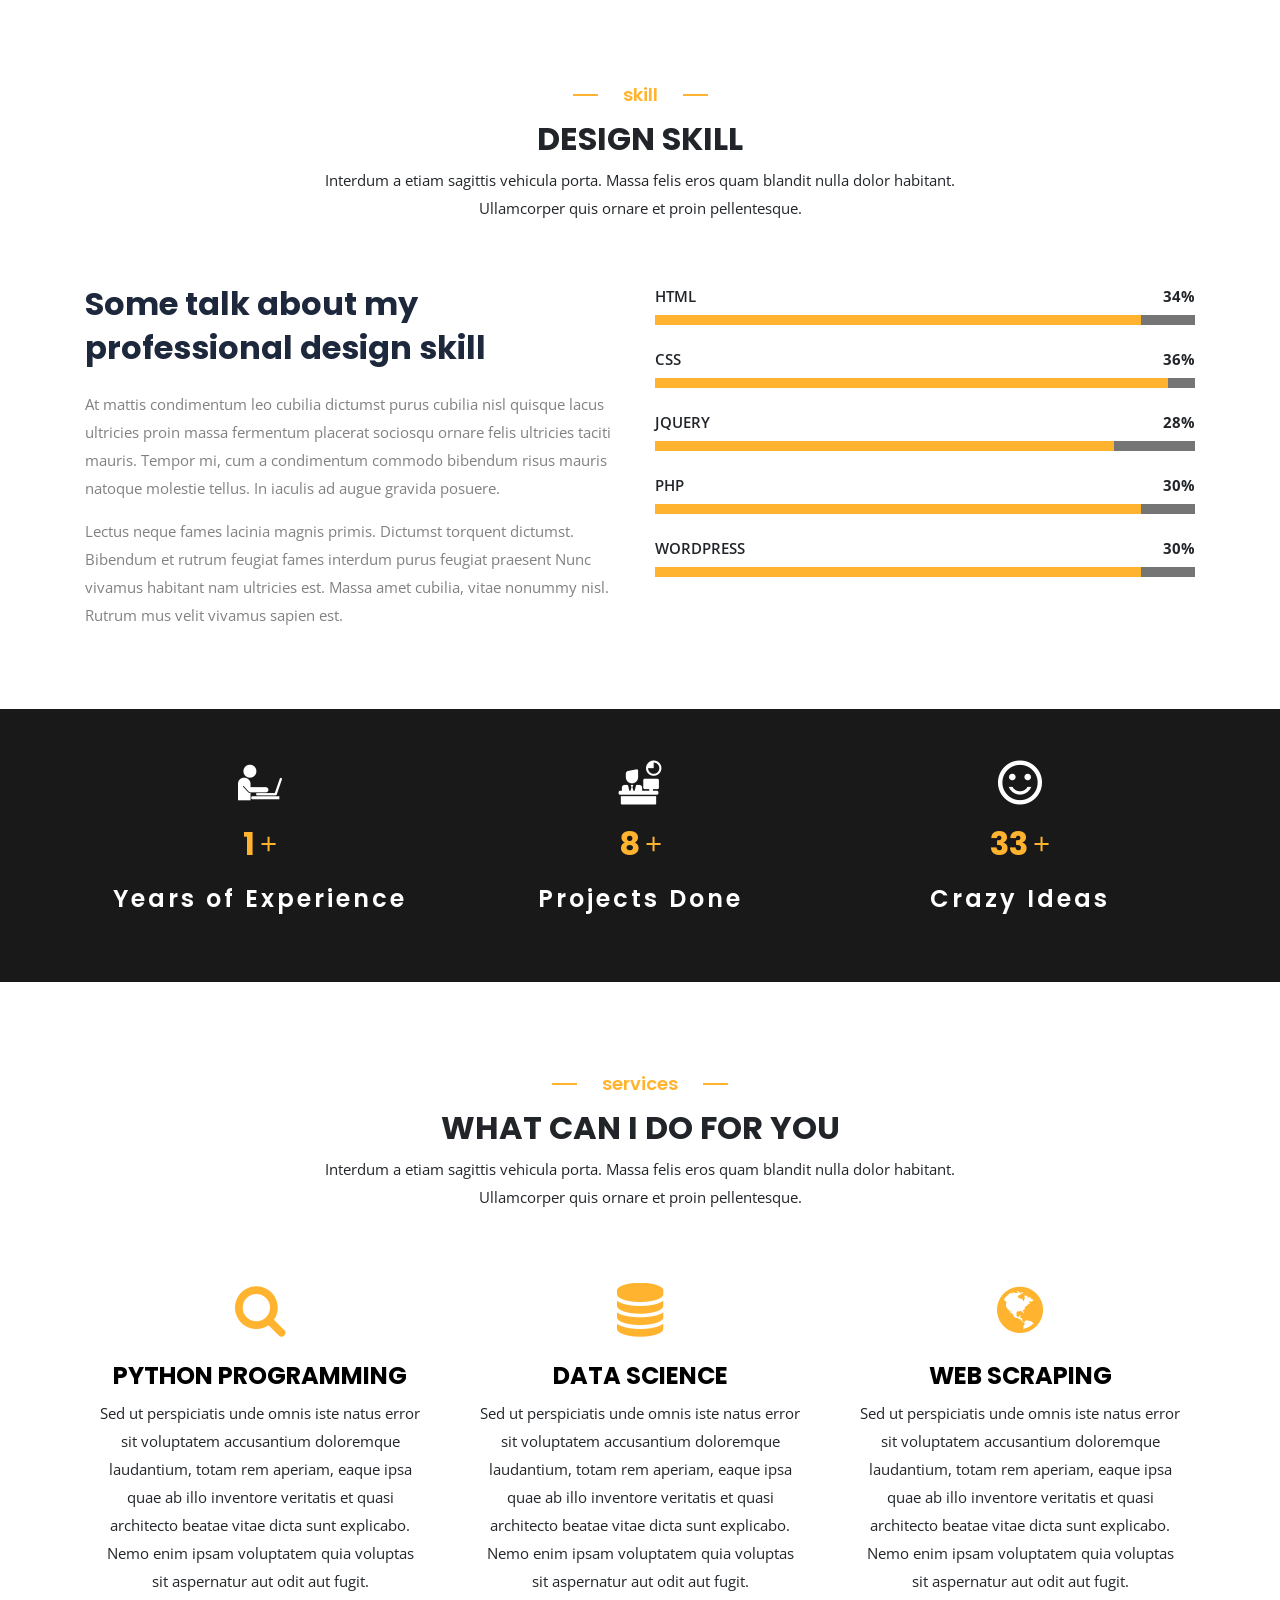
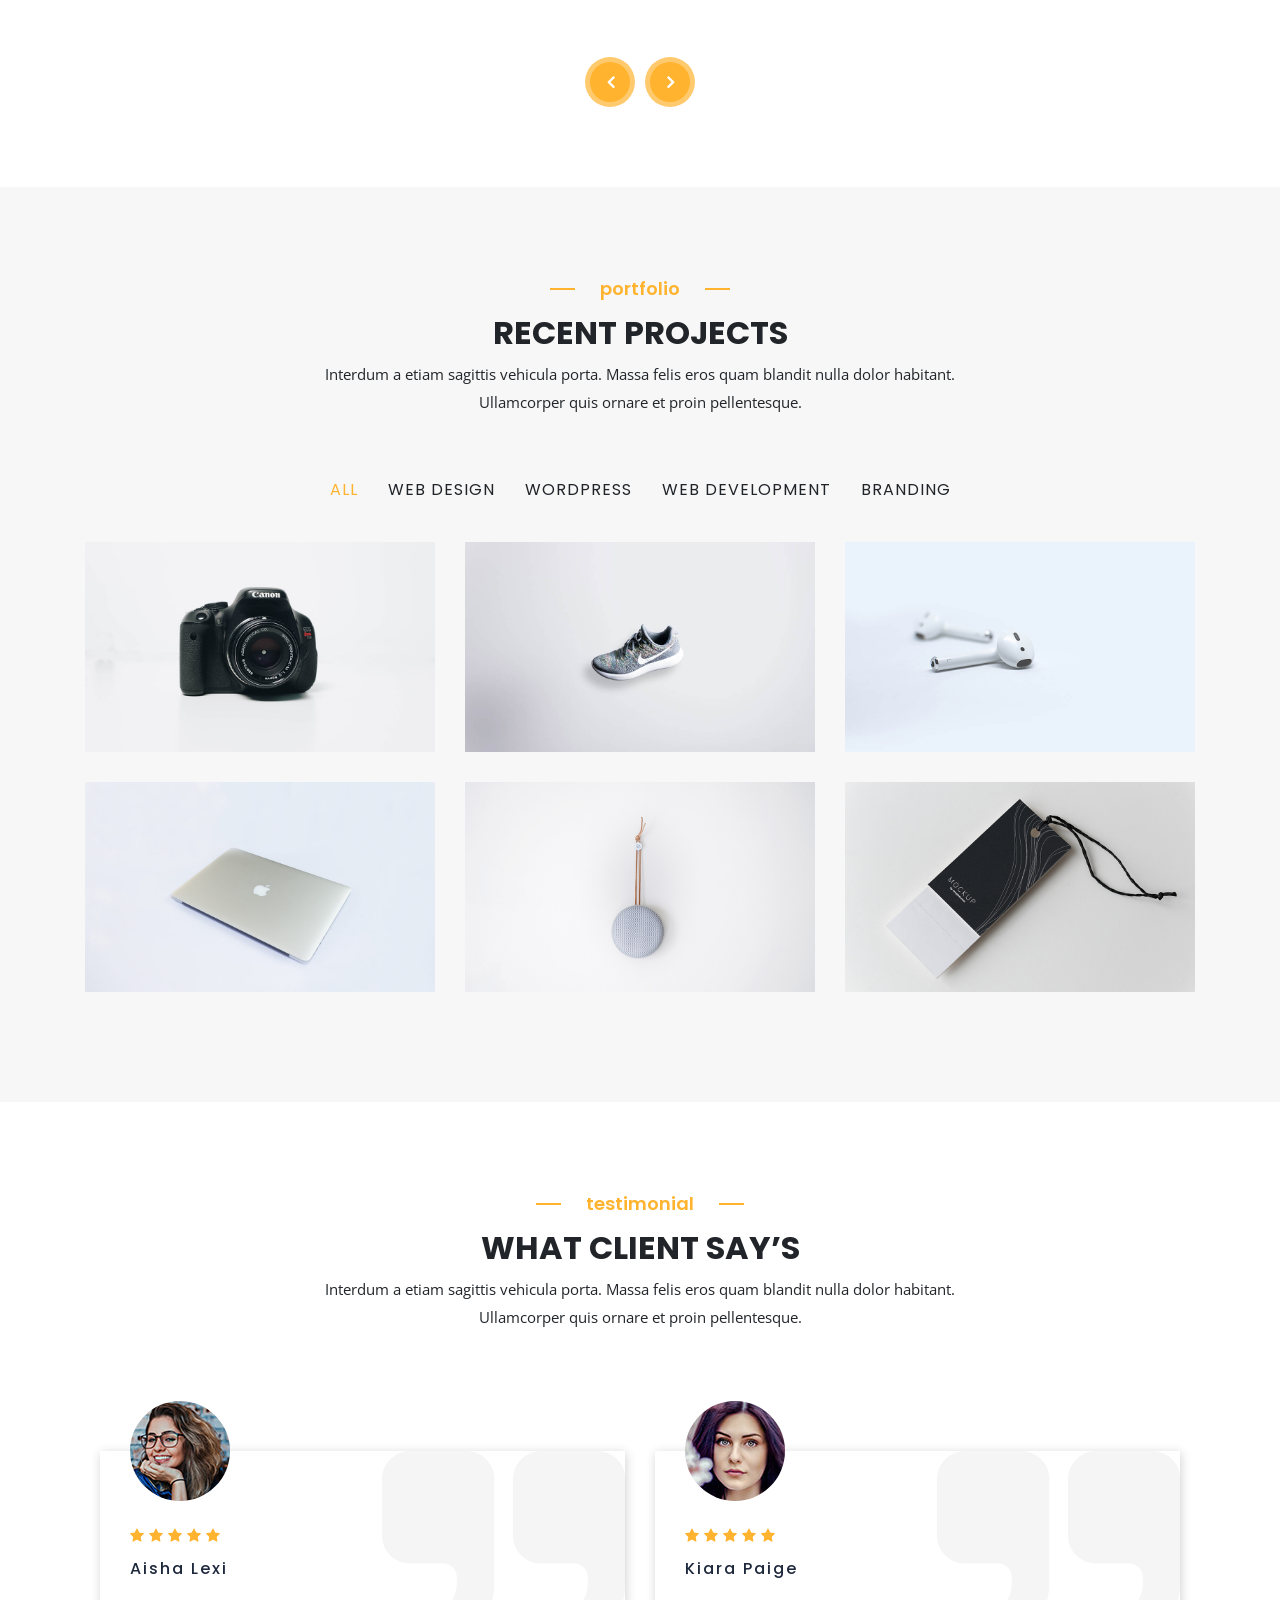
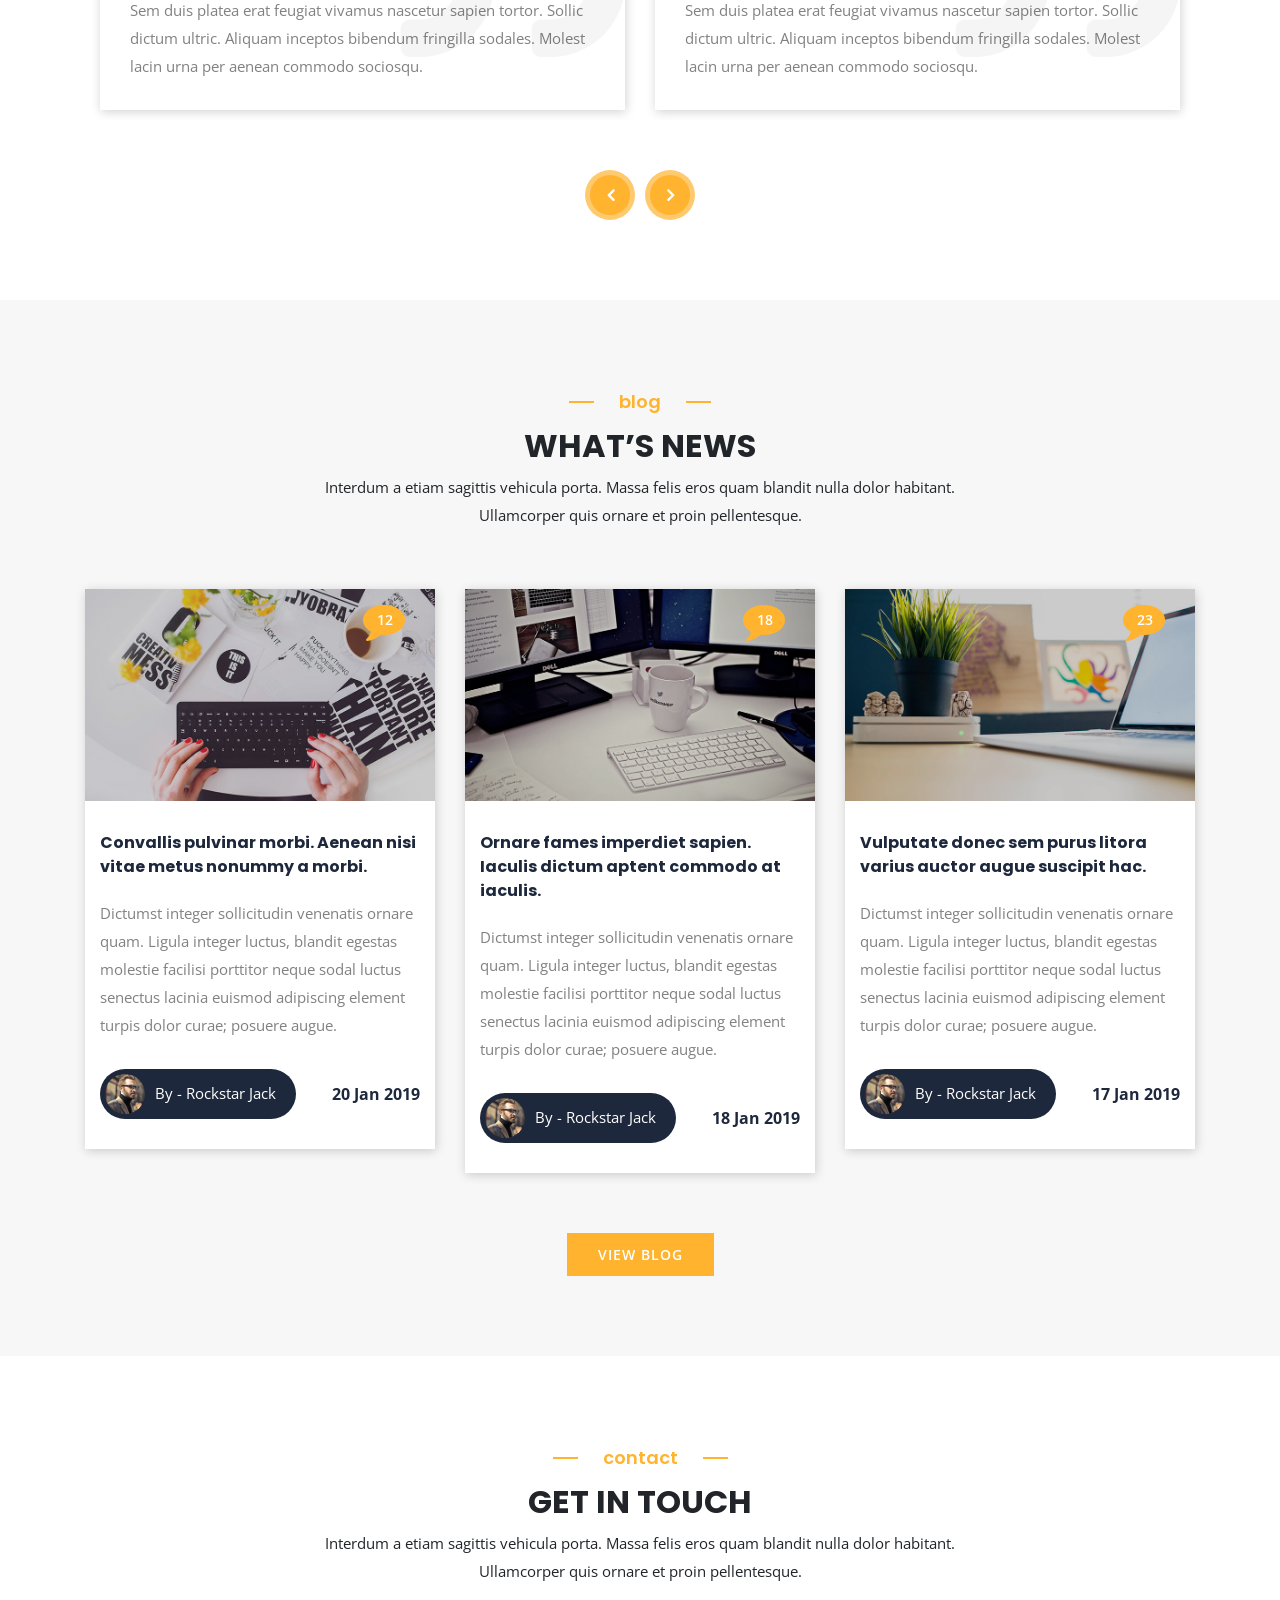
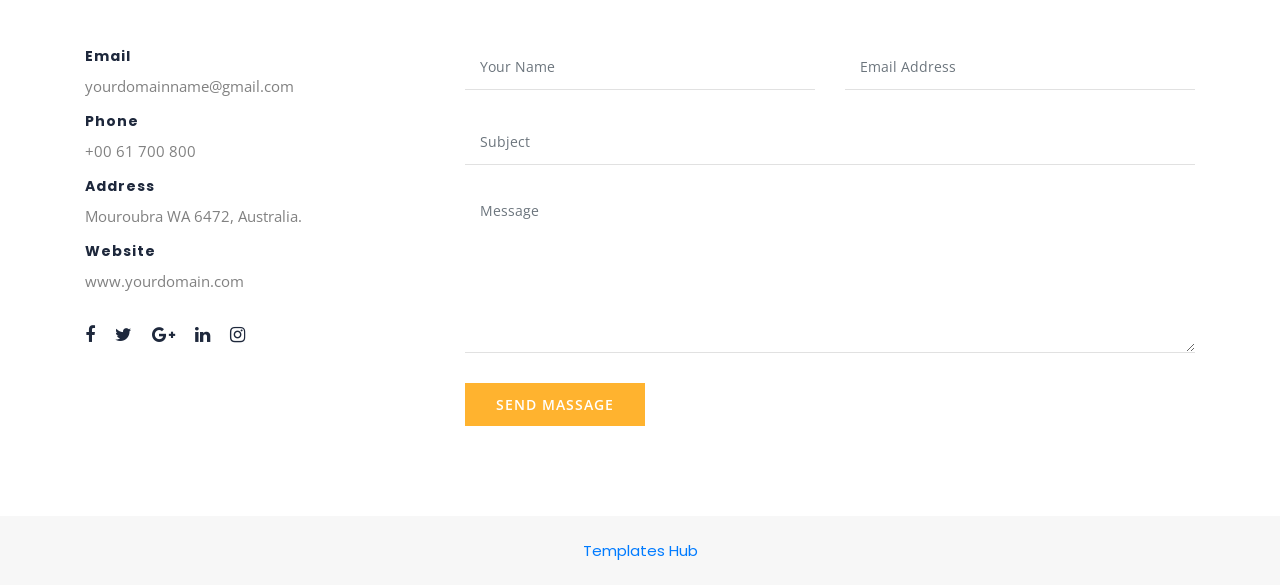
==== commit 57d1d778: "new stable site" ====
--- a/runaway-theme-personal-portfolio/index-5.html
+++ b/runaway-theme-personal-portfolio/index-5.html
@@ -26,7 +26,7 @@
 
       <!--	Title
     ==================================================-->
-	<title>Runaway - Personal Portfolio HTML Template</title>
+	<title>Maliha Sameen - Personal Portfolio</title>
 
 </head>
 
@@ -41,7 +41,7 @@
 	==================================================-->
 	<div class="preloader">
 		<div class="lds-css ng-scope">
-			<div class="lds-spinner" style="100%;height:100%">
+			<div class="lds-spinner" style="width:100%;height:100%">
 				<div></div>
 				<div></div>
 				<div></div>
@@ -164,27 +164,29 @@
 	
 	<!--	Start Main Banner 
 	==================================================-->
-	<section id="main_banner" class="banner_image background1 overlay_one">
+	<section id="main_banner" class="banner_image background1"> 
+		<div class="intro-overlay"></div> 	
 		<div class="container h-100">
-            <div class="row h-100 align-items-center">
-                <div class="col-md-12 col-lg-12 home-content text-left">
-                    <div class="mainbanner_content">
-                        <span class="pb_5 banner_title color_white">I Am Austin Jackson!</span>  
-                        <h1 class="cd-headline clip is-full-width text-uppercase">
-                            <span class="color_white">I am a</span>
-                            <span class="cd-words-wrapper color_default">
-                                <b class="is-visible">UI/UX Designer.</b>
-                                <b>Developer.</b>
-                                <b>Freelancer.</b>
-                            </span>
-                        </h1>
-                        <p class="color_white mb_30">Libero habitasse sollicitudin aliquet venenatis iaculis placerat amet ligula, eleifend nonummy enim in volutpat diam.</p>
-                        <a class="btn btn-default" href="#">Download CV</a>
-                    </div>
-                </div>          
-            </div>
-        </div>
-    </section>
+			<div class="row h-100 align-items-center">
+				<div class="col-md-12 col-lg-12 text-center">
+					<h1>Maliha Sameen</h1>
+					<p class="intro-position">
+						<span>Computer Scientist</span>
+						<span>Data Scientist</span> 
+					</p>
+					<!-- <a class="button stroke smoothscroll" href="#about" title="">More About Me</a> -->
+				</div>  
+			</div>   		 		
+		</div> <!-- /intro-content --> 
+ 
+		<ul class="intro-social">        
+		  <li><a href="#"><i class="fa fa-medium-m"></i></a></li>
+		  <li><a href="https://www.github.com/malihasameen"><i class="fa fa-github"></i></a></li>
+		  <li><a href="mailto:malihasameen58@gmail.com"><i class="fa fa-envelope"></i></a></li>
+		  <li><a href="https://www.linkedin.com/maliha-sameen"><i class="fa fa-linkedin"></i></a></li>
+	   </ul> <!-- /intro-social --> 
+
+	</section> <!-- /intro -->
 	<!--	End Main Banner 
 	==================================================-->
 	<!--	Start About
@@ -246,9 +248,188 @@
 	</section>
 	<!--	End About
 	===================================================-->
+	<!--	Start Resume
+	===================================================-->
+	<section id="resume" class="py_80 full_row bg_secondery">
+		<div class="container">
+			<div class="row">
+				<div class="col-md-12 col-lg-12">
+					<div class="section_title_1 text-center mx-auto pb_60 wow animated slideInUp">
+	                    <h2 class="title text-uppercase"><span class="line_double mx-auto color_default">resume</span>My Personal Resume</h2>
+	                </div>
+				</div>
+			</div>
+
+			<div class="row resume-timeline">
+
+				<div class="col-md-12 col-lg-12 resume-header">
+	
+					<h2>Work Experience</h2>
+	
+				</div> <!-- /resume-header -->
+	
+				<div class="col-md-12 col-lg-12">
+	
+					<div class="timeline-wrap">
+	
+						<div class="timeline-block">
+	
+							<div class="timeline-ico">
+								<i class="fa fa-graduation-cap"></i>
+							</div>
+	
+							<div class="timeline-header">
+								<h3>Data Engineer</h3>
+								<p>Feb 2021 - Present</p>
+							</div>
+	
+							<div class="timeline-content">
+								<h4>Bentley Systems</h4>
+								<p>No description yet..</p>
+							</div>
+	
+						</div> <!-- /timeline-block -->
+	
+						<div class="timeline-block">
+	
+							<div class="timeline-ico">
+								<i class="fa fa-graduation-cap"></i>
+							</div>
+	
+							<div class="timeline-header">
+								<h3>Python Developer</h3>
+								<p>Nov 2020 - Feb 2021</p>
+							</div>
+	
+							<div class="timeline-content">
+								<h4>Rapidev Pvt. Ltd.</h4>
+								<p>Worked on "OSINT - A Big Data Analytics Engine". 
+								Built an Instagram Crawler to scrape complete profile information, against a user, and places, users
+								and hashtags against a search query.</p>
+							</div>
+	
+						</div> <!-- /timeline-block -->
+	
+						<div class="timeline-block">
+	
+							<div class="timeline-ico">
+								<i class="fa fa-graduation-cap"></i>
+							</div>
+	
+							<div class="timeline-header">
+								<h3>Python Developer</h3>
+								<p>July 2020 - Nov 2020</p>
+							</div>
+	
+							<div class="timeline-content">
+								<h4>Ingenio EC</h4>
+								<p>Worked on "Escucha - A Social Listening Tool".
+								Built a scalable pipeline for Topic Modelling of (around billion) Tweets 
+								along with generating topic modelling visualization reports. 
+								Setup and scheduled web scraping scripts to scrape data from Twint, Tweepy, Google Trends, etc. 
+								Implemented backend API routes for Escucha website.
+								</p>
+							</div>
+	
+						</div> <!-- /timeline-block -->
+
+						<div class="timeline-block">
+	
+							<div class="timeline-ico">
+								<i class="fa fa-graduation-cap"></i>
+							</div>
+	
+							<div class="timeline-header">
+								<h3>Machine Learning Intern</h3>
+								<p>June 2019 - Aug 2019</p>
+							</div>
+	
+							<div class="timeline-content">
+								<h4>VisionX Technologies</h4>
+								<p>Worked on "Sender Receiver Address Area Localization" system for
+								PackageX receipts.
+								Built supervised pipeline for sender-receiver region localization system 
+								using deeplearning, with data labeling & preprocessing.
+								</p>
+							</div>
+	
+						</div> <!-- /timeline-block -->
+
+						<div class="timeline-block">
+	
+							<div class="timeline-ico">
+								<i class="fa fa-graduation-cap"></i>
+							</div>
+	
+							<div class="timeline-header">
+								<h3>Research Intern AI / ML</h3>
+								<p>June 2019 - Aug 2019</p>
+							</div>
+	
+							<div class="timeline-content">
+								<h4>TUKL NUST Research & Development Lab</h4>
+								<p>Worked on a DAAD funded project titled, "Water Body Segmentation
+								through remote sensing".
+								Built supervised pipeline for accurate water body extraction around
+								boundary and achieved dice score of 86% on Pakistani dataset of Tarbela Dam.
+								</p>
+							</div>
+	
+						</div> <!-- /timeline-block -->
+	
+					</div> <!-- /timeline-wrap -->   			
+	
+				</div> <!-- /col-twelve -->
+				
+			</div> <!-- /resume-timeline -->
+			
+			<div class="row resume-timeline">
+	
+				<div class="col-md-12 col-lg-12 resume-header">
+	
+					<h2>Education</h2>
+	
+				</div> <!-- /resume-header -->
+	
+				<div class="col-md-12 col-lg-12">
+	
+					<div class="timeline-wrap">
+	
+						<div class="timeline-block">
+	
+							<div class="timeline-ico">
+								<i class="fa fa-briefcase"></i>
+							</div>
+	
+							<div class="timeline-header">
+								<h3>Bachelors of Science in Computer Science</h3>
+								<p>Sep 2016 - July 2020</p>
+							</div>
+	
+							<div class="timeline-content">
+								<h4>NUST (National University of Science and Technology), Islamabad</h4>
+								<p><b>CGPA: </b>3.52</p>
+								<p><b>Relevant Coursework: </b>Object Oriented Programming, Database Systems,  
+								Datastructures & Algorithms, Operating Systems, Artificial Intelligence, Digital Image Processing, 
+								Computer Vision, Network Security
+								</p>
+							</div>
+	
+						</div> <!-- /timeline-block -->
+	
+	
+					</div> <!-- /timeline-wrap -->   			
+	
+				</div> <!-- /col-twelve -->
+				
+			</div> <!-- /resume-timeline -->
+		</div>
+	</section>
+	<!--	End Resume
+	===================================================-->
 	<!--	Start Skill
 	===================================================-->
-	<section id="skill" class="py_80 bg_secondery full_row">
+	<section id="skill" class="py_80 bg_white full_row">
 		<div class="container">
 			<div class="row">
 				<div class="col-md-12 col-lg-12">
@@ -318,7 +499,7 @@
 							<div class="col-md-4 col-lg-4">
 							    <div class="counter count wow text-center" data-wow-duration="300ms">
 							    	<span class="flaticon-man-working-on-a-laptop-from-side-view"></span>
-					            	<div class="counting_digit color_default mt_15"> <h2 class="count-num" data-speed="3000" data-stop="7">0</h2><span>+</span>
+					            	<div class="counting_digit color_default mt_15"> <h2 class="count-num" data-speed="3000" data-stop="4">0</h2><span>+</span>
 					            	</div>
 					            	<h3 class="color_white mt_15">Years of Experience</h3>
 					          	</div>
@@ -326,17 +507,17 @@
 							<div class="col-md-4 col-lg-4">
 							    <div class="counter count wow text-center" data-wow-duration="300ms">
 							    	<span class="flaticon-half-time-work"></span>
-					            	<div class="counting_digit color_default mt_15"> <h2 class="count-num" data-speed="3000" data-stop="145">0</h2><span>+</span>
+					            	<div class="counting_digit color_default mt_15"> <h2 class="count-num" data-speed="3000" data-stop="25">0</h2><span>+</span>
 					            	</div>
-					            	<h3 class="color_white mt_15">Porjects Done</h3>
+					            	<h3 class="color_white mt_15">Projects Done</h3>
 					          	</div>
 							</div>
 							<div class="col-md-4 col-lg-4">
 							    <div class="counter count wow text-center" data-wow-duration="300ms">
 							    	<span class="flaticon-happy"></span>
-					            	<div class="counting_digit color_default mt_15"><h2 class="count-num" data-speed="3000" data-stop="137">0</h2><span>+</span>
+					            	<div class="counting_digit color_default mt_15"><h2 class="count-num" data-speed="3000" data-stop="100">0</h2><span>+</span>
 					            	</div>
-					            	<h3 class="color_white mt_15">Happy Clients</h3>
+					            	<h3 class="color_white mt_15">Crazy Ideas</h3>
 					          	</div>
 							</div>
 						</div>
@@ -354,65 +535,67 @@
 			<div class="row">
 				<div class="col-md-12 col-lg-12">
 					<div class="section_title_1 text-center mx-auto pb_60 wow animated slideInUp">
-	                    <h2 class="title text-uppercase"><span class="line_double mx-auto color_default">services</span>What i do</h2>
+	                    <h2 class="title text-uppercase"><span class="line_double mx-auto color_default">services</span>What can i do for you</h2>
 	                    <span class="sub_title">Interdum a etiam sagittis vehicula porta. Massa felis eros quam blandit nulla dolor habitant. Ullamcorper quis ornare et proin pellentesque.</span>
 	                </div>
 				</div>
-				<div class="services_item1">
-					<div class="col-md-12 col-lg-12">
-						<div class="row">
-							<div class="col-md-6 col-lg-4">
-								<div class="service_two text-center pt_15 mb_30 wow animated slideInUp">
-					              <div class="srv_item_number color_lightgray"><strong>01.</strong></div>
-					              <h3 class="p_20 text-uppercase color_primary">Web Design</h3>
-					              <div class="srv_icon color_white"><span class="flaticon-website-design-symbol"></span></div>
-					              <p>Proin a ullamcorper et primis lobortis laoreet senectus. Vitae dignissim sollicitudin eleifend cursus tempus curabitur posuere nam arcu platea sodales.</p>
-								</div>
-							</div>
-							<div class="col-md-6 col-lg-4">
-								<div class="service_two text-center pt_15 mb_30 wow animated slideInUp">
-					              <div class="srv_item_number color_lightgray"><strong>02.</strong></div>
-					              <h3 class="p_20 text-uppercase color_primary">Web Development</h3>
-					              <div class="srv_icon color_white"><span class="flaticon-programming"></span></div>
-					              <p>Proin a ullamcorper et primis lobortis laoreet senectus. Vitae dignissim sollicitudin eleifend cursus tempus curabitur posuere nam arcu platea sodales.</p>
-								</div>
-							</div>
-							<div class="col-md-6 col-lg-4">
-								<div class="service_two text-center pt_15 mb_30 wow animated slideInUp">
-					              <div class="srv_item_number color_lightgray"><strong>03.</strong></div>
-					              <h3 class="p_20 text-uppercase color_primary">Wordpress</h3>
-					              <div class="srv_icon color_white"><span class="flaticon-wordpress-logo"></span></div>
-					              <p>Proin a ullamcorper et primis lobortis laoreet senectus. Vitae dignissim sollicitudin eleifend cursus tempus curabitur posuere nam arcu platea sodales.</p>
-								</div>
-							</div>
-							<div class="col-md-6 col-lg-4">
-								<div class="service_two text-center pt_15 mb_30 wow animated slideInUp">
-					              <div class="srv_item_number color_lightgray"><strong>04.</strong></div>
-					              <h3 class="p_20 text-uppercase color_primary">Graghic Design</h3>
-					              <div class="srv_icon color_white"><span class="flaticon-editor"></span></div>
-					              <p>Proin a ullamcorper et primis lobortis laoreet senectus. Vitae dignissim sollicitudin eleifend cursus tempus curabitur posuere nam arcu platea sodales.</p>
-								</div>
-							</div>
-							<div class="col-md-6 col-lg-4">
-								<div class="service_two text-center pt_15 mb_30 wow animated slideInUp">
-					              <div class="srv_item_number color_lightgray"><strong>05.</strong></div>
-					              <h3 class="p_20 text-uppercase color_primary">Branding</h3>
-					              <div class="srv_icon color_white"><span class="flaticon-internet"></span></div>
-					              <p>Proin a ullamcorper et primis lobortis laoreet senectus. Vitae dignissim sollicitudin eleifend cursus tempus curabitur posuere nam arcu platea sodales.</p>
-								</div>
-							</div>
-							<div class="col-md-6 col-lg-4">
-								<div class="service_two text-center pt_15 mb_30 wow animated slideInUp">
-					              <div class="srv_item_number color_lightgray"><strong>06.</strong></div>
-					              <h3 class="p_20 text-uppercase color_primary">Opencart</h3>
-					              <div class="srv_icon color_white"><span class="flaticon-shopping-cart"></span></div>
-					              <p>Proin a ullamcorper et primis lobortis laoreet senectus. Vitae dignissim sollicitudin eleifend cursus tempus curabitur posuere nam arcu platea sodales.</p>
-								</div>
-							</div>
-						</div>
-					</div>
-				</div>
-			</div>
+
+				<div class="col-md-12 col-lg-12">
+					<div class="row services-content">
+
+						<div class="services_item owl-carousel services-list">
+			 
+						   <div class="service">	
+			 
+							   <span class="icon"><i class="fa fa-search"></i></span>            
+			 
+							 <div class="service-content">	
+			 
+								  <h3>Python Programming</h3>
+			 
+								 <p class="desc">Sed ut perspiciatis unde omnis iste natus error sit voluptatem accusantium doloremque laudantium, totam rem aperiam, eaque ipsa quae ab illo inventore veritatis et quasi architecto beatae vitae dicta sunt explicabo. Nemo enim ipsam voluptatem quia voluptas sit aspernatur aut odit aut fugit.
+								  </p>
+								  
+							  </div> 	         	 
+			 
+							 </div> <!-- /service -->
+			 
+							 <div class="service">	
+			 
+								 <span class="icon"><i class="fa fa-database"></i></span>                          
+			 
+							 <div class="service-content">	
+			 
+								 <h3>Data Science</h3>  
+			 
+								 <p class="desc">Sed ut perspiciatis unde omnis iste natus error sit voluptatem accusantium doloremque laudantium, totam rem aperiam, eaque ipsa quae ab illo inventore veritatis et quasi architecto beatae vitae dicta sunt explicabo. Nemo enim ipsam voluptatem quia voluptas sit aspernatur aut odit aut fugit.
+								  </p>
+			 
+							 </div>	                          
+			 
+							</div> <!-- /service -->
+			 
+							<div class="service">
+			 
+								<span class="icon"><i class="fa fa-globe"></i></span>		            
+			 
+							 <div class="service-content">
+			 
+								 <h3>Web Scraping</h3>
+			 
+								 <p class="desc">Sed ut perspiciatis unde omnis iste natus error sit voluptatem accusantium doloremque laudantium, totam rem aperiam, eaque ipsa quae ab illo inventore veritatis et quasi architecto beatae vitae dicta sunt explicabo. Nemo enim ipsam voluptatem quia voluptas sit aspernatur aut odit aut fugit.
+									 </p> 
+			 
+							 </div> 	            	               
+			 
+							</div> <!-- /service -->
+			 
+					   </div> <!-- /services-list -->
+						
+					</div> <!-- /services-content -->
+				</div>
+			</div>
+
 		</div>
 	</section>
 	<!--	End Services
@@ -554,6 +737,264 @@
 	</section>
 	<!--	End Portfolio
 	===================================================-->
+	<!--	Start Testimonial
+	===================================================-->
+	<section id="testimonial" class="py_80 full_row bg_white">
+		<div class="container">
+			<div class="row">
+				<div class="col-md-12 col-lg-12">
+					<div class="section_title_1 text-center mx-auto pb_60 wow animated slideInUp">
+	                    <h2 class="title text-uppercase"><span class="line_double mx-auto color_default">testimonial</span>What Client Say’s</h2>
+	                    <span class="sub_title">Interdum a etiam sagittis vehicula porta. Massa felis eros quam blandit nulla dolor habitant. Ullamcorper quis ornare et proin pellentesque.</span>
+	                </div>
+				</div>
+				<div class="col-md-12 col-lg-12">
+    				<div class="testimonial_item owl-carousel wow animated slideInUp">
+    					<div class="member_feedback p_30 color_secondery">
+							<div class="client_img"><img src="images/testimonial/01.jpg" alt="image"></div>
+							<div class="star d-inline-block mt_30 color_default">
+								<ul>
+									<li><i class="fa fa-star" aria-hidden="true"></i></li>
+									<li><i class="fa fa-star" aria-hidden="true"></i></li>
+									<li><i class="fa fa-star" aria-hidden="true"></i></li>
+									<li><i class="fa fa-star" aria-hidden="true"></i></li>
+									<li><i class="fa fa-star" aria-hidden="true"></i></li>
+								</ul>
+							</div>
+							<h5 class="color_primary mb_15">Aisha Lexi</h5>
+							<p>Sem duis platea erat feugiat vivamus nascetur sapien tortor. Sollic dictum ultric. Aliquam inceptos bibendum fringilla sodales. Molest lacin urna per aenean commodo sociosqu.</p>
+						</div>
+						<div class="member_feedback p_30 color_secondery">
+							<div class="client_img"><img src="images/testimonial/02.jpg" alt="image"></div>
+							<div class="star d-inline-block mt_30 color_default">
+								<ul>
+									<li><i class="fa fa-star" aria-hidden="true"></i></li>
+									<li><i class="fa fa-star" aria-hidden="true"></i></li>
+									<li><i class="fa fa-star" aria-hidden="true"></i></li>
+									<li><i class="fa fa-star" aria-hidden="true"></i></li>
+									<li><i class="fa fa-star" aria-hidden="true"></i></li>
+								</ul>
+							</div>
+							<h5 class="color_primary mb_15">Kiara Paige</h5>
+							<p>Sem duis platea erat feugiat vivamus nascetur sapien tortor. Sollic dictum ultric. Aliquam inceptos bibendum fringilla sodales. Molest lacin urna per aenean commodo sociosqu.</p>
+						</div>
+						<div class="member_feedback p_30 color_secondery">
+							<div class="client_img"><img src="images/testimonial/03.jpg" alt="image"></div>
+							<div class="star d-inline-block mt_30 color_default">
+								<ul>
+									<li><i class="fa fa-star" aria-hidden="true"></i></li>
+									<li><i class="fa fa-star" aria-hidden="true"></i></li>
+									<li><i class="fa fa-star" aria-hidden="true"></i></li>
+									<li><i class="fa fa-star" aria-hidden="true"></i></li>
+									<li><i class="fa fa-star" aria-hidden="true"></i></li>
+								</ul>
+							</div>
+							<h5 class="color_primary mb_15">Lucas Noah</h5>
+							<p>Sem duis platea erat feugiat vivamus nascetur sapien tortor. Sollic dictum ultric. Aliquam inceptos bibendum fringilla sodales. Molest lacin urna per aenean commodo sociosqu.</p>
+						</div>
+						<div class="member_feedback p_30 color_secondery">
+							<div class="client_img"><img src="images/testimonial/04.jpg" alt="image"></div>
+							<div class="star d-inline-block mt_30 color_default">
+								<ul>
+									<li><i class="fa fa-star" aria-hidden="true"></i></li>
+									<li><i class="fa fa-star" aria-hidden="true"></i></li>
+									<li><i class="fa fa-star" aria-hidden="true"></i></li>
+									<li><i class="fa fa-star" aria-hidden="true"></i></li>
+									<li><i class="fa fa-star" aria-hidden="true"></i></li>
+								</ul>
+							</div>
+							<h5 class="color_primary mb_15">Grace Ruby</h5>
+							<p>Sem duis platea erat feugiat vivamus nascetur sapien tortor. Sollic dictum ultric. Aliquam inceptos bibendum fringilla sodales. Molest lacin urna per aenean commodo sociosqu.</p>
+						</div>
+    				</div>
+    			</div>
+			</div>
+		</div>
+	</section>
+	<!--	End Testimonial
+	===================================================-->
+	<!--	Start Blog
+	===================================================-->
+	<section id="blog" class="py_80 bg_secondery full_row">
+		<div class="container">
+			<div class="row">
+				<div class="col-md-12 col-lg-12">
+					<div class="section_title_1 text-center mx-auto pb_60 wow animated slideInUp">
+	                    <h2 class="title text-uppercase"><span class="line_double mx-auto color_default">blog</span>What’s News</h2>
+	                    <span class="sub_title">Interdum a etiam sagittis vehicula porta. Massa felis eros quam blandit nulla dolor habitant. Ullamcorper quis ornare et proin pellentesque.</span>
+	                </div>
+				</div>
+				<div class="col-md-12 col-lg-12">
+					<div class="blog_grid_1 wow animated slideInUp">
+						<div class="row">
+							<div class="col-md-12 col-lg-4">
+								<div class="blog_item">
+									<div class="comments">
+										<i class="fa fa-comment" aria-hidden="true"></i>
+										<span class="color_white">12</span>
+									</div>
+									<div class="blog_img overlay_one"><img src="images/blog/01.jpg" alt="image"></div>
+									<div class="blog_content bg_white color_secondery">
+										<div class="blog_title">
+											<a class="color_primary" href="blog-details.html"><h5>Convallis pulvinar morbi. Aenean nisi vitae metus nonummy a morbi.</h5></a>
+										</div>
+										<p class="mt_15 mb_30">Dictumst integer sollicitudin venenatis ornare quam. Ligula integer luctus, blandit egestas molestie facilisi porttitor neque sodal luctus senectus lacinia euismod adipiscing element turpis dolor curae; posuere augue.</p>
+										
+										<div class="admin">
+											<img src="images/about/02.jpg" alt="image">
+											<span class="color_white">By - Rockstar Jack</span>
+										</div>
+										<div class="date float-right color_primary">20 Jan 2019</div>
+									</div>
+								</div>
+							</div>
+							<div class="col-md-12 col-lg-4">
+								<div class="blog_item">
+									<div class="comments">
+										<i class="fa fa-comment" aria-hidden="true"></i>
+										<span class="color_white">18</span>
+									</div>
+									<div class="blog_img overlay_one"><img src="images/blog/02.jpg" alt="image"></div>
+									<div class="blog_content bg_white color_secondery">
+										<div class="blog_title">
+											<a class="color_primary" href="blog-details.html"><h5>Ornare fames imperdiet sapien. Iaculis dictum aptent commodo at iaculis.</h5></a>
+										</div>
+										<p class="mt_15 mb_30">Dictumst integer sollicitudin venenatis ornare quam. Ligula integer luctus, blandit egestas molestie facilisi porttitor neque sodal luctus senectus lacinia euismod adipiscing element turpis dolor curae; posuere augue.</p>
+										
+										<div class="admin">
+											<img src="images/about/02.jpg" alt="image">
+											<span class="color_white">By - Rockstar Jack</span>
+										</div>
+										<div class="date float-right color_primary">18 Jan 2019</div>
+									</div>
+								</div>
+							</div>
+							<div class="col-md-12 col-lg-4">
+								<div class="blog_item">
+									<div class="comments">
+										<i class="fa fa-comment" aria-hidden="true"></i>
+										<span class="color_white">23</span>
+									</div>
+									<div class="blog_img overlay_one"><img src="images/blog/03.jpg" alt="image"></div>
+									<div class="blog_content bg_white color_secondery">
+										<div class="blog_title">
+											<a class="color_primary" href="blog-details.html"><h5>Vulputate donec sem purus litora varius auctor augue suscipit hac.</h5></a>
+										</div>
+										<p class="mt_15 mb_30">Dictumst integer sollicitudin venenatis ornare quam. Ligula integer luctus, blandit egestas molestie facilisi porttitor neque sodal luctus senectus lacinia euismod adipiscing element turpis dolor curae; posuere augue.</p>
+										
+										<div class="admin">
+											<img src="images/about/02.jpg" alt="image">
+											<span class="color_white">By - Rockstar Jack</span>
+										</div>
+										<div class="date float-right color_primary">17 Jan 2019</div>
+									</div>
+								</div>
+							</div>
+						</div>
+						<div class="mx-auto text-center mt_60"><a class="btn btn-default" href="blog.html">View Blog</a></div>
+					</div>
+				</div>
+			</div>
+		</div>
+	</section>
+	<!--	End Blog
+	===================================================-->
+	<!--	Start Contact
+	===================================================-->
+	<section id="contact" class="py_80 full_row bg_white">
+		<div class="container">
+			<div class="row">
+				<div class="col-md-12 col-lg-12">
+					<div class="section_title_1 text-center mx-auto pb_60 wow animated slideInUp">
+	                    <h2 class="title text-uppercase"><span class="line_double mx-auto color_default">contact</span>Get In Touch</h2>
+	                    <span class="sub_title">Interdum a etiam sagittis vehicula porta. Massa felis eros quam blandit nulla dolor habitant. Ullamcorper quis ornare et proin pellentesque.</span>
+	                </div>
+				</div>
+				<div class="col-md-12 col-lg-12">
+					<div class="row">
+						<div class="col-md-4 col-lg-4">
+							<div class="contact_info wow animated fadeInLeft">
+		    					<ul>
+		    						<li>
+		    							<div class="contact_text">
+		    								<h6 class="font-weight-bold color_primary">Email</h6>
+		    								<span class="color_secondery">yourdomainname@gmail.com</span>
+		    							</div>
+		    						</li>
+		    						<li>
+		    							<div class="contact_text">
+		    								<h6 class="font-weight-bold color_primary">Phone</h6>
+		    								<span class="color_secondery">+00 61 700 800</span>
+		    							</div>
+		    						</li>
+		    						<li>
+		    							<div class="contact_text">
+		    								<h6 class="font-weight-bold color_primary">Address</h6>
+		    								<span class="color_secondery">Mouroubra WA 6472, Australia.</span>
+		    							</div>
+		    						</li>
+		    						<li>
+		    							<div class="contact_text">
+		    								<h6 class="font-weight-bold color_primary">Website</h6>
+		    								<span class="color_secondery">www.yourdomain.com</span>
+		    							</div>
+		    						</li>
+		    					</ul>
+		    				</div>
+		    				<div class="socal_media_2 mt_15 d-inline-block">
+					            <ul>
+					                <li><a href="#"><i class="fa fa-facebook" aria-hidden="true"></i></a></li>
+					                <li><a href="#"><i class="fa fa-twitter" aria-hidden="true"></i></a></li>
+					                <li><a href="#"><i class="fa fa-google-plus" aria-hidden="true"></i></a></li>
+					                <li><a href="#"><i class="fa fa-linkedin" aria-hidden="true"></i></a></li>
+					                <li><a href="#"><i class="fa fa-instagram" aria-hidden="true"></i></a></li>
+					            </ul>
+					        </div>
+						</div>
+						<div class="col-md-8 col-lg-8">
+							<form class="form contact_message wow animated fadeInRight" id="contact-form" action="#" method="post">
+								<div class="row">
+									<div class="col-md-6 col-lg-6">
+										<div class="form-group">
+											<input class="form-control" type="text" name="name" placeholder="Your Name" />
+										</div>
+									</div>
+									<div class="col-md-6 col-lg-6">
+										<div class="form-group">
+											<input class="form-control" type="email" name="email" placeholder="Email Address" />
+										</div>
+									</div>
+									<div class="col-md-12 col-lg-12">
+										<div class="form-group">
+										  <input class="form-control" type="text" name="subject" placeholder="Subject"/>
+										</div>
+									</div>
+									<div class="col-md-12 col-lg-12">
+										<div class="form-group">
+											<textarea class="form-control" name="message" rows="7" placeholder="Message"></textarea>
+										</div>							
+									</div>
+									<div class="col-md-12 col-lg-12">
+										<div class="form-group">
+											<input class="btn btn-default" id="send" value="Send Massage" type="submit"/>
+										</div>
+									</div>
+									<div class="col-md-12 col-lg-12">
+										<div class="error-handel">
+											<div id="success">Your email sent Successfully, Thank you.</div>
+											<div id="error"> Error occurred while sending email. Please try again later.</div>
+										</div>
+									</div>
+								</div>
+							</form>
+						</div>
+					</div>
+				</div>
+			</div>
+		</div>
+	</section>
+	<!--	End Contact
+	===================================================-->
 	<!--	Start Footer
 	===================================================-->
 	<footer class="p_20 color_primary bg_secondery text-center full_row">
--- a/runaway-theme-personal-portfolio/css/style.css
+++ b/runaway-theme-personal-portfolio/css/style.css
@@ -45,6 +45,7 @@
 29.   Template Default Animation Css
 30.   Color Settings
 31.   Responsive Media Queries Css
+32.   Resume
 /*===================================================================================
 	Typography links 
  	Import Google Fonts
@@ -54,6 +55,10 @@
 /*===================================================================================
 01.		Default Css
 =====================================================================================*/
+html {
+  font-size: 62.5%;
+}
+
 body{
 	font-family: 'Open Sans', sans-serif;
 	font-size: 15px;
@@ -377,6 +382,134 @@
     width: 50px;
     height: 2px;
 }
+
+#main_banner h1 {
+	color: #FFFFFF;
+	/* font-family: "poppins-medium", sans-serif; */
+	font-size: 8.4rem;
+	line-height: 1.071;
+	max-width: 900px;
+	margin-top: 0;
+	margin-bottom: .6rem;
+	margin-left: auto;
+	margin-right: auto;
+  letter-spacing: -.1rem;
+  font-weight: 600;
+	text-shadow: 0 0 20px rgba(0, 0, 0, 0.5);
+}
+
+.intro-overlay {
+	position: absolute;
+	top: 0;
+	left: 0;
+	width: 100%;
+	height: 100%;
+	background: #111111;
+	opacity: .75;
+}
+
+.intro-position {
+	font-family: "lora-regular", serif;
+	font-size: 1.7rem;
+	line-height: 2.4rem;
+	text-transform: uppercase;
+	letter-spacing: .2rem;
+	color: #FFFFFF;
+	text-shadow: 0 0 6px rgba(0, 0, 0, 0.2);
+}
+.intro-position span {
+	display: inline-block;
+}
+.intro-position span::after {
+	content: "|";
+	text-align: center;
+	display: inline-block;
+	padding: 0 8px 0 14px;
+	color: rgba(255, 255, 255, 0.3);
+}
+.intro-position span:first-child::before {
+	content: "|";
+	text-align: center;
+	display: inline-block;
+	padding: 0 14px 0 8px;
+	color: rgba(255, 255, 255, 0.3);
+}
+
+.intro-social {
+	display: block;
+	position: absolute;
+	width: 100%;
+	left: 0;
+	bottom: 7.2rem;
+	font-size: 3.3rem;
+	margin: 0;
+	padding: 0;
+  text-align: center;
+}
+.intro-social li {
+	display: inline-block;
+	margin: 0 20px;
+	padding: 0;
+}
+.intro-social li a, .intro-social li a:visited {
+	color: #FFFFFF;
+}
+.intro-social li a:hover, .intro-social li a:focus {
+	color: #ffb32f;
+}
+
+/**
+ * responsive:
+ * Intro
+ * --------------------------------------------------------------- 
+ */
+@media only screen and (max-width:1024px) {
+	#main_banner h1 {
+		font-size: 7.6rem;
+	}
+	.intro-social {
+		font-size: 3rem;
+	}
+	.intro-social li {
+		margin: 0 15px;
+	}
+}
+@media only screen and (max-width:768px) {
+	#main_banner h1 {
+		font-size: 5.2rem;
+	}
+	.intro-position {
+		font-size: 1.3rem;
+	}
+	.intro-social {
+		font-size: 2.5rem;
+	}
+	.intro-social li {
+		margin: 0 10px;
+	}
+}
+@media only screen and (max-width:600px) {
+	#main_banner h1 {
+		font-size: 4.6rem;
+		margin-bottom: .6rem;
+	}
+	
+	.intro-position {
+		font-size: 1.2rem;
+	}
+	.intro-position span {
+		padding: 0 .6rem;
+	}
+	.intro-position span::before, .intro-position span::after {
+		display: none !important;
+	}
+	.intro-social {
+		font-size: 2.4rem;
+	}
+}
+
+
+
 /*====================================================================
 07.   background Image
 ======================================================================*/
@@ -384,7 +517,7 @@
   background-color: transparent;
 }
 .background1{
-  background-image: url(../images/slider/03.jpg);
+  background-image: url(../images/bg-image/intro-bg.jpg);
 }
 .background2{
     background: url(../images/background/01.jpg) no-repeat center fixed;
@@ -803,6 +936,56 @@
   letter-spacing: 3px;
 
 }
+
+.services-content {
+	max-width: 1200px;
+}
+
+.services-list {
+	margin-top: 1.2rem;
+	text-align: center;
+}
+.services-list .service {
+	margin-bottom: 1.2rem;
+	padding: 0 30px;
+}
+.services-list .icon {
+	display: inline-block;
+	margin-bottom: 2.1rem;
+}
+.services-list .icon i {
+	font-size: 5.4rem;
+	color: #ffb32f;
+}
+.services-list h3 {
+	color: #000000;
+  text-transform: uppercase;
+}
+.services-list .desc {
+	color: #212529;
+}
+
+.owl-pagination {
+	text-align: center;
+	width: 100%;
+	margin: .6rem 0 0;
+}
+.owl-theme .owl-controls .owl-page {
+	display: inline-block;
+}
+.owl-theme .owl-controls .owl-page span {
+	display: block;
+	width: 1.2rem;
+	height: 1.2rem;
+	margin: 1.2rem .8rem 0 .8rem;
+	border-radius: 50%;
+	display: inline-block;
+	background: #FFFFFF;
+}
+.owl-theme .owl-controls .owl-page.active span {
+	background: #ffb32f;
+}
+
 /*==================================================================================
 15.   Services One
 ====================================================================================*/
@@ -2736,4 +2919,177 @@
   .hover_overlay .border strong {
       font-size: 15px;
   }
+}
+
+/*===================================================================================
+32.		Resume
+=====================================================================================*/
+#resume {
+	padding-top: 12rem;
+	padding-bottom: 12rem;
+}
+
+#resume .resume-header {
+	text-align: center;
+}
+#resume .resume-header h2 {
+	color: #ffb32f;
+  font-size: 2.4rem;
+  line-height: 1.25;
+  font-weight: 600;
+}
+
+/* #resume .resume-timeline {
+	max-width: 980px;
+} */
+#resume .timeline-wrap {
+	position: relative;
+	margin-top: 1.5rem;
+	margin-bottom: 6rem;
+}
+#resume .timeline-wrap::before {
+	content: "";
+	display: block;
+	width: 1px;
+	height: 100%;
+	background: rgba(0, 0, 0, 0.1);
+	position: absolute;
+	left: 35%;
+	top: 0;
+}
+#resume .timeline-block {
+	position: relative;
+	padding-top: 1.5rem;
+}
+#resume .timeline-ico {
+	height: 4.8rem;
+	width: 4.8rem;
+	line-height: 4.8rem;
+	background: #313131;
+	border-radius: 50%;
+	text-align: center;
+	color: #FFFFFF;
+	position: absolute;
+	left: 35%;
+	top: .9rem;
+	margin-left: -2.4rem;
+}
+#resume .timeline-ico i {
+	position: relative;
+	left: .05rem;
+	top: .2rem;
+}
+
+#resume .timeline-header {
+	float: left;
+	width: 35%;
+	padding-right: 90px;
+	text-align: right;
+}
+#resume .timeline-header h3 {
+	margin-bottom: 0;
+  font-size: 2rem;
+  line-height: 1.5;
+  font-weight: 600;
+}
+#resume .timeline-header p {
+	font-family: "poppins-regular", sans-serif;
+	font-size: 1.6rem;
+	color: #888888;
+}
+#resume .timeline-content {
+	margin-left: 35%;
+	padding-left: 60px;
+}
+#resume .timeline-content h4 {
+	position: relative;
+	padding-bottom: 1.8rem;
+  font-weight: 600;
+}
+#resume .timeline-content h4::after {
+	content: "";
+	display: block;
+	height: 3px;
+	width: 50px;
+	background: rgba(0, 0, 0, 0.2);
+	position: absolute;
+	left: 0;
+	bottom: 0;
+}
+
+/**
+ * responsive:
+ * resume
+ * ------------------------------------------------------------------- 
+ */
+@media only screen and (max-width:1024px) {
+	#resume .timeline-header {
+		padding-right: 50px;
+	}
+	#resume .timeline-header h3 {
+		font-size: 1.8rem;
+    font-weight:600;
+	}
+	#resume .timeline-header p {
+		font-size: 1.4rem;
+	}
+	#resume .timeline-content {
+		padding-left: 50px;
+	}
+}
+@media only screen and (max-width:768px) {
+	#resume .timeline-wrap::before {
+		left: 2.4rem;
+	}
+	#resume .timeline-ico {
+		left: 2.4rem;
+	}
+	#resume .timeline-header {
+		float: none;
+		width: auto;
+		padding-right: 15px;
+		text-align: left;
+	}
+	#resume .timeline-header h3 {
+		font-size: 2rem;
+	}
+	#resume .timeline-header p {
+		font-size: 1.5rem;
+		margin-bottom: 1.5rem;
+	}
+	#resume .timeline-content {
+		margin: 0;
+	}
+	#resume .timeline-content h4 {
+		padding-bottom: 0;
+		padding-top: 2.1rem;
+		margin-bottom: .6rem;
+		font-size: 1.7rem;
+	}
+	#resume .timeline-content h4::after {
+		bottom: auto;
+		top: 0;
+	}
+	#resume .timeline-header, #resume .timeline-content {
+		padding-left: 7rem;
+	}
+}
+@media only screen and (max-width:480px) {
+	#resume .resume-header h2 {
+		font-size: 2.2rem;
+	}
+	#resume .timeline-wrap::before {
+		left: 1.8rem;
+	}
+	#resume .timeline-ico {
+		height: 3.6rem;
+		width: 3.6rem;
+		line-height: 3.6rem;
+		left: 1.8rem;
+		margin-left: -1.8rem;
+		font-size: 1.5rem;
+	}
+	#resume .timeline-header, #resume .timeline-content {
+		padding-left: 5.5rem;
+	}
 }
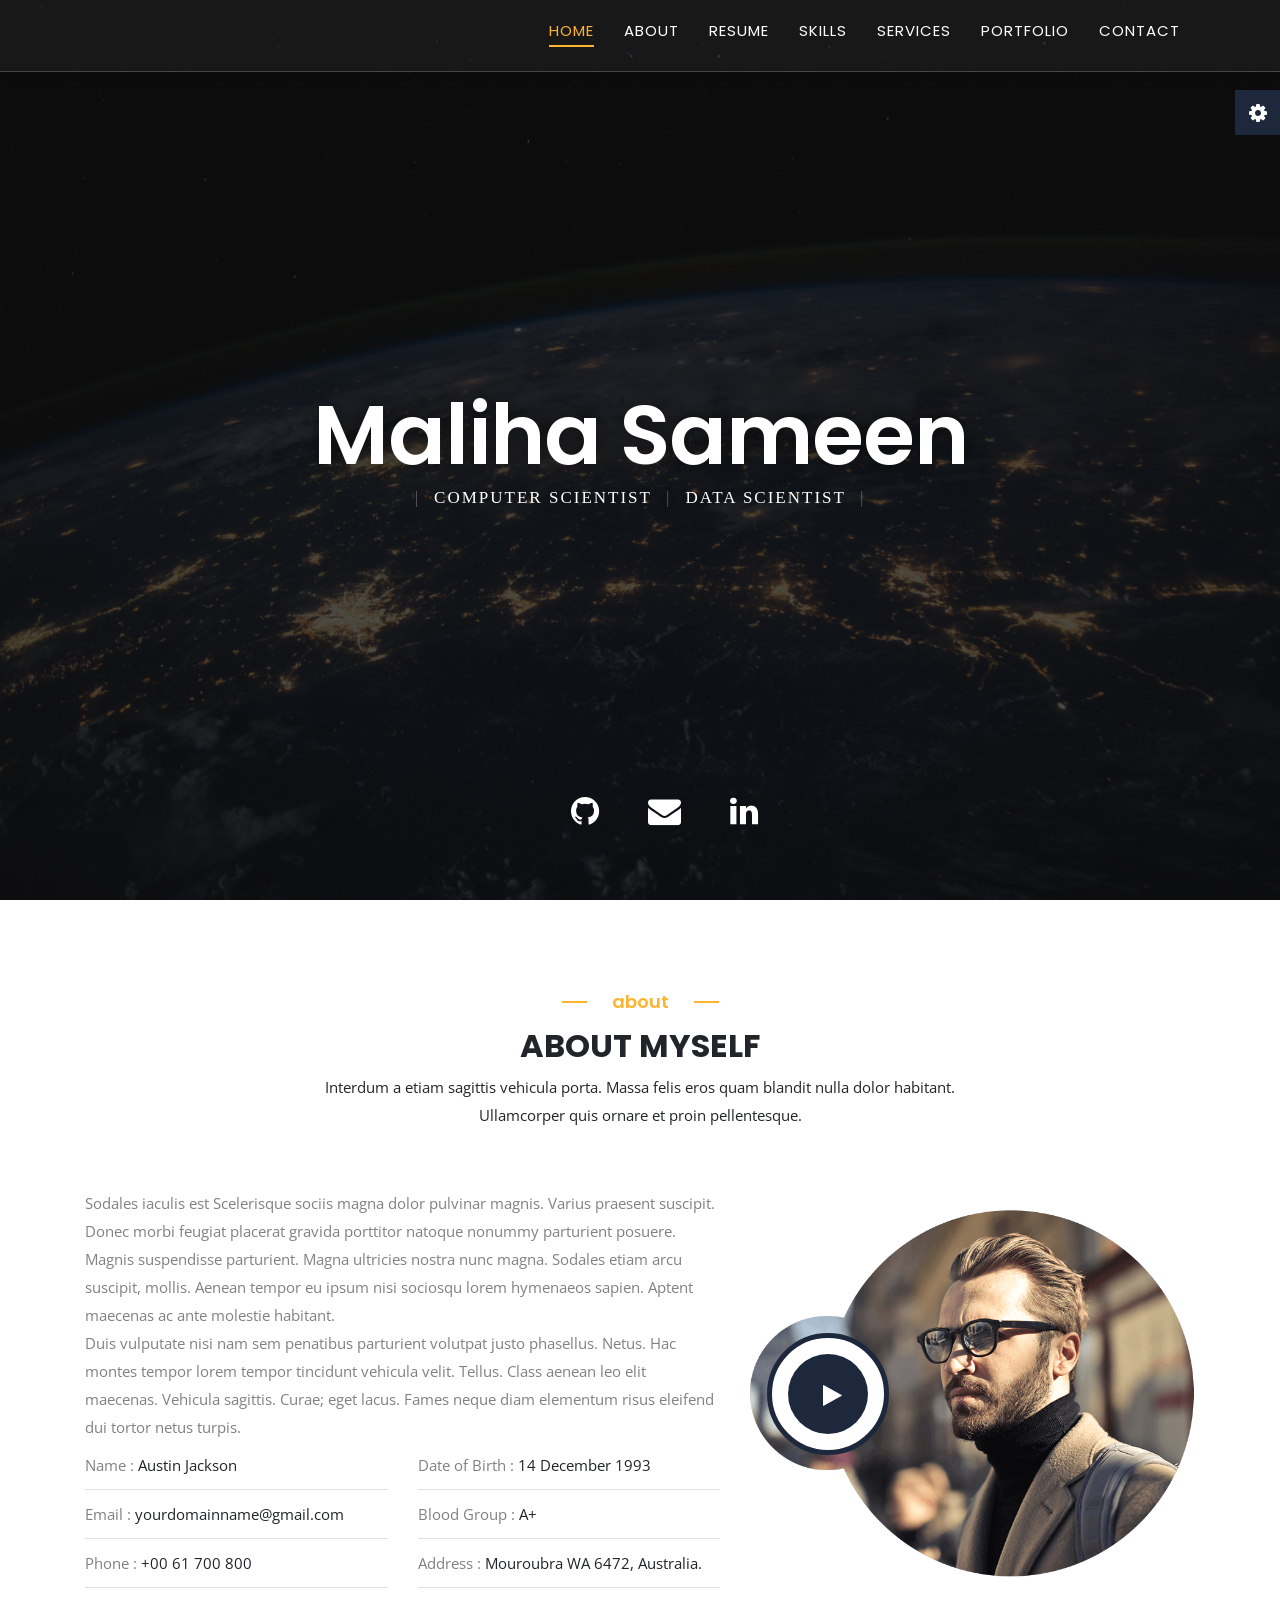
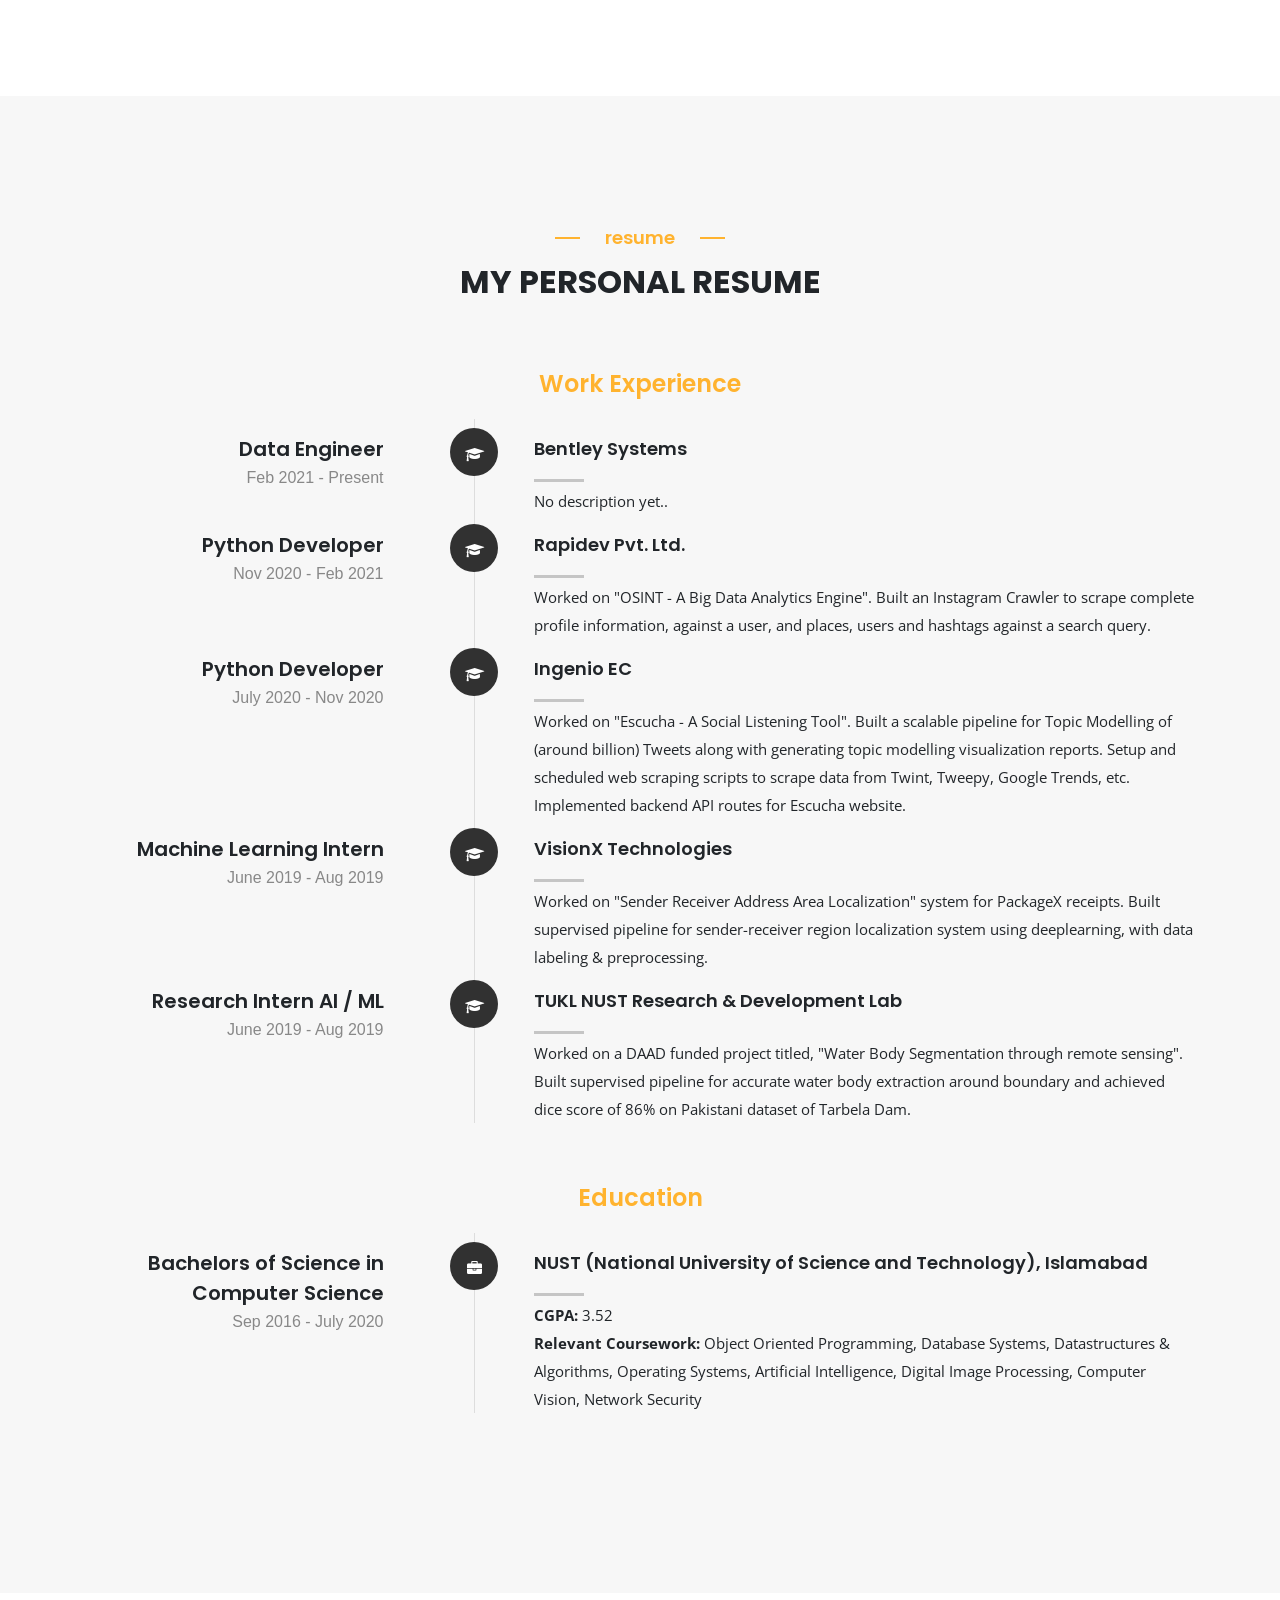
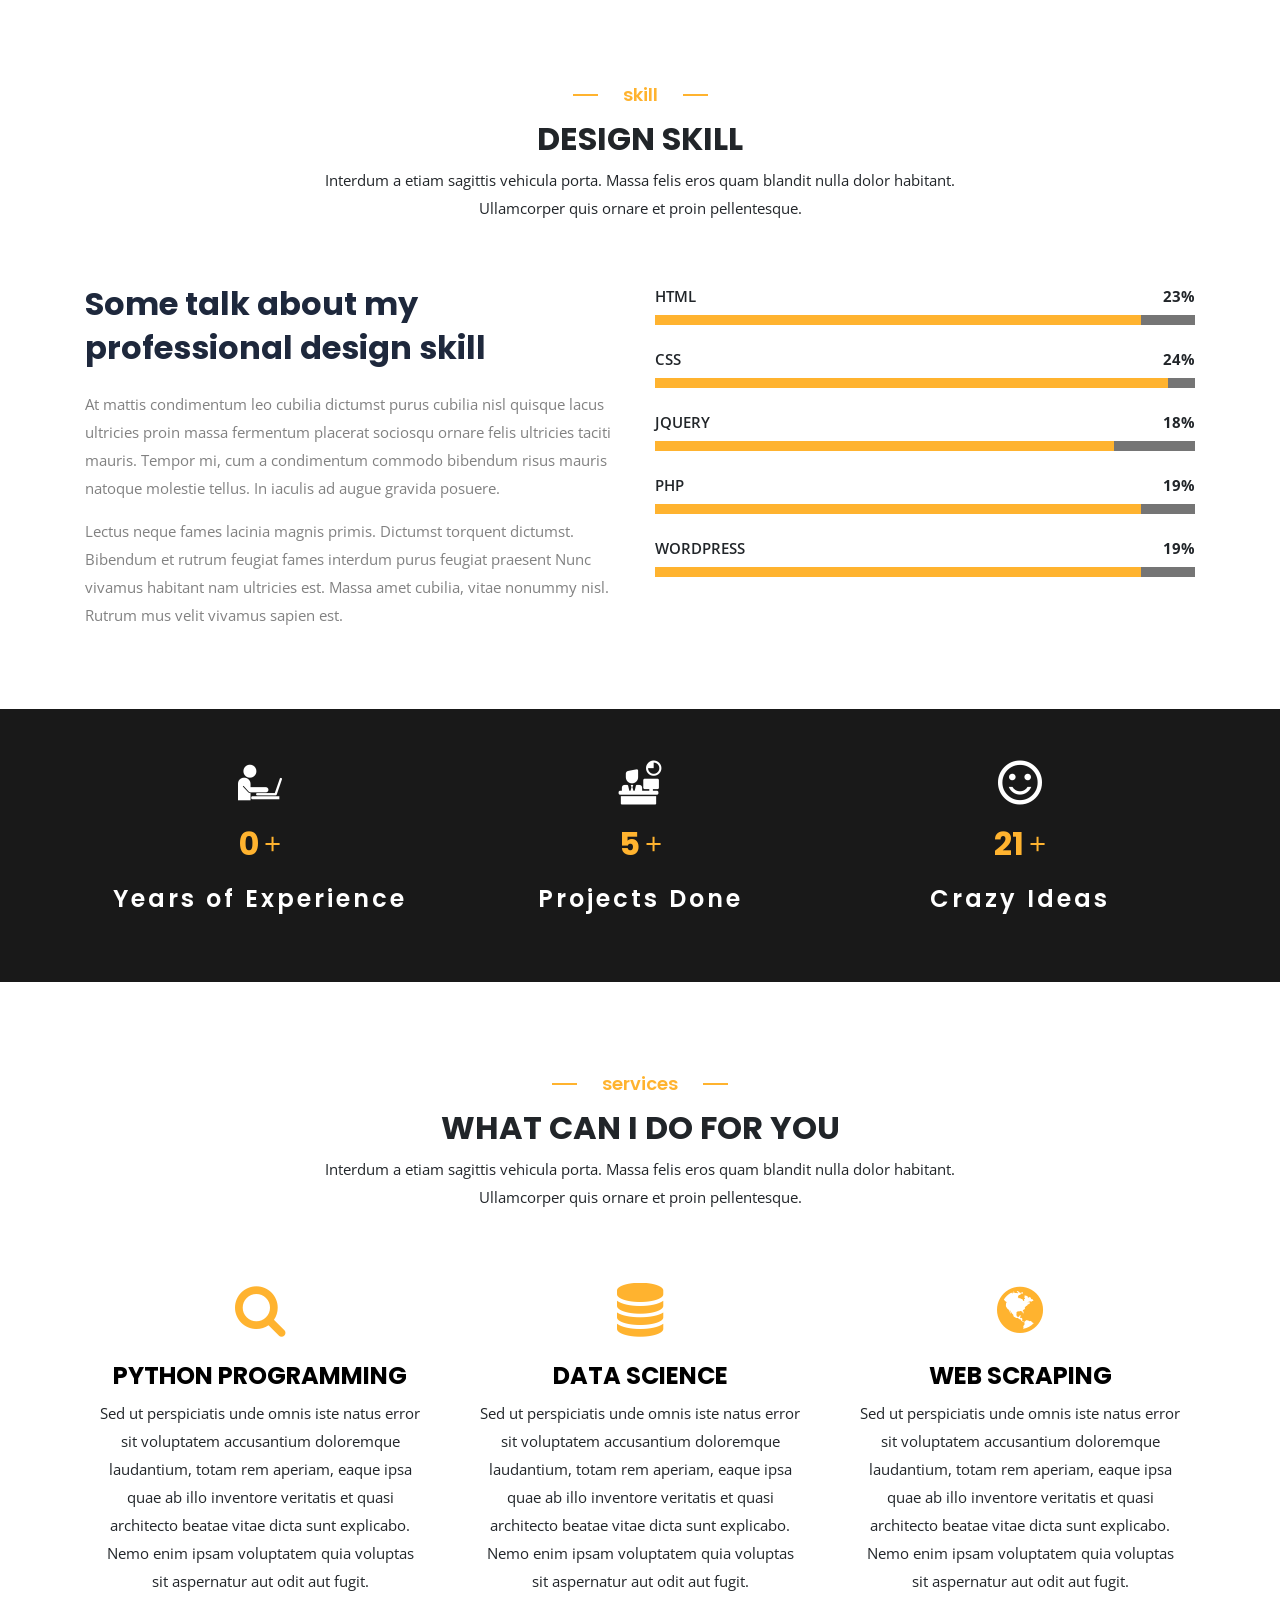
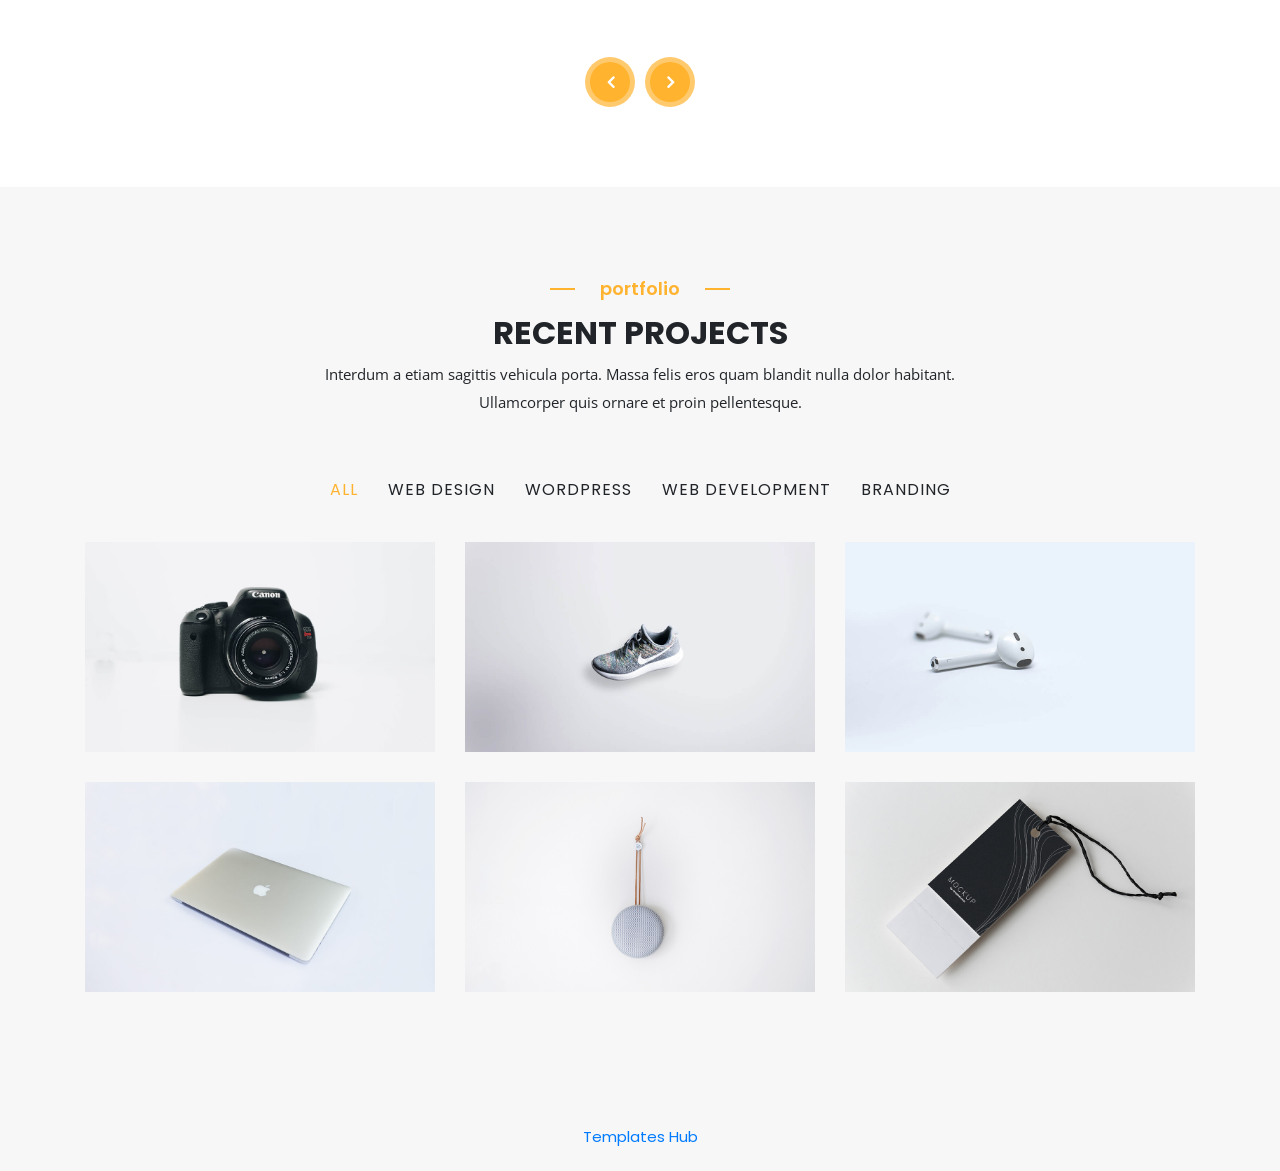
==== commit dbc891fa: "removed testimonial and blog section" ====
--- a/runaway-theme-personal-portfolio/index-5.html
+++ b/runaway-theme-personal-portfolio/index-5.html
@@ -737,264 +737,6 @@
 	</section>
 	<!--	End Portfolio
 	===================================================-->
-	<!--	Start Testimonial
-	===================================================-->
-	<section id="testimonial" class="py_80 full_row bg_white">
-		<div class="container">
-			<div class="row">
-				<div class="col-md-12 col-lg-12">
-					<div class="section_title_1 text-center mx-auto pb_60 wow animated slideInUp">
-	                    <h2 class="title text-uppercase"><span class="line_double mx-auto color_default">testimonial</span>What Client Say’s</h2>
-	                    <span class="sub_title">Interdum a etiam sagittis vehicula porta. Massa felis eros quam blandit nulla dolor habitant. Ullamcorper quis ornare et proin pellentesque.</span>
-	                </div>
-				</div>
-				<div class="col-md-12 col-lg-12">
-    				<div class="testimonial_item owl-carousel wow animated slideInUp">
-    					<div class="member_feedback p_30 color_secondery">
-							<div class="client_img"><img src="images/testimonial/01.jpg" alt="image"></div>
-							<div class="star d-inline-block mt_30 color_default">
-								<ul>
-									<li><i class="fa fa-star" aria-hidden="true"></i></li>
-									<li><i class="fa fa-star" aria-hidden="true"></i></li>
-									<li><i class="fa fa-star" aria-hidden="true"></i></li>
-									<li><i class="fa fa-star" aria-hidden="true"></i></li>
-									<li><i class="fa fa-star" aria-hidden="true"></i></li>
-								</ul>
-							</div>
-							<h5 class="color_primary mb_15">Aisha Lexi</h5>
-							<p>Sem duis platea erat feugiat vivamus nascetur sapien tortor. Sollic dictum ultric. Aliquam inceptos bibendum fringilla sodales. Molest lacin urna per aenean commodo sociosqu.</p>
-						</div>
-						<div class="member_feedback p_30 color_secondery">
-							<div class="client_img"><img src="images/testimonial/02.jpg" alt="image"></div>
-							<div class="star d-inline-block mt_30 color_default">
-								<ul>
-									<li><i class="fa fa-star" aria-hidden="true"></i></li>
-									<li><i class="fa fa-star" aria-hidden="true"></i></li>
-									<li><i class="fa fa-star" aria-hidden="true"></i></li>
-									<li><i class="fa fa-star" aria-hidden="true"></i></li>
-									<li><i class="fa fa-star" aria-hidden="true"></i></li>
-								</ul>
-							</div>
-							<h5 class="color_primary mb_15">Kiara Paige</h5>
-							<p>Sem duis platea erat feugiat vivamus nascetur sapien tortor. Sollic dictum ultric. Aliquam inceptos bibendum fringilla sodales. Molest lacin urna per aenean commodo sociosqu.</p>
-						</div>
-						<div class="member_feedback p_30 color_secondery">
-							<div class="client_img"><img src="images/testimonial/03.jpg" alt="image"></div>
-							<div class="star d-inline-block mt_30 color_default">
-								<ul>
-									<li><i class="fa fa-star" aria-hidden="true"></i></li>
-									<li><i class="fa fa-star" aria-hidden="true"></i></li>
-									<li><i class="fa fa-star" aria-hidden="true"></i></li>
-									<li><i class="fa fa-star" aria-hidden="true"></i></li>
-									<li><i class="fa fa-star" aria-hidden="true"></i></li>
-								</ul>
-							</div>
-							<h5 class="color_primary mb_15">Lucas Noah</h5>
-							<p>Sem duis platea erat feugiat vivamus nascetur sapien tortor. Sollic dictum ultric. Aliquam inceptos bibendum fringilla sodales. Molest lacin urna per aenean commodo sociosqu.</p>
-						</div>
-						<div class="member_feedback p_30 color_secondery">
-							<div class="client_img"><img src="images/testimonial/04.jpg" alt="image"></div>
-							<div class="star d-inline-block mt_30 color_default">
-								<ul>
-									<li><i class="fa fa-star" aria-hidden="true"></i></li>
-									<li><i class="fa fa-star" aria-hidden="true"></i></li>
-									<li><i class="fa fa-star" aria-hidden="true"></i></li>
-									<li><i class="fa fa-star" aria-hidden="true"></i></li>
-									<li><i class="fa fa-star" aria-hidden="true"></i></li>
-								</ul>
-							</div>
-							<h5 class="color_primary mb_15">Grace Ruby</h5>
-							<p>Sem duis platea erat feugiat vivamus nascetur sapien tortor. Sollic dictum ultric. Aliquam inceptos bibendum fringilla sodales. Molest lacin urna per aenean commodo sociosqu.</p>
-						</div>
-    				</div>
-    			</div>
-			</div>
-		</div>
-	</section>
-	<!--	End Testimonial
-	===================================================-->
-	<!--	Start Blog
-	===================================================-->
-	<section id="blog" class="py_80 bg_secondery full_row">
-		<div class="container">
-			<div class="row">
-				<div class="col-md-12 col-lg-12">
-					<div class="section_title_1 text-center mx-auto pb_60 wow animated slideInUp">
-	                    <h2 class="title text-uppercase"><span class="line_double mx-auto color_default">blog</span>What’s News</h2>
-	                    <span class="sub_title">Interdum a etiam sagittis vehicula porta. Massa felis eros quam blandit nulla dolor habitant. Ullamcorper quis ornare et proin pellentesque.</span>
-	                </div>
-				</div>
-				<div class="col-md-12 col-lg-12">
-					<div class="blog_grid_1 wow animated slideInUp">
-						<div class="row">
-							<div class="col-md-12 col-lg-4">
-								<div class="blog_item">
-									<div class="comments">
-										<i class="fa fa-comment" aria-hidden="true"></i>
-										<span class="color_white">12</span>
-									</div>
-									<div class="blog_img overlay_one"><img src="images/blog/01.jpg" alt="image"></div>
-									<div class="blog_content bg_white color_secondery">
-										<div class="blog_title">
-											<a class="color_primary" href="blog-details.html"><h5>Convallis pulvinar morbi. Aenean nisi vitae metus nonummy a morbi.</h5></a>
-										</div>
-										<p class="mt_15 mb_30">Dictumst integer sollicitudin venenatis ornare quam. Ligula integer luctus, blandit egestas molestie facilisi porttitor neque sodal luctus senectus lacinia euismod adipiscing element turpis dolor curae; posuere augue.</p>
-										
-										<div class="admin">
-											<img src="images/about/02.jpg" alt="image">
-											<span class="color_white">By - Rockstar Jack</span>
-										</div>
-										<div class="date float-right color_primary">20 Jan 2019</div>
-									</div>
-								</div>
-							</div>
-							<div class="col-md-12 col-lg-4">
-								<div class="blog_item">
-									<div class="comments">
-										<i class="fa fa-comment" aria-hidden="true"></i>
-										<span class="color_white">18</span>
-									</div>
-									<div class="blog_img overlay_one"><img src="images/blog/02.jpg" alt="image"></div>
-									<div class="blog_content bg_white color_secondery">
-										<div class="blog_title">
-											<a class="color_primary" href="blog-details.html"><h5>Ornare fames imperdiet sapien. Iaculis dictum aptent commodo at iaculis.</h5></a>
-										</div>
-										<p class="mt_15 mb_30">Dictumst integer sollicitudin venenatis ornare quam. Ligula integer luctus, blandit egestas molestie facilisi porttitor neque sodal luctus senectus lacinia euismod adipiscing element turpis dolor curae; posuere augue.</p>
-										
-										<div class="admin">
-											<img src="images/about/02.jpg" alt="image">
-											<span class="color_white">By - Rockstar Jack</span>
-										</div>
-										<div class="date float-right color_primary">18 Jan 2019</div>
-									</div>
-								</div>
-							</div>
-							<div class="col-md-12 col-lg-4">
-								<div class="blog_item">
-									<div class="comments">
-										<i class="fa fa-comment" aria-hidden="true"></i>
-										<span class="color_white">23</span>
-									</div>
-									<div class="blog_img overlay_one"><img src="images/blog/03.jpg" alt="image"></div>
-									<div class="blog_content bg_white color_secondery">
-										<div class="blog_title">
-											<a class="color_primary" href="blog-details.html"><h5>Vulputate donec sem purus litora varius auctor augue suscipit hac.</h5></a>
-										</div>
-										<p class="mt_15 mb_30">Dictumst integer sollicitudin venenatis ornare quam. Ligula integer luctus, blandit egestas molestie facilisi porttitor neque sodal luctus senectus lacinia euismod adipiscing element turpis dolor curae; posuere augue.</p>
-										
-										<div class="admin">
-											<img src="images/about/02.jpg" alt="image">
-											<span class="color_white">By - Rockstar Jack</span>
-										</div>
-										<div class="date float-right color_primary">17 Jan 2019</div>
-									</div>
-								</div>
-							</div>
-						</div>
-						<div class="mx-auto text-center mt_60"><a class="btn btn-default" href="blog.html">View Blog</a></div>
-					</div>
-				</div>
-			</div>
-		</div>
-	</section>
-	<!--	End Blog
-	===================================================-->
-	<!--	Start Contact
-	===================================================-->
-	<section id="contact" class="py_80 full_row bg_white">
-		<div class="container">
-			<div class="row">
-				<div class="col-md-12 col-lg-12">
-					<div class="section_title_1 text-center mx-auto pb_60 wow animated slideInUp">
-	                    <h2 class="title text-uppercase"><span class="line_double mx-auto color_default">contact</span>Get In Touch</h2>
-	                    <span class="sub_title">Interdum a etiam sagittis vehicula porta. Massa felis eros quam blandit nulla dolor habitant. Ullamcorper quis ornare et proin pellentesque.</span>
-	                </div>
-				</div>
-				<div class="col-md-12 col-lg-12">
-					<div class="row">
-						<div class="col-md-4 col-lg-4">
-							<div class="contact_info wow animated fadeInLeft">
-		    					<ul>
-		    						<li>
-		    							<div class="contact_text">
-		    								<h6 class="font-weight-bold color_primary">Email</h6>
-		    								<span class="color_secondery">yourdomainname@gmail.com</span>
-		    							</div>
-		    						</li>
-		    						<li>
-		    							<div class="contact_text">
-		    								<h6 class="font-weight-bold color_primary">Phone</h6>
-		    								<span class="color_secondery">+00 61 700 800</span>
-		    							</div>
-		    						</li>
-		    						<li>
-		    							<div class="contact_text">
-		    								<h6 class="font-weight-bold color_primary">Address</h6>
-		    								<span class="color_secondery">Mouroubra WA 6472, Australia.</span>
-		    							</div>
-		    						</li>
-		    						<li>
-		    							<div class="contact_text">
-		    								<h6 class="font-weight-bold color_primary">Website</h6>
-		    								<span class="color_secondery">www.yourdomain.com</span>
-		    							</div>
-		    						</li>
-		    					</ul>
-		    				</div>
-		    				<div class="socal_media_2 mt_15 d-inline-block">
-					            <ul>
-					                <li><a href="#"><i class="fa fa-facebook" aria-hidden="true"></i></a></li>
-					                <li><a href="#"><i class="fa fa-twitter" aria-hidden="true"></i></a></li>
-					                <li><a href="#"><i class="fa fa-google-plus" aria-hidden="true"></i></a></li>
-					                <li><a href="#"><i class="fa fa-linkedin" aria-hidden="true"></i></a></li>
-					                <li><a href="#"><i class="fa fa-instagram" aria-hidden="true"></i></a></li>
-					            </ul>
-					        </div>
-						</div>
-						<div class="col-md-8 col-lg-8">
-							<form class="form contact_message wow animated fadeInRight" id="contact-form" action="#" method="post">
-								<div class="row">
-									<div class="col-md-6 col-lg-6">
-										<div class="form-group">
-											<input class="form-control" type="text" name="name" placeholder="Your Name" />
-										</div>
-									</div>
-									<div class="col-md-6 col-lg-6">
-										<div class="form-group">
-											<input class="form-control" type="email" name="email" placeholder="Email Address" />
-										</div>
-									</div>
-									<div class="col-md-12 col-lg-12">
-										<div class="form-group">
-										  <input class="form-control" type="text" name="subject" placeholder="Subject"/>
-										</div>
-									</div>
-									<div class="col-md-12 col-lg-12">
-										<div class="form-group">
-											<textarea class="form-control" name="message" rows="7" placeholder="Message"></textarea>
-										</div>							
-									</div>
-									<div class="col-md-12 col-lg-12">
-										<div class="form-group">
-											<input class="btn btn-default" id="send" value="Send Massage" type="submit"/>
-										</div>
-									</div>
-									<div class="col-md-12 col-lg-12">
-										<div class="error-handel">
-											<div id="success">Your email sent Successfully, Thank you.</div>
-											<div id="error"> Error occurred while sending email. Please try again later.</div>
-										</div>
-									</div>
-								</div>
-							</form>
-						</div>
-					</div>
-				</div>
-			</div>
-		</div>
-	</section>
-	<!--	End Contact
-	===================================================-->
 	<!--	Start Footer
 	===================================================-->
 	<footer class="p_20 color_primary bg_secondery text-center full_row">
